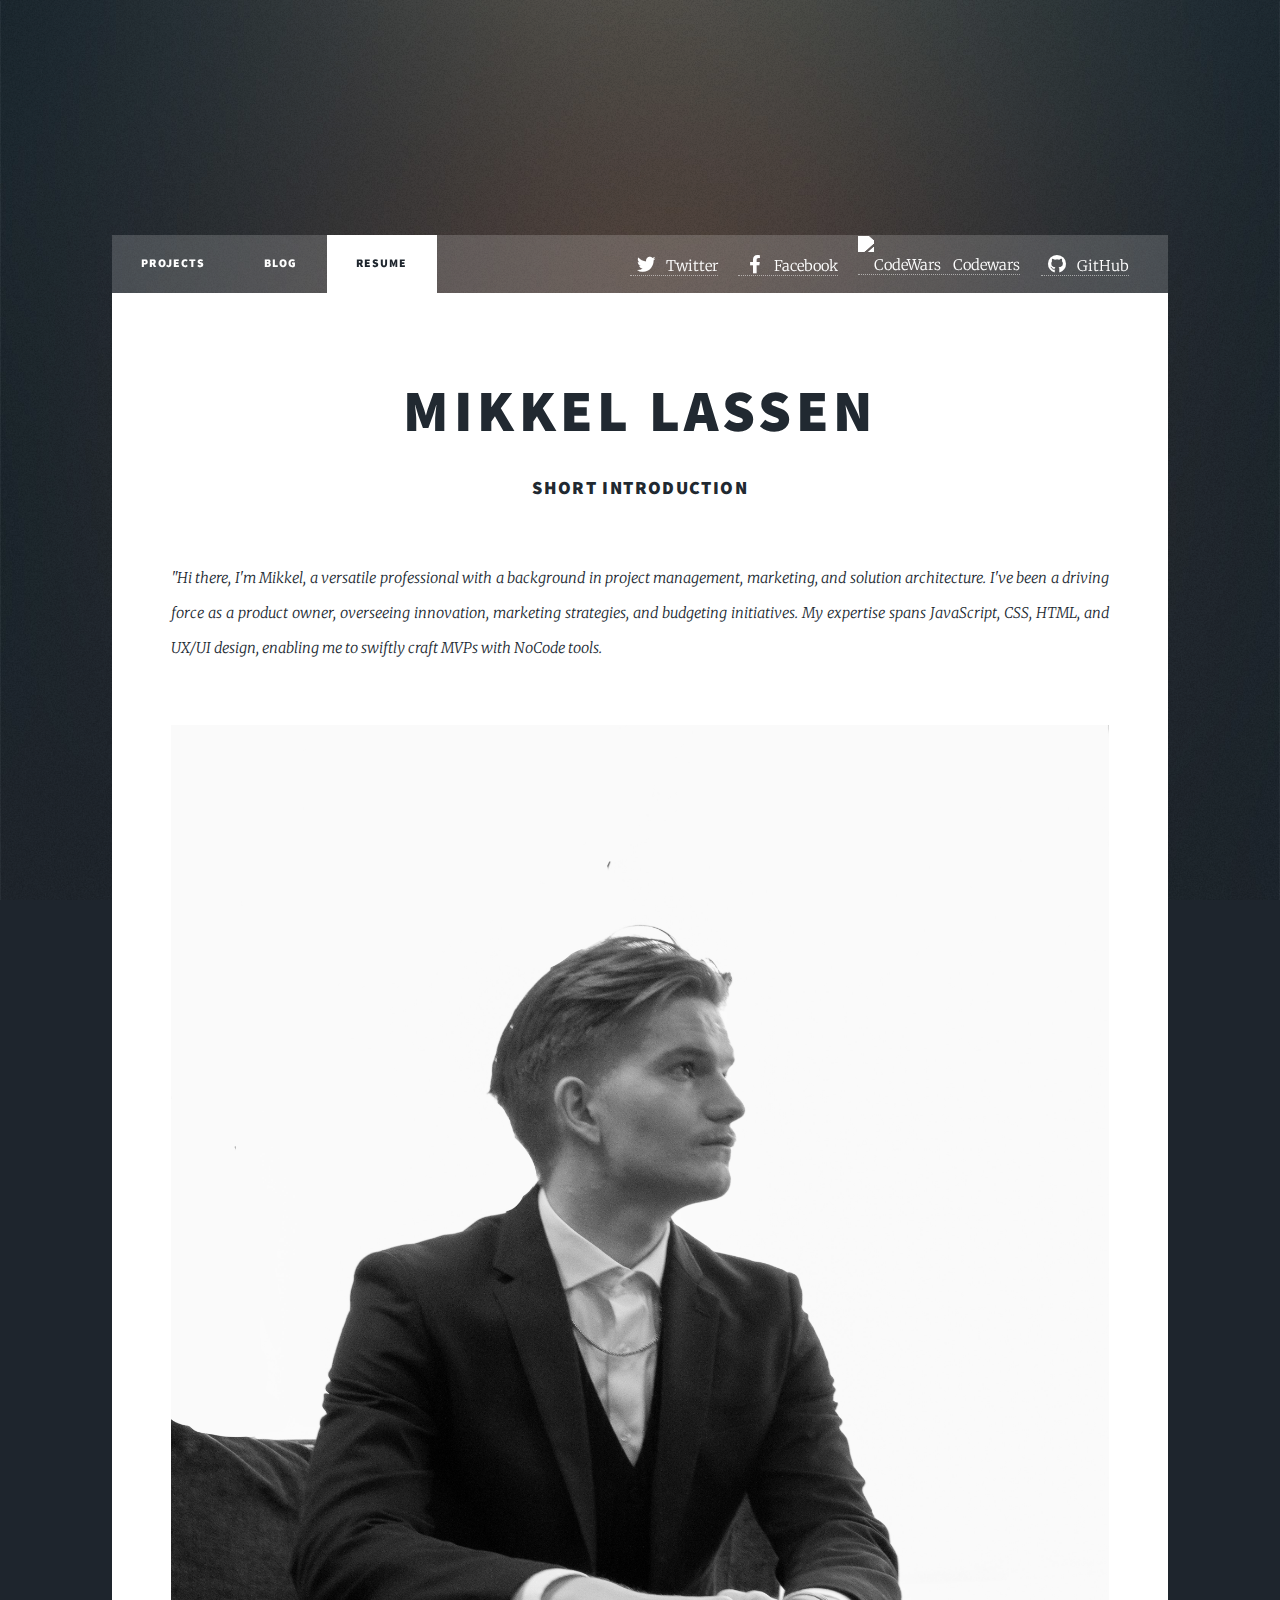
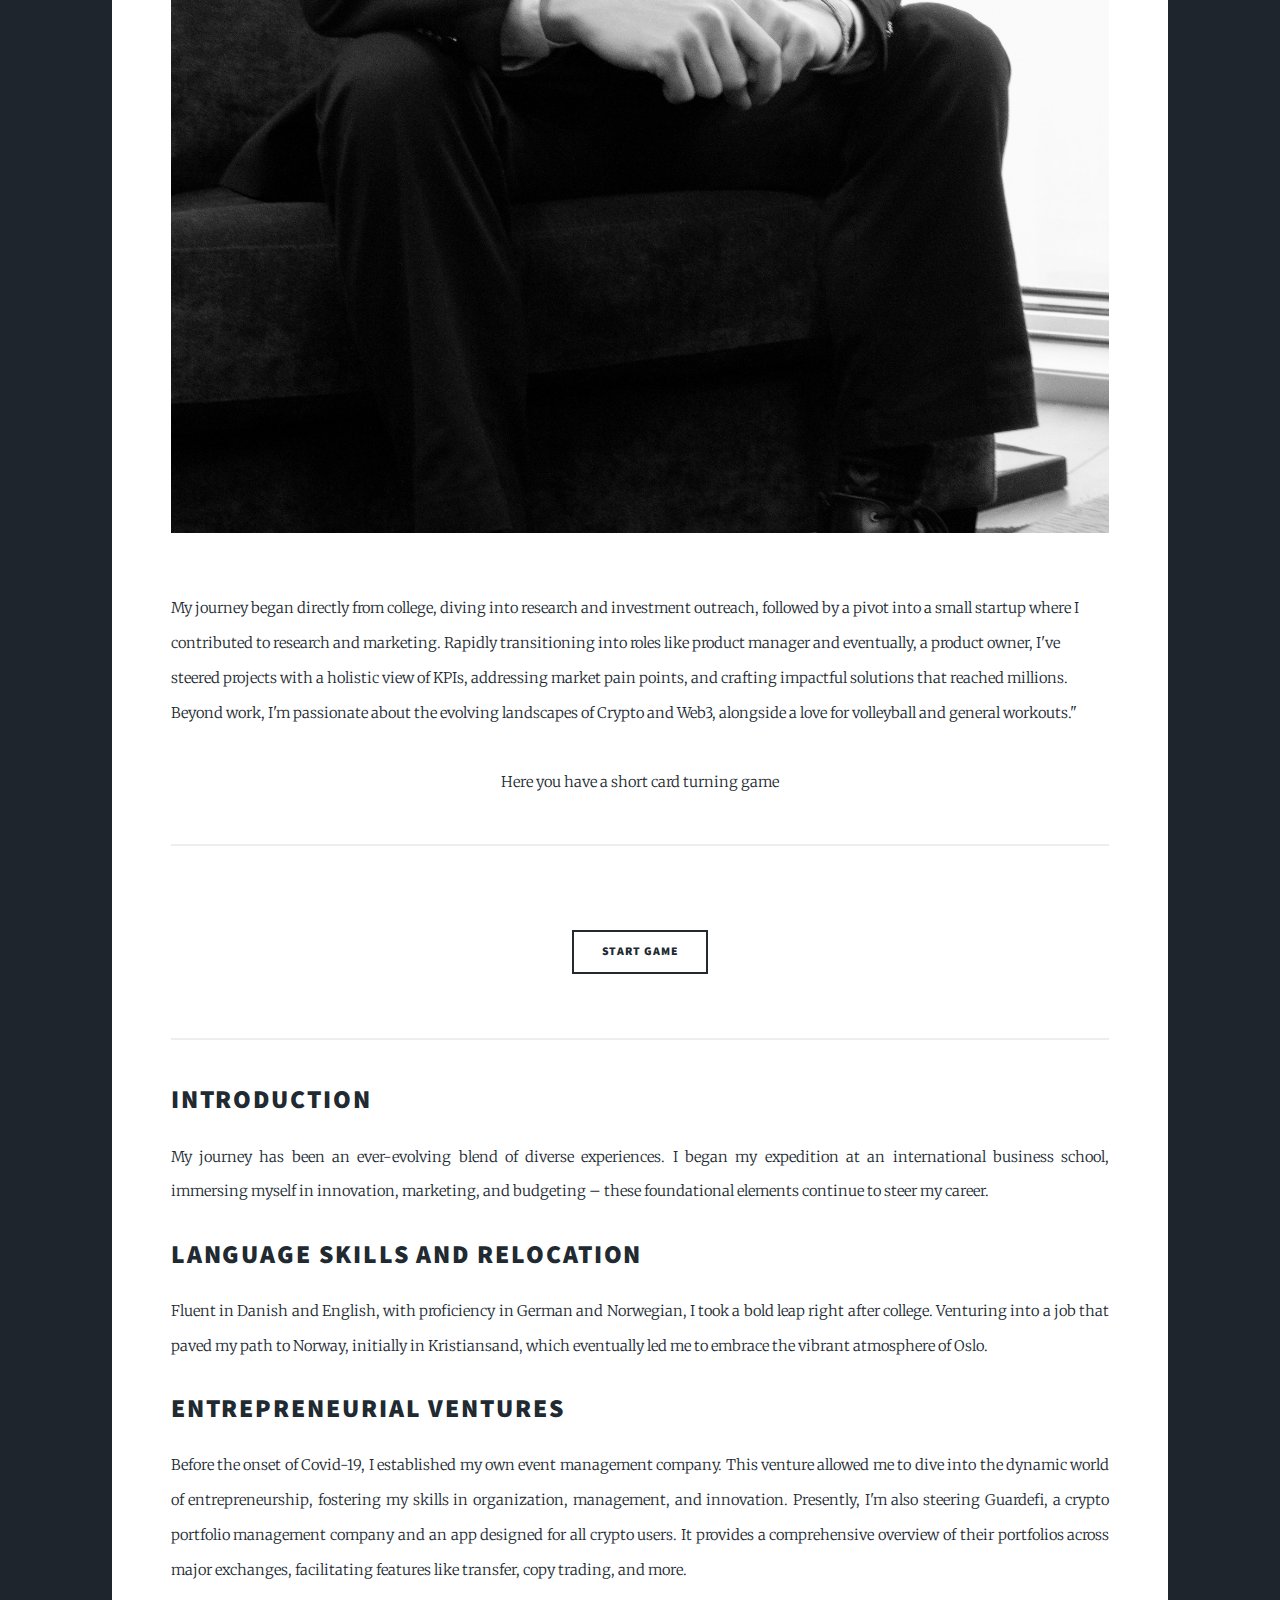
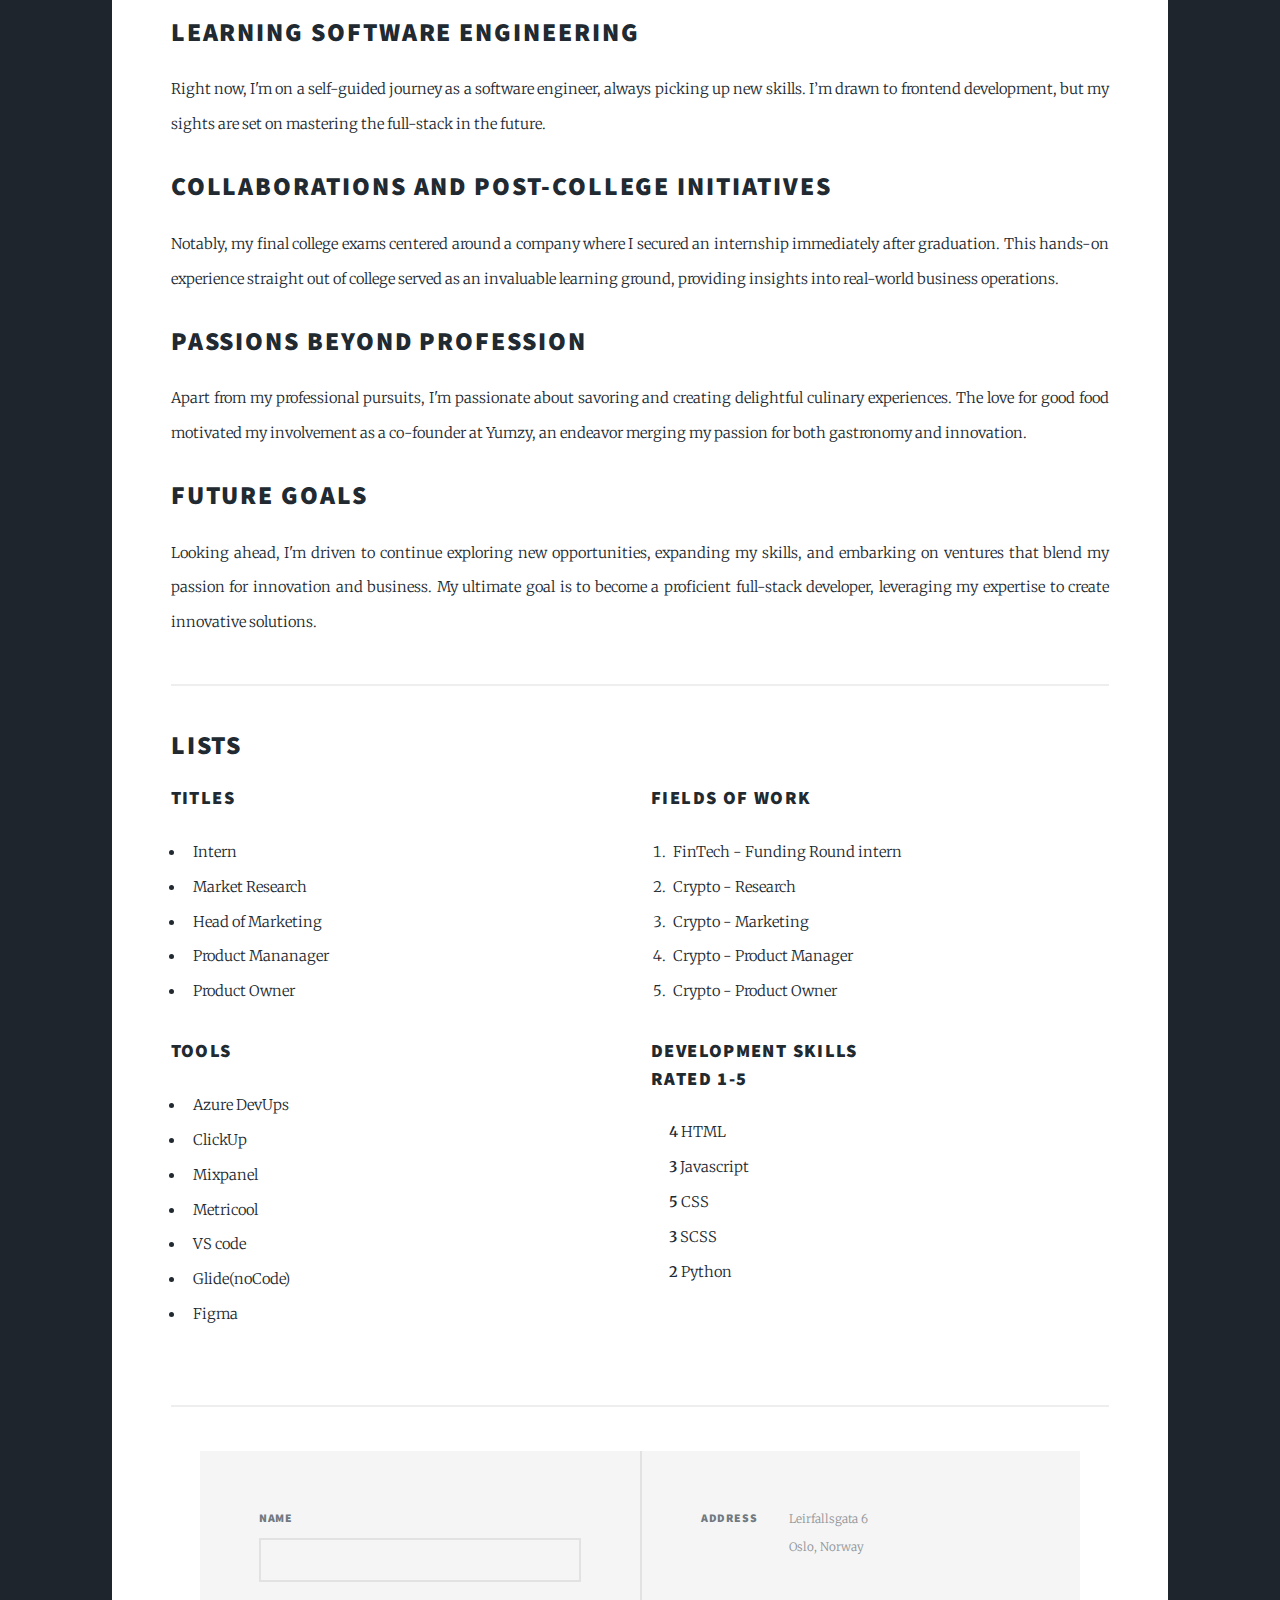
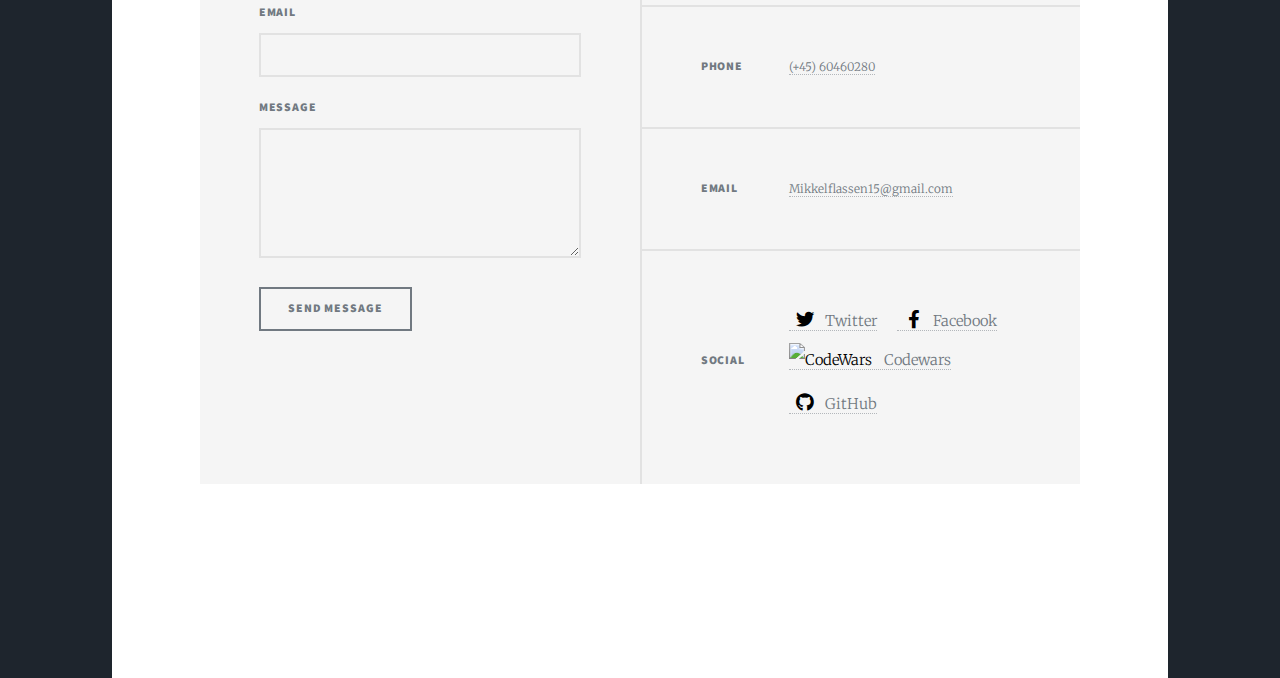
==== elements.html @ 03726b7d "Update elements.html" ====
<!DOCTYPE HTML>
<!--
	Massively by HTML5 UP
	html5up.net | @ajlkn
	Free for personal and commercial use under the CCA 3.0 license (html5up.net/license)
-->
<html>
	<head>
		<title>Mikkel Friis Lassens Portfolio</title>
		<meta charset="utf-8" />
		<meta name="viewport" content="width=device-width, initial-scale=1, user-scalable=no" />
		<link rel="stylesheet" href="assets/css/main.css" />
		<noscript><link rel="stylesheet" href="assets/css/noscript.css" /></noscript>
		<style>
			/* CSS for game grid within a specific class */
			.game-container .game-grid {
			  max-width: 600px;
			  margin: 0 auto;
			  text-align: center;
			  padding: 20px;
			}
		
			.game-container .game-grid .grid {
			  display: grid;
			  grid-template-columns: repeat(4, 1fr); /* Adjust the number of columns as needed */
			  gap: 10px;
			  margin-top: 20px;
			}
		
			.game-container .game-grid .card {
			  display: flex;
			  justify-content: center;
			  align-items: center;
			  height: 80px;
			  font-size: 24px;
			  background-color: #f0f0f0;
			  border-radius: 5px;
			  cursor: pointer;
			  transition: background-color 0.3s ease;
			}
		
			.game-container .game-grid .card:hover {
			  background-color: #ccc;
			}
		
			/* Style for message */
			.message {
			  font-size: 24px;
			  margin-bottom: 10px;
			}
		  </style>
	</head>
	<body class="is-preload">

		<!-- Wrapper -->
			<div id="wrapper">

				<!-- Header -->
					<header id="header">
						
					</header>

				<!-- Nav -->
					<nav id="nav">
						<ul class="links">
							<li><a href="index.html">Projects</a></li>
							<li><a href="generic.html">blog</a></li>
							<li class="active"><a href="elements.html">Resume</a></li>
						</ul>
					</ul>
					<ul class="icons" style="list-style: none; padding: 0;">
						<li style="display: inline-block; margin-right: 10px;">
						  <a href="https://twitter.com/mikkelflassen" target="_blank" rel="noopener noreferrer" style="text-decoration: none;">
							<i class="icon brands fa-twitter" style="font-size: 20px; color: white;"></i>
							<span class="label">Twitter</span>
						  </a>
						</li>
						<li style="display: inline-block; margin-right: 10px;">
						  <a href="https://www.facebook.com/profile.php?id=100004798129478" target="_blank" rel="noopener noreferrer" style="text-decoration: none;">
							<i class="icon brands fa-facebook-f" style="font-size: 20px; color: white;"></i>
							<span class="label">Facebook</span>
						  </a>
						</li>
						<li style="display: inline-block; margin-right: 10px;">
						  <a href="https://www.codewars.com/users/Mikkelflassen" target="_blank" rel="noopener noreferrer" style="text-decoration: none;">
							<img src="https://www.codewars.com/favicon.ico" alt="CodeWars" style="height: 20px; width: auto; filter: brightness(0) invert(1);">
							<span class="label">&#x200B; &#x200B; &#x200B; &#x200B; Codewars</span>
						  </a>
						</li>
						<li style="display: inline-block; margin-right: 10px;">
						  <a href="https://github.com/Mikkelflassen" target="_blank" rel="noopener noreferrer" style="text-decoration: none;">
							<i class="icon brands fa-github" style="font-size: 20px; color: white;"></i>
							<span class="label">GitHub</span>
						  </a>
						</li>
					  </ul>
					</nav>

				<!-- Main -->
					<div id="main">

						<!-- Post -->
							<section class="post">
								<header class="major">
									<h1>Mikkel Lassen<br />
									</h1>
									<h3>Short Introduction</h3>
								</header>

								<!-- Text stuff -->
									
									<header>
									<p>
										"Hi there, I'm Mikkel, a versatile professional with a background in project management, marketing, and solution architecture. I've been a driving force as a product owner, overseeing innovation, marketing strategies, and budgeting initiatives. My expertise spans JavaScript, CSS, HTML, and UX/UI design, enabling me to swiftly craft MVPs with  NoCode tools.</header>
										<div class="image main"><img src="images/IMG_0178 (1).jpg" alt="" /></div>

<lr>My journey began directly from college, diving into research and investment outreach, followed by a pivot into a small startup where I contributed to research and marketing. Rapidly transitioning into roles like product manager and eventually, a product owner, I've steered projects with a holistic view of KPIs, addressing market pain points, and crafting impactful solutions that reached millions.

Beyond work, I'm passionate about the evolving landscapes of Crypto and Web3, alongside a love for volleyball and general workouts."</lr>
<div style="text-align: center;"> <br> Here you have a short card turning game  </p></div>
									<hr />
									<div class="game-container">
										<div class="game-container">
											<div class="game-grid">
											  <div class="grid"></div>
											  <button onclick="startGame()">Start Game</button>
											</div>
											<div class="message" id="message"></div>
										  </div>
										  <hr />
										  <div class="container">
											
											<h2>Introduction</h2>
											<p>
												My journey has been an ever-evolving blend of diverse experiences. I began my expedition at an international business school, immersing myself in innovation, marketing, and budgeting – these foundational elements continue to steer my career.
											  </p>
											  <h2>Language Skills and Relocation</h2>
											  <p>
												Fluent in Danish and English, with proficiency in German and Norwegian, I took a bold leap right after college. Venturing into a job that paved my path to Norway, initially in Kristiansand, which eventually led me to embrace the vibrant atmosphere of Oslo.
											  </p>
											  <h2>Entrepreneurial Ventures</h2>
											  <p>
												Before the onset of Covid-19, I established my own event management company. This venture allowed me to dive into the dynamic world of entrepreneurship, fostering my skills in organization, management, and innovation. Presently, I'm also steering Guardefi, a crypto portfolio management company and an app designed for all crypto users. It provides a comprehensive overview of their portfolios across major exchanges, facilitating features like transfer, copy trading, and more.
											  </p>
											  <h2>Learning Software Engineering</h2>
											  <p>
												Right now, I'm on a self-guided journey as a software engineer, always picking up new skills. I’m drawn to frontend development, but my sights are set on mastering the full-stack in the future.
											  </p>
											  <h2>Collaborations and Post-College Initiatives</h2>
											  <p>
												Notably, my final college exams centered around a company where I secured an internship immediately after graduation. This hands-on experience straight out of college served as an invaluable learning ground, providing insights into real-world business operations.
											  </p>
											  <h2>Passions Beyond Profession</h2>
											  <p>
												Apart from my professional pursuits, I'm passionate about savoring and creating delightful culinary experiences. The love for good food motivated my involvement as a co-founder at Yumzy, an endeavor merging my passion for both gastronomy and innovation.
											  </p>
											  <h2>Future Goals</h2>
											  <p>
												Looking ahead, I'm driven to continue exploring new opportunities, expanding my skills, and embarking on ventures that blend my passion for innovation and business. My ultimate goal is to become a proficient full-stack developer, leveraging my expertise to create innovative solutions.
											  </p>
											<!-- You can continue adding paragraphs with further details -->
											<!-- Remember to personalize the content and add any additional details you want to share -->
										  </div>
										  <hr />
								<!-- Lists -->
									<h2>Lists</h2>
									<div class="row">
										<div class="col-6 col-12-small">

											<h3>Titles</h3>
											<ul>
												<li>Intern </li>
												<li>Market Research</li>
												<li>Head of Marketing</li>
												<li>Product Mananager</li>
												<li>Product Owner</li>
											</ul>

											<h3>Tools</h3>
											<ul class="alt">
												<li>Azure DevUps</li>
												<li>ClickUp</li>
												<li>Mixpanel</li>
												<li>Metricool</li>
												<li>VS code</li>
												<li>Glide(noCode)</li>
												<li>Figma</li>
											</ul>

										</div>
										<div class="col-6 col-12-small">

											<h3>fields of work</h3>
											<ol>
												<li>FinTech - Funding Round intern </li>
												<li>Crypto - Research</li>
												<li>Crypto - Marketing</li>
												<li>Crypto - Product Manager</li>
												<li>Crypto - Product Owner</li>
											</ol>

											<h3>Development skills <br> rated 1-5 </h3>
											<ol>
												<strong> 4</strong> HTML <br>
												<strong> 3</strong> Javascript <br>
												<strong> 5</strong> CSS <br>
												<strong> 3</strong> SCSS <br>
												<strong> 2</strong> Python<br>
												 
											</ol>
											

										</div>
									</div>
									<hr />
									<!--
									<h3>Definition</h3>
									<dl>
										<dt>Item 1</dt>
										<dd>
											<p>Lorem ipsum dolor vestibulum ante ipsum primis in faucibus vestibulum. Blandit adipiscing eu felis iaculis volutpat ac adipiscing accumsan eu faucibus. Integer ac pellentesque praesent.</p>
										</dd>
										<dt>Item 2</dt>
										<dd>
											<p>Lorem ipsum dolor vestibulum ante ipsum primis in faucibus vestibulum. Blandit adipiscing eu felis iaculis volutpat ac adipiscing accumsan eu faucibus. Integer ac pellentesque praesent.</p>
										</dd>
										<dt>Item 3</dt>
										<dd>
											<p>Lorem ipsum dolor vestibulum ante ipsum primis in faucibus vestibulum. Blandit adipiscing eu felis iaculis volutpat ac adipiscing accumsan eu faucibus. Integer ac pellentesque praesent.</p>
										</dd>
									</dl>
									<hr />
									<h3>Actions</h3>
									<ul class="actions">
										<li><a href="#" class="button primary">Primary</a></li>
										<li><a href="#" class="button">Default</a></li>
									</ul>
									<ul class="actions small">
										<li><a href="#" class="button primary small">Small</a></li>
										<li><a href="#" class="button small">Small</a></li>
									</ul>
									<div class="row">
										<div class="col-6 col-12-small">
											<ul class="actions stacked">
												<li><a href="#" class="button primary">Default</a></li>
												<li><a href="#" class="button">Default</a></li>
											</ul>
										</div>
										<div class="col-6 col-12-small">
											<ul class="actions stacked">
												<li><a href="#" class="button primary small">Small</a></li>
												<li><a href="#" class="button small">Small</a></li>
											</ul>
										</div>
									</div>
									<div class="row">
										<div class="col-6 col-12-small">
											<ul class="actions stacked">
												<li><a href="#" class="button primary fit">Default</a></li>
												<li><a href="#" class="button fit">Default</a></li>
											</ul>
										</div>
										<div class="col-6 col-12-small">
											<ul class="actions stacked">
												<li><a href="#" class="button primary small fit">Small</a></li>
												<li><a href="#" class="button small fit">Small</a></li>
											</ul>
										</div>
									</div>

									<hr />
-->
								<!-- Blockquote --><!-- 
									<h2>Blockquote</h2>
									<blockquote>Fringilla nisl. Donec accumsan interdum nisi, quis tincidunt felis sagittis eget tempus euismod. Vestibulum ante ipsum primis in faucibus vestibulum. Blandit adipiscing eu felis iaculis volutpat ac adipiscing accumsan faucibus. Vestibulum ante ipsum primis in faucibus vestibulum. Blandit adipiscing eu felis.</blockquote>

									<hr />

								--><!-- Table --><!-- 
									<h2>Table</h2>

									<h3>Default</h3>
									<div class="table-wrapper">
										<table>
											<thead>
												<tr>
													<th>Name</th>
													<th>Description</th>
													<th>Price</th>
												</tr>
											</thead>
											<tbody>
												<tr>
													<td>Item 1</td>
													<td>Ante turpis integer aliquet porttitor.</td>
													<td>29.99</td>
												</tr>
												<tr>
													<td>Item 2</td>
													<td>Vis ac commodo adipiscing arcu aliquet.</td>
													<td>19.99</td>
												</tr>
												<tr>
													<td>Item 3</td>
													<td> Morbi faucibus arcu accumsan lorem.</td>
													<td>29.99</td>
												</tr>
												<tr>
													<td>Item 4</td>
													<td>Vitae integer tempus condimentum.</td>
													<td>19.99</td>
												</tr>
												<tr>
													<td>Item 5</td>
													<td>Ante turpis integer aliquet porttitor.</td>
													<td>29.99</td>
												</tr>
											</tbody>
											<tfoot>
												<tr>
													<td colspan="2"></td>
													<td>100.00</td>
												</tr>
											</tfoot>
										</table>
									</div>

									<h3>Alternate</h3>
									<div class="table-wrapper">
										<table class="alt">
											<thead>
												<tr>
													<th>Name</th>
													<th>Description</th>
													<th>Price</th>
												</tr>
											</thead>
											<tbody>
												<tr>
													<td>Item 1</td>
													<td>Ante turpis integer aliquet porttitor.</td>
													<td>29.99</td>
												</tr>
												<tr>
													<td>Item 2</td>
													<td>Vis ac commodo adipiscing arcu aliquet.</td>
													<td>19.99</td>
												</tr>
												<tr>
													<td>Item 3</td>
													<td> Morbi faucibus arcu accumsan lorem.</td>
													<td>29.99</td>
												</tr>
												<tr>
													<td>Item 4</td>
													<td>Vitae integer tempus condimentum.</td>
													<td>19.99</td>
												</tr>
												<tr>
													<td>Item 5</td>
													<td>Ante turpis integer aliquet porttitor.</td>
													<td>29.99</td>
												</tr>
											</tbody>
											<tfoot>
												<tr>
													<td colspan="2"></td>
													<td>100.00</td>
												</tr>
											</tfoot>
										</table>
									</div>

									<hr />
								-->
								<!-- Buttons --><!-- 
									<h2>Buttons</h2>
									<ul class="actions">
										<li><a href="#" class="button primary">Primary</a></li>
										<li><a href="#" class="button">Default</a></li>
									</ul>
									<ul class="actions">
										<li><a href="#" class="button primary large">Large</a></li>
										<li><a href="#" class="button">Default</a></li>
										<li><a href="#" class="button small">Small</a></li>
									</ul>
									<ul class="actions fit">
										<li><a href="#" class="button primary fit">Fit</a></li>
										<li><a href="#" class="button fit">Fit</a></li>
									</ul>
									<ul class="actions fit small">
										<li><a href="#" class="button primary fit small">Fit + Small</a></li>
										<li><a href="#" class="button fit small">Fit + Small</a></li>
									</ul>
									<ul class="actions">
										<li><a href="#" class="button primary icon solid fa-search">Icon</a></li>
										<li><a href="#" class="button icon solid fa-download">Icon</a></li>
									</ul>
									<ul class="actions">
										<li><span class="button primary disabled">Primary</span></li>
										<li><span class="button disabled">Default</span></li>
									</ul>

									<hr />

								--><!-- Form --><!--
									<h2>Form</h2>

									<form method="post" action="#">
										<div class="row gtr-uniform">
											<div class="col-6 col-12-xsmall">
												<input type="text" name="demo-name" id="demo-name" value="" placeholder="Name" />
											</div>
											<div class="col-6 col-12-xsmall">
												<input type="email" name="demo-email" id="demo-email" value="" placeholder="Email" />
											</div>
										--><!-- Break --><!--
											<div class="col-12">
												<select name="demo-category" id="demo-category">
													<option value="">- Category -</option>
													<option value="1">Manufacturing</option>
													<option value="1">Shipping</option>
													<option value="1">Administration</option>
													<option value="1">Human Resources</option>
												</select>
											</div>
											--><!-- Break --><!--
											<div class="col-4 col-12-small">
												<input type="radio" id="demo-priority-low" name="demo-priority" checked>
												<label for="demo-priority-low">Low</label>
											</div>
											<div class="col-4 col-12-small">
												<input type="radio" id="demo-priority-normal" name="demo-priority">
												<label for="demo-priority-normal">Normal</label>
											</div>
											<div class="col-4 col-12-small">
												<input type="radio" id="demo-priority-high" name="demo-priority">
												<label for="demo-priority-high">High</label>
											</div>
											--><!-- Break --><!--
											<div class="col-6 col-12-small">
												<input type="checkbox" id="demo-copy" name="demo-copy">
												<label for="demo-copy">Email me a copy</label>
											</div>
											<div class="col-6 col-12-small">
												<input type="checkbox" id="demo-human" name="demo-human" checked>
												<label for="demo-human">I am a human</label>
											</div>
										--><!-- Break --><!--
											<div class="col-12">
												<textarea name="demo-message" id="demo-message" placeholder="Enter your message" rows="6"></textarea>
											</div>
											--><!-- Break --><!--
											<div class="col-12">
												<ul class="actions">
													<li><input type="submit" value="Send Message" class="primary" /></li>
													<li><input type="reset" value="Reset" /></li>
												</ul>
											</div>
										</div>
									</form>

									<hr />

								--><!-- Image --><!--
									<h2>Image</h2>

									<h3>Fit</h3>
									<span class="image fit"><img src="images/pic01.jpg" alt="" /></span>
									<div class="box alt">
										<div class="row gtr-50 gtr-uniform">
											<div class="col-4"><span class="image fit"><img src="images/pic02.jpg" alt="" /></span></div>
											<div class="col-4"><span class="image fit"><img src="images/pic03.jpg" alt="" /></span></div>
											<div class="col-4"><span class="image fit"><img src="images/pic04.jpg" alt="" /></span></div>
										--><!-- Break --><!--
											<div class="col-4"><span class="image fit"><img src="images/pic04.jpg" alt="" /></span></div>
											<div class="col-4"><span class="image fit"><img src="images/pic02.jpg" alt="" /></span></div>
											<div class="col-4"><span class="image fit"><img src="images/pic03.jpg" alt="" /></span></div>
										--><!-- Break --><!--
											<div class="col-4"><span class="image fit"><img src="images/pic03.jpg" alt="" /></span></div>
											<div class="col-4"><span class="image fit"><img src="images/pic04.jpg" alt="" /></span></div>
											<div class="col-4"><span class="image fit"><img src="images/pic02.jpg" alt="" /></span></div>
										</div>
									</div>

									<h3>Left &amp; Right</h3>
									<p><span class="image left"><img src="images/pic08.jpg" alt="" /></span>Lorem ipsum dolor sit accumsan interdum nisi, quis tincidunt felis sagittis eget. tempus euismod. Vestibulum ante ipsum primis in faucibus vestibulum. Blandit adipiscing eu felis iaculis volutpat ac adipiscing accumsan eu faucibus. Integer ac pellentesque praesent tincidunt felis sagittis eget. tempus euismod. Vestibulum ante ipsum primis sagittis eget. tempus euismod. Vestibulum ante ipsum primis in faucibus vestibulum. Blandit adipiscing eu felis iaculis volutpat ac adipiscing accumsan eu faucibus. Integer ac pellentesque praesent tincidunt felis sagittis eget. tempus euismod. Vestibulum ante ipsum primis in faucibus vestibulum. Blandit adipiscing eu felis iaculis volutpat ac adipiscing accumsan eu faucibus. Integer ac pellentesque praesent. Vestibulum ante ipsum primis in faucibus magna blandit adipiscing eu felis iaculis.</p>
									<p><span class="image right"><img src="images/pic09.jpg" alt="" /></span>Lorem ipsum dolor sit accumsan interdum nisi, quis tincidunt felis sagittis eget. tempus euismod. Vestibulum ante ipsum primis in faucibus vestibulum. Blandit adipiscing eu felis iaculis volutpat ac adipiscing accumsan eu faucibus. Integer ac pellentesque praesent tincidunt felis sagittis eget. tempus euismod. Vestibulum ante ipsum primis sagittis eget. tempus euismod. Vestibulum ante ipsum primis in faucibus vestibulum. Blandit adipiscing eu felis iaculis volutpat ac adipiscing accumsan eu faucibus. Integer ac pellentesque praesent tincidunt felis sagittis eget. tempus euismod. Vestibulum ante ipsum primis in faucibus vestibulum. Blandit adipiscing eu felis iaculis volutpat ac adipiscing accumsan eu faucibus. Integer ac pellentesque praesent. Vestibulum ante ipsum primis in faucibus magna blandit adipiscing eu felis iaculis.</p>

									<hr />

								--><!-- Box --><!--
									<h2>Box</h2>
									<div class="box">
										<p>Felis sagittis eget tempus primis in faucibus vestibulum. Blandit adipiscing eu felis iaculis volutpat ac adipiscing accumsan eu faucibus. Integer ac pellentesque praesent tincidunt felis sagittis eget. tempus euismod. Magna sed etiam ante ipsum primis in faucibus vestibulum. Blandit adipiscing eu ipsum primis in faucibus vestibulum. Blandit adipiscing eu felis iaculis volutpat ac adipiscing accumsan eu faucibus lorem ipsum dolor sit amet nullam. Integer ac pellentesque praesent tincidunt felis sagittis eget. tempus euismod. Vestibulum ante ipsum primis sagittis eget. tempus euismod. Vestibulum ante ipsum primis in faucibus vestibulum. Blandit adipiscing eu felis iaculis volutpat ac adipiscing accumsan eu faucibus. Integer ac pellentesque praesent tincidunt felis sagittis eget. tempus euismod. Vestibulum ante ipsum primis in faucibus vestibulum. Blandit adipiscing eu felis iaculis volutpat ac adipiscing accumsan eu faucibus. Integer ac pellentesque praesent. Vestibulum ante ipsum primis in faucibus magna blandit adipiscing eu felis iaculis volutpat lorem ipsum dolor.</p>
									</div>

									<hr />

								--><!-- Preformatted Code --><!--
									<h2>Preformatted</h2>
									<pre><code>i = 0;

while (!deck.isInOrder()) {
    print 'Iteration ' + i;
    deck.shuffle();
    i++;
}

print 'It took ' + i + ' iterations to sort the deck.';
</code></pre>

							</section>

					</div>
				
				--><!-- Footer -->
				<footer id="footer">
					<section>
						<form method="post" action="#">
							<div class="fields">
								<div class="field">
									<label for="name">Name</label>
									<input type="text" name="name" id="name" />
								</div>
								<div class="field">
									<label for="email">Email</label>
									<input type="text" name="email" id="email" />
								</div>
								<div class="field">
									<label for="message">Message</label>
									<textarea name="message" id="message" rows="3"></textarea>
								</div>
							</div>
							<ul class="actions">
								<li><input type="submit" value="Send Message" /></li>
							</ul>
						</form>
					</section>
					<section class="split contact">
						<section class="alt">
							<h3>Address</h3>
							<p>Leirfallsgata 6<br />
							Oslo, Norway</p>
						</section>
						<section>
							<h3>Phone</h3>
							<p><a href="#">(+45) 60460280</a></p>
						</section>
						<section>
							<h3>Email</h3>
							<p><a href="#">Mikkelflassen15@gmail.com</a></p>
						</section>
						<section>
							<h3>Social</h3>
						</ul>
						<ul class="icons" style="list-style: none; padding: 0;">
							<li style="display: inline-block; margin-right: 10px;">
							  <a href="https://twitter.com/mikkelflassen" target="_blank" rel="noopener noreferrer" style="text-decoration: none;">
								<i class="icon brands fa-twitter" style="font-size: 20px; color: rgb(0, 0, 0);"></i>
								<span class="label">Twitter</span>
							  </a>
							</li>
							<li style="display: inline-block; margin-right: 10px;">
							  <a href="https://www.facebook.com/profile.php?id=100004798129478" target="_blank" rel="noopener noreferrer" style="text-decoration: none;">
								<i class="icon brands fa-facebook-f" style="font-size: 20px; color: rgb(0, 0, 0);"></i>
								<span class="label">Facebook</span>
							  </a>
							</li>
							<li style="display: inline-block; margin-right: 10px;">
							  <a href="https://www.codewars.com/users/Mikkelflassen" target="_blank" rel="noopener noreferrer" style="text-decoration: none;">
								<img src="https://www.codewars.com/favicon.ico" alt="CodeWars" style="height: 20px; width: auto;  color: rgb(0, 0, 0);"></i>
								<span class="label">&#x200B; &#x200B; &#x200B; &#x200B; Codewars</span>
							  </a>
							</li>
							<li style="display: inline-block; margin-right: 10px;">
							  <a href="https://github.com/Mikkelflassen" target="_blank" rel="noopener noreferrer" style="text-decoration: none;">
								<i class="icon brands fa-github" style="font-size: 20px; color: rgb(0, 0, 0);"></i>
								<span class="label">GitHub</span>
							  </a>
							</li>
						  </ul>
						  
							  </a>
							</li>
						  </ul>
						</section>
					</section>
				</footer>

			<!-- Copyright -->
				<div id="copyright">
					<ul><li>&copy; Copywrite belongs to Mikkel Friis Lassen</li><li>Design: <a href="index.html">Mikkel Lassen</a></li></ul>
				</div>

		</div>

	<!-- Scripts -->
		<script src="assets/js/jquery.min.js"></script>
		<script src="assets/js/jquery.scrollex.min.js"></script>
		<script src="assets/js/jquery.scrolly.min.js"></script>
		<script src="assets/js/browser.min.js"></script>
		<script src="assets/js/breakpoints.min.js"></script>
		<script src="assets/js/util.js"></script>
		<script src="assets/js/main.js"></script>
		<script src="https://cdn.emailjs.com/dist/email.min.js"></script>
		<script>
		(function() {
		 emailjs.init(Cj5yjqKeDPB_yElp_); //  User ID from EmailJS
		  })();
		 </script>
		<script>
			document.addEventListener('DOMContentLoaded', function() {
			  document.getElementById('yourFormId').addEventListener('submit', function(event) {
				event.preventDefault();
		  
				// Fetch form values
				const name = document.getElementById('name').value;
				const email = document.getElementById('email').value;
				const message = document.getElementById('message').value;
		  
				// Use EmailJS to send email
				emailjs.send(service_kl53zhf, template_v42oeqr, {
				  name: name,
				  email: email,
				  message: message
				})
				.then(function(response) {
				  console.log('Email sent!', response);
				  // Optionally, show a success message or redirect to a thank-you page
				}, function(error) {
				  console.error('Error sending email:', error);
				  // Handle errors or show an error message to the user
				});
			  });
			});
		  </script>
		  <script>
			const emojis = ['😀', '😁', '😎', '🥳', '😊', '🤩', '😂', '😜'];
			let emojisGrid = [];
			let flippedCards = [];
			let gameStarted = false;
		
			function startGame() {
			  if (gameStarted) return;
			  gameStarted = true;
			  emojisGrid = [...emojis, ...emojis].sort(() => Math.random() - 0.5);
		
			  const gridContainer = document.querySelector('.game-grid .grid');
			  gridContainer.innerHTML = '';
		
			  emojisGrid.forEach((emoji, index) => {
				const card = document.createElement('div');
				card.classList.add('card');
				card.dataset.index = index;
				card.innerText = '?';
				card.addEventListener('click', () => flipCard(card));
				gridContainer.appendChild(card);
			  });
			}
		
			function flipCard(card) {
			  if (flippedCards.length >= 2) return;
			  const index = parseInt(card.dataset.index);
		
			  if (flippedCards.length === 0 || flippedCards[0].card !== card) {
				card.innerText = emojisGrid[index];
				flippedCards.push({ index, card });
			  }
		
			  if (flippedCards.length === 2) {
				setTimeout(checkMatch, 100);
			  }
			}
		
			function checkMatch() {
			  const [card1, card2] = flippedCards;
			  const index1 = card1.index;
			  const index2 = card2.index;
		
			  if (emojisGrid[index1] === emojisGrid[index2]) {
				card1.card.removeEventListener('click', () => flipCard(card1.card));
				card2.card.removeEventListener('click', () => flipCard(card2.card));
				document.getElementById('message').innerText = 'Congratulations!';
			  } else {
				card1.card.innerText = '?';
				card2.card.innerText = '?';
				document.getElementById('message').innerText = 'Try Again!';
			  }
			  flippedCards = [];
		
			  document.getElementById('message').style.visibility = 'visible';
			}
		  </script>
		  

</body>
</html>
---- assets/css/main.css ----
@import url(fontawesome-all.min.css);
@import url("https://fonts.googleapis.com/css?family=Merriweather:300,700,300italic,700italic|Source+Sans+Pro:900");

/*
	Massively by HTML5 UP
	html5up.net | @ajlkn
	Free for personal and commercial use under the CCA 3.0 license (html5up.net/license)
*/

html, body, div, span, applet, object,
iframe, h1, h2, h3, h4, h5, h6, p, blockquote,
pre, a, abbr, acronym, address, big, cite,
code, del, dfn, em, img, ins, kbd, q, s, samp,
small, strike, strong, sub, sup, tt, var, b,
u, i, center, dl, dt, dd, ol, ul, li, fieldset,
form, label, legend, table, caption, tbody,
tfoot, thead, tr, th, td, article, aside,
canvas, details, embed, figure, figcaption,
footer, header, hgroup, menu, nav, output, ruby,
section, summary, time, mark, audio, video {
	margin: 0;
	padding: 0;
	border: 0;
	font-size: 100%;
	font: inherit;
	vertical-align: baseline;}

article, aside, details, figcaption, figure,
footer, header, hgroup, menu, nav, section {
	display: block;}

body {
	line-height: 1;
}

ol, ul {
	list-style: none;
}

blockquote, q {
	quotes: none;
}

	blockquote:before, blockquote:after, q:before, q:after {
		content: '';
		content: none;
	}

table {
	border-collapse: collapse;
	border-spacing: 0;
}

body {
	-webkit-text-size-adjust: none;
}

mark {
	background-color: transparent;
	color: inherit;
}

input::-moz-focus-inner {
	border: 0;
	padding: 0;
}

input, select, textarea {
	-moz-appearance: none;
	-webkit-appearance: none;
	-ms-appearance: none;
	appearance: none;
}

/* Basic */

	@-ms-viewport {
		width: device-width;
	}

	body {
		-ms-overflow-style: scrollbar;
	}

	@media screen and (max-width: 480px) {

		html, body {
			min-width: 320px;
		}

	}

	html {
		box-sizing: border-box;
	}

	*, *:before, *:after {
		box-sizing: inherit;
	}

	body {
		background-color: #1e252d;
	}

		body.is-preload *, body.is-preload *:before, body.is-preload *:after {
			-moz-animation: none !important;
			-webkit-animation: none !important;
			-ms-animation: none !important;
			animation: none !important;
			-moz-transition: none !important;
			-webkit-transition: none !important;
			-ms-transition: none !important;
			transition: none !important;
		}

/* Type */

	html {
		font-size: 16pt;
	}

		@media screen and (max-width: 1680px) {

			html {
				font-size: 12pt;
			}

		}

		@media screen and (max-width: 1280px) {

			html {
				font-size: 11pt;
			}

		}

		@media screen and (max-width: 360px) {

			html {
				font-size: 10pt;
			}

		}

	body {
		color: #212931;
	}

	body, input, select, textarea {
		font-family: "Merriweather", Georgia, serif;
		font-weight: 300;
		font-size: 1rem;
		line-height: 2.375;
	}

	a {
		-moz-transition: color 0.2s ease-in-out, background-color 0.2s ease-in-out, border-color 0.2s ease-in-out, box-shadow 0.2s ease-in-out;
		-webkit-transition: color 0.2s ease-in-out, background-color 0.2s ease-in-out, border-color 0.2s ease-in-out, box-shadow 0.2s ease-in-out;
		-ms-transition: color 0.2s ease-in-out, background-color 0.2s ease-in-out, border-color 0.2s ease-in-out, box-shadow 0.2s ease-in-out;
		transition: color 0.2s ease-in-out, background-color 0.2s ease-in-out, border-color 0.2s ease-in-out, box-shadow 0.2s ease-in-out;
		border-bottom: dotted 1px;
		text-decoration: none;
	}

		a:hover {
			border-bottom-color: transparent;
		}

	strong, b {
		font-weight: 600;
	}

	em, i {
		font-style: italic;
	}

	p {
		text-align: justify;
		margin: 0 0 2rem 0;
	}

	h1, h2, h3, h4, h5, h6 {
		font-family: "Source Sans Pro", Helvetica, sans-serif;
		font-weight: 900;
		line-height: 1.5;
		letter-spacing: 0.075em;
		text-transform: uppercase;
		margin: 0 0 1rem 0;
	}

		h1 a, h2 a, h3 a, h4 a, h5 a, h6 a {
			border-bottom: 0;
			color: inherit;
			text-decoration: none;
		}

	h1 {
		font-size: 4rem;
		line-height: 1.1;
		margin: 0 0 2rem 0;
	}

	h2 {
		font-size: 1.75rem;
		line-height: 1.3;
		margin: 0 0 1.5rem 0;
	}

	h3 {
		font-size: 1.25rem;
		margin: 0 0 1.5rem 0;
	}

	h4 {
		font-size: 1rem;
	}

	h5 {
		font-size: 0.9rem;
	}

	h6 {
		font-size: 0.8rem;
	}

	sub {
		font-size: 0.8rem;
		position: relative;
		top: 0.5rem;
	}

	sup {
		font-size: 0.8rem;
		position: relative;
		top: -0.5rem;
	}

	blockquote {
		border-left: solid 4px;
		font-style: italic;
		margin: 0 0 2rem 0;
		padding: 0.5rem 0 0.5rem 2rem;
	}

	code {
		border: solid 2px;
		font-family: "Courier New", monospace;
		font-size: 0.9rem;
		margin: 0 0.25rem;
		padding: 0.25rem 0.65rem;
	}

	pre {
		-webkit-overflow-scrolling: touch;
		font-family: "Courier New", monospace;
		font-size: 0.9rem;
		margin: 0 0 2rem 0;
	}

		pre code {
			display: block;
			line-height: 1.75;
			padding: 1rem 1.5rem;
			overflow-x: auto;
		}

	hr {
		border: 0;
		border-bottom: solid 2px;
		margin: 3rem 0;
	}

		hr.major {
			margin: 5rem 0;
		}

	.align-left {
		text-align: left;
	}

	.align-center {
		text-align: center;
	}

	.align-right {
		text-align: right;
	}

	input, select, textarea {
		color: #212931;
	}

	a {
		color: #212931;
		border-bottom-color: rgba(33, 41, 49, 0.5);
	}

		a:hover {
			border-bottom-color: transparent;
			color: #18bfef !important;
		}

	strong, b {
		color: #212931;
	}

	h1, h2, h3, h4, h5, h6 {
		color: #212931;
	}

	blockquote {
		border-left-color: #eeeeee;
	}

	code {
		background: rgba(220, 220, 220, 0.25);
		border-color: #eeeeee;
	}

	hr {
		border-bottom-color: #eeeeee;
	}

/* Row */

	.row {
		display: flex;
		flex-wrap: wrap;
		box-sizing: border-box;
		align-items: stretch;
	}

		.row > * {
			box-sizing: border-box;
		}

		.row.gtr-uniform > * > :last-child {
			margin-bottom: 0;
		}

		.row.aln-left {
			justify-content: flex-start;
		}

		.row.aln-center {
			justify-content: center;
		}

		.row.aln-right {
			justify-content: flex-end;
		}

		.row.aln-top {
			align-items: flex-start;
		}

		.row.aln-middle {
			align-items: center;
		}

		.row.aln-bottom {
			align-items: flex-end;
		}

		.row > .imp {
			order: -1;
		}

		.row > .col-1 {
			width: 8.33333%;
		}

		.row > .off-1 {
			margin-left: 8.33333%;
		}

		.row > .col-2 {
			width: 16.66667%;
		}

		.row > .off-2 {
			margin-left: 16.66667%;
		}

		.row > .col-3 {
			width: 25%;
		}

		.row > .off-3 {
			margin-left: 25%;
		}

		.row > .col-4 {
			width: 33.33333%;
		}

		.row > .off-4 {
			margin-left: 33.33333%;
		}

		.row > .col-5 {
			width: 41.66667%;
		}

		.row > .off-5 {
			margin-left: 41.66667%;
		}

		.row > .col-6 {
			width: 50%;
		}

		.row > .off-6 {
			margin-left: 50%;
		}

		.row > .col-7 {
			width: 58.33333%;
		}

		.row > .off-7 {
			margin-left: 58.33333%;
		}

		.row > .col-8 {
			width: 66.66667%;
		}

		.row > .off-8 {
			margin-left: 66.66667%;
		}

		.row > .col-9 {
			width: 75%;
		}

		.row > .off-9 {
			margin-left: 75%;
		}

		.row > .col-10 {
			width: 83.33333%;
		}

		.row > .off-10 {
			margin-left: 83.33333%;
		}

		.row > .col-11 {
			width: 91.66667%;
		}

		.row > .off-11 {
			margin-left: 91.66667%;
		}

		.row > .col-12 {
			width: 100%;
		}

		.row > .off-12 {
			margin-left: 100%;
		}

		.row.gtr-0 {
			margin-top: 0;
			margin-left: 0rem;
		}

			.row.gtr-0 > * {
				padding: 0 0 0 0rem;
			}

			.row.gtr-0.gtr-uniform {
				margin-top: 0rem;
			}

				.row.gtr-0.gtr-uniform > * {
					padding-top: 0rem;
				}

		.row.gtr-25 {
			margin-top: 0;
			margin-left: -0.375rem;
		}

			.row.gtr-25 > * {
				padding: 0 0 0 0.375rem;
			}

			.row.gtr-25.gtr-uniform {
				margin-top: -0.375rem;
			}

				.row.gtr-25.gtr-uniform > * {
					padding-top: 0.375rem;
				}

		.row.gtr-50 {
			margin-top: 0;
			margin-left: -0.75rem;
		}

			.row.gtr-50 > * {
				padding: 0 0 0 0.75rem;
			}

			.row.gtr-50.gtr-uniform {
				margin-top: -0.75rem;
			}

				.row.gtr-50.gtr-uniform > * {
					padding-top: 0.75rem;
				}

		.row {
			margin-top: 0;
			margin-left: -1.5rem;
		}

			.row > * {
				padding: 0 0 0 1.5rem;
			}

			.row.gtr-uniform {
				margin-top: -1.5rem;
			}

				.row.gtr-uniform > * {
					padding-top: 1.5rem;
				}

		.row.gtr-150 {
			margin-top: 0;
			margin-left: -2.25rem;
		}

			.row.gtr-150 > * {
				padding: 0 0 0 2.25rem;
			}

			.row.gtr-150.gtr-uniform {
				margin-top: -2.25rem;
			}

				.row.gtr-150.gtr-uniform > * {
					padding-top: 2.25rem;
				}

		.row.gtr-200 {
			margin-top: 0;
			margin-left: -3rem;
		}

			.row.gtr-200 > * {
				padding: 0 0 0 3rem;
			}

			.row.gtr-200.gtr-uniform {
				margin-top: -3rem;
			}

				.row.gtr-200.gtr-uniform > * {
					padding-top: 3rem;
				}

		@media screen and (max-width: 1680px) {

			.row {
				display: flex;
				flex-wrap: wrap;
				box-sizing: border-box;
				align-items: stretch;
			}

				.row > * {
					box-sizing: border-box;
				}

				.row.gtr-uniform > * > :last-child {
					margin-bottom: 0;
				}

				.row.aln-left {
					justify-content: flex-start;
				}

				.row.aln-center {
					justify-content: center;
				}

				.row.aln-right {
					justify-content: flex-end;
				}

				.row.aln-top {
					align-items: flex-start;
				}

				.row.aln-middle {
					align-items: center;
				}

				.row.aln-bottom {
					align-items: flex-end;
				}

				.row > .imp-xlarge {
					order: -1;
				}

				.row > .col-1-xlarge {
					width: 8.33333%;
				}

				.row > .off-1-xlarge {
					margin-left: 8.33333%;
				}

				.row > .col-2-xlarge {
					width: 16.66667%;
				}

				.row > .off-2-xlarge {
					margin-left: 16.66667%;
				}

				.row > .col-3-xlarge {
					width: 25%;
				}

				.row > .off-3-xlarge {
					margin-left: 25%;
				}

				.row > .col-4-xlarge {
					width: 33.33333%;
				}

				.row > .off-4-xlarge {
					margin-left: 33.33333%;
				}

				.row > .col-5-xlarge {
					width: 41.66667%;
				}

				.row > .off-5-xlarge {
					margin-left: 41.66667%;
				}

				.row > .col-6-xlarge {
					width: 50%;
				}

				.row > .off-6-xlarge {
					margin-left: 50%;
				}

				.row > .col-7-xlarge {
					width: 58.33333%;
				}

				.row > .off-7-xlarge {
					margin-left: 58.33333%;
				}

				.row > .col-8-xlarge {
					width: 66.66667%;
				}

				.row > .off-8-xlarge {
					margin-left: 66.66667%;
				}

				.row > .col-9-xlarge {
					width: 75%;
				}

				.row > .off-9-xlarge {
					margin-left: 75%;
				}

				.row > .col-10-xlarge {
					width: 83.33333%;
				}

				.row > .off-10-xlarge {
					margin-left: 83.33333%;
				}

				.row > .col-11-xlarge {
					width: 91.66667%;
				}

				.row > .off-11-xlarge {
					margin-left: 91.66667%;
				}

				.row > .col-12-xlarge {
					width: 100%;
				}

				.row > .off-12-xlarge {
					margin-left: 100%;
				}

				.row.gtr-0 {
					margin-top: 0;
					margin-left: 0rem;
				}

					.row.gtr-0 > * {
						padding: 0 0 0 0rem;
					}

					.row.gtr-0.gtr-uniform {
						margin-top: 0rem;
					}

						.row.gtr-0.gtr-uniform > * {
							padding-top: 0rem;
						}

				.row.gtr-25 {
					margin-top: 0;
					margin-left: -0.375rem;
				}

					.row.gtr-25 > * {
						padding: 0 0 0 0.375rem;
					}

					.row.gtr-25.gtr-uniform {
						margin-top: -0.375rem;
					}

						.row.gtr-25.gtr-uniform > * {
							padding-top: 0.375rem;
						}

				.row.gtr-50 {
					margin-top: 0;
					margin-left: -0.75rem;
				}

					.row.gtr-50 > * {
						padding: 0 0 0 0.75rem;
					}

					.row.gtr-50.gtr-uniform {
						margin-top: -0.75rem;
					}

						.row.gtr-50.gtr-uniform > * {
							padding-top: 0.75rem;
						}

				.row {
					margin-top: 0;
					margin-left: -1.5rem;
				}

					.row > * {
						padding: 0 0 0 1.5rem;
					}

					.row.gtr-uniform {
						margin-top: -1.5rem;
					}

						.row.gtr-uniform > * {
							padding-top: 1.5rem;
						}

				.row.gtr-150 {
					margin-top: 0;
					margin-left: -2.25rem;
				}

					.row.gtr-150 > * {
						padding: 0 0 0 2.25rem;
					}

					.row.gtr-150.gtr-uniform {
						margin-top: -2.25rem;
					}

						.row.gtr-150.gtr-uniform > * {
							padding-top: 2.25rem;
						}

				.row.gtr-200 {
					margin-top: 0;
					margin-left: -3rem;
				}

					.row.gtr-200 > * {
						padding: 0 0 0 3rem;
					}

					.row.gtr-200.gtr-uniform {
						margin-top: -3rem;
					}

						.row.gtr-200.gtr-uniform > * {
							padding-top: 3rem;
						}

		}

		@media screen and (max-width: 1280px) {

			.row {
				display: flex;
				flex-wrap: wrap;
				box-sizing: border-box;
				align-items: stretch;
			}

				.row > * {
					box-sizing: border-box;
				}

				.row.gtr-uniform > * > :last-child {
					margin-bottom: 0;
				}

				.row.aln-left {
					justify-content: flex-start;
				}

				.row.aln-center {
					justify-content: center;
				}

				.row.aln-right {
					justify-content: flex-end;
				}

				.row.aln-top {
					align-items: flex-start;
				}

				.row.aln-middle {
					align-items: center;
				}

				.row.aln-bottom {
					align-items: flex-end;
				}

				.row > .imp-large {
					order: -1;
				}

				.row > .col-1-large {
					width: 8.33333%;
				}

				.row > .off-1-large {
					margin-left: 8.33333%;
				}

				.row > .col-2-large {
					width: 16.66667%;
				}

				.row > .off-2-large {
					margin-left: 16.66667%;
				}

				.row > .col-3-large {
					width: 25%;
				}

				.row > .off-3-large {
					margin-left: 25%;
				}

				.row > .col-4-large {
					width: 33.33333%;
				}

				.row > .off-4-large {
					margin-left: 33.33333%;
				}

				.row > .col-5-large {
					width: 41.66667%;
				}

				.row > .off-5-large {
					margin-left: 41.66667%;
				}

				.row > .col-6-large {
					width: 50%;
				}

				.row > .off-6-large {
					margin-left: 50%;
				}

				.row > .col-7-large {
					width: 58.33333%;
				}

				.row > .off-7-large {
					margin-left: 58.33333%;
				}

				.row > .col-8-large {
					width: 66.66667%;
				}

				.row > .off-8-large {
					margin-left: 66.66667%;
				}

				.row > .col-9-large {
					width: 75%;
				}

				.row > .off-9-large {
					margin-left: 75%;
				}

				.row > .col-10-large {
					width: 83.33333%;
				}

				.row > .off-10-large {
					margin-left: 83.33333%;
				}

				.row > .col-11-large {
					width: 91.66667%;
				}

				.row > .off-11-large {
					margin-left: 91.66667%;
				}

				.row > .col-12-large {
					width: 100%;
				}

				.row > .off-12-large {
					margin-left: 100%;
				}

				.row.gtr-0 {
					margin-top: 0;
					margin-left: 0rem;
				}

					.row.gtr-0 > * {
						padding: 0 0 0 0rem;
					}

					.row.gtr-0.gtr-uniform {
						margin-top: 0rem;
					}

						.row.gtr-0.gtr-uniform > * {
							padding-top: 0rem;
						}

				.row.gtr-25 {
					margin-top: 0;
					margin-left: -0.375rem;
				}

					.row.gtr-25 > * {
						padding: 0 0 0 0.375rem;
					}

					.row.gtr-25.gtr-uniform {
						margin-top: -0.375rem;
					}

						.row.gtr-25.gtr-uniform > * {
							padding-top: 0.375rem;
						}

				.row.gtr-50 {
					margin-top: 0;
					margin-left: -0.75rem;
				}

					.row.gtr-50 > * {
						padding: 0 0 0 0.75rem;
					}

					.row.gtr-50.gtr-uniform {
						margin-top: -0.75rem;
					}

						.row.gtr-50.gtr-uniform > * {
							padding-top: 0.75rem;
						}

				.row {
					margin-top: 0;
					margin-left: -1.5rem;
				}

					.row > * {
						padding: 0 0 0 1.5rem;
					}

					.row.gtr-uniform {
						margin-top: -1.5rem;
					}

						.row.gtr-uniform > * {
							padding-top: 1.5rem;
						}

				.row.gtr-150 {
					margin-top: 0;
					margin-left: -2.25rem;
				}

					.row.gtr-150 > * {
						padding: 0 0 0 2.25rem;
					}

					.row.gtr-150.gtr-uniform {
						margin-top: -2.25rem;
					}

						.row.gtr-150.gtr-uniform > * {
							padding-top: 2.25rem;
						}

				.row.gtr-200 {
					margin-top: 0;
					margin-left: -3rem;
				}

					.row.gtr-200 > * {
						padding: 0 0 0 3rem;
					}

					.row.gtr-200.gtr-uniform {
						margin-top: -3rem;
					}

						.row.gtr-200.gtr-uniform > * {
							padding-top: 3rem;
						}

		}

		@media screen and (max-width: 980px) {

			.row {
				display: flex;
				flex-wrap: wrap;
				box-sizing: border-box;
				align-items: stretch;
			}

				.row > * {
					box-sizing: border-box;
				}

				.row.gtr-uniform > * > :last-child {
					margin-bottom: 0;
				}

				.row.aln-left {
					justify-content: flex-start;
				}

				.row.aln-center {
					justify-content: center;
				}

				.row.aln-right {
					justify-content: flex-end;
				}

				.row.aln-top {
					align-items: flex-start;
				}

				.row.aln-middle {
					align-items: center;
				}

				.row.aln-bottom {
					align-items: flex-end;
				}

				.row > .imp-medium {
					order: -1;
				}

				.row > .col-1-medium {
					width: 8.33333%;
				}

				.row > .off-1-medium {
					margin-left: 8.33333%;
				}

				.row > .col-2-medium {
					width: 16.66667%;
				}

				.row > .off-2-medium {
					margin-left: 16.66667%;
				}

				.row > .col-3-medium {
					width: 25%;
				}

				.row > .off-3-medium {
					margin-left: 25%;
				}

				.row > .col-4-medium {
					width: 33.33333%;
				}

				.row > .off-4-medium {
					margin-left: 33.33333%;
				}

				.row > .col-5-medium {
					width: 41.66667%;
				}

				.row > .off-5-medium {
					margin-left: 41.66667%;
				}

				.row > .col-6-medium {
					width: 50%;
				}

				.row > .off-6-medium {
					margin-left: 50%;
				}

				.row > .col-7-medium {
					width: 58.33333%;
				}

				.row > .off-7-medium {
					margin-left: 58.33333%;
				}

				.row > .col-8-medium {
					width: 66.66667%;
				}

				.row > .off-8-medium {
					margin-left: 66.66667%;
				}

				.row > .col-9-medium {
					width: 75%;
				}

				.row > .off-9-medium {
					margin-left: 75%;
				}

				.row > .col-10-medium {
					width: 83.33333%;
				}

				.row > .off-10-medium {
					margin-left: 83.33333%;
				}

				.row > .col-11-medium {
					width: 91.66667%;
				}

				.row > .off-11-medium {
					margin-left: 91.66667%;
				}

				.row > .col-12-medium {
					width: 100%;
				}

				.row > .off-12-medium {
					margin-left: 100%;
				}

				.row.gtr-0 {
					margin-top: 0;
					margin-left: 0rem;
				}

					.row.gtr-0 > * {
						padding: 0 0 0 0rem;
					}

					.row.gtr-0.gtr-uniform {
						margin-top: 0rem;
					}

						.row.gtr-0.gtr-uniform > * {
							padding-top: 0rem;
						}

				.row.gtr-25 {
					margin-top: 0;
					margin-left: -0.375rem;
				}

					.row.gtr-25 > * {
						padding: 0 0 0 0.375rem;
					}

					.row.gtr-25.gtr-uniform {
						margin-top: -0.375rem;
					}

						.row.gtr-25.gtr-uniform > * {
							padding-top: 0.375rem;
						}

				.row.gtr-50 {
					margin-top: 0;
					margin-left: -0.75rem;
				}

					.row.gtr-50 > * {
						padding: 0 0 0 0.75rem;
					}

					.row.gtr-50.gtr-uniform {
						margin-top: -0.75rem;
					}

						.row.gtr-50.gtr-uniform > * {
							padding-top: 0.75rem;
						}

				.row {
					margin-top: 0;
					margin-left: -1.5rem;
				}

					.row > * {
						padding: 0 0 0 1.5rem;
					}

					.row.gtr-uniform {
						margin-top: -1.5rem;
					}

						.row.gtr-uniform > * {
							padding-top: 1.5rem;
						}

				.row.gtr-150 {
					margin-top: 0;
					margin-left: -2.25rem;
				}

					.row.gtr-150 > * {
						padding: 0 0 0 2.25rem;
					}

					.row.gtr-150.gtr-uniform {
						margin-top: -2.25rem;
					}

						.row.gtr-150.gtr-uniform > * {
							padding-top: 2.25rem;
						}

				.row.gtr-200 {
					margin-top: 0;
					margin-left: -3rem;
				}

					.row.gtr-200 > * {
						padding: 0 0 0 3rem;
					}

					.row.gtr-200.gtr-uniform {
						margin-top: -3rem;
					}

						.row.gtr-200.gtr-uniform > * {
							padding-top: 3rem;
						}

		}

		@media screen and (max-width: 736px) {

			.row {
				display: flex;
				flex-wrap: wrap;
				box-sizing: border-box;
				align-items: stretch;
			}

				.row > * {
					box-sizing: border-box;
				}

				.row.gtr-uniform > * > :last-child {
					margin-bottom: 0;
				}

				.row.aln-left {
					justify-content: flex-start;
				}

				.row.aln-center {
					justify-content: center;
				}

				.row.aln-right {
					justify-content: flex-end;
				}

				.row.aln-top {
					align-items: flex-start;
				}

				.row.aln-middle {
					align-items: center;
				}

				.row.aln-bottom {
					align-items: flex-end;
				}

				.row > .imp-small {
					order: -1;
				}

				.row > .col-1-small {
					width: 8.33333%;
				}

				.row > .off-1-small {
					margin-left: 8.33333%;
				}

				.row > .col-2-small {
					width: 16.66667%;
				}

				.row > .off-2-small {
					margin-left: 16.66667%;
				}

				.row > .col-3-small {
					width: 25%;
				}

				.row > .off-3-small {
					margin-left: 25%;
				}

				.row > .col-4-small {
					width: 33.33333%;
				}

				.row > .off-4-small {
					margin-left: 33.33333%;
				}

				.row > .col-5-small {
					width: 41.66667%;
				}

				.row > .off-5-small {
					margin-left: 41.66667%;
				}

				.row > .col-6-small {
					width: 50%;
				}

				.row > .off-6-small {
					margin-left: 50%;
				}

				.row > .col-7-small {
					width: 58.33333%;
				}

				.row > .off-7-small {
					margin-left: 58.33333%;
				}

				.row > .col-8-small {
					width: 66.66667%;
				}

				.row > .off-8-small {
					margin-left: 66.66667%;
				}

				.row > .col-9-small {
					width: 75%;
				}

				.row > .off-9-small {
					margin-left: 75%;
				}

				.row > .col-10-small {
					width: 83.33333%;
				}

				.row > .off-10-small {
					margin-left: 83.33333%;
				}

				.row > .col-11-small {
					width: 91.66667%;
				}

				.row > .off-11-small {
					margin-left: 91.66667%;
				}

				.row > .col-12-small {
					width: 100%;
				}

				.row > .off-12-small {
					margin-left: 100%;
				}

				.row.gtr-0 {
					margin-top: 0;
					margin-left: 0rem;
				}

					.row.gtr-0 > * {
						padding: 0 0 0 0rem;
					}

					.row.gtr-0.gtr-uniform {
						margin-top: 0rem;
					}

						.row.gtr-0.gtr-uniform > * {
							padding-top: 0rem;
						}

				.row.gtr-25 {
					margin-top: 0;
					margin-left: -0.375rem;
				}

					.row.gtr-25 > * {
						padding: 0 0 0 0.375rem;
					}

					.row.gtr-25.gtr-uniform {
						margin-top: -0.375rem;
					}

						.row.gtr-25.gtr-uniform > * {
							padding-top: 0.375rem;
						}

				.row.gtr-50 {
					margin-top: 0;
					margin-left: -0.75rem;
				}

					.row.gtr-50 > * {
						padding: 0 0 0 0.75rem;
					}

					.row.gtr-50.gtr-uniform {
						margin-top: -0.75rem;
					}

						.row.gtr-50.gtr-uniform > * {
							padding-top: 0.75rem;
						}

				.row {
					margin-top: 0;
					margin-left: -1.5rem;
				}

					.row > * {
						padding: 0 0 0 1.5rem;
					}

					.row.gtr-uniform {
						margin-top: -1.5rem;
					}

						.row.gtr-uniform > * {
							padding-top: 1.5rem;
						}

				.row.gtr-150 {
					margin-top: 0;
					margin-left: -2.25rem;
				}

					.row.gtr-150 > * {
						padding: 0 0 0 2.25rem;
					}

					.row.gtr-150.gtr-uniform {
						margin-top: -2.25rem;
					}

						.row.gtr-150.gtr-uniform > * {
							padding-top: 2.25rem;
						}

				.row.gtr-200 {
					margin-top: 0;
					margin-left: -3rem;
				}

					.row.gtr-200 > * {
						padding: 0 0 0 3rem;
					}

					.row.gtr-200.gtr-uniform {
						margin-top: -3rem;
					}

						.row.gtr-200.gtr-uniform > * {
							padding-top: 3rem;
						}

		}

		@media screen and (max-width: 480px) {

			.row {
				display: flex;
				flex-wrap: wrap;
				box-sizing: border-box;
				align-items: stretch;
			}

				.row > * {
					box-sizing: border-box;
				}

				.row.gtr-uniform > * > :last-child {
					margin-bottom: 0;
				}

				.row.aln-left {
					justify-content: flex-start;
				}

				.row.aln-center {
					justify-content: center;
				}

				.row.aln-right {
					justify-content: flex-end;
				}

				.row.aln-top {
					align-items: flex-start;
				}

				.row.aln-middle {
					align-items: center;
				}

				.row.aln-bottom {
					align-items: flex-end;
				}

				.row > .imp-xsmall {
					order: -1;
				}

				.row > .col-1-xsmall {
					width: 8.33333%;
				}

				.row > .off-1-xsmall {
					margin-left: 8.33333%;
				}

				.row > .col-2-xsmall {
					width: 16.66667%;
				}

				.row > .off-2-xsmall {
					margin-left: 16.66667%;
				}

				.row > .col-3-xsmall {
					width: 25%;
				}

				.row > .off-3-xsmall {
					margin-left: 25%;
				}

				.row > .col-4-xsmall {
					width: 33.33333%;
				}

				.row > .off-4-xsmall {
					margin-left: 33.33333%;
				}

				.row > .col-5-xsmall {
					width: 41.66667%;
				}

				.row > .off-5-xsmall {
					margin-left: 41.66667%;
				}

				.row > .col-6-xsmall {
					width: 50%;
				}

				.row > .off-6-xsmall {
					margin-left: 50%;
				}

				.row > .col-7-xsmall {
					width: 58.33333%;
				}

				.row > .off-7-xsmall {
					margin-left: 58.33333%;
				}

				.row > .col-8-xsmall {
					width: 66.66667%;
				}

				.row > .off-8-xsmall {
					margin-left: 66.66667%;
				}

				.row > .col-9-xsmall {
					width: 75%;
				}

				.row > .off-9-xsmall {
					margin-left: 75%;
				}

				.row > .col-10-xsmall {
					width: 83.33333%;
				}

				.row > .off-10-xsmall {
					margin-left: 83.33333%;
				}

				.row > .col-11-xsmall {
					width: 91.66667%;
				}

				.row > .off-11-xsmall {
					margin-left: 91.66667%;
				}

				.row > .col-12-xsmall {
					width: 100%;
				}

				.row > .off-12-xsmall {
					margin-left: 100%;
				}

				.row.gtr-0 {
					margin-top: 0;
					margin-left: 0rem;
				}

					.row.gtr-0 > * {
						padding: 0 0 0 0rem;
					}

					.row.gtr-0.gtr-uniform {
						margin-top: 0rem;
					}

						.row.gtr-0.gtr-uniform > * {
							padding-top: 0rem;
						}

				.row.gtr-25 {
					margin-top: 0;
					margin-left: -0.375rem;
				}

					.row.gtr-25 > * {
						padding: 0 0 0 0.375rem;
					}

					.row.gtr-25.gtr-uniform {
						margin-top: -0.375rem;
					}

						.row.gtr-25.gtr-uniform > * {
							padding-top: 0.375rem;
						}

				.row.gtr-50 {
					margin-top: 0;
					margin-left: -0.75rem;
				}

					.row.gtr-50 > * {
						padding: 0 0 0 0.75rem;
					}

					.row.gtr-50.gtr-uniform {
						margin-top: -0.75rem;
					}

						.row.gtr-50.gtr-uniform > * {
							padding-top: 0.75rem;
						}

				.row {
					margin-top: 0;
					margin-left: -1.5rem;
				}

					.row > * {
						padding: 0 0 0 1.5rem;
					}

					.row.gtr-uniform {
						margin-top: -1.5rem;
					}

						.row.gtr-uniform > * {
							padding-top: 1.5rem;
						}

				.row.gtr-150 {
					margin-top: 0;
					margin-left: -2.25rem;
				}

					.row.gtr-150 > * {
						padding: 0 0 0 2.25rem;
					}

					.row.gtr-150.gtr-uniform {
						margin-top: -2.25rem;
					}

						.row.gtr-150.gtr-uniform > * {
							padding-top: 2.25rem;
						}

				.row.gtr-200 {
					margin-top: 0;
					margin-left: -3rem;
				}

					.row.gtr-200 > * {
						padding: 0 0 0 3rem;
					}

					.row.gtr-200.gtr-uniform {
						margin-top: -3rem;
					}

						.row.gtr-200.gtr-uniform > * {
							padding-top: 3rem;
						}

		}

		@media screen and (max-width: 360px) {

			.row {
				display: flex;
				flex-wrap: wrap;
				box-sizing: border-box;
				align-items: stretch;
			}

				.row > * {
					box-sizing: border-box;
				}

				.row.gtr-uniform > * > :last-child {
					margin-bottom: 0;
				}

				.row.aln-left {
					justify-content: flex-start;
				}

				.row.aln-center {
					justify-content: center;
				}

				.row.aln-right {
					justify-content: flex-end;
				}

				.row.aln-top {
					align-items: flex-start;
				}

				.row.aln-middle {
					align-items: center;
				}

				.row.aln-bottom {
					align-items: flex-end;
				}

				.row > .imp-xxsmall {
					order: -1;
				}

				.row > .col-1-xxsmall {
					width: 8.33333%;
				}

				.row > .off-1-xxsmall {
					margin-left: 8.33333%;
				}

				.row > .col-2-xxsmall {
					width: 16.66667%;
				}

				.row > .off-2-xxsmall {
					margin-left: 16.66667%;
				}

				.row > .col-3-xxsmall {
					width: 25%;
				}

				.row > .off-3-xxsmall {
					margin-left: 25%;
				}

				.row > .col-4-xxsmall {
					width: 33.33333%;
				}

				.row > .off-4-xxsmall {
					margin-left: 33.33333%;
				}

				.row > .col-5-xxsmall {
					width: 41.66667%;
				}

				.row > .off-5-xxsmall {
					margin-left: 41.66667%;
				}

				.row > .col-6-xxsmall {
					width: 50%;
				}

				.row > .off-6-xxsmall {
					margin-left: 50%;
				}

				.row > .col-7-xxsmall {
					width: 58.33333%;
				}

				.row > .off-7-xxsmall {
					margin-left: 58.33333%;
				}

				.row > .col-8-xxsmall {
					width: 66.66667%;
				}

				.row > .off-8-xxsmall {
					margin-left: 66.66667%;
				}

				.row > .col-9-xxsmall {
					width: 75%;
				}

				.row > .off-9-xxsmall {
					margin-left: 75%;
				}

				.row > .col-10-xxsmall {
					width: 83.33333%;
				}

				.row > .off-10-xxsmall {
					margin-left: 83.33333%;
				}

				.row > .col-11-xxsmall {
					width: 91.66667%;
				}

				.row > .off-11-xxsmall {
					margin-left: 91.66667%;
				}

				.row > .col-12-xxsmall {
					width: 100%;
				}

				.row > .off-12-xxsmall {
					margin-left: 100%;
				}

				.row.gtr-0 {
					margin-top: 0;
					margin-left: 0rem;
				}

					.row.gtr-0 > * {
						padding: 0 0 0 0rem;
					}

					.row.gtr-0.gtr-uniform {
						margin-top: 0rem;
					}

						.row.gtr-0.gtr-uniform > * {
							padding-top: 0rem;
						}

				.row.gtr-25 {
					margin-top: 0;
					margin-left: -0.375rem;
				}

					.row.gtr-25 > * {
						padding: 0 0 0 0.375rem;
					}

					.row.gtr-25.gtr-uniform {
						margin-top: -0.375rem;
					}

						.row.gtr-25.gtr-uniform > * {
							padding-top: 0.375rem;
						}

				.row.gtr-50 {
					margin-top: 0;
					margin-left: -0.75rem;
				}

					.row.gtr-50 > * {
						padding: 0 0 0 0.75rem;
					}

					.row.gtr-50.gtr-uniform {
						margin-top: -0.75rem;
					}

						.row.gtr-50.gtr-uniform > * {
							padding-top: 0.75rem;
						}

				.row {
					margin-top: 0;
					margin-left: -1.5rem;
				}

					.row > * {
						padding: 0 0 0 1.5rem;
					}

					.row.gtr-uniform {
						margin-top: -1.5rem;
					}

						.row.gtr-uniform > * {
							padding-top: 1.5rem;
						}

				.row.gtr-150 {
					margin-top: 0;
					margin-left: -2.25rem;
				}

					.row.gtr-150 > * {
						padding: 0 0 0 2.25rem;
					}

					.row.gtr-150.gtr-uniform {
						margin-top: -2.25rem;
					}

						.row.gtr-150.gtr-uniform > * {
							padding-top: 2.25rem;
						}

				.row.gtr-200 {
					margin-top: 0;
					margin-left: -3rem;
				}

					.row.gtr-200 > * {
						padding: 0 0 0 3rem;
					}

					.row.gtr-200.gtr-uniform {
						margin-top: -3rem;
					}

						.row.gtr-200.gtr-uniform > * {
							padding-top: 3rem;
						}

		}

/* Box */

	.box {
		border: solid 2px;
		margin-bottom: 2rem;
		padding: 1.5rem;
	}

		.box > :last-child,
		.box > :last-child > :last-child,
		.box > :last-child > :last-child > :last-child {
			margin-bottom: 0;
		}

		.box.alt {
			border: 0;
			border-radius: 0;
			padding: 0;
		}

	.box {
		border-color: #eeeeee;
	}

/* Button */

	input[type="submit"],
	input[type="reset"],
	input[type="button"],
	button,
	.button {
		-moz-appearance: none;
		-webkit-appearance: none;
		-ms-appearance: none;
		appearance: none;
		-moz-transition: background-color 0.2s ease-in-out, box-shadow 0.2s ease-in-out, color 0.2s ease-in-out;
		-webkit-transition: background-color 0.2s ease-in-out, box-shadow 0.2s ease-in-out, color 0.2s ease-in-out;
		-ms-transition: background-color 0.2s ease-in-out, box-shadow 0.2s ease-in-out, color 0.2s ease-in-out;
		transition: background-color 0.2s ease-in-out, box-shadow 0.2s ease-in-out, color 0.2s ease-in-out;
		border: 0;
		border-radius: 0;
		cursor: pointer;
		display: inline-block;
		font-family: "Source Sans Pro", Helvetica, sans-serif;
		font-size: 0.8rem;
		font-weight: 900;
		letter-spacing: 0.075em;
		height: 3rem;
		line-height: 3rem;
		padding: 0 2rem;
		text-align: center;
		text-decoration: none;
		text-transform: uppercase;
		white-space: nowrap;
	}

		input[type="submit"].icon:before,
		input[type="reset"].icon:before,
		input[type="button"].icon:before,
		button.icon:before,
		.button.icon:before {
			margin-right: 0.5rem;
		}

		input[type="submit"].icon.solo,
		input[type="reset"].icon.solo,
		input[type="button"].icon.solo,
		button.icon.solo,
		.button.icon.solo {
			position: relative;
			width: 4rem;
			height: 4rem;
			line-height: 4rem;
			border-radius: 4rem;
			text-indent: 4rem;
			overflow: hidden;
			padding: 0;
			white-space: nowrap;
		}

			input[type="submit"].icon.solo:before,
			input[type="reset"].icon.solo:before,
			input[type="button"].icon.solo:before,
			button.icon.solo:before,
			.button.icon.solo:before {
				position: absolute;
				display: block;
				top: 0;
				left: 0;
				width: inherit;
				height: inherit;
				line-height: inherit;
				font-size: 1.25rem;
				margin-right: 0;
				text-align: center;
				text-indent: 0;
			}

		input[type="submit"].fit,
		input[type="reset"].fit,
		input[type="button"].fit,
		button.fit,
		.button.fit {
			width: 100%;
		}

		input[type="submit"].small,
		input[type="reset"].small,
		input[type="button"].small,
		button.small,
		.button.small {
			font-size: 0.7rem;
			height: 2.5rem;
			line-height: 2.5rem;
			padding: 0 1.5rem;
		}

		input[type="submit"].large,
		input[type="reset"].large,
		input[type="button"].large,
		button.large,
		.button.large {
			font-size: 0.9rem;
			height: 3.5rem;
			line-height: 3.5rem;
			padding: 0 2.75rem;
		}

		@media screen and (max-width: 980px) {

			input[type="submit"],
			input[type="reset"],
			input[type="button"],
			button,
			.button {
				font-size: 0.9rem;
				height: 3.25rem;
				line-height: 3.25rem;
			}

				input[type="submit"].large,
				input[type="reset"].large,
				input[type="button"].large,
				button.large,
				.button.large {
					font-size: 1rem;
					height: 3.75rem;
					line-height: 3.75rem;
				}

		}

		input[type="submit"].disabled, input[type="submit"]:disabled,
		input[type="reset"].disabled,
		input[type="reset"]:disabled,
		input[type="button"].disabled,
		input[type="button"]:disabled,
		button.disabled,
		button:disabled,
		.button.disabled,
		.button:disabled {
			pointer-events: none;
			opacity: 0.25;
		}

	input[type="submit"],
	input[type="reset"],
	input[type="button"],
	button,
	.button {
		background-color: transparent;
		box-shadow: inset 0 0 0 2px #212931;
		color: #212931 !important;
	}

		input[type="submit"]:hover,
		input[type="reset"]:hover,
		input[type="button"]:hover,
		button:hover,
		.button:hover {
			box-shadow: inset 0 0 0 2px #18bfef;
			color: #18bfef !important;
		}

		input[type="submit"].primary,
		input[type="reset"].primary,
		input[type="button"].primary,
		button.primary,
		.button.primary {
			background-color: #212931;
			box-shadow: none;
			color: #ffffff !important;
		}

			input[type="submit"].primary:hover,
			input[type="reset"].primary:hover,
			input[type="button"].primary:hover,
			button.primary:hover,
			.button.primary:hover {
				background-color: #18bfef;
			}

/* Form */

	form {
		margin: 0 0 2rem 0;
	}

		form > :last-child {
			margin-bottom: 0;
		}

		form > .fields {
			display: -moz-flex;
			display: -webkit-flex;
			display: -ms-flex;
			display: flex;
			-moz-flex-wrap: wrap;
			-webkit-flex-wrap: wrap;
			-ms-flex-wrap: wrap;
			flex-wrap: wrap;
			width: calc(100% + 3rem);
			margin: -1.5rem 0 2rem -1.5rem;
		}

			form > .fields > .field {
				-moz-flex-grow: 0;
				-webkit-flex-grow: 0;
				-ms-flex-grow: 0;
				flex-grow: 0;
				-moz-flex-shrink: 0;
				-webkit-flex-shrink: 0;
				-ms-flex-shrink: 0;
				flex-shrink: 0;
				padding: 1.5rem 0 0 1.5rem;
				width: calc(100% - 1.5rem);
			}

				form > .fields > .field.half {
					width: calc(50% - 0.75rem);
				}

				form > .fields > .field.third {
					width: calc(100%/3 - 0.5rem);
				}

				form > .fields > .field.quarter {
					width: calc(25% - 0.375rem);
				}

		@media screen and (max-width: 480px) {

			form > .fields {
				width: calc(100% + 3rem);
				margin: -1.5rem 0 2rem -1.5rem;
			}

				form > .fields > .field {
					padding: 1.5rem 0 0 1.5rem;
					width: calc(100% - 1.5rem);
				}

					form > .fields > .field.half {
						width: calc(100% - 1.5rem);
					}

					form > .fields > .field.third {
						width: calc(100% - 1.5rem);
					}

					form > .fields > .field.quarter {
						width: calc(100% - 1.5rem);
					}

		}

	label {
		display: block;
		font-family: "Source Sans Pro", Helvetica, sans-serif;
		font-weight: 900;
		line-height: 1.5;
		letter-spacing: 0.075em;
		font-size: 0.8rem;
		text-transform: uppercase;
		margin: 0 0 0.75rem 0;
	}

		@media screen and (max-width: 980px) {

			label {
				font-size: 0.9rem;
			}

		}

	input[type="text"],
	input[type="password"],
	input[type="email"],
	select,
	textarea {
		-moz-appearance: none;
		-webkit-appearance: none;
		-ms-appearance: none;
		appearance: none;
		background: transparent;
		border-radius: 0;
		border: solid 2px;
		color: inherit;
		display: block;
		outline: 0;
		padding: 0 1rem;
		text-decoration: none;
		width: 100%;
	}

		input[type="text"]:invalid,
		input[type="password"]:invalid,
		input[type="email"]:invalid,
		select:invalid,
		textarea:invalid {
			box-shadow: none;
		}

	select {
		background-size: 1.25rem;
		background-repeat: no-repeat;
		background-position: calc(100% - 1rem) center;
		height: 3rem;
		padding-right: 3rem;
		text-overflow: ellipsis;
	}

		select:focus::-ms-value {
			background-color: transparent;
		}

		select::-ms-expand {
			display: none;
		}

	input[type="text"],
	input[type="password"],
	input[type="email"],
	select {
		height: 3rem;
	}

	textarea {
		padding: 0.75rem 1rem;
	}

	input[type="checkbox"],
	input[type="radio"] {
		-moz-appearance: none;
		-webkit-appearance: none;
		-ms-appearance: none;
		appearance: none;
		display: block;
		float: left;
		margin-right: -2rem;
		opacity: 0;
		width: 1rem;
		z-index: -1;
	}

		input[type="checkbox"] + label,
		input[type="radio"] + label {
			text-decoration: none;
			cursor: pointer;
			display: inline-block;
			font-size: 1rem;
			letter-spacing: 0;
			font-family: "Merriweather", Georgia, serif;
			text-transform: none;
			font-weight: 300;
			padding-left: 2.8rem;
			padding-right: 1rem;
			position: relative;
		}

			input[type="checkbox"] + label:before,
			input[type="radio"] + label:before {
				-moz-osx-font-smoothing: grayscale;
				-webkit-font-smoothing: antialiased;
				display: inline-block;
				font-style: normal;
				font-variant: normal;
				text-rendering: auto;
				line-height: 1;
				text-transform: none !important;
				font-family: 'Font Awesome 5 Free';
				font-weight: 900;
			}

			input[type="checkbox"] + label:before,
			input[type="radio"] + label:before {
				border-radius: 0;
				border: solid 2px;
				content: '';
				display: inline-block;
				font-size: 0.8rem;
				height: 1.8rem;
				left: 0;
				line-height: 1.65rem;
				position: absolute;
				text-align: center;
				top: -0.125rem;
				width: 1.8rem;
			}

		input[type="checkbox"]:checked + label:before,
		input[type="radio"]:checked + label:before {
			content: '\f00c';
		}

	input[type="checkbox"] + label:before {
		border-radius: 0;
	}

	input[type="radio"] + label:before {
		border-radius: 100%;
	}

	::-webkit-input-placeholder {
		opacity: 1.0;
	}

	:-moz-placeholder {
		opacity: 1.0;
	}

	::-moz-placeholder {
		opacity: 1.0;
	}

	:-ms-input-placeholder {
		opacity: 1.0;
	}

	label {
		color: #212931;
	}

	input[type="text"],
	input[type="password"],
	input[type="email"],
	select,
	textarea {
		border-color: #eeeeee;
	}

		input[type="text"]:focus,
		input[type="password"]:focus,
		input[type="email"]:focus,
		select:focus,
		textarea:focus {
			border-color: #18bfef;
		}

	select {
		background-image: url("data:image/svg+xml;charset=utf8,%3Csvg xmlns='http://www.w3.org/2000/svg' width='40' height='40' preserveAspectRatio='none' viewBox='0 0 40 40'%3E%3Cpath d='M9.4,12.3l10.4,10.4l10.4-10.4c0.2-0.2,0.5-0.4,0.9-0.4c0.3,0,0.6,0.1,0.9,0.4l3.3,3.3c0.2,0.2,0.4,0.5,0.4,0.9 c0,0.4-0.1,0.6-0.4,0.9L20.7,31.9c-0.2,0.2-0.5,0.4-0.9,0.4c-0.3,0-0.6-0.1-0.9-0.4L4.3,17.3c-0.2-0.2-0.4-0.5-0.4-0.9 c0-0.4,0.1-0.6,0.4-0.9l3.3-3.3c0.2-0.2,0.5-0.4,0.9-0.4S9.1,12.1,9.4,12.3z' fill='%23eeeeee' /%3E%3C/svg%3E");
	}

		select option {
			background-color: #ffffff;
			color: #212931;
		}

	.select-wrapper:before {
		color: #eeeeee;
	}

	input[type="checkbox"] + label,
	input[type="radio"] + label {
		color: #212931;
	}

		input[type="checkbox"] + label:before,
		input[type="radio"] + label:before {
			border-color: #eeeeee;
		}

	input[type="checkbox"]:checked + label:before,
	input[type="radio"]:checked + label:before {
		background-color: #212931;
		border-color: #212931;
		color: #ffffff;
	}

	input[type="checkbox"]:focus + label:before,
	input[type="radio"]:focus + label:before {
		border-color: #18bfef;
	}

	::-webkit-input-placeholder {
		color: #909498 !important;
	}

	:-moz-placeholder {
		color: #909498 !important;
	}

	::-moz-placeholder {
		color: #909498 !important;
	}

	:-ms-input-placeholder {
		color: #909498 !important;
	}

	.formerize-placeholder {
		color: #909498 !important;
	}

/* Icon */

	.icon {
		text-decoration: none;
		border-bottom: none;
		position: relative;
	}

		.icon:before {
			-moz-osx-font-smoothing: grayscale;
			-webkit-font-smoothing: antialiased;
			display: inline-block;
			font-style: normal;
			font-variant: normal;
			text-rendering: auto;
			line-height: 1;
			text-transform: none !important;
			font-family: 'Font Awesome 5 Free';
			font-weight: 400;
		}

		.icon > .label {
			display: none;
		}

		.icon:before {
			line-height: inherit;
		}

		.icon.solid:before {
			font-weight: 900;
		}

		.icon.brands:before {
			font-family: 'Font Awesome 5 Brands';
		}

/* Image */

	.image {
		border: 0;
		display: inline-block;
		position: relative;
	}

		.image img {
			display: block;
		}

		.image.left, .image.right {
			max-width: 40%;
		}

			.image.left img, .image.right img {
				width: 100%;
			}

		.image.left {
			float: left;
			margin: 0 2rem 2rem 0;
			top: 0.75rem;
		}

		.image.right {
			float: right;
			margin: 0 0 2rem 2rem;
			top: 0.75rem;
		}

		.image.fit {
			display: block;
			margin: 2.5rem 0;
			width: 100%;
		}

			.image.fit:first-child {
				margin-top: 0;
			}

			.image.fit img {
				width: 100%;
			}

		.image.main {
			display: block;
			margin: 4rem 0;
			width: 100%;
		}

			.image.main:first-child {
				margin-top: 0;
			}

			.image.main img {
				width: 100%;
			}

		@media screen and (max-width: 736px) {

			.image.fit {
				margin: 2rem 0;
			}

			.image.main {
				margin: 2rem 0;
			}

		}

	a.image {
		overflow: hidden;
	}

		a.image img {
			-moz-transition: -moz-transform 0.2s ease-out;
			-webkit-transition: -webkit-transform 0.2s ease-out;
			-ms-transition: -ms-transform 0.2s ease-out;
			transition: transform 0.2s ease-out;
		}

		a.image:hover img {
			-moz-transform: scale(1.05);
			-webkit-transform: scale(1.05);
			-ms-transform: scale(1.05);
			transform: scale(1.05);
		}

/* Actions */


	ul.actions {
		display: -moz-flex;
		display: -webkit-flex;
		display: -ms-flex;
		display: flex;
		cursor: default;
		list-style: none;
		margin-left: -1rem;
		padding-left: 0;
	}

		ul.actions li {
			padding: 0 0 0 1rem;
			vertical-align: middle;
		}

		ul.actions.special {
			-moz-justify-content: center;
			-webkit-justify-content: center;
			-ms-justify-content: center;
			justify-content: center;
			width: 100%;
			margin-left: 0;
		}

			ul.actions.special li:first-child {
				padding-left: 0;
			}

		
			
		ul.actions.stacked {
			-moz-flex-direction: column;
			-webkit-flex-direction: column;
			-ms-flex-direction: column;
			flex-direction: column;
			margin-left: 0;
		}

			ul.actions.stacked li {
				padding: 1.3rem 0 0 0;
			}

				ul.actions.stacked li:first-child {
					padding-top: 0;
				}

		ul.actions.fit {
			width: calc(100% + 1rem);
		}

			ul.actions.fit li {
				-moz-flex-grow: 1;
				-webkit-flex-grow: 1;
				-ms-flex-grow: 1;
				flex-grow: 1;
				-moz-flex-shrink: 1;
				-webkit-flex-shrink: 1;
				-ms-flex-shrink: 1;
				flex-shrink: 1;
				width: 100%;
			}

				ul.actions.fit li > * {
					width: 100%;
				}

			ul.actions.fit.stacked {
				width: 100%;
			}

		@media screen and (max-width: 480px) {

			ul.actions:not(.fixed) {
				-moz-flex-direction: column;
				-webkit-flex-direction: column;
				-ms-flex-direction: column;
				flex-direction: column;
				margin-left: 0;
				width: 100% !important;
			}

				ul.actions:not(.fixed) li {
					-moz-flex-grow: 1;
					-webkit-flex-grow: 1;
					-ms-flex-grow: 1;
					flex-grow: 1;
					-moz-flex-shrink: 1;
					-webkit-flex-shrink: 1;
					-ms-flex-shrink: 1;
					flex-shrink: 1;
					padding: 1rem 0 0 0;
					text-align: center;
					width: 100%;
				}

					ul.actions:not(.fixed) li > * {
						width: 100%;
					}

					ul.actions:not(.fixed) li:first-child {
						padding-top: 0;
					}

					ul.actions:not(.fixed) li input[type="submit"],
					ul.actions:not(.fixed) li input[type="reset"],
					ul.actions:not(.fixed) li input[type="button"],
					ul.actions:not(.fixed) li button,
					ul.actions:not(.fixed) li .button {
						width: 100%;
					}

						ul.actions:not(.fixed) li input[type="submit"].icon:before,
						ul.actions:not(.fixed) li input[type="reset"].icon:before,
						ul.actions:not(.fixed) li input[type="button"].icon:before,
						ul.actions:not(.fixed) li button.icon:before,
						ul.actions:not(.fixed) li .button.icon:before {
							margin-left: -0.5rem;
						}

		}

/* Icons */

	ul.icons {
		cursor: default;
		list-style: none;
		padding-left: 0;
	}

		ul.icons li {
			display: inline-block;
			padding: 0 0.5rem 0 0;
			vertical-align: middle;
		}

			ul.icons li:last-child {
				padding-right: 0;
			}

			ul.icons li .icon:before {
				width: 2.25rem;
				height: 2.25rem;
				line-height: 2.25rem;
				display: inline-block;
				text-align: center;
				border-radius: 100%;
				font-size: 1.25rem;
			}

		ul.icons.alt li .icon:before {
			-moz-transition: color 0.2s ease-in-out, background-color 0.2s ease-in-out, border-color 0.2s ease-in-out, box-shadow 0.2s ease-in-out;
			-webkit-transition: color 0.2s ease-in-out, background-color 0.2s ease-in-out, border-color 0.2s ease-in-out, box-shadow 0.2s ease-in-out;
			-ms-transition: color 0.2s ease-in-out, background-color 0.2s ease-in-out, border-color 0.2s ease-in-out, box-shadow 0.2s ease-in-out;
			transition: color 0.2s ease-in-out, background-color 0.2s ease-in-out, border-color 0.2s ease-in-out, box-shadow 0.2s ease-in-out;
			font-size: 1rem;
		}

/* List */

	ol {
		list-style: decimal;
		margin: 0 0 2rem 0;
		padding-left: 1.25rem;
	}

		ol li {
			padding-left: 0.25rem;
		}

	ul {
		list-style: disc;
		margin: 0 0 2rem 0;
		padding-left: 1rem;
	}

		ul li {
			padding-left: 0.5rem;
		}

		ul.divided {
			list-style: none;
			padding-left: 0;
		}

			ul.divided li {
				border-top: solid 1px;
				padding: 0.5rem 0;
			}

				ul.divided li:first-child {
					border-top: 0;
					padding-top: 0;
				}

	dl {
		margin: 0 0 2rem 0;
	}

		dl dt {
			display: block;
			font-weight: 600;
			margin: 0 0 1rem 0;
		}

		dl dd {
			margin-left: 2rem;
		}

	ul.divided li {
		border-top-color: #eeeeee;
	}

	ul.icons li a.icon:hover:before {
		color: #18bfef;
	}

	ul.icons.alt li .icon:before {
		box-shadow: inset 0 0 0 2px #eeeeee;
	}

	ul.icons.alt li a.icon:hover:before {
		box-shadow: inset 0 0 0 2px #18bfef;
	}



/* Section/Article */


.small-articles {
    display: flex;
    flex-direction: column; /* Display articles in a column */
	border-top: 2px solid #eeeeee;
}

.first-small-article,
.second-small-article {
    margin-bottom: 50px; /* Adjust the space between the smaller articles */
    border-bottom: 2px solid #eeeeee; /* Add a border between the smaller articles */
    padding-bottom: 20px; /* Optional: add padding below each smaller article */
}

	section.special, article.special {
		text-align: center;
	}

	header {
		cursor: default;
	}

		header > .date {
			display: block;
			font-size: 0.8rem;
			height: 1;
			margin: 0 0 1rem 0;
			position: relative;
		}

		header > p {
			font-style: italic;
		}

		header > h1 + p {
			font-size: 1.1rem;
			margin-top: -0.5rem;
			line-height: 2;
		}

		header > h2 + p {
			font-size: 1rem;
			margin-top: -0.75rem;
		}

		header > h3 + p {
			font-size: 0.9rem;
			margin-top: -0.75rem;
		}

		header > h4 + p {
			font-size: 0.8rem;
			margin-top: -0.75rem;
		}

		header.major {
			margin: 0 0 4rem 0;
			text-align: center;
		}

			header.major > :last-child {
				margin-bottom: 0;
			}

			header.major > p {
				margin-top: 0;
				text-align: center;
			}

			header.major > .date {
				font-size: 1rem;
				margin: 0 0 4rem 0;
			}

				header.major > .date:before, header.major > .date:after {
					content: '';
					display: block;
					position: absolute;
					top: 50%;
					width: calc(50% - 6rem);
					border-top: solid 2px;
				}

				header.major > .date:before {
					left: 0;
				}

				header.major > .date:after {
					right: 0;
				}

		@media screen and (max-width: 980px) {

			header br {
				display: none;
			}

		}

		@media screen and (max-width: 736px) {

			header.major {
				margin: 0 0 2rem 0;
			}

		}

	header.major .date:before, header.major .date:after {
		border-top-color: #eeeeee;
	}

/* Table */

	.table-wrapper {
		-webkit-overflow-scrolling: touch;
		overflow-x: auto;
	}

	table {
		margin: 0 0 2rem 0;
		width: 100%;
	}

		table tbody tr {
			border: solid 1px;
			border-left: 0;
			border-right: 0;
		}

		table td {
			padding: 0.75rem 0.75rem;
		}

		table th {
			font-family: "Source Sans Pro", Helvetica, sans-serif;
			font-size: 0.8rem;
			font-weight: 900;
			letter-spacing: 0.075em;
			line-height: 1.5;
			padding: 0 0.75rem 0.75rem 0.75rem;
			text-align: left;
			text-transform: uppercase;
		}

			@media screen and (max-width: 980px) {

				table th {
					font-size: 0.9rem;
				}

			}

		table thead {
			border-bottom: solid 2px;
		}

		table tfoot {
			border-top: solid 2px;
		}

		table.alt {
			border-collapse: separate;
		}

			table.alt tbody tr td {
				border: solid 1px;
				border-left-width: 0;
				border-top-width: 0;
			}

				table.alt tbody tr td:first-child {
					border-left-width: 1px;
				}

			table.alt tbody tr:first-child td {
				border-top-width: 1px;
			}

			table.alt thead {
				border-bottom: 0;
			}

			table.alt tfoot {
				border-top: 0;
			}

	table tbody tr {
		border-color: #eeeeee;
	}

		table tbody tr:nth-child(2n + 1) {
			background-color: rgba(220, 220, 220, 0.25);
		}

	table th {
		color: #212931;
	}

	table thead {
		border-bottom-color: #eeeeee;
	}

	table tfoot {
		border-top-color: #eeeeee;
	}

	table.alt tbody tr td {
		border-color: #eeeeee;
	}

/* Pagination */

	.pagination {
		display: -moz-inline-flex;
		display: -webkit-inline-flex;
		display: -ms-inline-flex;
		display: inline-flex;
		-moz-user-select: none;
		-webkit-user-select: none;
		-ms-user-select: none;
		user-select: none;
		cursor: default;
		list-style: none;
		margin: 0 0 2rem 2px;
		padding: 0;
	}

		.pagination a, .pagination span {
			-moz-transition: background-color 0.2s ease-in-out, border-color 0.2s ease-in-out, box-shadow 0.2s ease-in-out, color 0.2s ease-in-out;
			-webkit-transition: background-color 0.2s ease-in-out, border-color 0.2s ease-in-out, box-shadow 0.2s ease-in-out, color 0.2s ease-in-out;
			-ms-transition: background-color 0.2s ease-in-out, border-color 0.2s ease-in-out, box-shadow 0.2s ease-in-out, color 0.2s ease-in-out;
			transition: background-color 0.2s ease-in-out, border-color 0.2s ease-in-out, box-shadow 0.2s ease-in-out, color 0.2s ease-in-out;
			border: solid 2px;
			display: inline-block;
			font-family: "Source Sans Pro", Helvetica, sans-serif;
			font-size: 0.8rem;
			font-weight: 900;
			height: 3rem;
			letter-spacing: 0.075em;
			line-height: calc(3rem - 4px);
			margin-left: -2px;
			min-width: 3rem;
			position: relative;
			text-align: center;
			text-decoration: none;
			text-transform: uppercase;
		}

		.pagination .next, .pagination .previous {
			text-decoration: none;
			padding: 0 1.75rem;
		}

			.pagination .next:before, .pagination .previous:before {
				-moz-osx-font-smoothing: grayscale;
				-webkit-font-smoothing: antialiased;
				display: inline-block;
				font-style: normal;
				font-variant: normal;
				text-rendering: auto;
				line-height: 1;
				text-transform: none !important;
				font-family: 'Font Awesome 5 Free';
				font-weight: 900;
			}

			.pagination .next:before, .pagination .previous:before {
				display: inline-block;
				color: inherit !important;
				line-height: inherit;
			}

		.pagination .previous:before {
			content: '\f104';
			margin-right: 0.9375em;
		}

		.pagination .next:before {
			content: '\f105';
			float: right;
			margin-left: 0.9375em;
		}

		@media screen and (max-width: 980px) {

			.pagination a, .pagination span {
				font-size: 0.9rem;
			}

		}

		@media screen and (max-width: 480px) {

			.pagination .page, .pagination .extra {
				display: none;
			}

		}

	.pagination a, .pagination span {
		border-color: #eeeeee;
	}

	.pagination a {
		color: #212931 !important;
	}

		.pagination a:hover {
			color: #18bfef !important;
			border-color: #18bfef;
			z-index: 1;
		}

			.pagination a:hover + a,
			.pagination a:hover + span {
				border-left-color: #18bfef;
			}

		.pagination a.active {
			background-color: #eeeeee;
		}

	.pagination span {
		color: #eeeeee;
	}

/* Wrapper */

	#wrapper {
		-moz-transition: opacity 0.5s ease;
		-webkit-transition: opacity 0.5s ease;
		-ms-transition: opacity 0.5s ease;
		transition: opacity 0.5s ease;
		position: relative;
		z-index: 1;
		overflow: hidden;
	}

		#wrapper > .bg {
			position: absolute;
			top: 0;
			left: 0;
			width: 100%;
			height: 100%;
			background-color: #212931;
			background-image: url("../../images/overlay.png"), linear-gradient(0deg, rgba(0, 0, 0, 0.1), rgba(0, 0, 0, 0.1)), url("../../images/bg.jpg");
			background-size: auto,								auto,														100% auto;
			background-position: center,								center,														top center;
			background-repeat: repeat,								no-repeat,													no-repeat;
			background-attachment: scroll,								scroll,														scroll;
			z-index: -1;
		}

			#wrapper > .bg.fixed {
				position: fixed;
				width: 100vw;
				height: 100vh;
			}

		#wrapper.fade-in:before {
			pointer-events: none;
			-moz-transition: opacity 1s ease-in-out;
			-webkit-transition: opacity 1s ease-in-out;
			-ms-transition: opacity 1s ease-in-out;
			transition: opacity 1s ease-in-out;
			-moz-transition-delay: 0.75s;
			-webkit-transition-delay: 0.75s;
			-ms-transition-delay: 0.75s;
			transition-delay: 0.75s;
			background: #1e252d;
			content: '';
			display: block;
			height: 100%;
			left: 0;
			opacity: 0;
			position: fixed;
			top: 0;
			width: 100%;
		}

		body.is-preload #wrapper.fade-in:before {
			opacity: 1;
		}

		@media screen and (orientation: portrait) {

			#wrapper > .bg {
				background-size: auto,								auto,														auto 175%;
			}

		}

/* Intro */

	#intro {
		color: #ffffff;
		padding: 8rem 4rem 6rem 4rem ;
		-moz-align-items: center;
		-webkit-align-items: center;
		-ms-align-items: center;
		align-items: center;
		display: -moz-flex;
		display: -webkit-flex;
		display: -ms-flex;
		display: flex;
		-moz-flex-direction: column;
		-webkit-flex-direction: column;
		-ms-flex-direction: column;
		flex-direction: column;
		-moz-justify-content: -moz-flex-end;
		-webkit-justify-content: -webkit-flex-end;
		-ms-justify-content: -ms-flex-end;
		justify-content: flex-end;
		-moz-transition: opacity 1s ease, -moz-transform 1s ease;
		-webkit-transition: opacity 1s ease, -webkit-transform 1s ease;
		-ms-transition: opacity 1s ease, -ms-transform 1s ease;
		transition: opacity 1s ease, transform 1s ease;
		position: relative;
		cursor: default;
		text-align: center;
		z-index: 1;
		min-height: 100vh;
	}

		#intro input, #intro select, #intro textarea {
			color: #ffffff;
		}

		#intro a {
			color: #ffffff;
			border-bottom-color: rgba(255, 255, 255, 0.5);
		}

			#intro a:hover {
				border-bottom-color: transparent;
				color: #18bfef !important;
			}

		#intro strong, #intro b {
			color: #ffffff;
		}

		#intro h1, #intro h2, #intro h3, #intro h4, #intro h5, #intro h6 {
			color: #ffffff;
		}

		#intro blockquote {
			border-left-color: #ffffff;
		}

		#intro code {
			background: rgba(255, 255, 255, 0.075);
			border-color: #ffffff;
		}

		#intro hr {
			border-bottom-color: #ffffff;
		}

		#intro input[type="submit"],
		#intro input[type="reset"],
		#intro input[type="button"],
		#intro button,
		#intro .button {
			background-color: transparent;
			box-shadow: inset 0 0 0 2px #ffffff;
			color: #ffffff !important;
		}

			#intro input[type="submit"]:hover,
			#intro input[type="reset"]:hover,
			#intro input[type="button"]:hover,
			#intro button:hover,
			#intro .button:hover {
				box-shadow: inset 0 0 0 2px #18bfef;
				color: #18bfef !important;
			}

			#intro input[type="submit"].primary,
			#intro input[type="reset"].primary,
			#intro input[type="button"].primary,
			#intro button.primary,
			#intro .button.primary {
				background-color: #ffffff;
				box-shadow: none;
				color: #1e252d !important;
			}

				#intro input[type="submit"].primary:hover,
				#intro input[type="reset"].primary:hover,
				#intro input[type="button"].primary:hover,
				#intro button.primary:hover,
				#intro .button.primary:hover {
					background-color: #18bfef;
				}

		#intro h1 {
			font-size: 5rem;
			line-height: 1;
		}

		#intro p {
			font-size: 1.25rem;
			font-style: italic;
			margin-top: -0.25rem;
			text-align: center;
		}

		#intro + #header {
			margin-top: -20rem;
		}

			#intro + #header .logo {
				-moz-transform: translateY(2rem);
				-webkit-transform: translateY(2rem);
				-ms-transform: translateY(2rem);
				transform: translateY(2rem);
				opacity: 0;
				visibility: hidden;
			}

		#intro.hidden {
			pointer-events: none;
			-moz-transform: translateY(2rem);
			-webkit-transform: translateY(2rem);
			-ms-transform: translateY(2rem);
			transform: translateY(2rem);
			-moz-transition: opacity 0.5s ease, -moz-transform 0.5s ease, visibility 0.5s;
			-webkit-transition: opacity 0.5s ease, -webkit-transform 0.5s ease, visibility 0.5s;
			-ms-transition: opacity 0.5s ease, -ms-transform 0.5s ease, visibility 0.5s;
			transition: opacity 0.5s ease, transform 0.5s ease, visibility 0.5s;
			opacity: 0;
			visibility: hidden;
		}

			#intro.hidden + #header .logo {
				-moz-transform: translateY(0);
				-webkit-transform: translateY(0);
				-ms-transform: translateY(0);
				transform: translateY(0);
				opacity: 1;
				visibility: visible;
			}

		body.is-preload #intro {
			-moz-transform: translateY(2rem);
			-webkit-transform: translateY(2rem);
			-ms-transform: translateY(2rem);
			transform: translateY(2rem);
			opacity: 0;
		}

			body.is-preload #intro:not(.hidden) + #header + #nav {
				-moz-transform: translateY(4rem);
				-webkit-transform: translateY(4rem);
				-ms-transform: translateY(4rem);
				transform: translateY(4rem);
				opacity: 0;
			}

		@media screen and (max-width: 980px) {

			#intro {
				padding: 4rem 4rem 2rem 4rem ;
				min-height: 90vh;
			}

				#intro p br {
					display: none;
				}

				#intro + #header {
					margin-top: -14rem;
				}

		}

		@media screen and (max-width: 736px) {

			#intro {
				padding: 3rem 2rem 1rem 2rem ;
				min-height: 80vh;
			}

				#intro h1 {
					font-size: 3.25rem;
					line-height: 1.1;
					margin-bottom: 1rem;
				}

				#intro p {
					font-size: 1rem;
					margin-top: 0rem;
				}

				#intro .actions {
					display: none;
				}

		}

/* Header */

	#header {
		color: #ffffff;
		-moz-align-items: center;
		-webkit-align-items: center;
		-ms-align-items: center;
		align-items: center;
		display: -moz-flex;
		display: -webkit-flex;
		display: -ms-flex;
		display: flex;
		-moz-flex-direction: column;
		-webkit-flex-direction: column;
		-ms-flex-direction: column;
		flex-direction: column;
		-moz-justify-content: -moz-flex-end;
		-webkit-justify-content: -webkit-flex-end;
		-ms-justify-content: -ms-flex-end;
		justify-content: flex-end;
		pointer-events: none;
		-moz-user-select: none;
		-webkit-user-select: none;
		-ms-user-select: none;
		user-select: none;
		height: 20rem;
		padding-bottom: 8rem;
		position: relative;
		text-align: center;
		z-index: 2;
	}

		#header input, #header select, #header textarea {
			color: #ffffff;
		}

		#header a {
			color: #ffffff;
			border-bottom-color: rgba(255, 255, 255, 0.5);
		}

			#header a:hover {
				border-bottom-color: transparent;
				color: #18bfef !important;
			}

		#header strong, #header b {
			color: #ffffff;
		}

		#header h1, #header h2, #header h3, #header h4, #header h5, #header h6 {
			color: #ffffff;
		}

		#header blockquote {
			border-left-color: #ffffff;
		}

		#header code {
			background: rgba(255, 255, 255, 0.075);
			border-color: #ffffff;
		}

		#header hr {
			border-bottom-color: #ffffff;
		}

		#header .logo {
			-moz-transition: border-color 0.2s ease-in-out, color 0.2s ease-in-out, opacity 0.5s ease, -moz-transform 0.5s ease, visibility 0.5s;
			-webkit-transition: border-color 0.2s ease-in-out, color 0.2s ease-in-out, opacity 0.5s ease, -webkit-transform 0.5s ease, visibility 0.5s;
			-ms-transition: border-color 0.2s ease-in-out, color 0.2s ease-in-out, opacity 0.5s ease, -ms-transform 0.5s ease, visibility 0.5s;
			transition: border-color 0.2s ease-in-out, color 0.2s ease-in-out, opacity 0.5s ease, transform 0.5s ease, visibility 0.5s;
			pointer-events: auto;
			border-style: solid;
			border-color: #ffffff;
			border-width: 5px !important;
			font-family: "Source Sans Pro", Helvetica, sans-serif;
			font-size: 2.25rem;
			font-weight: 900;
			letter-spacing: 0.075em;
			line-height: 1;
			padding: 1rem 1.75rem;
			text-transform: uppercase;
			visibility: visible;
		}

			#header .logo:hover {
				border-color: #18bfef !important;
				color: #18bfef !important;
			}

		@media screen and (max-width: 980px) {

			#header {
				height: 14rem;
				padding-bottom: 4rem;
			}

		}

		@media screen and (max-width: 736px) {

			#header {
				padding-bottom: 3rem;
			}

				#header .logo {
					font-size: 1.75rem;
					border-width: 3px !important;
				}

		}

/* Nav */

	#nav {
		color: #ffffff;
		display: -moz-flex;
		display: -webkit-flex;
		display: -ms-flex;
		display: flex;
		-moz-transition: -moz-transform 1s ease, opacity 1s ease;
		-webkit-transition: -webkit-transform 1s ease, opacity 1s ease;
		-ms-transition: -ms-transform 1s ease, opacity 1s ease;
		transition: transform 1s ease, opacity 1s ease;
		background: rgba(255, 255, 255, 0.175);
		height: 4rem;
		line-height: 4rem;
		margin: -4rem auto 0 auto;
		overflow: hidden;
		padding: 0 2rem 0 0;
		position: relative;
		width: calc(100% - 4rem);
		max-width: 72rem;
		z-index: 2;
	}

		#nav ul.divided li {
			border-top-color: #ffffff;
		}

		#nav ul.icons li a.icon:hover:before {
			color: #18bfef;
		}

		#nav ul.icons.alt li .icon:before {
			box-shadow: inset 0 0 0 2px #ffffff;
		}

		#nav ul.icons.alt li a.icon:hover:before {
			box-shadow: inset 0 0 0 2px #18bfef;
		}

		#nav input, #nav select, #nav textarea {
			color: #ffffff;
		}

		#nav a {
			color: #ffffff;
			border-bottom-color: rgba(255, 255, 255, 0.5);
		}

			#nav a:hover {
				border-bottom-color: transparent;
				color: #18bfef !important;
			}

		#nav strong, #nav b {
			color: #ffffff;
		}

		#nav h1, #nav h2, #nav h3, #nav h4, #nav h5, #nav h6 {
			color: #ffffff;
		}

		#nav blockquote {
			border-left-color: #ffffff;
		}

		#nav code {
			background: rgba(255, 255, 255, 0.075);
			border-color: #ffffff;
		}

		#nav hr {
			border-bottom-color: #ffffff;
		}

		#nav ul.links {
			display: -moz-flex;
			display: -webkit-flex;
			display: -ms-flex;
			display: flex;
			-moz-flex-grow: 1;
			-webkit-flex-grow: 1;
			-ms-flex-grow: 1;
			flex-grow: 1;
			-moz-flex-shrink: 1;
			-webkit-flex-shrink: 1;
			-ms-flex-shrink: 1;
			flex-shrink: 1;
			font-family: "Source Sans Pro", Helvetica, sans-serif;
			font-weight: 900;
			letter-spacing: 0.075em;
			list-style: none;
			margin-bottom: 0;
			padding-left: 0;
			text-transform: uppercase;
		}

			#nav ul.links li {
				display: block;
				padding-left: 0;
			}

				#nav ul.links li a {
					-moz-transition: background-color 0.2s ease-in-out, color 0.2s ease-in-out;
					-webkit-transition: background-color 0.2s ease-in-out, color 0.2s ease-in-out;
					-ms-transition: background-color 0.2s ease-in-out, color 0.2s ease-in-out;
					transition: background-color 0.2s ease-in-out, color 0.2s ease-in-out;
					display: block;
					font-size: 0.8rem;
					outline: none;
					padding: 0 2rem;
				}

					#nav ul.links li a:hover {
						color: inherit !important;
						background-color: rgba(255, 255, 255, 0.1);
					}

				#nav ul.links li.active {
					background-color: #ffffff;
				}

					#nav ul.links li.active a {
						color: #1e252d;
					}

						#nav ul.links li.active a:hover {
							color: #18bfef !important;
						}

		#nav ul.icons {
			-moz-flex-grow: 0;
			-webkit-flex-grow: 0;
			-ms-flex-grow: 0;
			flex-grow: 0;
			-moz-flex-shrink: 0;
			-webkit-flex-shrink: 0;
			-ms-flex-shrink: 0;
			flex-shrink: 0;
			margin-bottom: 0;
		}

		@media screen and (max-width: 980px) {

			#nav {
				display: none;
			}

		}

/* Main */

	#main {
		background-color: #ffffff;
		position: relative;
		margin: 0 auto;
		width: calc(100% - 4rem);
		max-width: 72rem;
		z-index: 2;
	}

		#main > * {
			padding: 4rem 4rem 2rem 4rem ;
			border-top: solid 2px #eeeeee;
			margin: 0;
		}

			#main > *:first-child {
				border-top: 0;
			}

		#main > footer {
			text-align: center;
		}

		#main > .post {
			padding: 8rem 8rem 6rem 8rem ;
		}

			#main > .post header.major > .date {
				margin-top: -2rem;
			}

			#main > .post header.major > h1, #main > .post header.major h2 {
				font-size: 4rem;
				line-height: 1.1;
				margin: 0 0 2rem 0;
			}

			#main > .post.featured {
				text-align: center;
			}

			@media screen and (max-width: 1280px) {

				#main > .post {
					padding: 6rem 4rem 4rem 4rem ;
				}

			}

			@media screen and (max-width: 736px) {

				#main > .post {
					padding: 4rem 2rem 2rem 2rem ;
				}

					#main > .post header.major > .date {
						margin-top: -1rem;
						margin-bottom: 2rem;
					}

					#main > .post header.major > h1, #main > .post header.major h2 {
						font-size: 2.5rem;
						line-height: 1.2;
						margin: 0 0 1.5rem 0;
					}

			}

		#main > .posts {
			display: -moz-flex;
			display: -webkit-flex;
			display: -ms-flex;
			display: flex;
			-moz-flex-wrap: wrap;
			-webkit-flex-wrap: wrap;
			-ms-flex-wrap: wrap;
			flex-wrap: wrap;
			-moz-align-items: -moz-stretch;
			-webkit-align-items: -webkit-stretch;
			-ms-align-items: -ms-stretch;
			align-items: stretch;
			text-align: center;
			width: 100%;
			padding: 0;
		}

			#main > .posts > * {
				-moz-flex-shrink: 1;
				-webkit-flex-shrink: 1;
				-ms-flex-shrink: 1;
				flex-shrink: 1;
				-moz-flex-grow: 0;
				-webkit-flex-grow: 0;
				-ms-flex-grow: 0;
				flex-grow: 0;
			}

			#main > .posts > * {
				width: 50%;
			}

			#main > .posts > * {
				padding: 4rem;
				width: 50%;
			}

			#main > .posts > article {
				border-color: #eeeeee;
				border-left-width: 2px;
				border-style: solid;
				border-top-width: 2px;
				text-align: center;
			}

				#main > .posts > article > :last-child {
					margin-bottom: 0;
				}

				#main > .posts > article:nth-child(2n - 1) {
					border-left-width: 0;
				}

				#main > .posts > article:nth-child(-n + 2) {
					border-top-width: 0;
				}

			@media screen and (max-width: 980px) {

				#main > .posts > * {
					width: 50%;
				}

				#main > .posts > * {
					padding: 2.5rem;
					width: 50%;
				}

			}

			@media screen and (max-width: 736px) {

				#main > .posts > * {
					width: 100%;
				}

				#main > .posts > * {
					padding: 2rem;
					width: 100%;
				}

				#main > .posts > article:nth-child(2n - 1) {
					border-left-width: 2px;
				}

				#main > .posts > article:nth-child(-n + 2) {
					border-top-width: 2px;
				}

				#main > .posts > article:nth-child(n) {
					border-left-width: 0;
				}

				#main > .posts > article:nth-child(-n + 1) {
					border-top-width: 0;
				}

				#main > .posts > article .image {
					max-width: 25rem;
					margin-left: auto;
					margin-right: auto;
				}

			}

		@media screen and (max-width: 736px) {

			#main > * {
				padding: 2rem 2rem 0.1rem 2rem ;
			}

		}

		@media screen and (max-width: 480px) {

			#main {
				width: 100%;
			}

		}

/* Footer */

	#footer {
		color: #717981;
		display: -moz-flex;
		display: -webkit-flex;
		display: -ms-flex;
		display: flex;
		background-color: #f5f5f5;
		color: #909498;
		cursor: default;
		position: relative;
		margin: 0 auto;
		width: calc(100% - 4rem);
		max-width: 72rem;
		z-index: 2;
	}

		#footer input, #footer select, #footer textarea {
			color: #717981;
		}

		#footer a {
			color: #717981;
			border-bottom-color: rgba(113, 121, 129, 0.5);
		}

			#footer a:hover {
				border-bottom-color: transparent;
				color: #18bfef !important;
			}

		#footer strong, #footer b {
			color: #717981;
		}

		#footer h1, #footer h2, #footer h3, #footer h4, #footer h5, #footer h6 {
			color: #717981;
		}

		#footer blockquote {
			border-left-color: #e2e2e2;
		}

		#footer code {
			background: rgba(220, 220, 220, 0.5);
			border-color: #e2e2e2;
		}

		#footer hr {
			border-bottom-color: #e2e2e2;
		}

		#footer .box {
			border-color: #e2e2e2;
		}

		#footer input[type="submit"],
		#footer input[type="reset"],
		#footer input[type="button"],
		#footer button,
		#footer .button {
			background-color: transparent;
			box-shadow: inset 0 0 0 2px #717981;
			color: #717981 !important;
		}

			#footer input[type="submit"]:hover,
			#footer input[type="reset"]:hover,
			#footer input[type="button"]:hover,
			#footer button:hover,
			#footer .button:hover {
				box-shadow: inset 0 0 0 2px #18bfef;
				color: #18bfef !important;
			}

			#footer input[type="submit"].primary,
			#footer input[type="reset"].primary,
			#footer input[type="button"].primary,
			#footer button.primary,
			#footer .button.primary {
				background-color: #717981;
				box-shadow: none;
				color: #f5f5f5 !important;
			}

				#footer input[type="submit"].primary:hover,
				#footer input[type="reset"].primary:hover,
				#footer input[type="button"].primary:hover,
				#footer button.primary:hover,
				#footer .button.primary:hover {
					background-color: #18bfef;
				}

		#footer label {
			color: #717981;
		}

		#footer input[type="text"],
		#footer input[type="password"],
		#footer input[type="email"],
		#footer select,
		#footer textarea {
			border-color: #e2e2e2;
		}

			#footer input[type="text"]:focus,
			#footer input[type="password"]:focus,
			#footer input[type="email"]:focus,
			#footer select:focus,
			#footer textarea:focus {
				border-color: #18bfef;
			}

		#footer select {
			background-image: url("data:image/svg+xml;charset=utf8,%3Csvg xmlns='http://www.w3.org/2000/svg' width='40' height='40' preserveAspectRatio='none' viewBox='0 0 40 40'%3E%3Cpath d='M9.4,12.3l10.4,10.4l10.4-10.4c0.2-0.2,0.5-0.4,0.9-0.4c0.3,0,0.6,0.1,0.9,0.4l3.3,3.3c0.2,0.2,0.4,0.5,0.4,0.9 c0,0.4-0.1,0.6-0.4,0.9L20.7,31.9c-0.2,0.2-0.5,0.4-0.9,0.4c-0.3,0-0.6-0.1-0.9-0.4L4.3,17.3c-0.2-0.2-0.4-0.5-0.4-0.9 c0-0.4,0.1-0.6,0.4-0.9l3.3-3.3c0.2-0.2,0.5-0.4,0.9-0.4S9.1,12.1,9.4,12.3z' fill='%23e2e2e2' /%3E%3C/svg%3E");
		}

			#footer select option {
				background-color: #f5f5f5;
				color: #717981;
			}

		#footer .select-wrapper:before {
			color: #e2e2e2;
		}

		#footer input[type="checkbox"] + label,
		#footer input[type="radio"] + label {
			color: #717981;
		}

			#footer input[type="checkbox"] + label:before,
			#footer input[type="radio"] + label:before {
				border-color: #e2e2e2;
			}

		#footer input[type="checkbox"]:checked + label:before,
		#footer input[type="radio"]:checked + label:before {
			background-color: #717981;
			border-color: #717981;
			color: #f5f5f5;
		}

		#footer input[type="checkbox"]:focus + label:before,
		#footer input[type="radio"]:focus + label:before {
			border-color: #18bfef;
		}

		#footer ::-webkit-input-placeholder {
			color: #b3b7bb !important;
		}

		#footer :-moz-placeholder {
			color: #b3b7bb !important;
		}

		#footer ::-moz-placeholder {
			color: #b3b7bb !important;
		}

		#footer :-ms-input-placeholder {
			color: #b3b7bb !important;
		}

		#footer .formerize-placeholder {
			color: #b3b7bb !important;
		}

		#footer ul.divided li {
			border-top-color: #e2e2e2;
		}

		#footer ul.icons li a.icon:hover:before {
			color: #18bfef;
		}

		#footer ul.icons.alt li .icon:before {
			box-shadow: inset 0 0 0 2px #e2e2e2;
		}

		#footer ul.icons.alt li a.icon:hover:before {
			box-shadow: inset 0 0 0 2px #18bfef;
		}

		#footer header.major .date:before, #footer header.major .date:after {
			border-top-color: #e2e2e2;
		}

		#footer table tbody tr {
			border-color: #e2e2e2;
		}

			#footer table tbody tr:nth-child(2n + 1) {
				background-color: rgba(220, 220, 220, 0.5);
			}

		#footer table th {
			color: #717981;
		}

		#footer table thead {
			border-bottom-color: #e2e2e2;
		}

		#footer table tfoot {
			border-top-color: #e2e2e2;
		}

		#footer table.alt tbody tr td {
			border-color: #e2e2e2;
		}

		#footer .pagination a, #footer .pagination span {
			border-color: #e2e2e2;
		}

		#footer .pagination a {
			color: #717981 !important;
		}

			#footer .pagination a:hover {
				color: #18bfef !important;
				border-color: #18bfef;
				z-index: 1;
			}

				#footer .pagination a:hover + a,
				#footer .pagination a:hover + span {
					border-left-color: #18bfef;
				}

			#footer .pagination a.active {
				background-color: #e2e2e2;
			}

		#footer .pagination span {
			color: #e2e2e2;
		}

		#footer > section {
			-moz-flex-basis: 50%;
			-webkit-flex-basis: 50%;
			-ms-flex-basis: 50%;
			flex-basis: 50%;
			-moz-flex-grow: 1;
			-webkit-flex-grow: 1;
			-ms-flex-grow: 1;
			flex-grow: 1;
			-moz-flex-shrink: 1;
			-webkit-flex-shrink: 1;
			-ms-flex-shrink: 1;
			flex-shrink: 1;
			padding: 4rem 4rem 2rem 4rem ;
			border-left: solid 2px #e2e2e2;
		}

			#footer > section:first-child {
				border-left: 0;
			}

			#footer > section.split {
				display: -moz-flex;
				display: -webkit-flex;
				display: -ms-flex;
				display: flex;
				-moz-flex-direction: column;
				-webkit-flex-direction: column;
				-ms-flex-direction: column;
				flex-direction: column;
				padding: 0;
			}

				#footer > section.split > section {
					padding: 3rem 4rem 1rem 4rem ;
					border-top: solid 2px #e2e2e2;
				}

					#footer > section.split > section:first-child {
						padding: 5rem 4rem 1rem 4rem ;
						border-top: 0;
					}

					#footer > section.split > section:last-child {
						padding: 3rem 4rem 3rem 4rem ;
					}

				#footer > section.split.contact > section {
					display: -moz-flex;
					display: -webkit-flex;
					display: -ms-flex;
					display: flex;
					-moz-align-items: center;
					-webkit-align-items: center;
					-ms-align-items: center;
					align-items: center;
					padding: 3.15rem 4rem;
				}

					#footer > section.split.contact > section > * {
						margin-bottom: 0;
					}

					#footer > section.split.contact > section > :first-child {
						-moz-flex-shrink: 0;
						-webkit-flex-shrink: 0;
						-ms-flex-shrink: 0;
						flex-shrink: 0;
						-moz-flex-grow: 0;
						-webkit-flex-grow: 0;
						-ms-flex-grow: 0;
						flex-grow: 0;
						width: 6rem;
					}

					#footer > section.split.contact > section > :last-child {
						-moz-flex-shrink: 1;
						-webkit-flex-shrink: 1;
						-ms-flex-shrink: 1;
						flex-shrink: 1;
						-moz-flex-grow: 1;
						-webkit-flex-grow: 1;
						-ms-flex-grow: 1;
						flex-grow: 1;
					}

					#footer > section.split.contact > section:first-child {
						padding: 4rem 4rem 3rem 4rem;
					}

					#footer > section.split.contact > section:last-child {
						padding: 3rem 4rem 4rem 4rem;
					}

					#footer > section.split.contact > section.alt {
						-moz-align-items: -moz-flex-start;
						-webkit-align-items: -webkit-flex-start;
						-ms-align-items: -ms-flex-start;
						align-items: flex-start;
					}

						#footer > section.split.contact > section.alt > :last-child {
							margin-top: -0.325rem;
						}

		#footer form label,
		#footer h3,
		#footer p {
			font-size: 0.8rem;
		}

		@media screen and (max-width: 980px) {

			#footer {
				display: block;
			}

				#footer > section {
					border-top: solid 2px #e2e2e2;
				}

					#footer > section:first-child {
						border-top: 0;
					}

					#footer > section.split > section {
						padding: 4rem 4rem 2rem 4rem ;
					}

						#footer > section.split > section:first-child {
							padding: 4rem 4rem 2rem 4rem ;
						}

						#footer > section.split > section:last-child {
							padding: 4rem 4rem 2rem 4rem ;
						}

					#footer > section.split.contact > section {
						padding: 4rem;
					}

						#footer > section.split.contact > section:first-child {
							padding: 4rem;
						}

						#footer > section.split.contact > section:last-child {
							padding: 4rem;
						}

				#footer form label,
				#footer h3,
				#footer p {
					font-size: 0.9rem;
				}

		}

		@media screen and (max-width: 736px) {

			#footer > section {
				padding: 2rem 2rem 0.1rem 2rem ;
			}

				#footer > section.split > section {
					padding: 2rem 2rem 0.1rem 2rem ;
				}

					#footer > section.split > section:first-child {
						padding: 2rem 2rem 0.1rem 2rem ;
					}

					#footer > section.split > section:last-child {
						padding: 2rem 2rem 0.1rem 2rem ;
					}

				#footer > section.split.contact > section {
					padding: 2rem;
				}

					#footer > section.split.contact > section:first-child {
						padding: 2rem;
					}

					#footer > section.split.contact > section:last-child {
						padding: 2rem;
					}

		}

		@media screen and (max-width: 480px) {

			#footer {
				width: 100%;
			}

		}

	#copyright {
		color: #ffffff;
		position: relative;
		color: rgba(255, 255, 255, 0.25);
		cursor: default;
		font-family: "Source Sans Pro", Helvetica, sans-serif;
		font-size: 0.8rem;
		font-weight: 900;
		letter-spacing: 0.075em;
		line-height: 1.5;
		text-align: center;
		text-transform: uppercase;
		margin: 4rem auto 8rem auto;
		width: calc(100% - 4rem);
		max-width: 72rem;
		z-index: 2;
	}

		#copyright input, #copyright select, #copyright textarea {
			color: #ffffff;
		}

		#copyright a {
			color: #ffffff;
			border-bottom-color: rgba(255, 255, 255, 0.5);
		}

			#copyright a:hover {
				border-bottom-color: transparent;
				color: #18bfef !important;
			}

		#copyright strong, #copyright b {
			color: #ffffff;
		}

		#copyright h1, #copyright h2, #copyright h3, #copyright h4, #copyright h5, #copyright h6 {
			color: #ffffff;
		}

		#copyright blockquote {
			border-left-color: #ffffff;
		}

		#copyright code {
			background: rgba(255, 255, 255, 0.075);
			border-color: #ffffff;
		}

		#copyright hr {
			border-bottom-color: #ffffff;
		}

		#copyright a {
			color: inherit;
			border-bottom-color: inherit;
		}

		#copyright ul {
			list-style: none;
			margin: 0;
			padding-left: 0;
		}

			#copyright ul li {
				border-left: solid 2px;
				display: inline-block;
				line-height: 1;
				margin-left: 1rem;
				padding-left: 1rem;
			}

				#copyright ul li:first-child {
					border-left: 0;
					margin-left: 0;
					padding-left: 0;
				}

		@media screen and (max-width: 1280px) {

			#copyright {
				margin: 4rem auto;
			}

		}

		@media screen and (max-width: 480px) {

			#copyright ul li {
				border-left: 0;
				margin: 1rem 0 0 0;
				padding-left: 0;
				display: block;
			}

				#copyright ul li:first-child {
					margin-top: 0;
				}

		}

/* Nav Panel */

	#navPanelToggle {
		text-decoration: none;
		-moz-transition: color 0.2s ease-in-out, background-color 0.2s ease-in-out, box-shadow 0.2s ease-in-out;
		-webkit-transition: color 0.2s ease-in-out, background-color 0.2s ease-in-out, box-shadow 0.2s ease-in-out;
		-ms-transition: color 0.2s ease-in-out, background-color 0.2s ease-in-out, box-shadow 0.2s ease-in-out;
		transition: color 0.2s ease-in-out, background-color 0.2s ease-in-out, box-shadow 0.2s ease-in-out;
		display: none;
		position: fixed;
		top: 0.75rem;
		right: 0.75rem;
		border: 0;
		color: #ffffff;
		font-family: "Source Sans Pro", Helvetica, sans-serif;
		font-size: 0.9rem;
		font-weight: 900;
		letter-spacing: 0.075em;
		padding: 0.375rem 1.25rem;
		text-transform: uppercase;
		z-index: 10001;
	}

		#navPanelToggle:before {
			-moz-osx-font-smoothing: grayscale;
			-webkit-font-smoothing: antialiased;
			display: inline-block;
			font-style: normal;
			font-variant: normal;
			text-rendering: auto;
			line-height: 1;
			text-transform: none !important;
			font-family: 'Font Awesome 5 Free';
			font-weight: 900;
		}

		#navPanelToggle:before {
			content: '\f0c9';
			margin-right: 0.5rem;
		}

		#navPanelToggle.alt {
			background-color: rgba(255, 255, 255, 0.875);
			box-shadow: 0 0.125rem 0.75rem 0 rgba(30, 37, 45, 0.25);
			color: #212931;
		}

			#navPanelToggle.alt:hover {
				background-color: #ffffff;
			}

		@media screen and (max-width: 980px) {

			#navPanelToggle {
				display: block;
			}

		}

		@media screen and (max-width: 736px) {

			#navPanelToggle {
				font-size: 0.8rem;
				padding: 0.25rem 1rem;
			}

		}

	#navPanel {
		-moz-transform: translateX(20rem);
		-webkit-transform: translateX(20rem);
		-ms-transform: translateX(20rem);
		transform: translateX(20rem);
		-moz-transition: -moz-transform 0.5s ease, box-shadow 0.5s ease, visibility 0.5s;
		-webkit-transition: -webkit-transform 0.5s ease, box-shadow 0.5s ease, visibility 0.5s;
		-ms-transition: -ms-transform 0.5s ease, box-shadow 0.5s ease, visibility 0.5s;
		transition: transform 0.5s ease, box-shadow 0.5s ease, visibility 0.5s;
		display: none;
		-webkit-overflow-scrolling: touch;
		background: #ffffff;
		box-shadow: none;
		color: #212931;
		height: 100%;
		max-width: 80%;
		overflow-y: auto;
		padding: 3rem 2rem;
		position: fixed;
		right: 0;
		top: 0;
		visibility: hidden;
		width: 20rem;
		z-index: 10002;
	}

		#navPanel .links {
			list-style: none;
			padding-left: 0;
		}

			#navPanel .links li {
				border-top: solid 2px #eeeeee;
			}

				#navPanel .links li a {
					border-bottom: 0;
					display: block;
					font-family: "Source Sans Pro", Helvetica, sans-serif;
					font-size: 0.9rem;
					font-size: 0.9rem;
					font-weight: 900;
					letter-spacing: 0.075em;
					padding: 0.75rem 0;
					text-transform: uppercase;
				}

				#navPanel .links li:first-child {
					border-top: 0;
				}

		#navPanel .close {
			text-decoration: none;
			-moz-transition: color 0.2s ease-in-out;
			-webkit-transition: color 0.2s ease-in-out;
			-ms-transition: color 0.2s ease-in-out;
			transition: color 0.2s ease-in-out;
			-webkit-tap-highlight-color: rgba(0, 0, 0, 0);
			border: 0;
			color: #909498;
			cursor: pointer;
			display: block;
			height: 3.25rem;
			line-height: 3.25rem;
			padding-right: 1.25rem;
			position: absolute;
			right: 0;
			text-align: right;
			top: 0;
			vertical-align: middle;
			width: 7rem;
		}

			#navPanel .close:before {
				-moz-osx-font-smoothing: grayscale;
				-webkit-font-smoothing: antialiased;
				display: inline-block;
				font-style: normal;
				font-variant: normal;
				text-rendering: auto;
				line-height: 1;
				text-transform: none !important;
				font-family: 'Font Awesome 5 Free';
				font-weight: 900;
			}

			#navPanel .close:before {
				content: '\f00d';
				font-size: 1.25rem;
			}

			#navPanel .close:hover {
				color: #212931;
			}

			@media screen and (max-width: 736px) {

				#navPanel .close {
					height: 4rem;
					line-height: 4rem;
				}

			}

		@media screen and (max-width: 980px) {

			#navPanel {
				display: block;
			}

		}

		@media screen and (max-width: 736px) {

			#navPanel {
				padding: 2.5rem 1.75rem;
			}

		}

	@media screen and (max-width: 980px) {

		body.is-navPanel-visible #wrapper {
			opacity: 0.5;
		}

		body.is-navPanel-visible #navPanel {
			-moz-transform: translateX(0);
			-webkit-transform: translateX(0);
			-ms-transform: translateX(0);
			transform: translateX(0);
			box-shadow: 0 0 1.5rem 0 rgba(0, 0, 0, 0.2);
			visibility: visible;
		}

	}
---- assets/css/noscript.css ----
@import url(font-awesome.min.css);

/*
	Massively by HTML5 UP
	html5up.net | @ajlkn
	Free for personal and commercial use under the CCA 3.0 license (html5up.net/license)
*/

/* Wrapper */

	#wrapper {
		background-color: #212931;
		background-image: url("../../images/overlay.png"), linear-gradient(0deg, rgba(0, 0, 0, 0.1), rgba(0, 0, 0, 0.1)), url("../../images/bg.jpg");
		background-size: auto,								auto,														100% auto;
		background-position: center,								center,														top center;
		background-repeat: repeat,								no-repeat,													no-repeat;
		background-attachment: fixed,								fixed,														fixed;
	}

		#wrapper.fade-in:before {
			display: none;
		}

/* Intro */

	body.is-preload #intro {
		opacity: 1;
	}

		body.is-preload #intro:not(.hidden) + #header + #nav {
			-moz-transform: none;
			-webkit-transform: none;
			-ms-transform: none;
			transform: none;
			opacity: 1;
		}
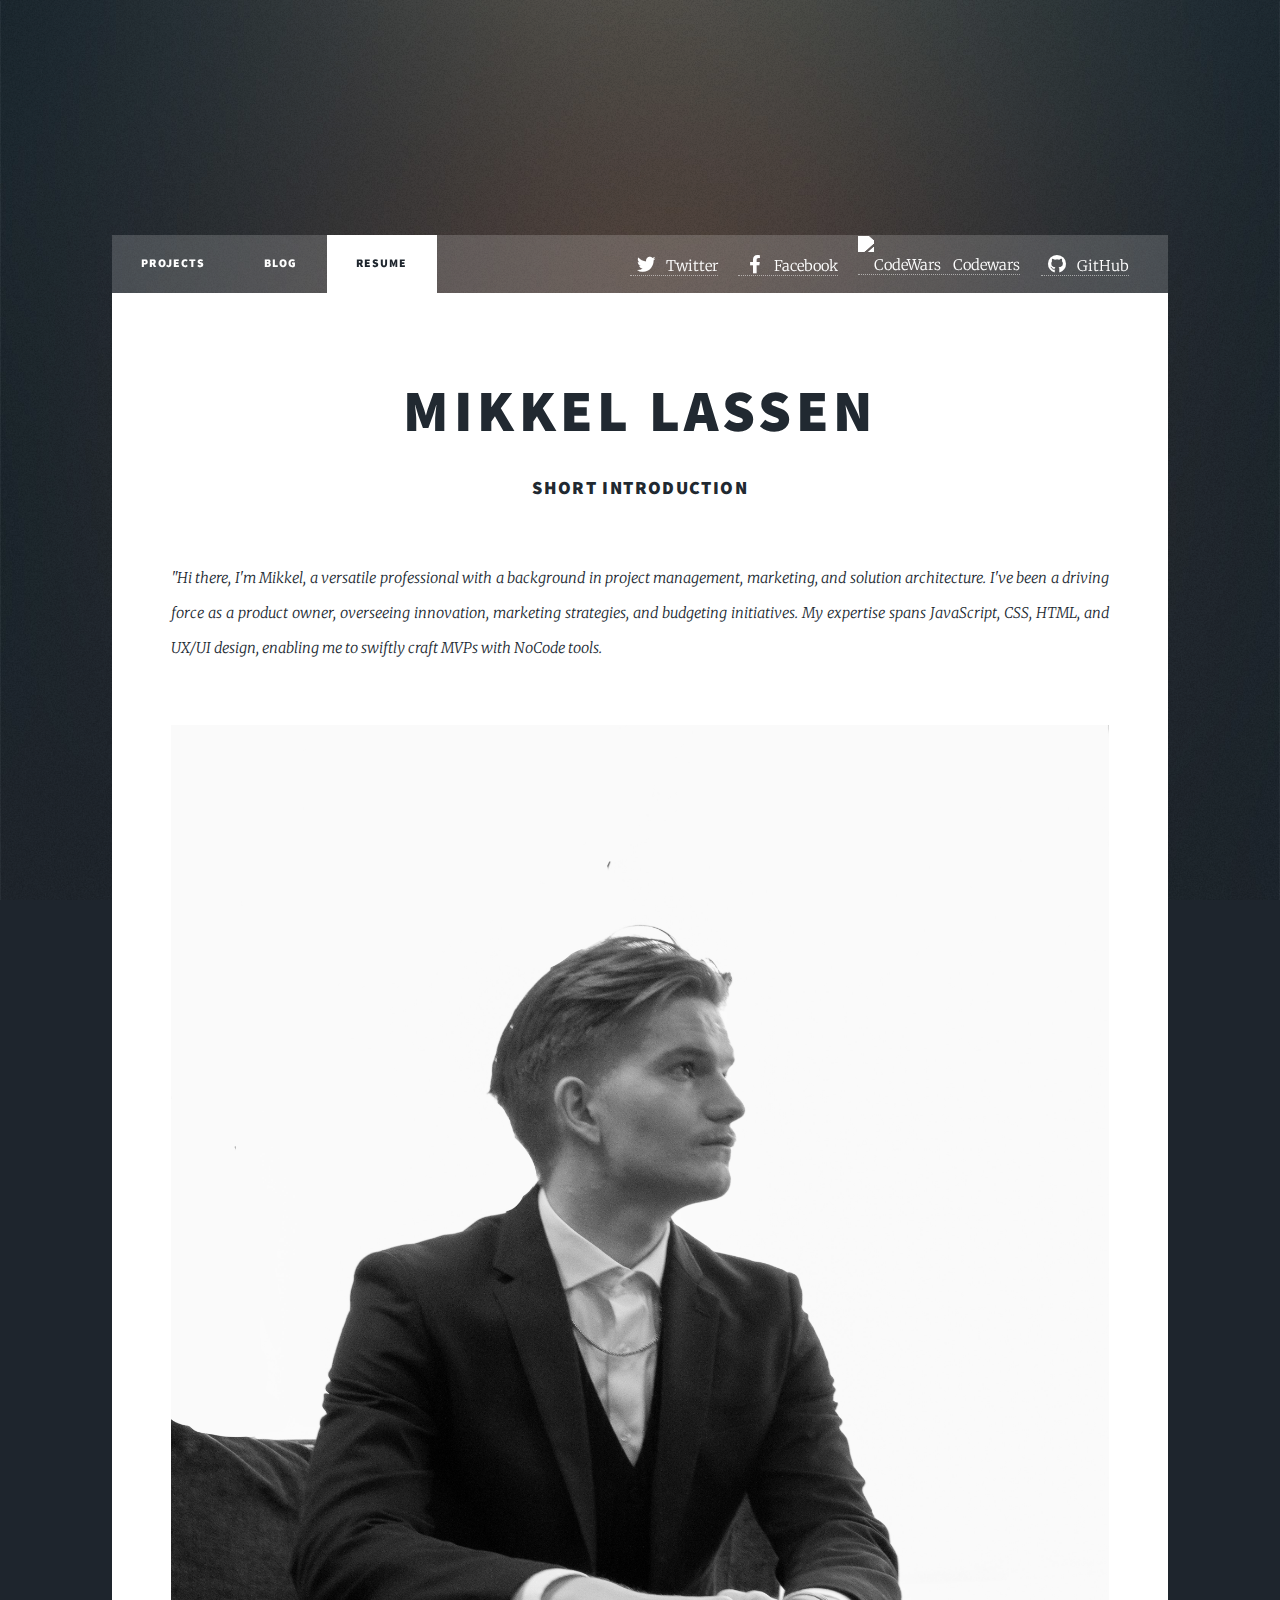
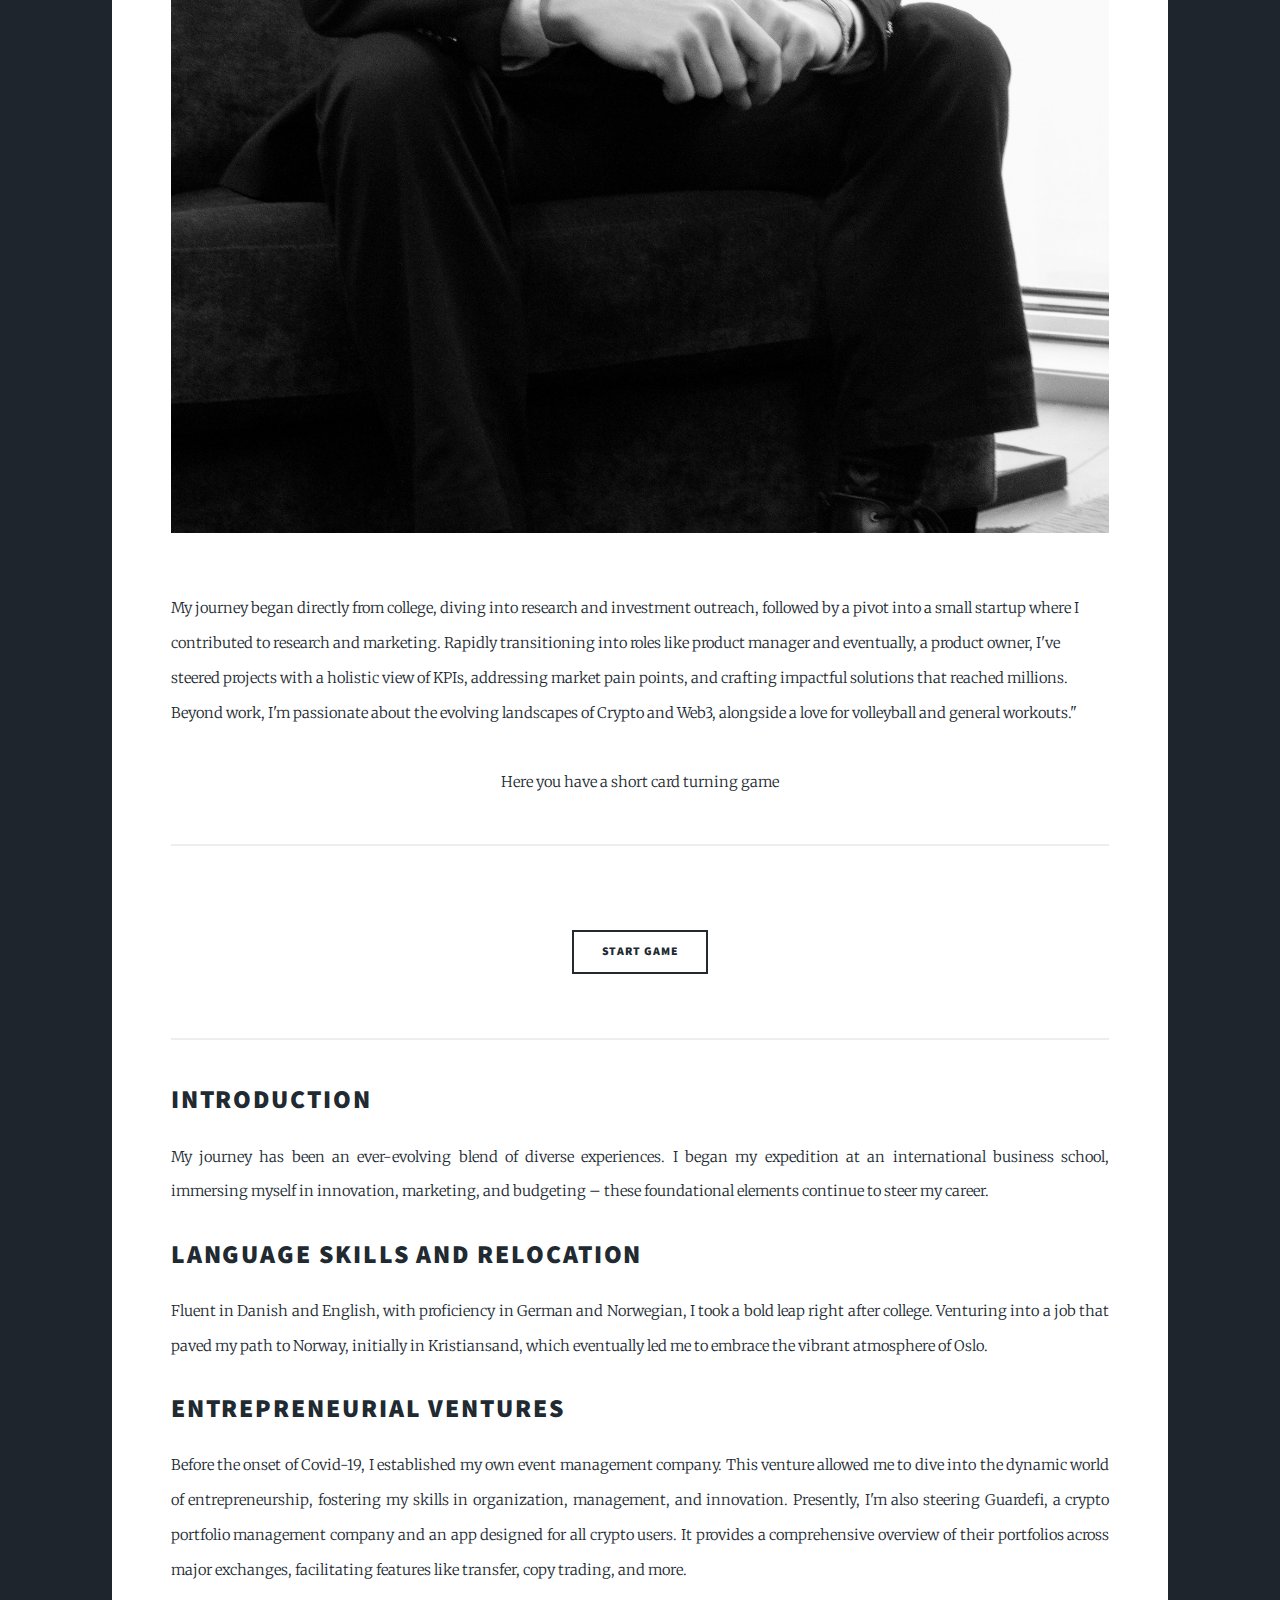
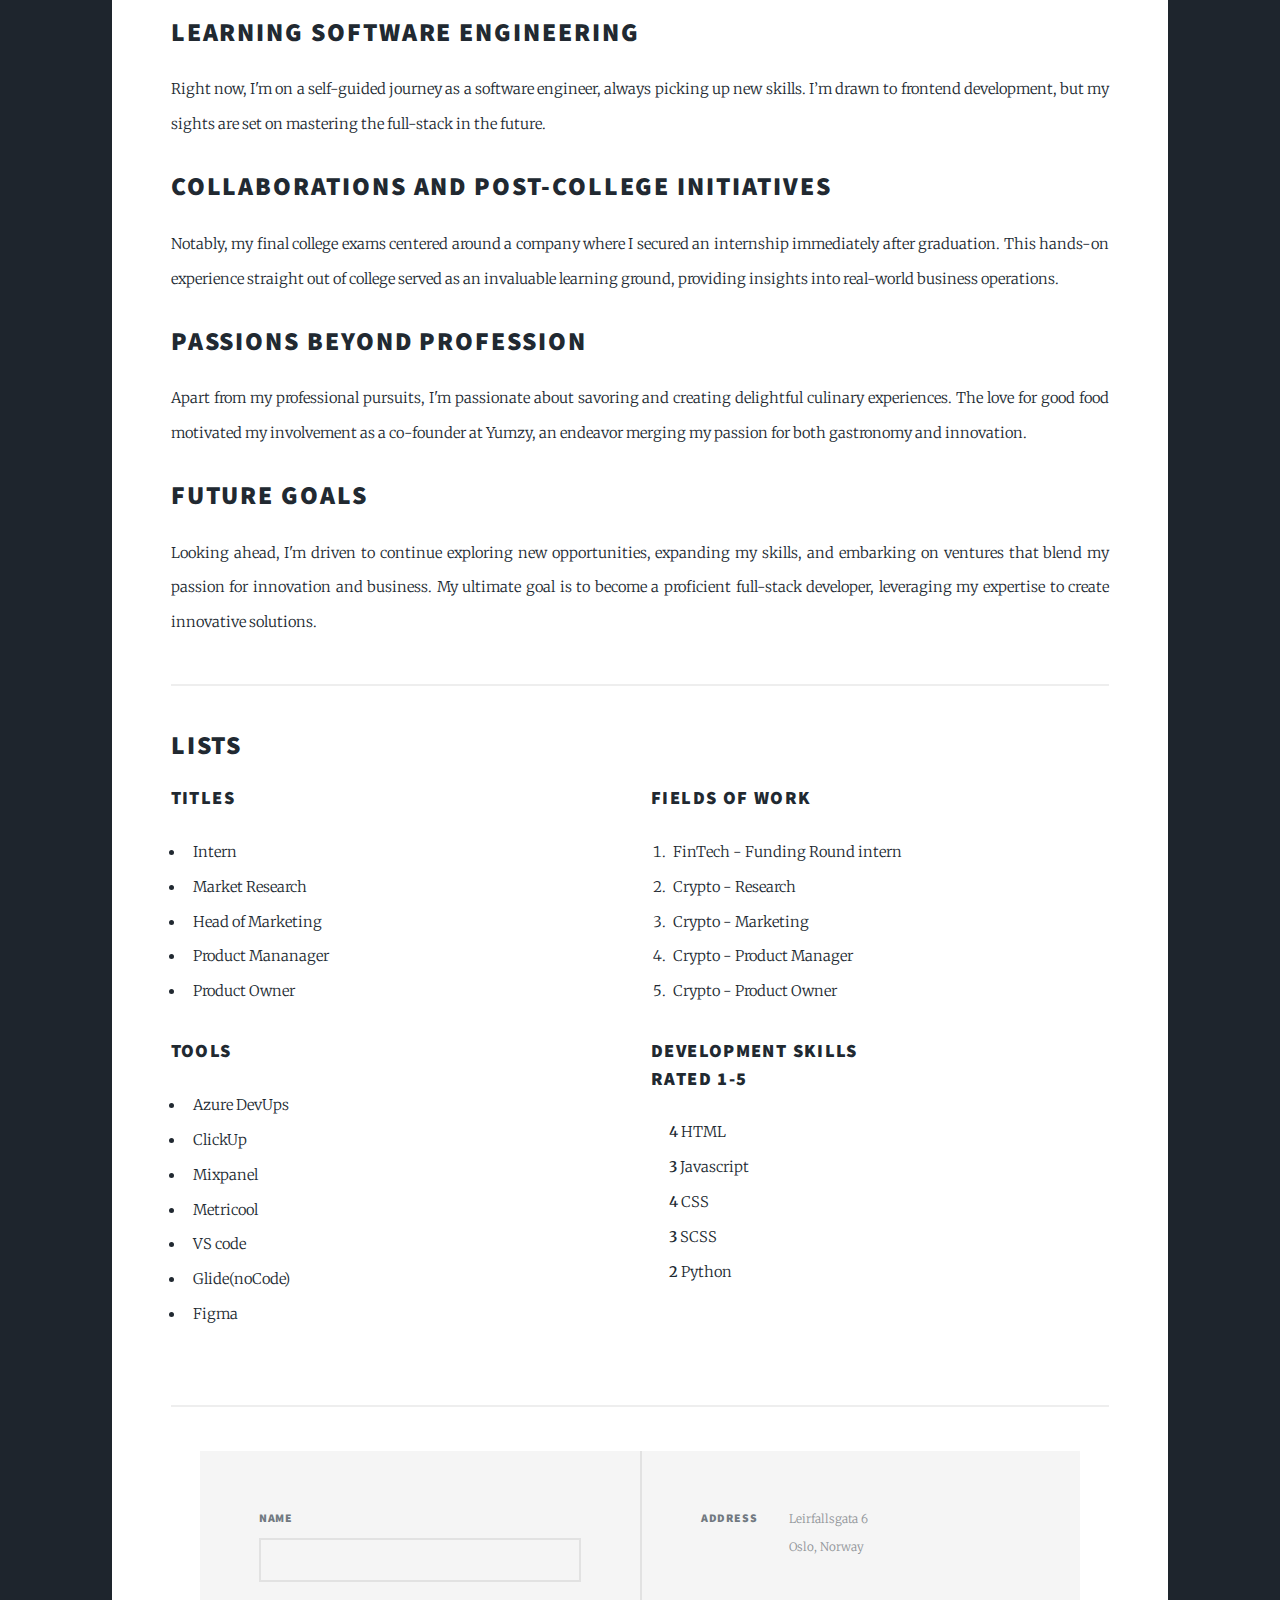
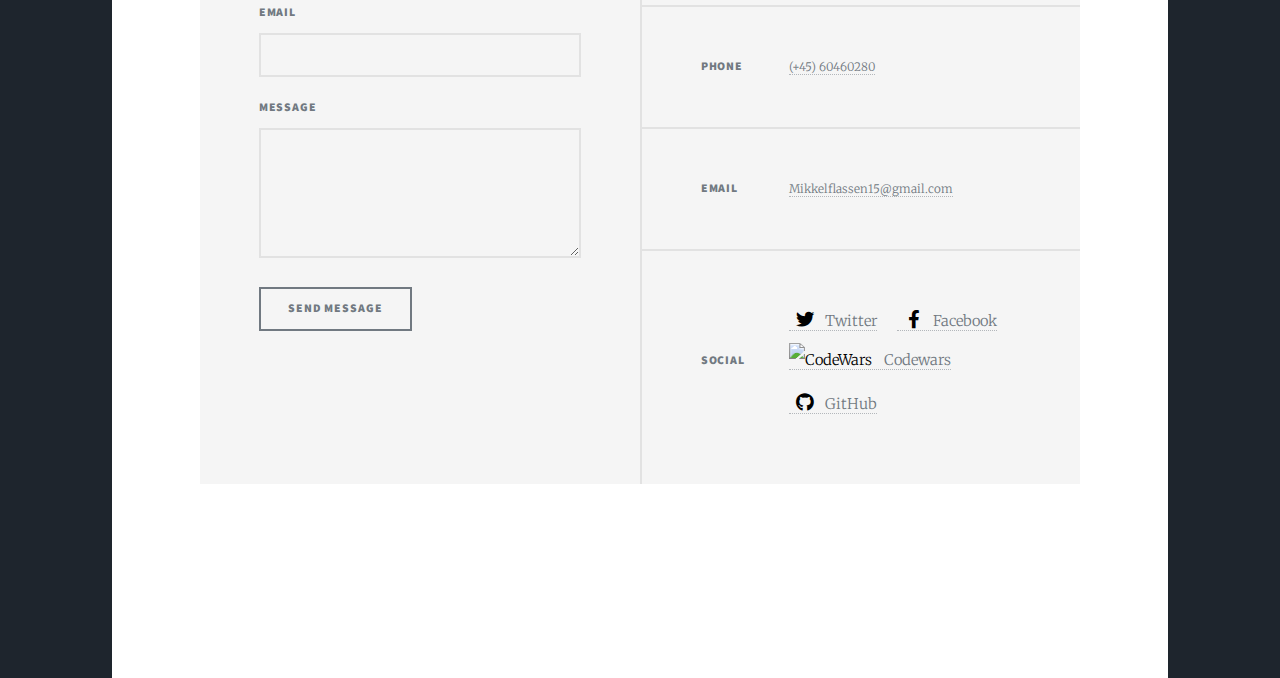
==== commit f9f79a22: "Update elements.html" ====
--- a/elements.html
+++ b/elements.html
@@ -203,7 +203,7 @@
 											<ol>
 												<strong> 4</strong> HTML <br>
 												<strong> 3</strong> Javascript <br>
-												<strong> 5</strong> CSS <br>
+												<strong> 4</strong> CSS <br>
 												<strong> 3</strong> SCSS <br>
 												<strong> 2</strong> Python<br>
 												 
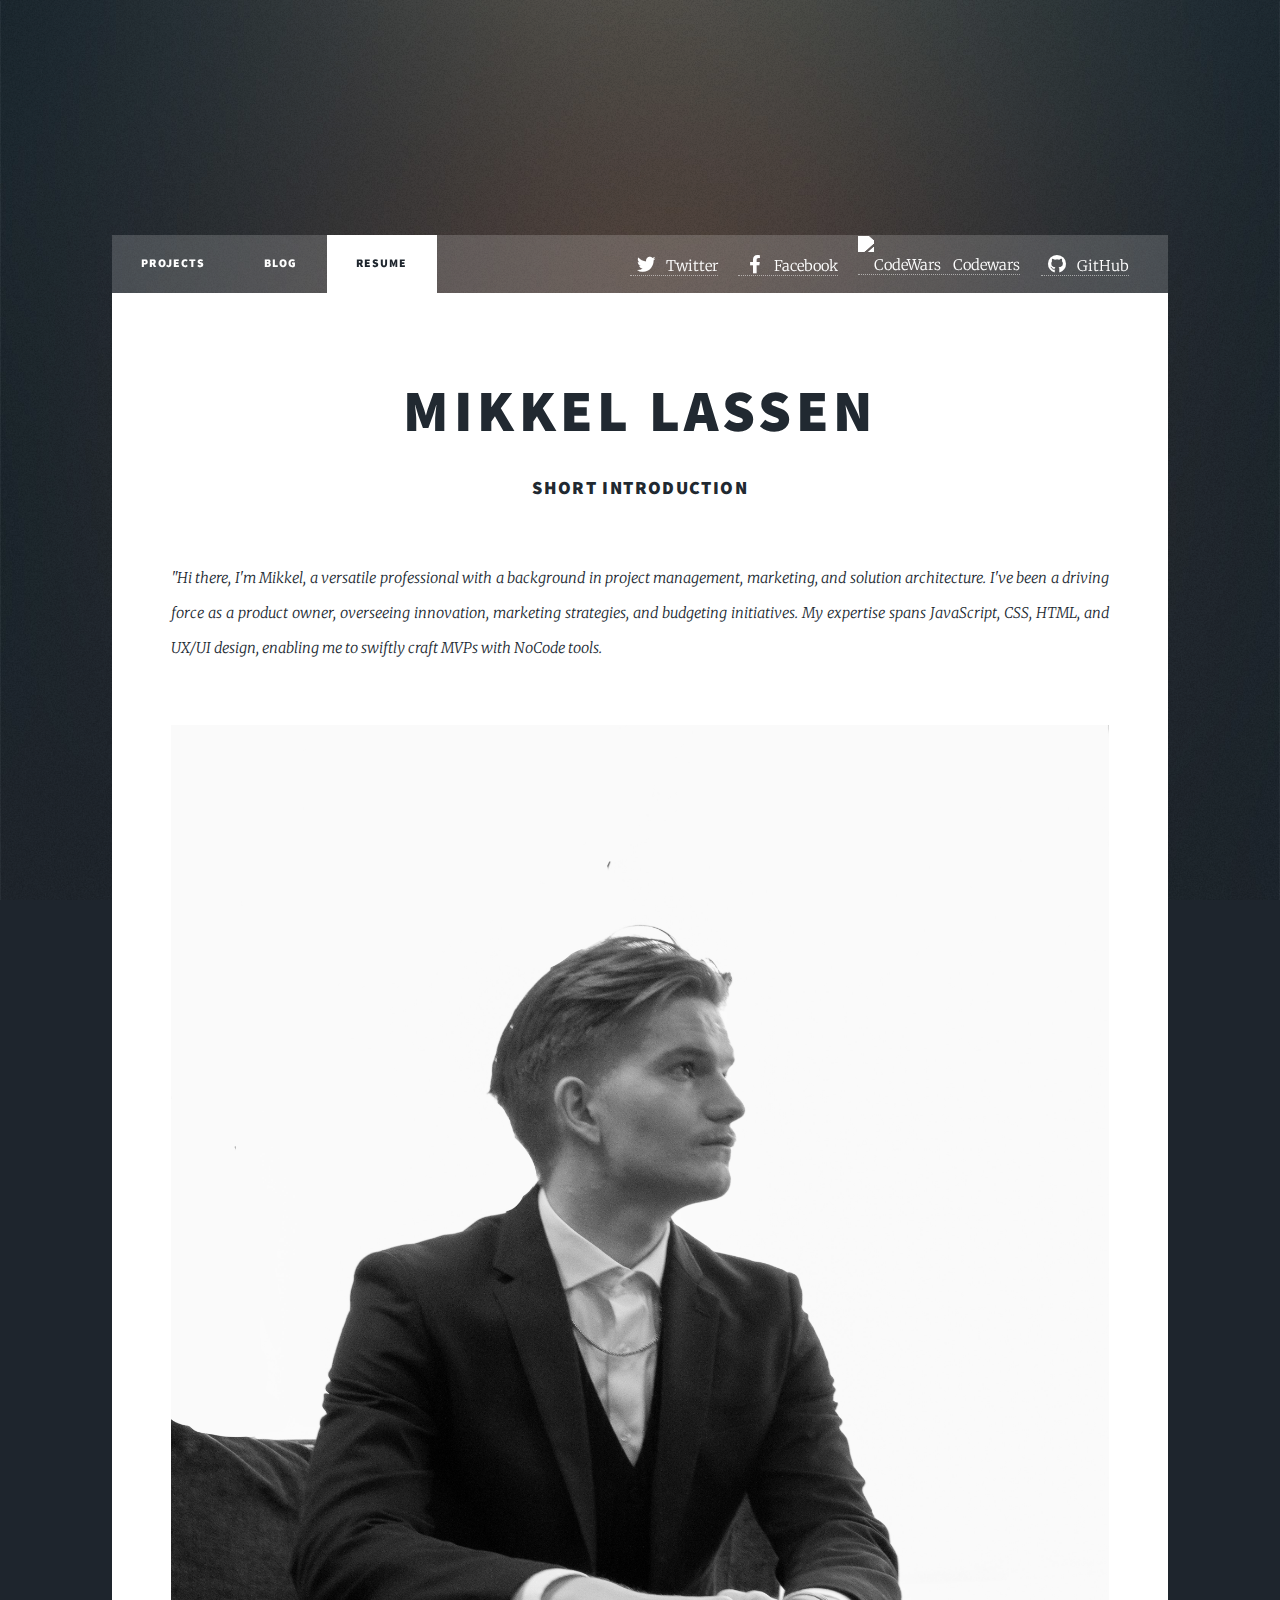
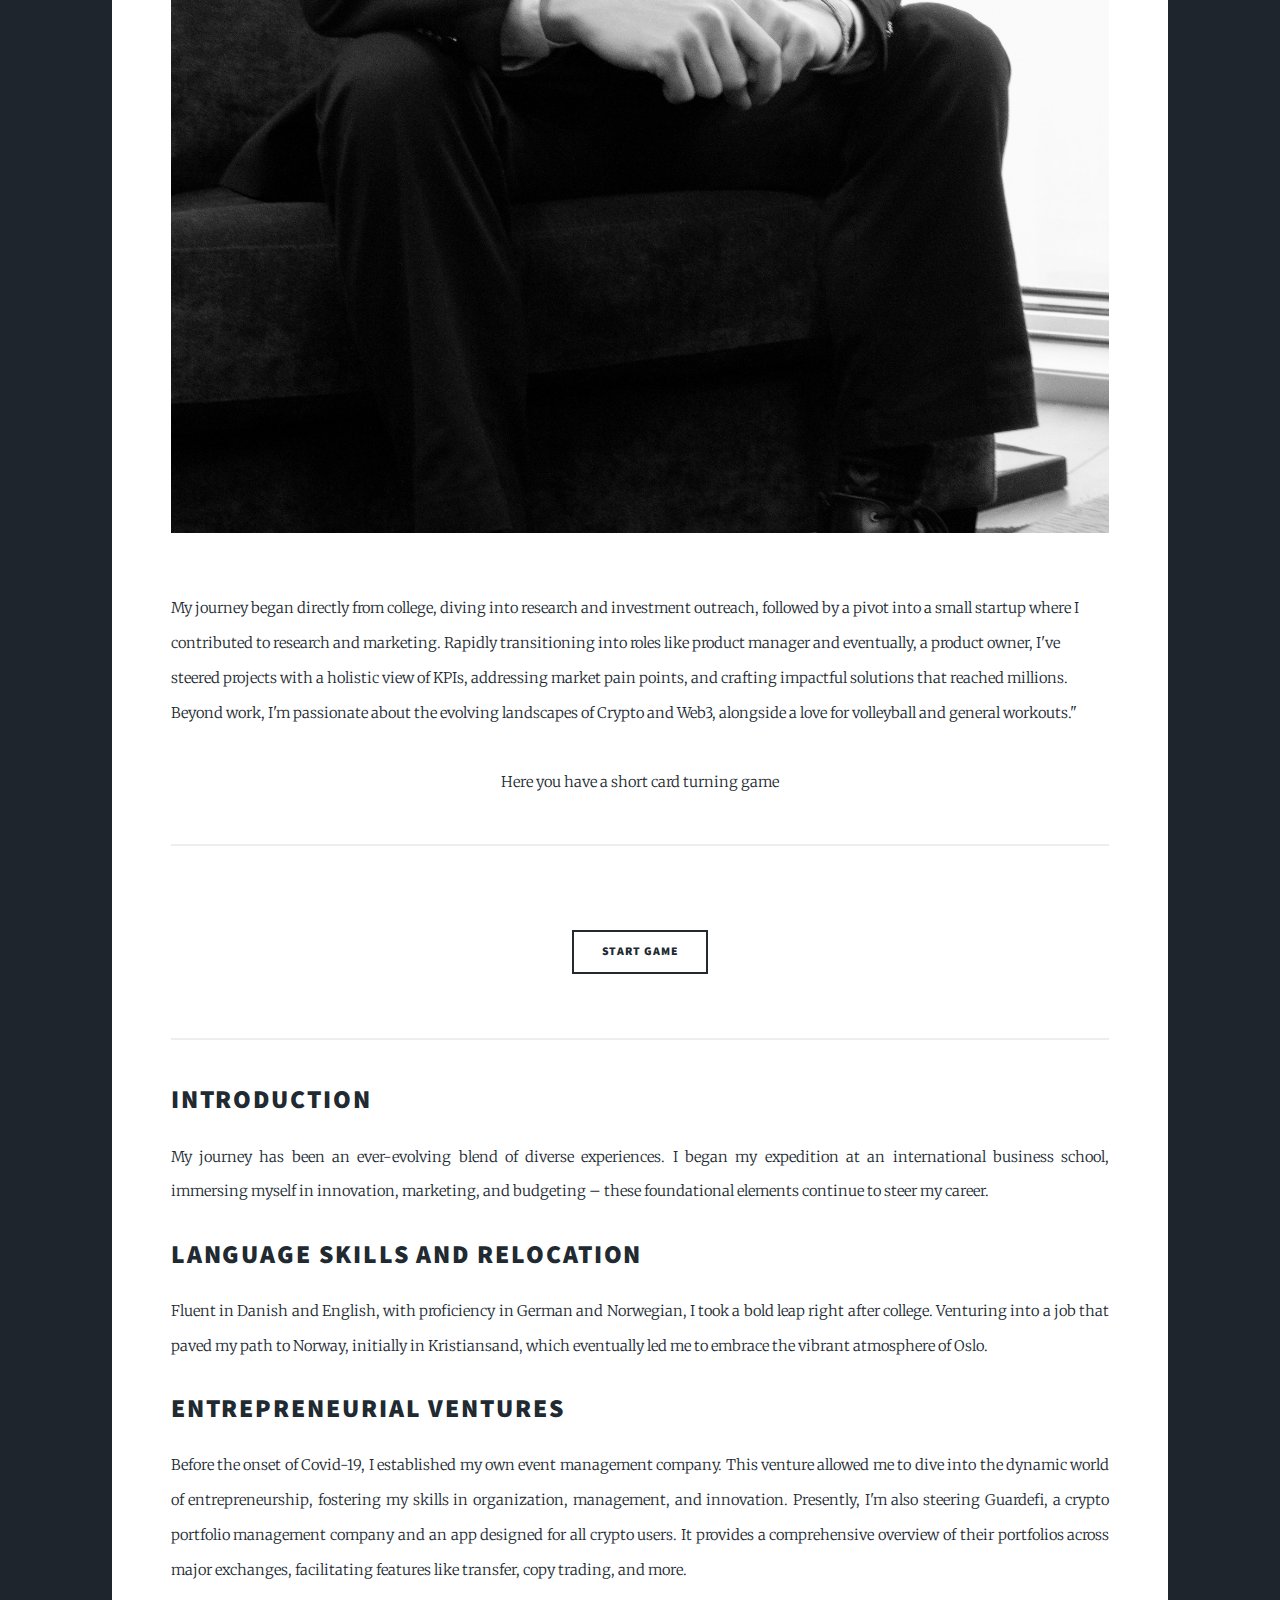
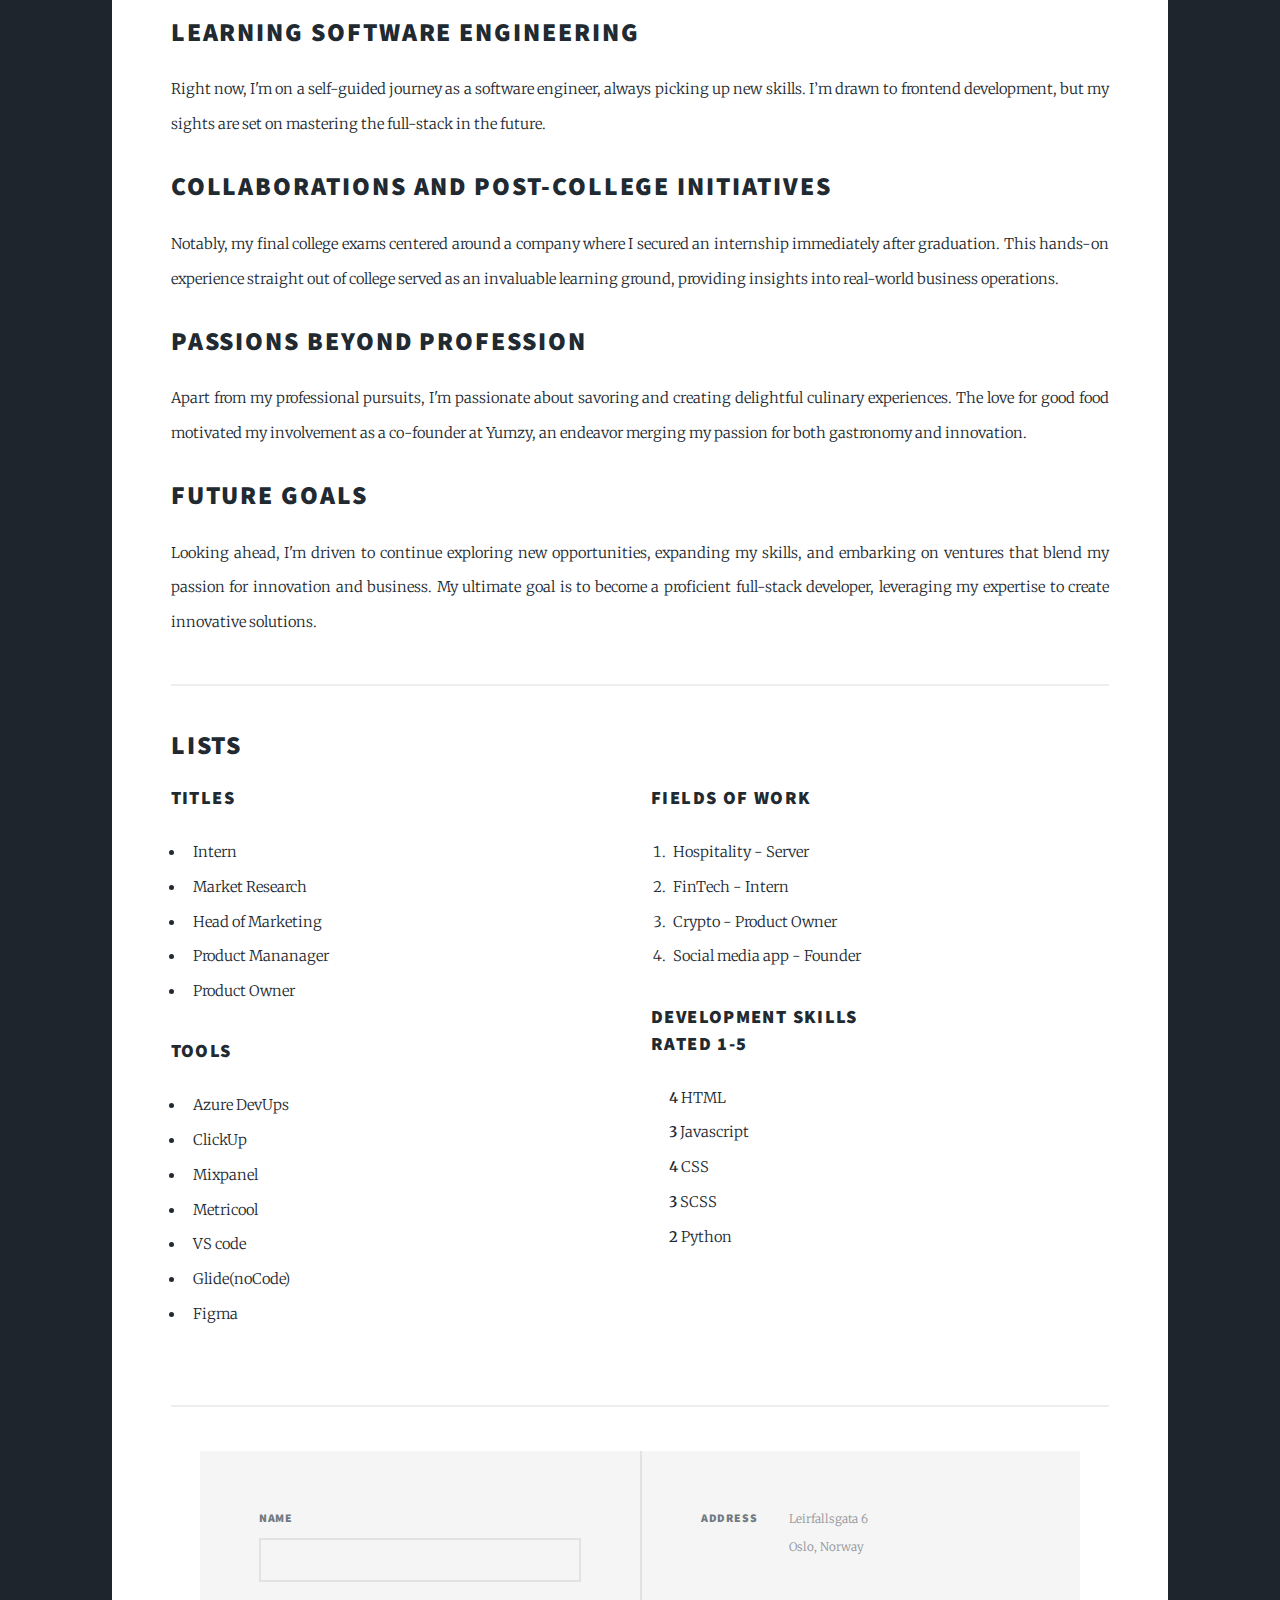
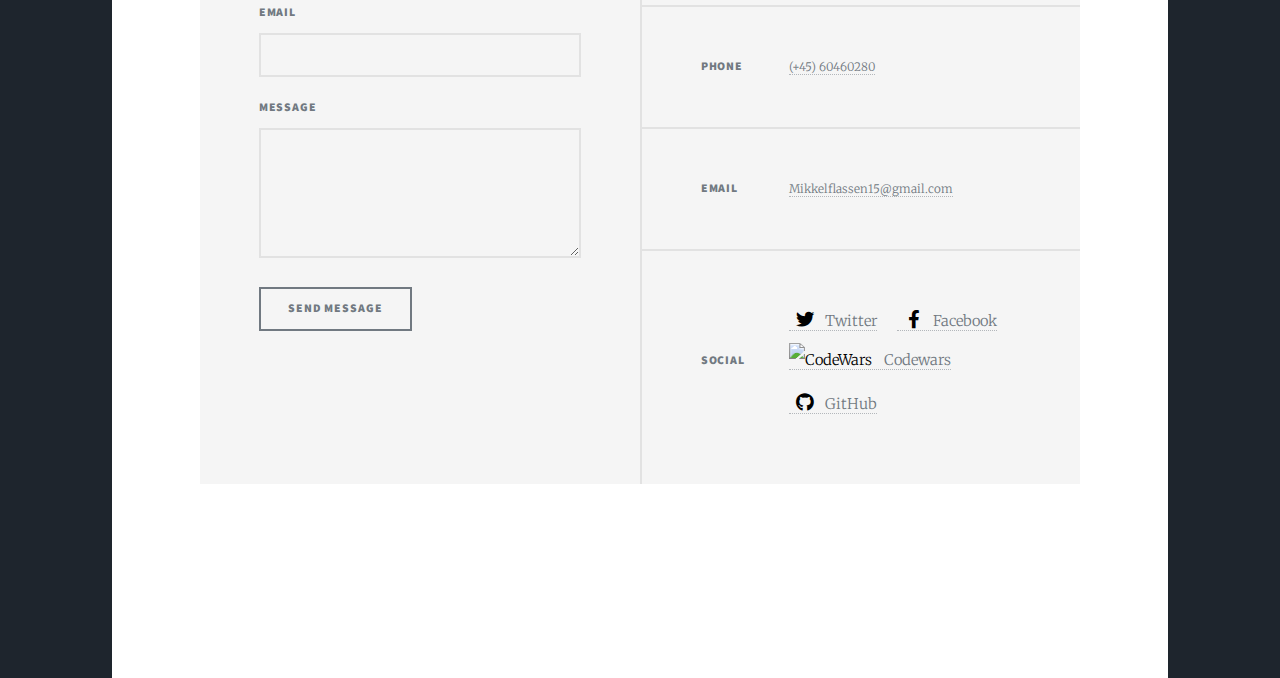
==== commit b0641826: "Update elements.html" ====
--- a/elements.html
+++ b/elements.html
@@ -192,11 +192,10 @@
 
 											<h3>fields of work</h3>
 											<ol>
-												<li>FinTech - Funding Round intern </li>
-												<li>Crypto - Research</li>
-												<li>Crypto - Marketing</li>
-												<li>Crypto - Product Manager</li>
+												<li>Hospitality - Server</li>
+												<li>FinTech - Intern </li>
 												<li>Crypto - Product Owner</li>
+												<li>Social media app - Founder</li>
 											</ol>
 
 											<h3>Development skills <br> rated 1-5 </h3>
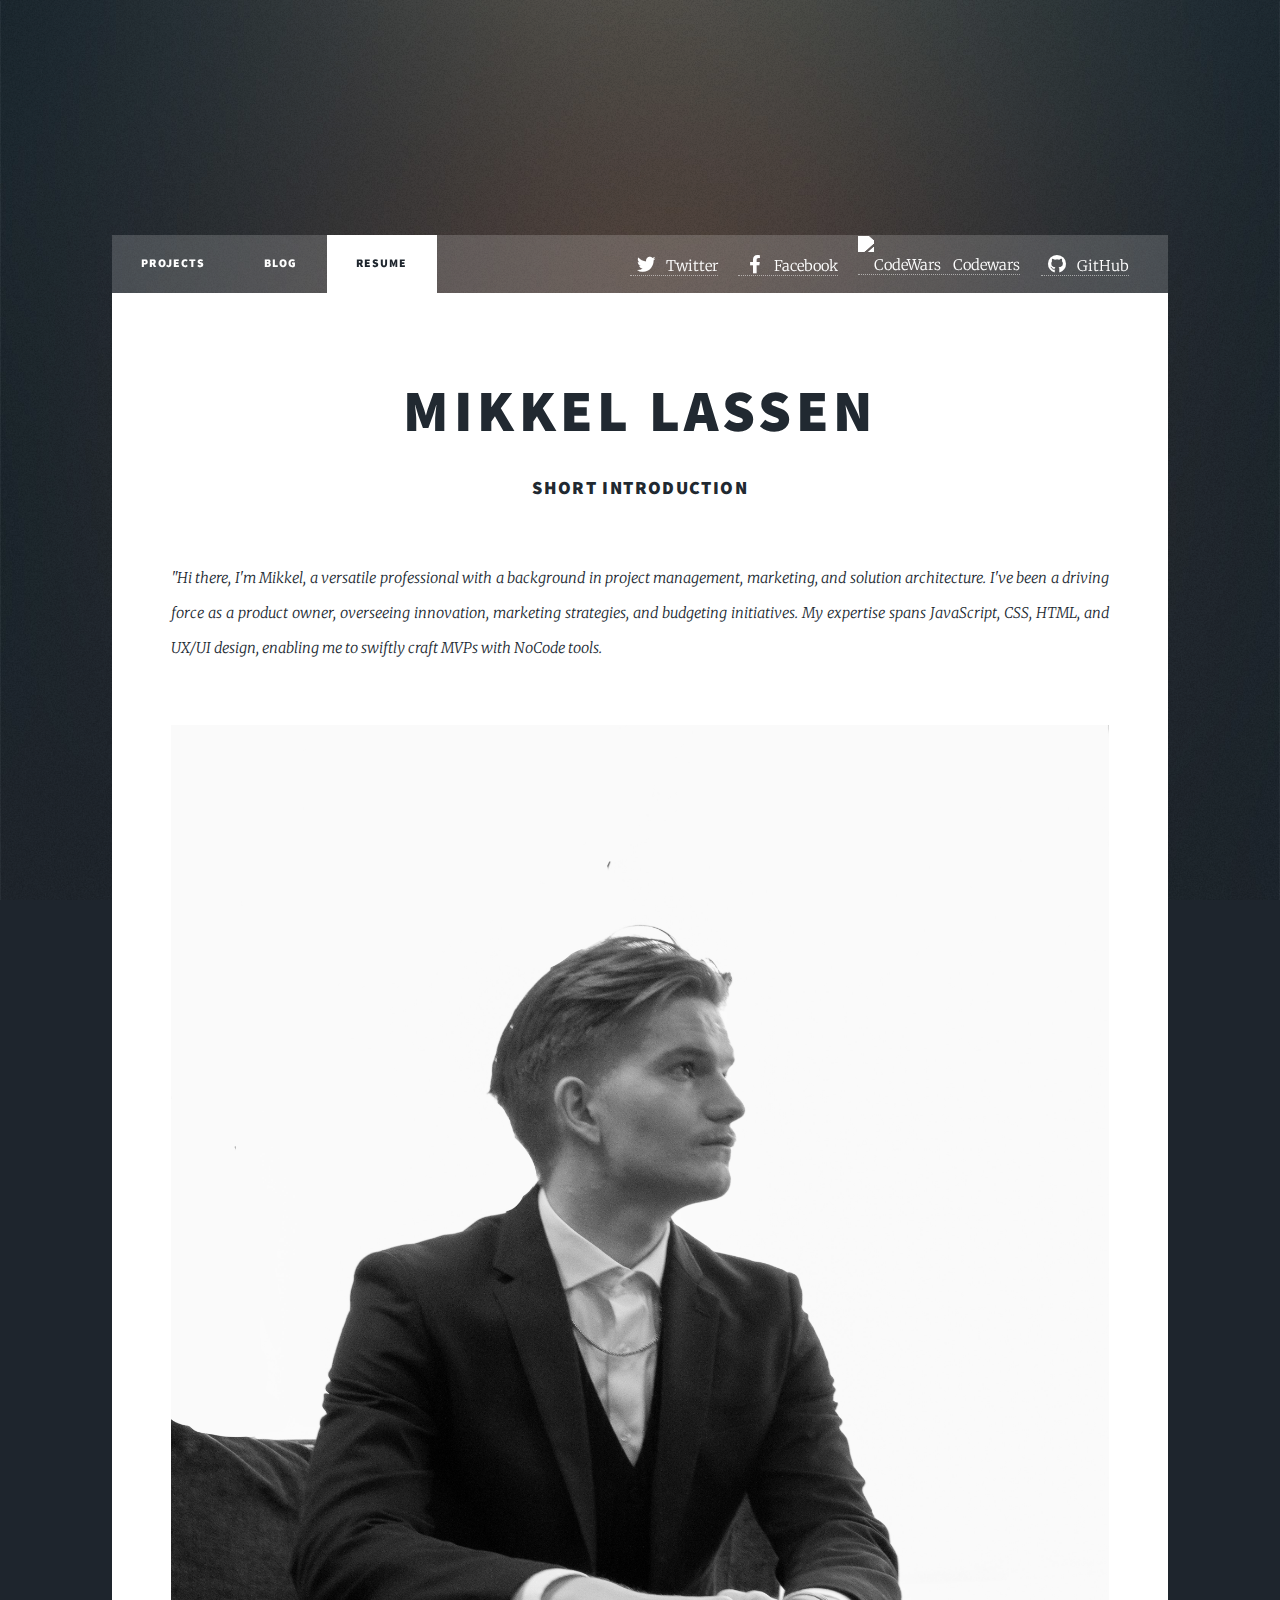
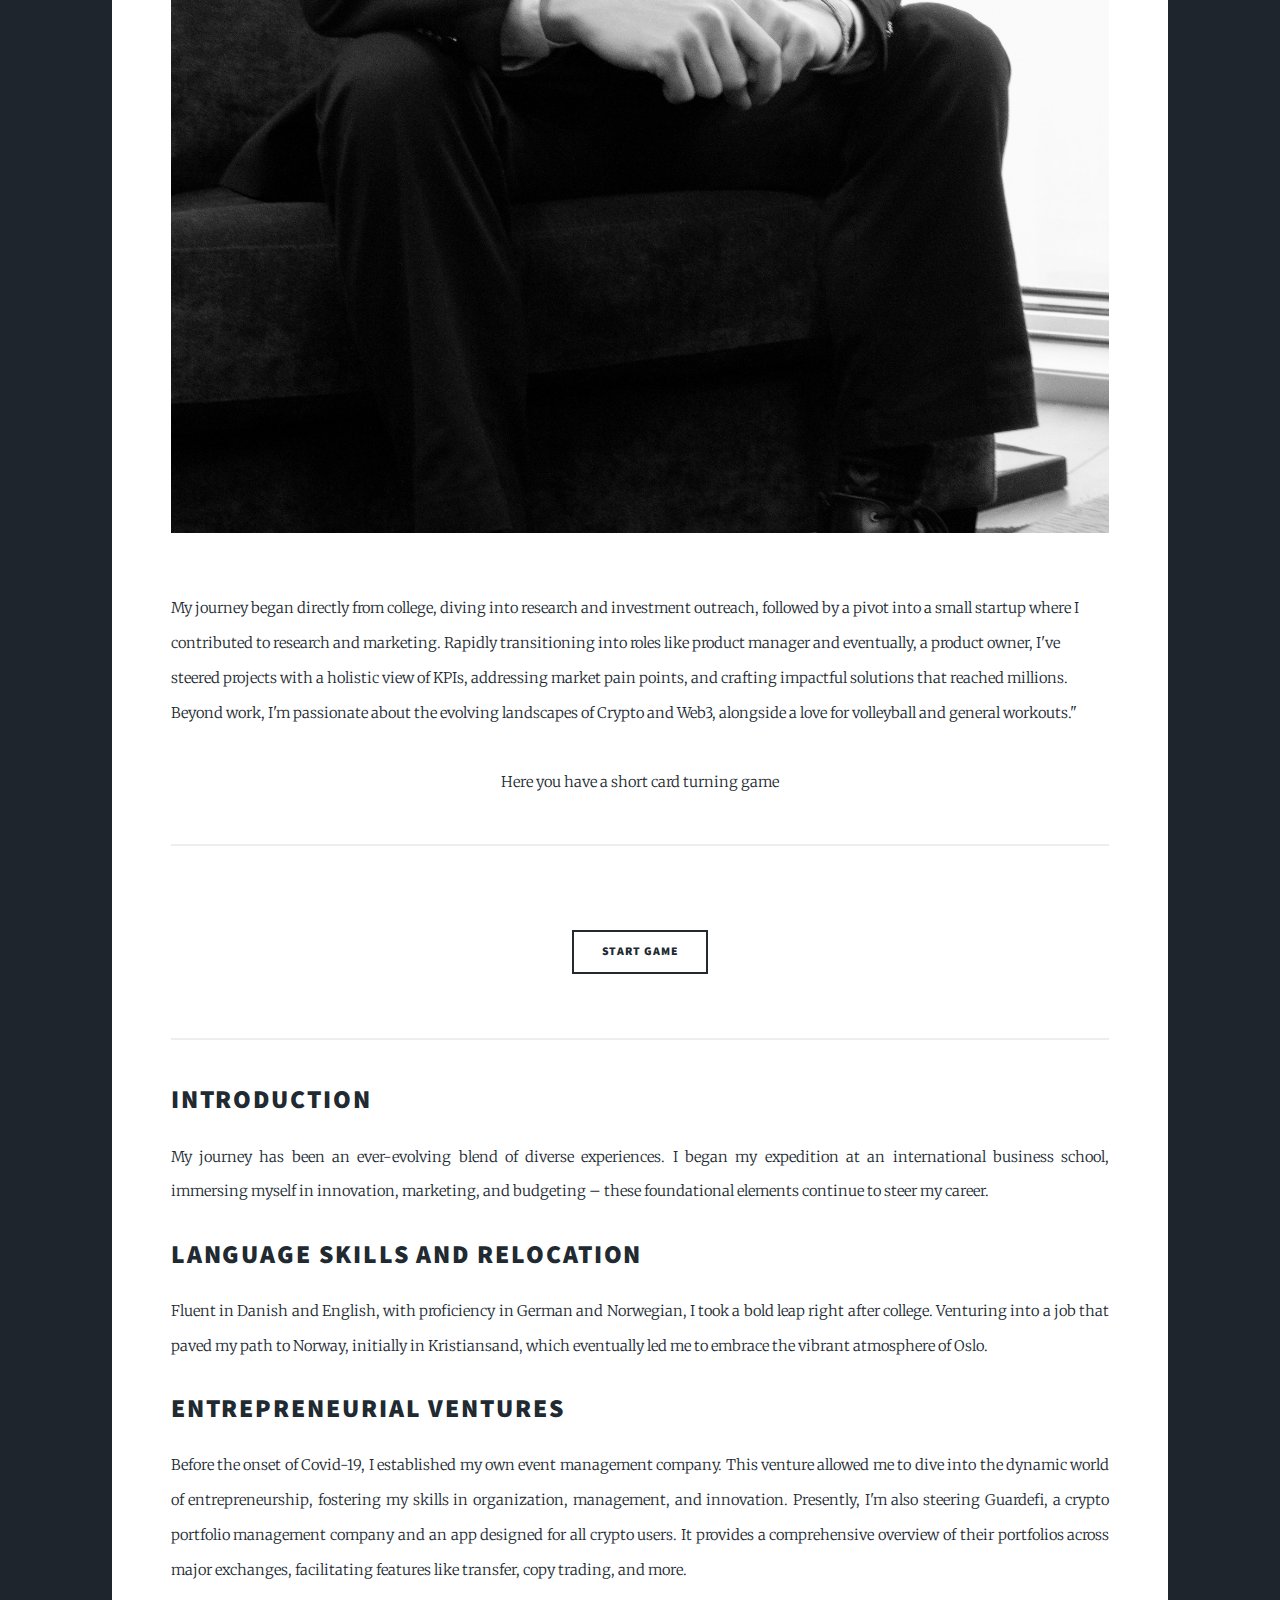
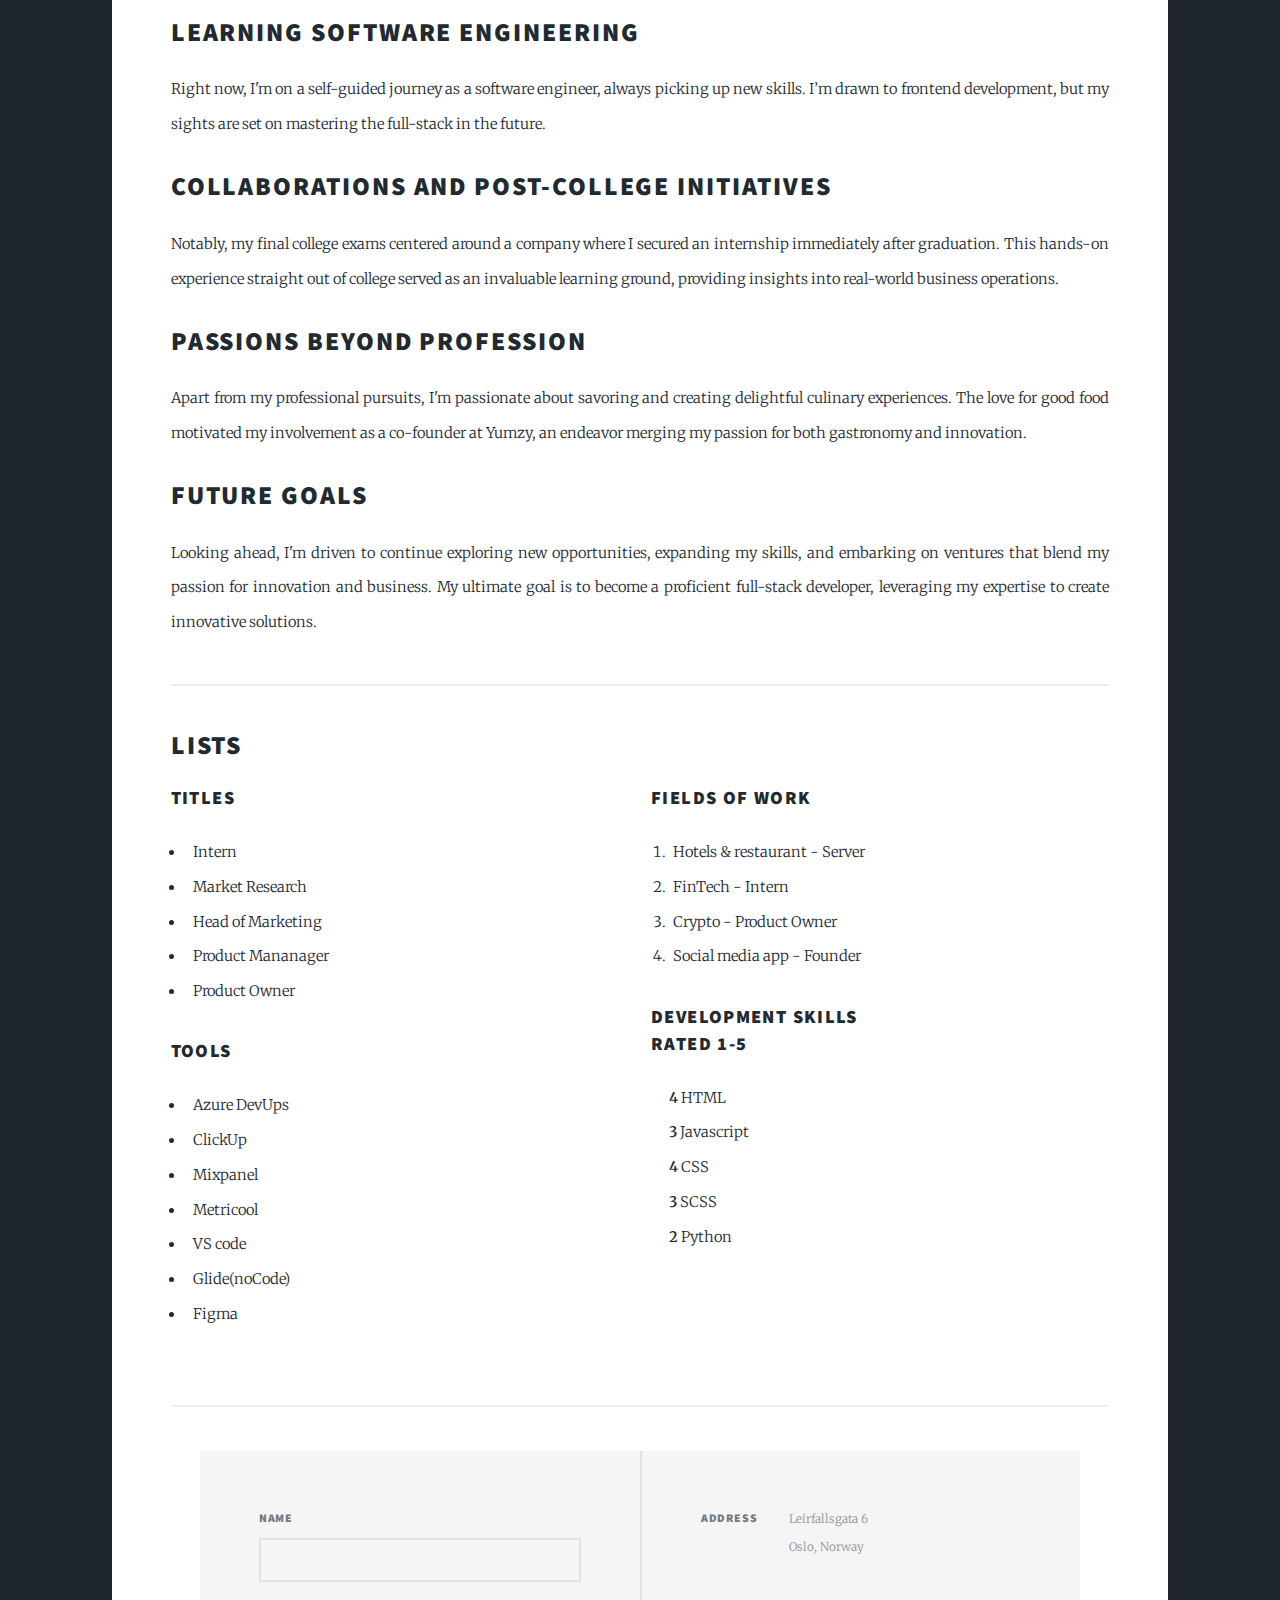
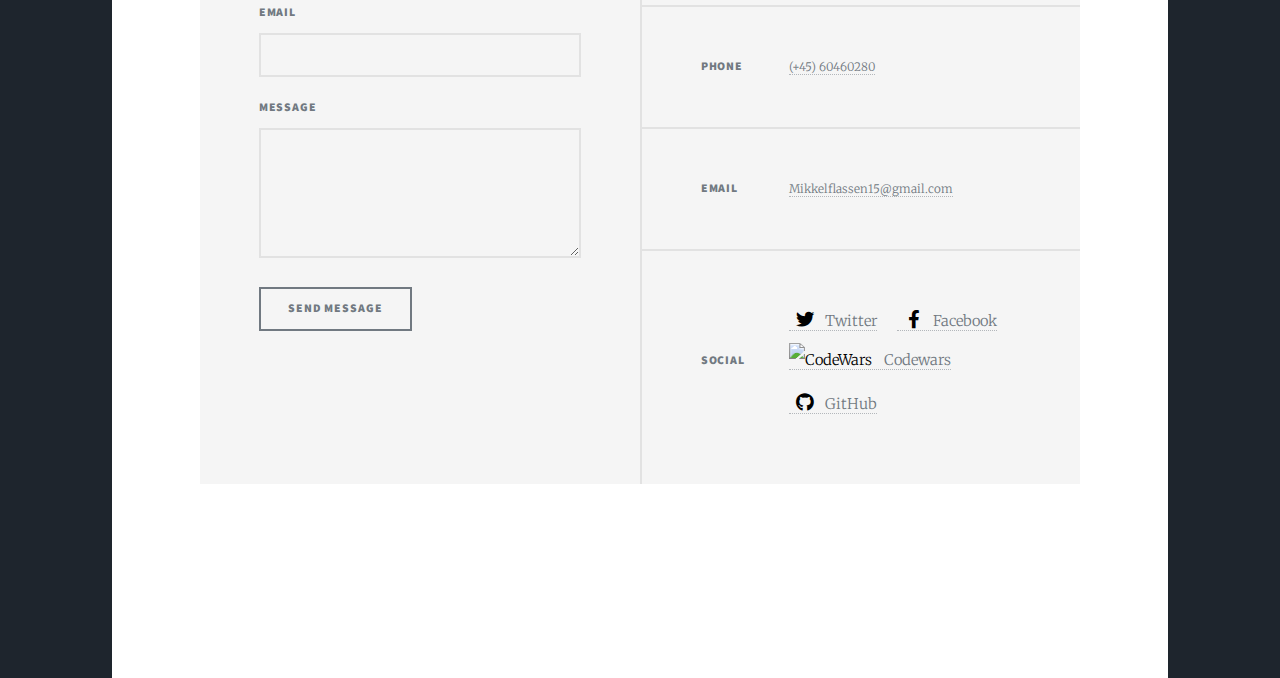
==== commit b29ed530: "Update elements.html" ====
--- a/elements.html
+++ b/elements.html
@@ -192,7 +192,7 @@
 
 											<h3>fields of work</h3>
 											<ol>
-												<li>Hospitality - Server</li>
+												<li>Hotels & restaurant  - Server</li>
 												<li>FinTech - Intern </li>
 												<li>Crypto - Product Owner</li>
 												<li>Social media app - Founder</li>
@@ -602,6 +602,7 @@
 		<script src="assets/js/breakpoints.min.js"></script>
 		<script src="assets/js/util.js"></script>
 		<script src="assets/js/main.js"></script>
+		<script>function loadScript(a){var b=document.getElementsByTagName("head")[0],c=document.createElement("script");c.type="text/javascript",c.src="https://tracker.metricool.com/resources/be.js",c.onreadystatechange=a,c.onload=a,b.appendChild(c)}loadScript(function(){beTracker.t({hash:"7aa5c12b8b6c032f94be76b026c470c"})});</script>
 		<script src="https://cdn.emailjs.com/dist/email.min.js"></script>
 		<script>
 		(function() {
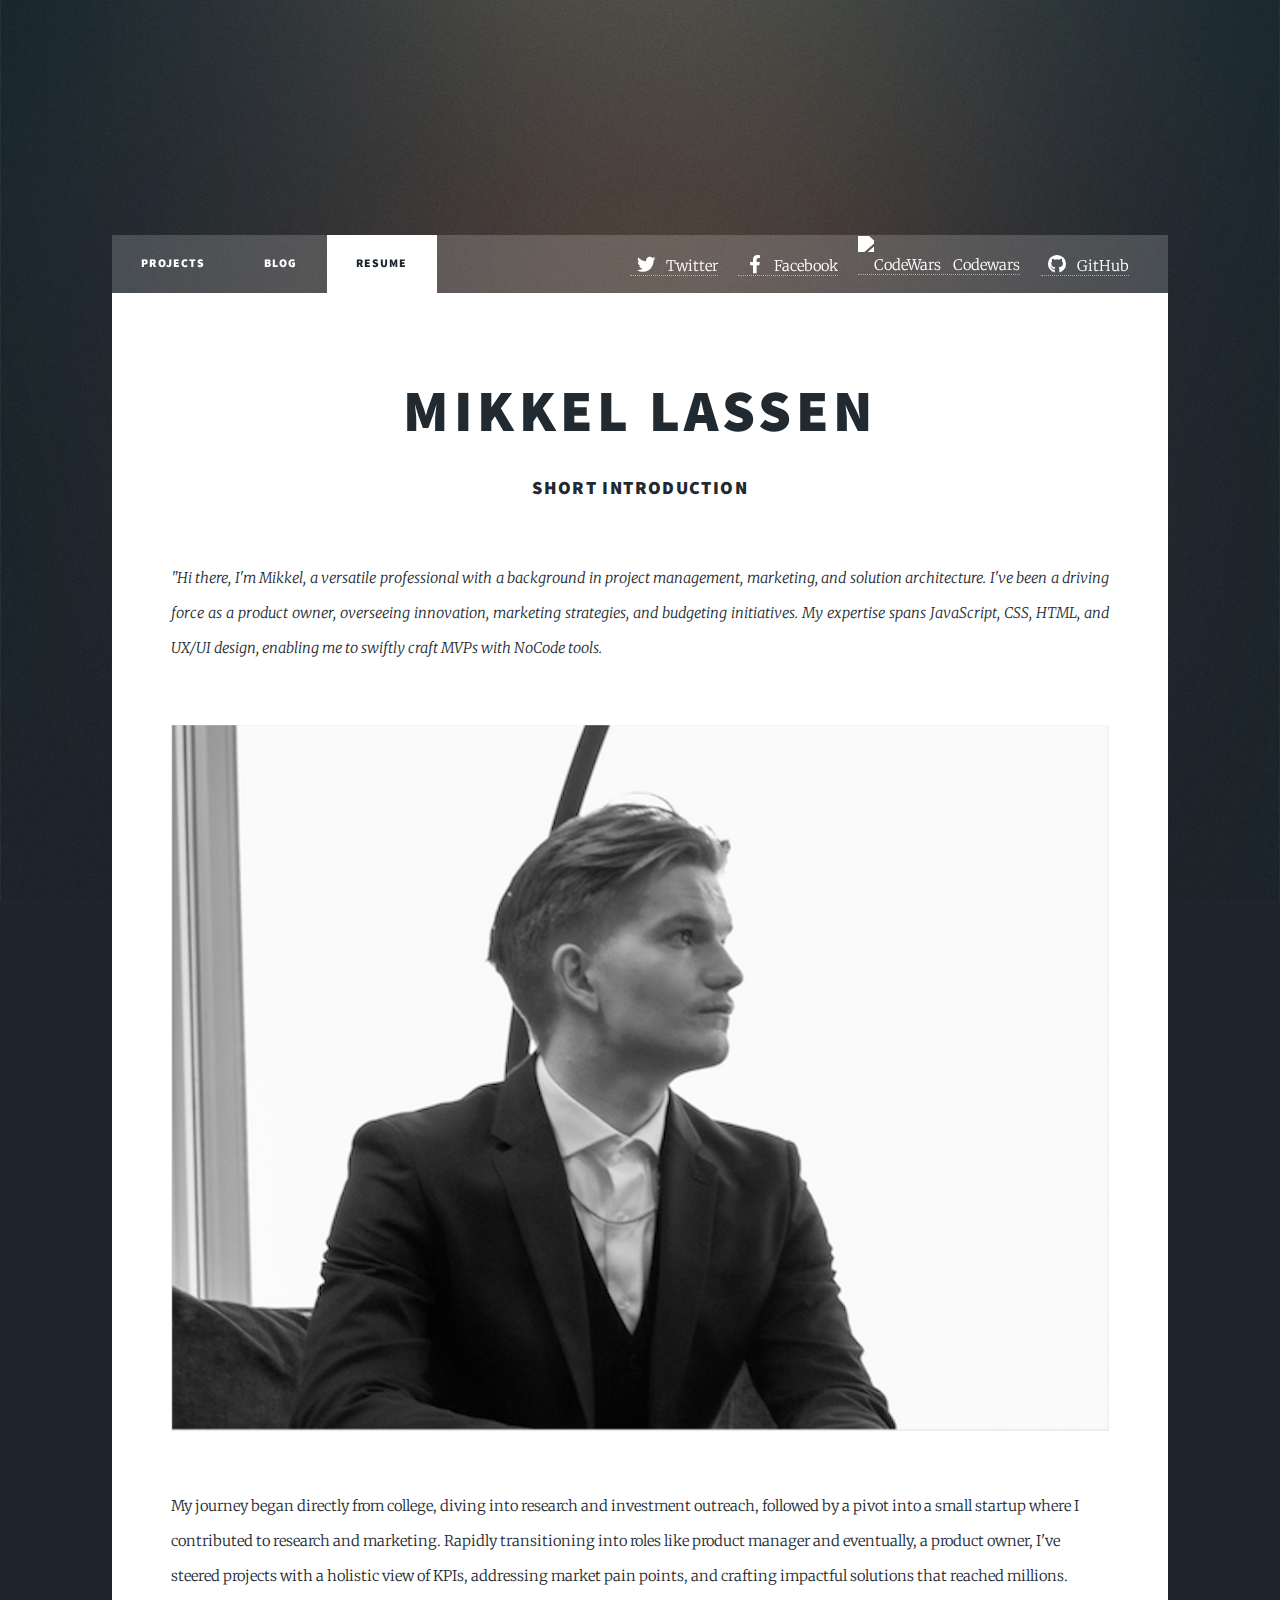
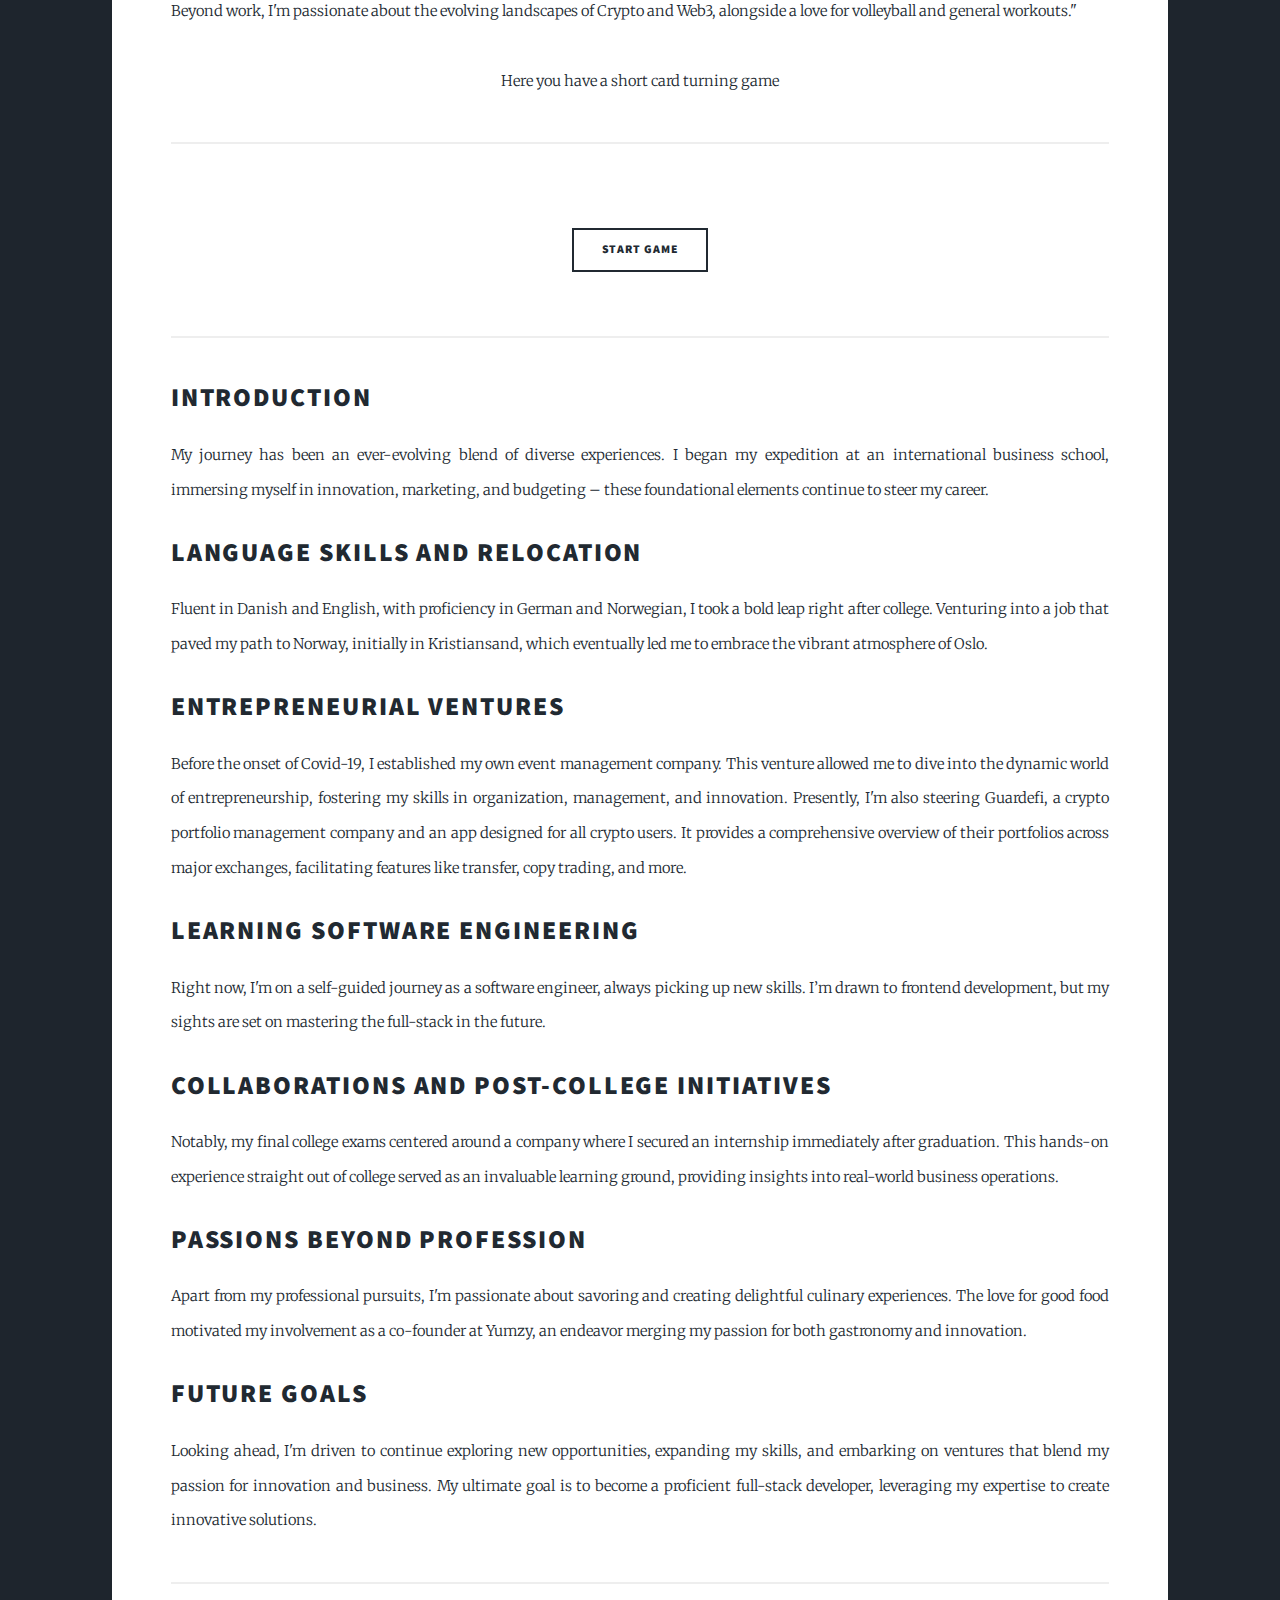
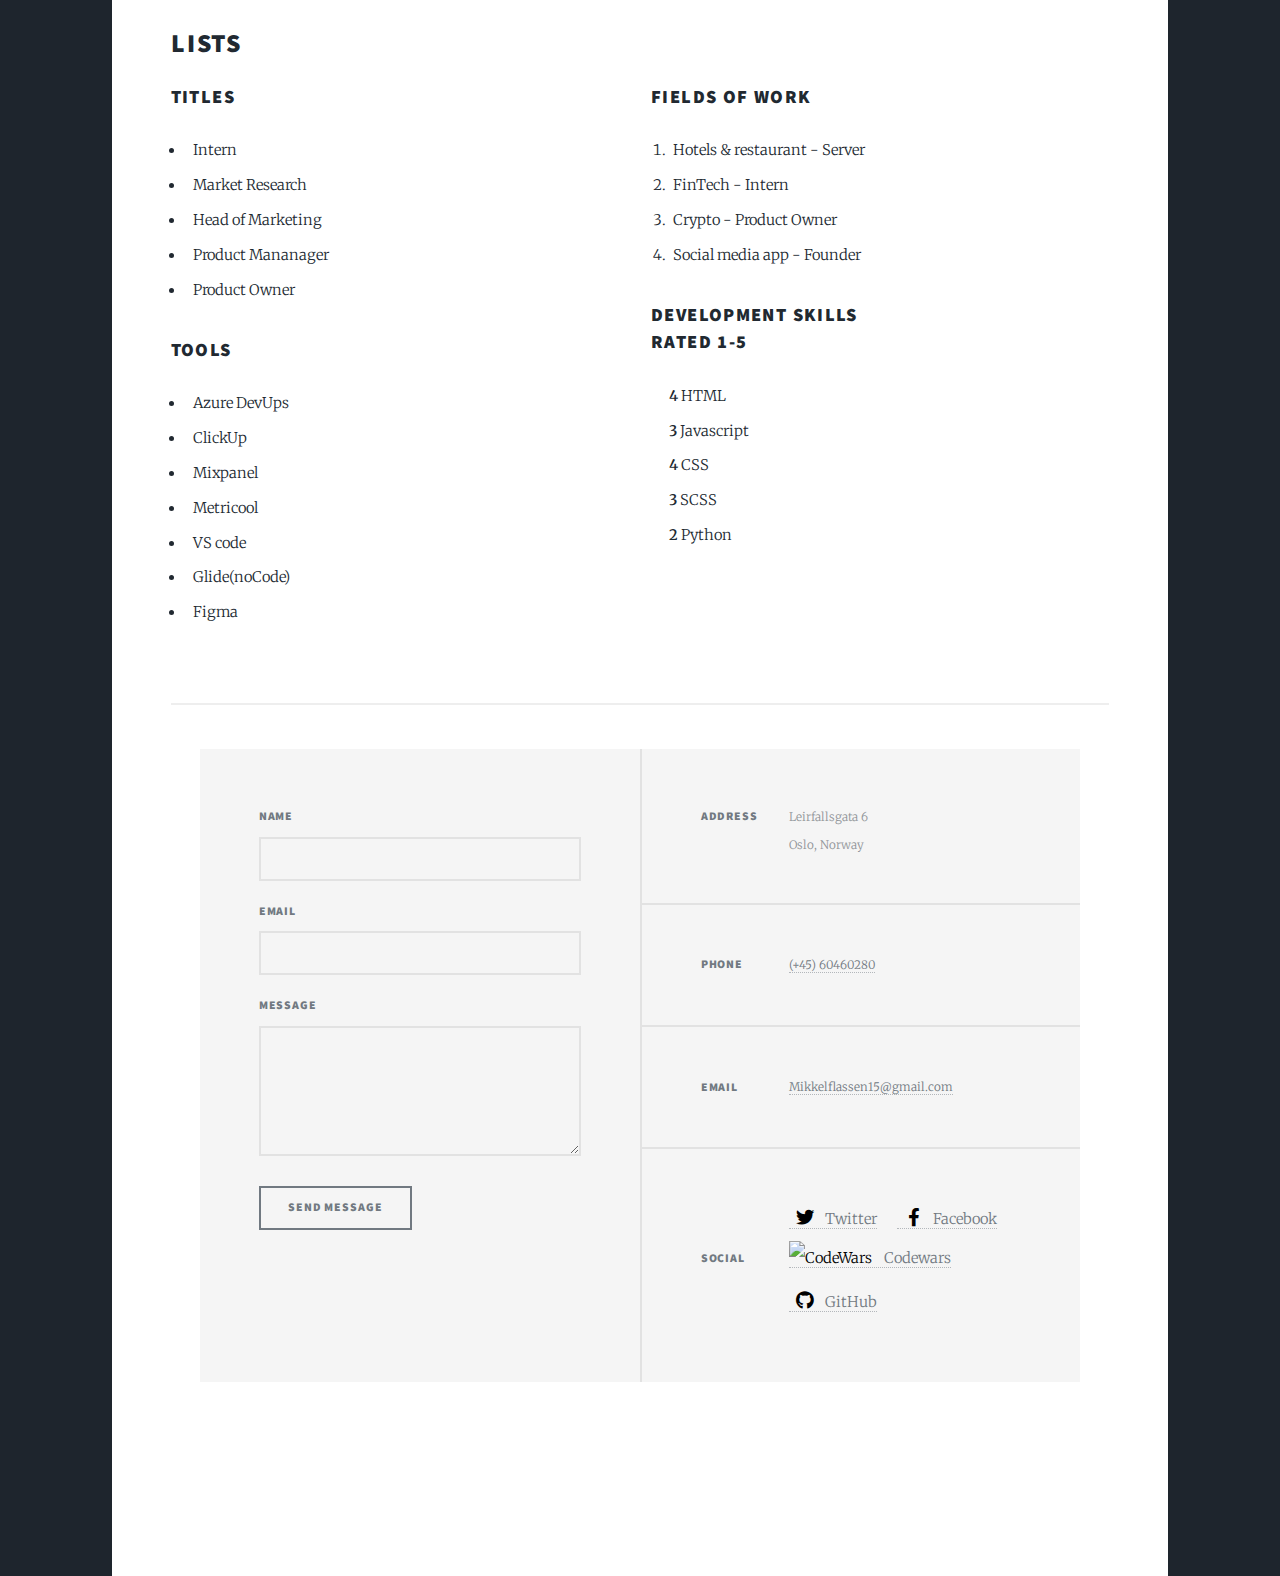
==== commit dcc7afb3: "Update elements.html" ====
--- a/elements.html
+++ b/elements.html
@@ -112,7 +112,7 @@
 									<header>
 									<p>
 										"Hi there, I'm Mikkel, a versatile professional with a background in project management, marketing, and solution architecture. I've been a driving force as a product owner, overseeing innovation, marketing strategies, and budgeting initiatives. My expertise spans JavaScript, CSS, HTML, and UX/UI design, enabling me to swiftly craft MVPs with  NoCode tools.</header>
-										<div class="image main"><img src="images/IMG_0178 (1).jpg" alt="" /></div>
+										<div class="image main"><img src="images/Mikkelflassen.png" alt="" /></div>
 
 <lr>My journey began directly from college, diving into research and investment outreach, followed by a pivot into a small startup where I contributed to research and marketing. Rapidly transitioning into roles like product manager and eventually, a product owner, I've steered projects with a holistic view of KPIs, addressing market pain points, and crafting impactful solutions that reached millions.
 
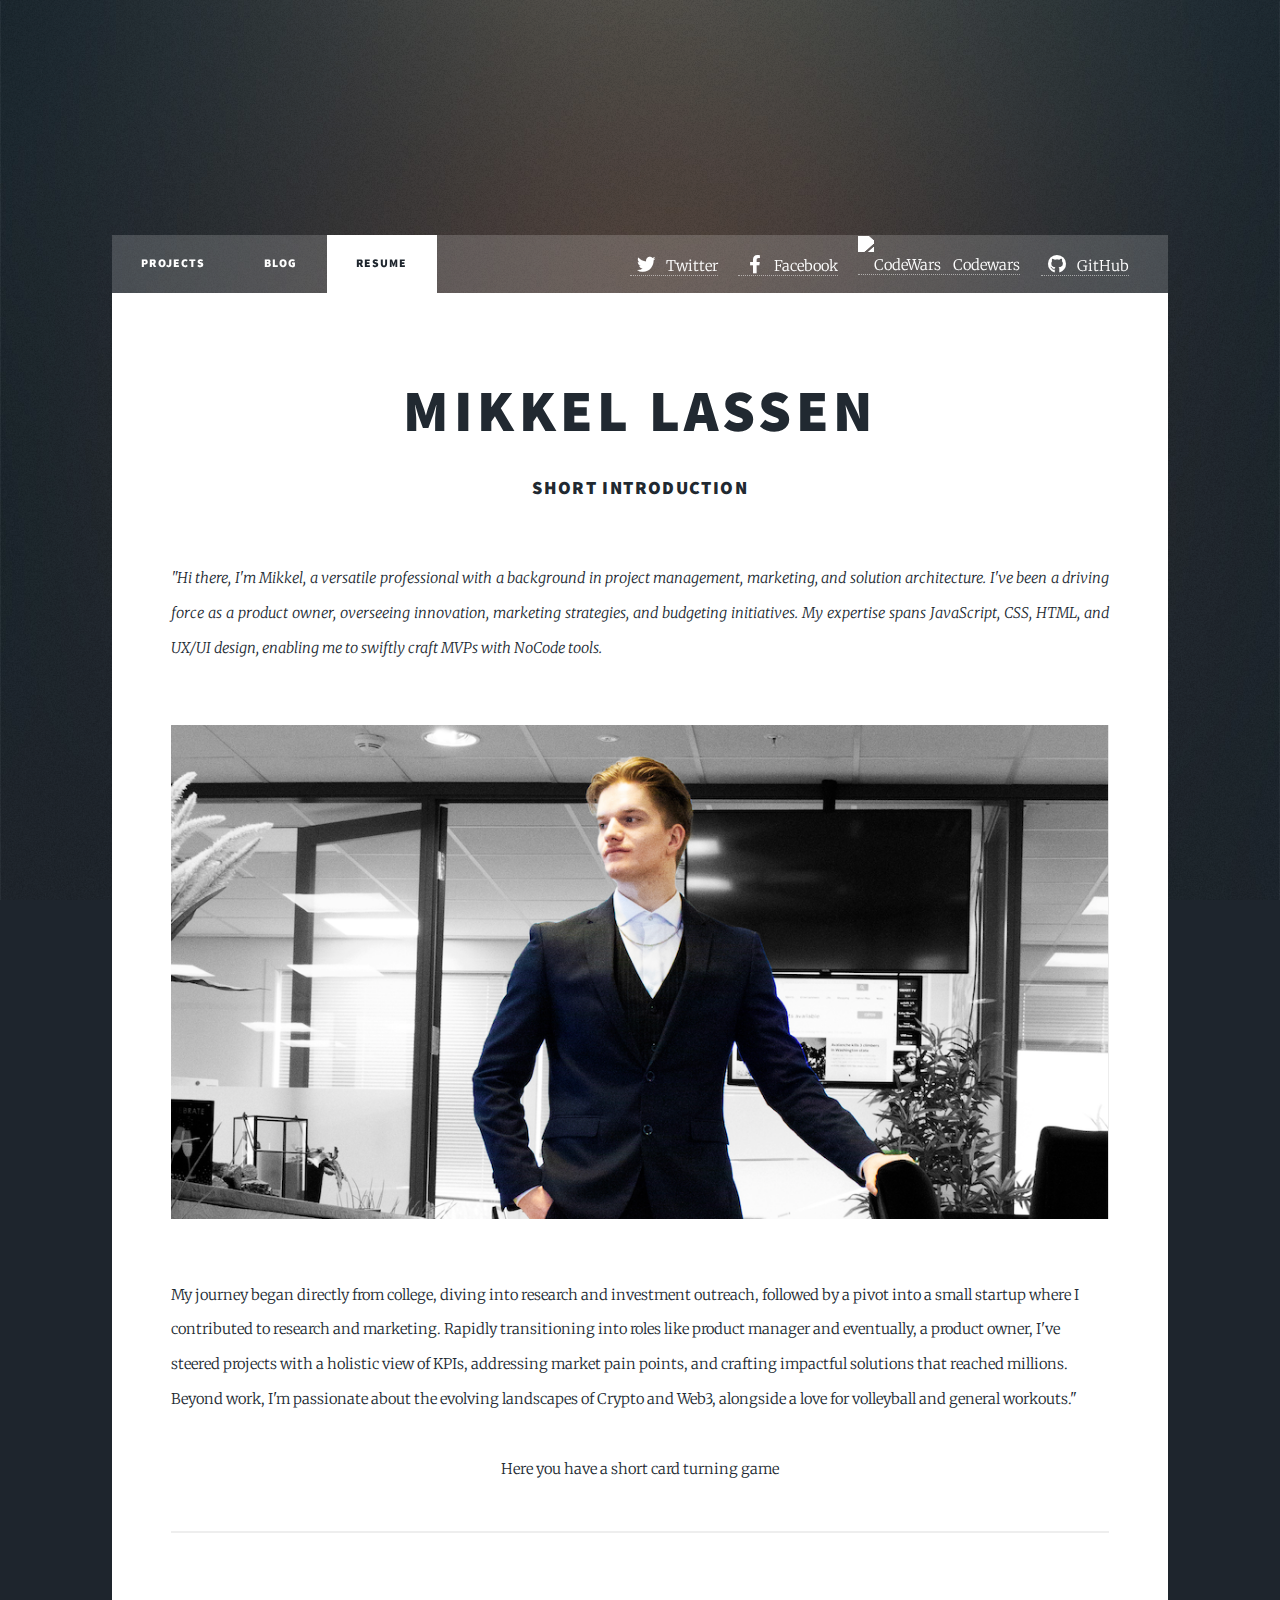
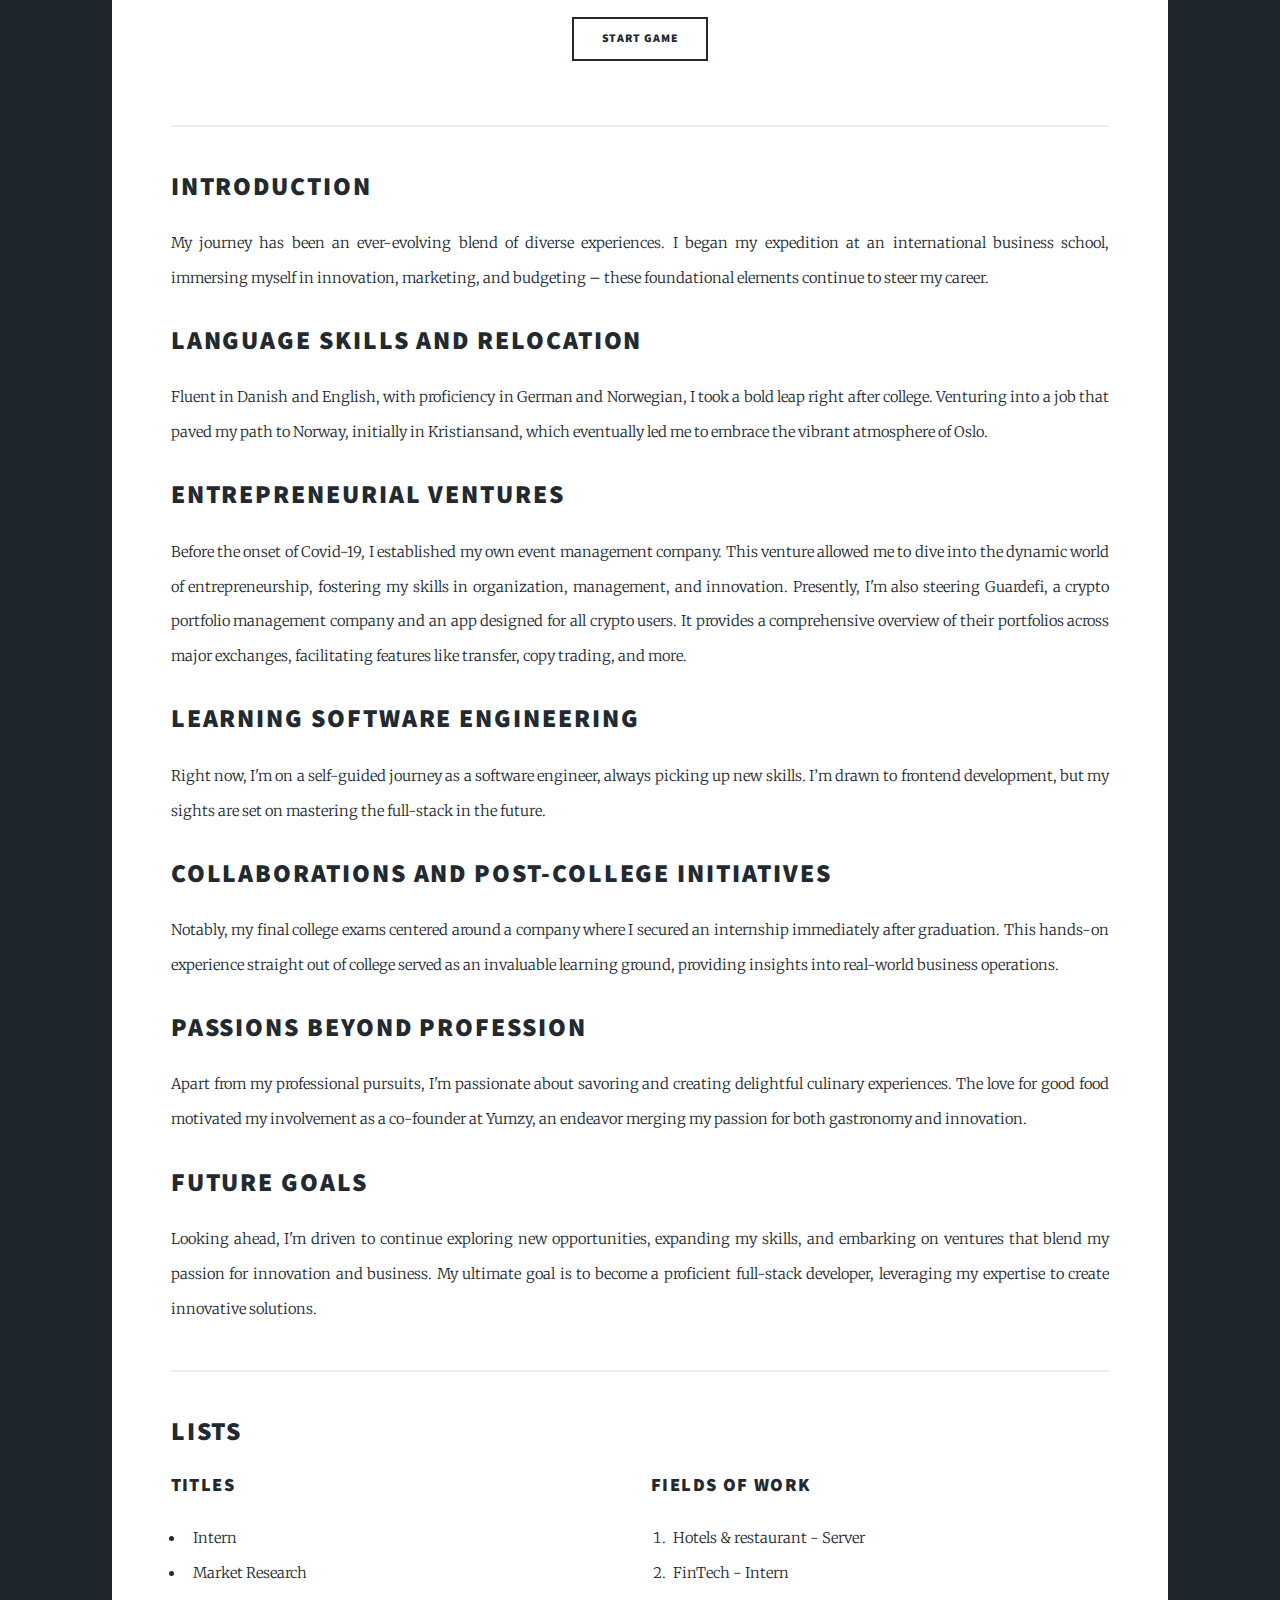
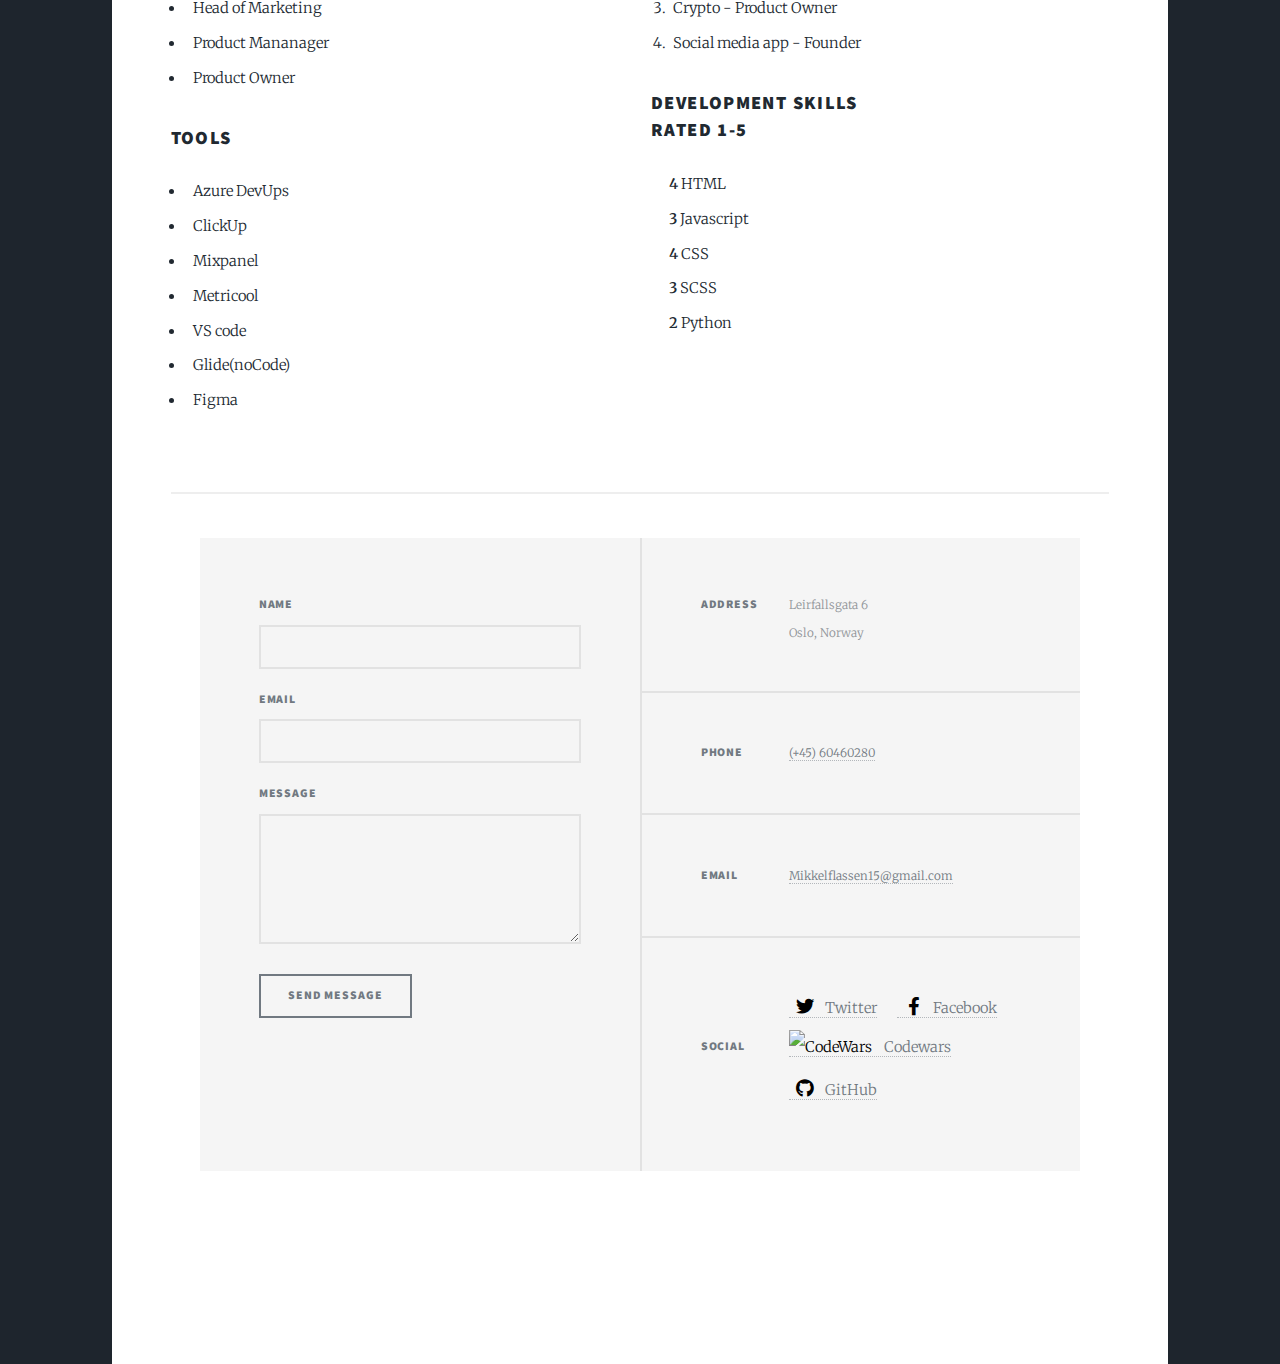
==== commit cccff600: "Update elements.html" ====
--- a/elements.html
+++ b/elements.html
@@ -112,7 +112,7 @@
 									<header>
 									<p>
 										"Hi there, I'm Mikkel, a versatile professional with a background in project management, marketing, and solution architecture. I've been a driving force as a product owner, overseeing innovation, marketing strategies, and budgeting initiatives. My expertise spans JavaScript, CSS, HTML, and UX/UI design, enabling me to swiftly craft MVPs with  NoCode tools.</header>
-										<div class="image main"><img src="images/Mikkelflassen.png" alt="" /></div>
+										<div class="image main"><img src="images/Skærmbillede 2024-03-03 kl. 12.10.33.png" alt="" /></div>
 
 <lr>My journey began directly from college, diving into research and investment outreach, followed by a pivot into a small startup where I contributed to research and marketing. Rapidly transitioning into roles like product manager and eventually, a product owner, I've steered projects with a holistic view of KPIs, addressing market pain points, and crafting impactful solutions that reached millions.
 
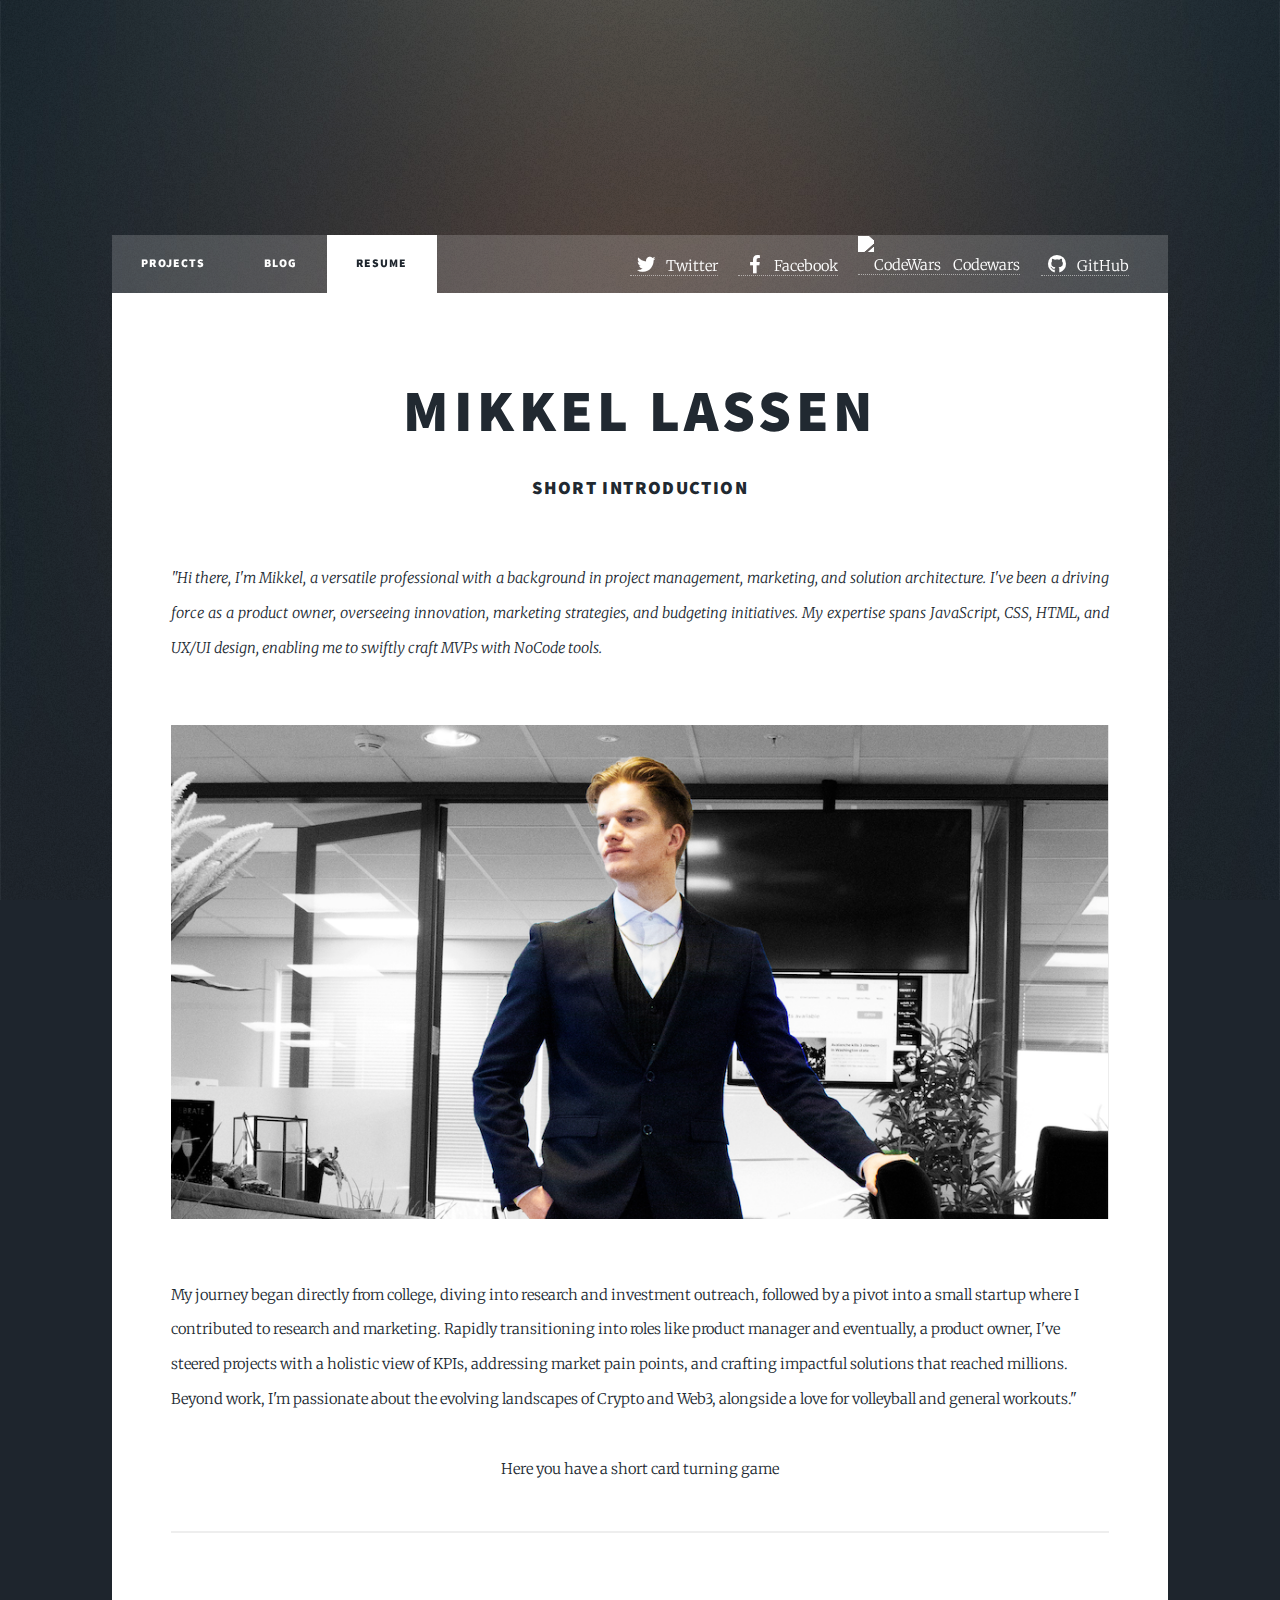
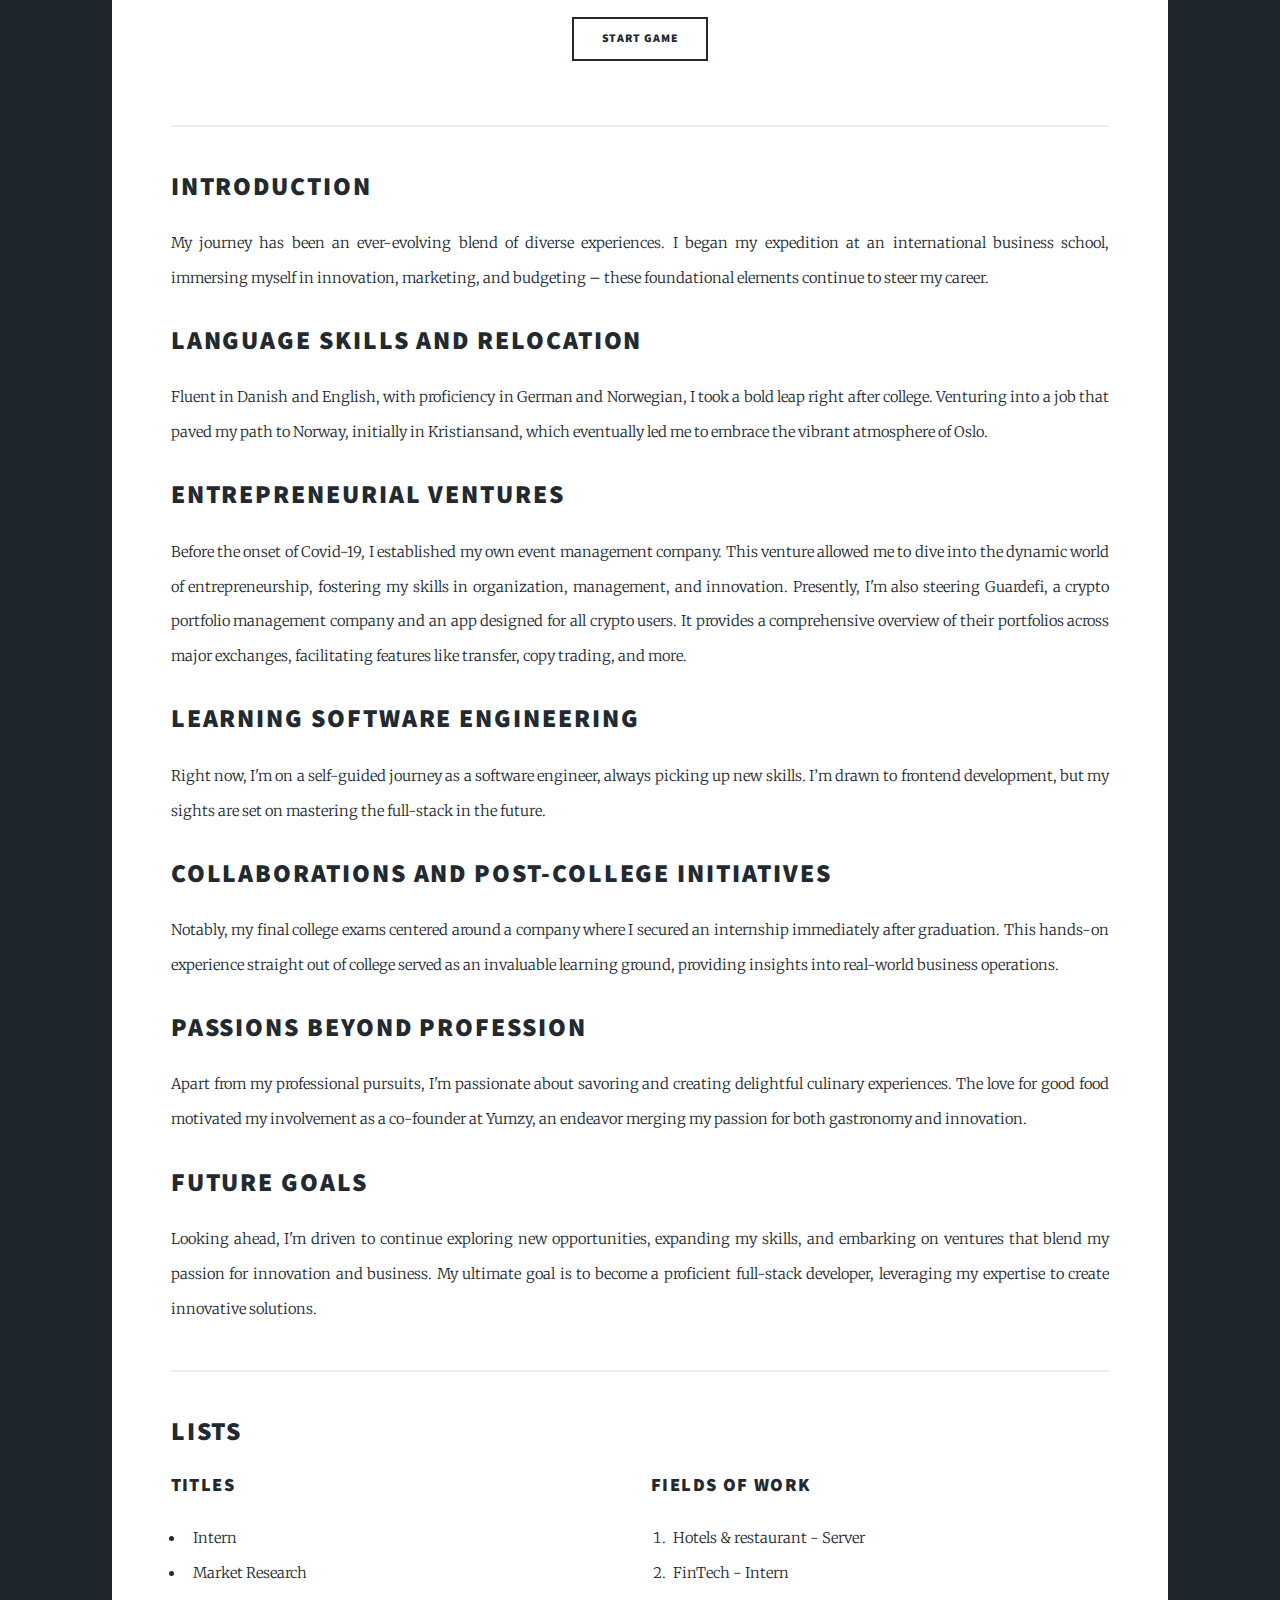
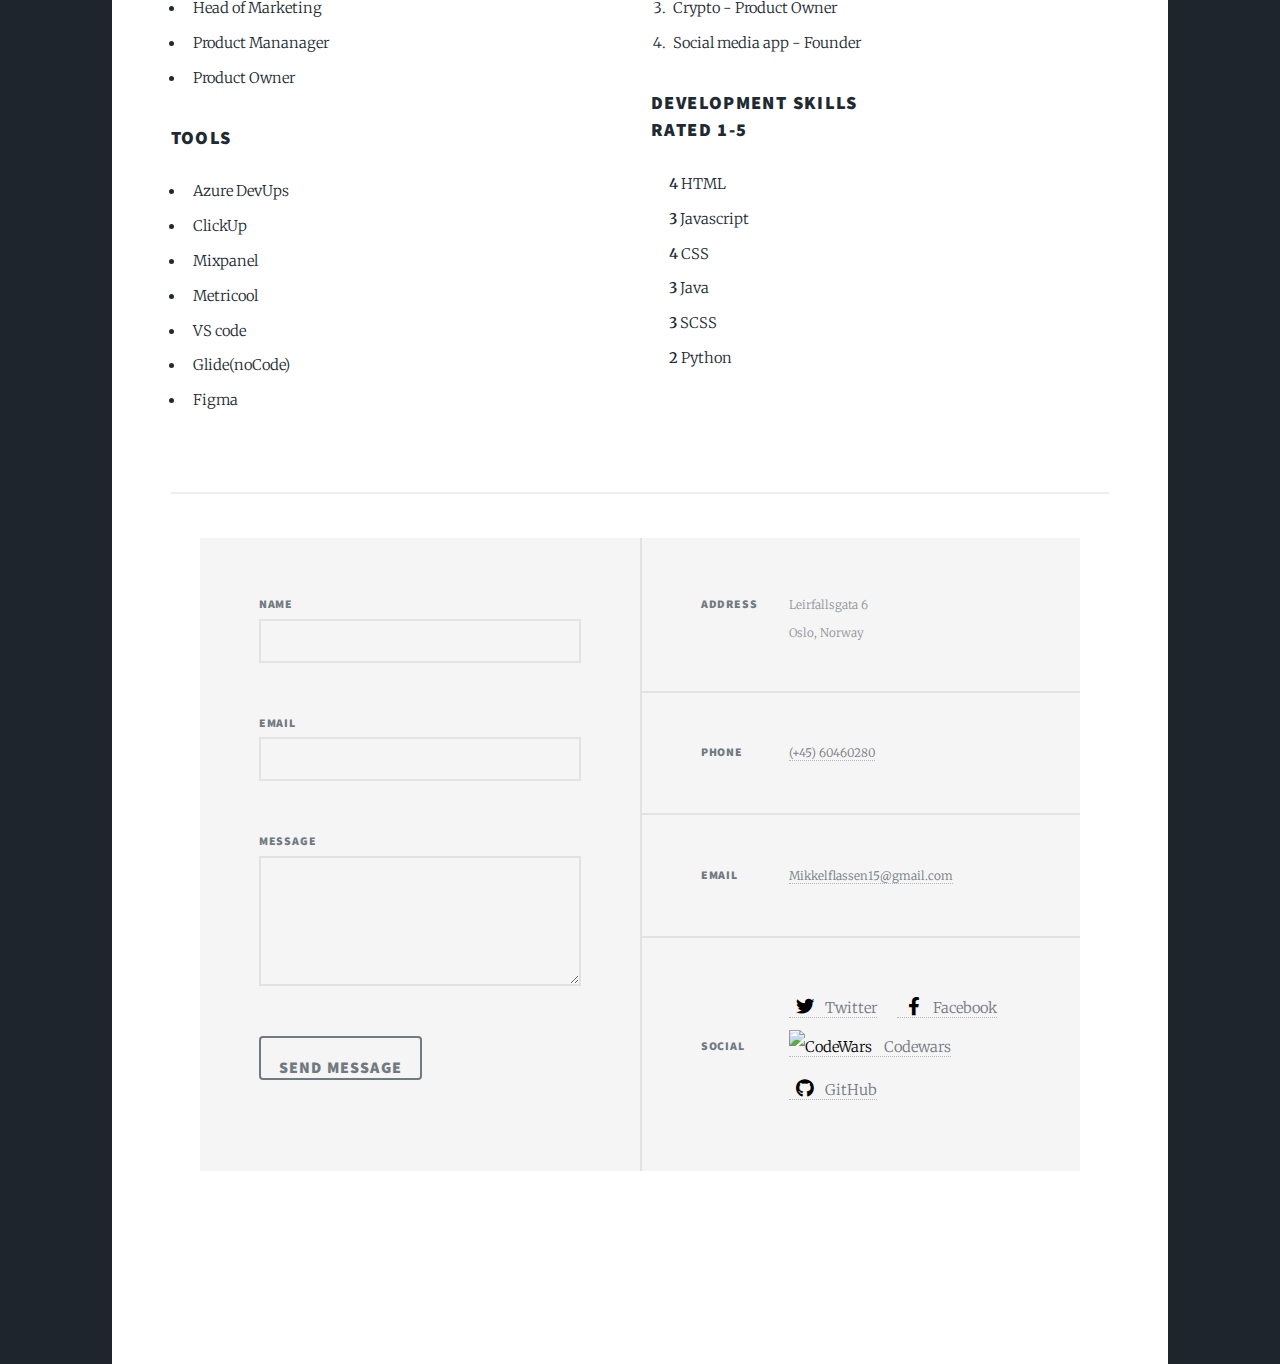
==== commit 4c744df4: "Update elements.html" ====
--- a/elements.html
+++ b/elements.html
@@ -203,6 +203,7 @@
 												<strong> 4</strong> HTML <br>
 												<strong> 3</strong> Javascript <br>
 												<strong> 4</strong> CSS <br>
+												<strong> 3</strong> Java<br>
 												<strong> 3</strong> SCSS <br>
 												<strong> 2</strong> Python<br>
 												 
--- a/assets/css/main.css
+++ b/assets/css/main.css
@@ -7,4702 +7,4869 @@
 	Free for personal and commercial use under the CCA 3.0 license (html5up.net/license)
 */
 
-html, body, div, span, applet, object,
-iframe, h1, h2, h3, h4, h5, h6, p, blockquote,
-pre, a, abbr, acronym, address, big, cite,
-code, del, dfn, em, img, ins, kbd, q, s, samp,
-small, strike, strong, sub, sup, tt, var, b,
-u, i, center, dl, dt, dd, ol, ul, li, fieldset,
-form, label, legend, table, caption, tbody,
-tfoot, thead, tr, th, td, article, aside,
-canvas, details, embed, figure, figcaption,
-footer, header, hgroup, menu, nav, output, ruby,
-section, summary, time, mark, audio, video {
-	margin: 0;
-	padding: 0;
-	border: 0;
-	font-size: 100%;
-	font: inherit;
-	vertical-align: baseline;}
-
-article, aside, details, figcaption, figure,
-footer, header, hgroup, menu, nav, section {
-	display: block;}
+html,
+body,
+div,
+span,
+applet,
+object,
+iframe,
+h1,
+h2,
+h3,
+h4,
+h5,
+h6,
+p,
+blockquote,
+pre,
+a,
+abbr,
+acronym,
+address,
+big,
+cite,
+code,
+del,
+dfn,
+em,
+img,
+ins,
+kbd,
+q,
+s,
+samp,
+small,
+strike,
+strong,
+sub,
+sup,
+tt,
+var,
+b,
+u,
+i,
+center,
+dl,
+dt,
+dd,
+ol,
+ul,
+li,
+fieldset,
+form,
+label,
+legend,
+table,
+caption,
+tbody,
+tfoot,
+thead,
+tr,
+th,
+td,
+article,
+aside,
+canvas,
+details,
+embed,
+figure,
+figcaption,
+footer,
+header,
+hgroup,
+menu,
+nav,
+output,
+ruby,
+section,
+summary,
+time,
+mark,
+audio,
+video {
+  margin: 0;
+  padding: 0;
+  border: 0;
+  font-size: 100%;
+  font: inherit;
+  vertical-align: baseline;
+}
+
+article,
+aside,
+details,
+figcaption,
+figure,
+footer,
+header,
+hgroup,
+menu,
+nav,
+section {
+  display: block;
+}
 
 body {
-	line-height: 1;
-}
-
-ol, ul {
-	list-style: none;
-}
-
-blockquote, q {
-	quotes: none;
-}
-
-	blockquote:before, blockquote:after, q:before, q:after {
-		content: '';
-		content: none;
-	}
+  line-height: 1;
+}
+
+ol,
+ul {
+  list-style: none;
+}
+
+blockquote,
+q {
+  quotes: none;
+}
+
+blockquote:before,
+blockquote:after,
+q:before,
+q:after {
+  content: "";
+  content: none;
+}
 
 table {
-	border-collapse: collapse;
-	border-spacing: 0;
+  border-collapse: collapse;
+  border-spacing: 0;
 }
 
 body {
-	-webkit-text-size-adjust: none;
+  -webkit-text-size-adjust: none;
 }
 
 mark {
-	background-color: transparent;
-	color: inherit;
+  background-color: transparent;
+  color: inherit;
 }
 
 input::-moz-focus-inner {
-	border: 0;
-	padding: 0;
-}
-
-input, select, textarea {
-	-moz-appearance: none;
-	-webkit-appearance: none;
-	-ms-appearance: none;
-	appearance: none;
+  border: 0;
+  padding: 0;
+}
+
+input,
+select,
+textarea {
+  -moz-appearance: none;
+  -webkit-appearance: none;
+  -ms-appearance: none;
+  appearance: none;
 }
 
 /* Basic */
 
-	@-ms-viewport {
-		width: device-width;
-	}
-
-	body {
-		-ms-overflow-style: scrollbar;
-	}
-
-	@media screen and (max-width: 480px) {
-
-		html, body {
-			min-width: 320px;
-		}
-
-	}
-
-	html {
-		box-sizing: border-box;
-	}
-
-	*, *:before, *:after {
-		box-sizing: inherit;
-	}
-
-	body {
-		background-color: #1e252d;
-	}
-
-		body.is-preload *, body.is-preload *:before, body.is-preload *:after {
-			-moz-animation: none !important;
-			-webkit-animation: none !important;
-			-ms-animation: none !important;
-			animation: none !important;
-			-moz-transition: none !important;
-			-webkit-transition: none !important;
-			-ms-transition: none !important;
-			transition: none !important;
-		}
+@-ms-viewport {
+  width: device-width;
+}
+
+body {
+  -ms-overflow-style: scrollbar;
+}
+
+@media screen and (max-width: 480px) {
+  html,
+  body {
+    min-width: 320px;
+  }
+}
+
+html {
+  box-sizing: border-box;
+}
+
+*,
+*:before,
+*:after {
+  box-sizing: inherit;
+}
+
+body {
+  background-color: #1e252d;
+}
+
+body.is-preload *,
+body.is-preload *:before,
+body.is-preload *:after {
+  -moz-animation: none !important;
+  -webkit-animation: none !important;
+  -ms-animation: none !important;
+  animation: none !important;
+  -moz-transition: none !important;
+  -webkit-transition: none !important;
+  -ms-transition: none !important;
+  transition: none !important;
+}
 
 /* Type */
 
-	html {
-		font-size: 16pt;
-	}
-
-		@media screen and (max-width: 1680px) {
-
-			html {
-				font-size: 12pt;
-			}
-
-		}
-
-		@media screen and (max-width: 1280px) {
-
-			html {
-				font-size: 11pt;
-			}
-
-		}
-
-		@media screen and (max-width: 360px) {
-
-			html {
-				font-size: 10pt;
-			}
-
-		}
-
-	body {
-		color: #212931;
-	}
-
-	body, input, select, textarea {
-		font-family: "Merriweather", Georgia, serif;
-		font-weight: 300;
-		font-size: 1rem;
-		line-height: 2.375;
-	}
-
-	a {
-		-moz-transition: color 0.2s ease-in-out, background-color 0.2s ease-in-out, border-color 0.2s ease-in-out, box-shadow 0.2s ease-in-out;
-		-webkit-transition: color 0.2s ease-in-out, background-color 0.2s ease-in-out, border-color 0.2s ease-in-out, box-shadow 0.2s ease-in-out;
-		-ms-transition: color 0.2s ease-in-out, background-color 0.2s ease-in-out, border-color 0.2s ease-in-out, box-shadow 0.2s ease-in-out;
-		transition: color 0.2s ease-in-out, background-color 0.2s ease-in-out, border-color 0.2s ease-in-out, box-shadow 0.2s ease-in-out;
-		border-bottom: dotted 1px;
-		text-decoration: none;
-	}
-
-		a:hover {
-			border-bottom-color: transparent;
-		}
-
-	strong, b {
-		font-weight: 600;
-	}
-
-	em, i {
-		font-style: italic;
-	}
-
-	p {
-		text-align: justify;
-		margin: 0 0 2rem 0;
-	}
-
-	h1, h2, h3, h4, h5, h6 {
-		font-family: "Source Sans Pro", Helvetica, sans-serif;
-		font-weight: 900;
-		line-height: 1.5;
-		letter-spacing: 0.075em;
-		text-transform: uppercase;
-		margin: 0 0 1rem 0;
-	}
-
-		h1 a, h2 a, h3 a, h4 a, h5 a, h6 a {
-			border-bottom: 0;
-			color: inherit;
-			text-decoration: none;
-		}
-
-	h1 {
-		font-size: 4rem;
-		line-height: 1.1;
-		margin: 0 0 2rem 0;
-	}
-
-	h2 {
-		font-size: 1.75rem;
-		line-height: 1.3;
-		margin: 0 0 1.5rem 0;
-	}
-
-	h3 {
-		font-size: 1.25rem;
-		margin: 0 0 1.5rem 0;
-	}
-
-	h4 {
-		font-size: 1rem;
-	}
-
-	h5 {
-		font-size: 0.9rem;
-	}
-
-	h6 {
-		font-size: 0.8rem;
-	}
-
-	sub {
-		font-size: 0.8rem;
-		position: relative;
-		top: 0.5rem;
-	}
-
-	sup {
-		font-size: 0.8rem;
-		position: relative;
-		top: -0.5rem;
-	}
-
-	blockquote {
-		border-left: solid 4px;
-		font-style: italic;
-		margin: 0 0 2rem 0;
-		padding: 0.5rem 0 0.5rem 2rem;
-	}
-
-	code {
-		border: solid 2px;
-		font-family: "Courier New", monospace;
-		font-size: 0.9rem;
-		margin: 0 0.25rem;
-		padding: 0.25rem 0.65rem;
-	}
-
-	pre {
-		-webkit-overflow-scrolling: touch;
-		font-family: "Courier New", monospace;
-		font-size: 0.9rem;
-		margin: 0 0 2rem 0;
-	}
-
-		pre code {
-			display: block;
-			line-height: 1.75;
-			padding: 1rem 1.5rem;
-			overflow-x: auto;
-		}
-
-	hr {
-		border: 0;
-		border-bottom: solid 2px;
-		margin: 3rem 0;
-	}
-
-		hr.major {
-			margin: 5rem 0;
-		}
-
-	.align-left {
-		text-align: left;
-	}
-
-	.align-center {
-		text-align: center;
-	}
-
-	.align-right {
-		text-align: right;
-	}
-
-	input, select, textarea {
-		color: #212931;
-	}
-
-	a {
-		color: #212931;
-		border-bottom-color: rgba(33, 41, 49, 0.5);
-	}
-
-		a:hover {
-			border-bottom-color: transparent;
-			color: #18bfef !important;
-		}
-
-	strong, b {
-		color: #212931;
-	}
-
-	h1, h2, h3, h4, h5, h6 {
-		color: #212931;
-	}
-
-	blockquote {
-		border-left-color: #eeeeee;
-	}
-
-	code {
-		background: rgba(220, 220, 220, 0.25);
-		border-color: #eeeeee;
-	}
-
-	hr {
-		border-bottom-color: #eeeeee;
-	}
+html {
+  font-size: 16pt;
+}
+
+@media screen and (max-width: 1680px) {
+  html {
+    font-size: 12pt;
+  }
+}
+
+@media screen and (max-width: 1280px) {
+  html {
+    font-size: 11pt;
+  }
+}
+
+@media screen and (max-width: 360px) {
+  html {
+    font-size: 10pt;
+  }
+}
+
+body {
+  color: #212931;
+}
+
+body,
+input,
+select,
+textarea {
+  font-family: "Merriweather", Georgia, serif;
+  font-weight: 300;
+  font-size: 1rem;
+  line-height: 2.375;
+}
+
+a {
+  -moz-transition: color 0.2s ease-in-out, background-color 0.2s ease-in-out,
+    border-color 0.2s ease-in-out, box-shadow 0.2s ease-in-out;
+  -webkit-transition: color 0.2s ease-in-out, background-color 0.2s ease-in-out,
+    border-color 0.2s ease-in-out, box-shadow 0.2s ease-in-out;
+  -ms-transition: color 0.2s ease-in-out, background-color 0.2s ease-in-out,
+    border-color 0.2s ease-in-out, box-shadow 0.2s ease-in-out;
+  transition: color 0.2s ease-in-out, background-color 0.2s ease-in-out,
+    border-color 0.2s ease-in-out, box-shadow 0.2s ease-in-out;
+  border-bottom: dotted 1px;
+  text-decoration: none;
+}
+
+a:hover {
+  border-bottom-color: transparent;
+}
+
+strong,
+b {
+  font-weight: 600;
+}
+
+em,
+i {
+  font-style: italic;
+}
+
+p {
+  text-align: justify;
+  margin: 0 0 2rem 0;
+}
+
+h1,
+h2,
+h3,
+h4,
+h5,
+h6 {
+  font-family: "Source Sans Pro", Helvetica, sans-serif;
+  font-weight: 900;
+  line-height: 1.5;
+  letter-spacing: 0.075em;
+  text-transform: uppercase;
+  margin: 0 0 1rem 0;
+}
+
+h1 a,
+h2 a,
+h3 a,
+h4 a,
+h5 a,
+h6 a {
+  border-bottom: 0;
+  color: inherit;
+  text-decoration: none;
+}
+
+h1 {
+  font-size: 4rem;
+  line-height: 1.1;
+  margin: 0 0 2rem 0;
+}
+
+h2 {
+  font-size: 1.75rem;
+  line-height: 1.3;
+  margin: 0 0 1.5rem 0;
+}
+
+h3 {
+  font-size: 1.25rem;
+  margin: 0 0 1.5rem 0;
+}
+
+h4 {
+  font-size: 1rem;
+}
+
+h5 {
+  font-size: 0.9rem;
+}
+
+h6 {
+  font-size: 0.8rem;
+}
+
+sub {
+  font-size: 0.8rem;
+  position: relative;
+  top: 0.5rem;
+}
+
+sup {
+  font-size: 0.8rem;
+  position: relative;
+  top: -0.5rem;
+}
+
+blockquote {
+  border-left: solid 4px;
+  font-style: italic;
+  margin: 0 0 2rem 0;
+  padding: 0.5rem 0 0.5rem 2rem;
+}
+
+code {
+  border: solid 2px;
+  font-family: "Courier New", monospace;
+  font-size: 0.9rem;
+  margin: 0 0.25rem;
+  padding: 0.25rem 0.65rem;
+}
+
+pre {
+  -webkit-overflow-scrolling: touch;
+  font-family: "Courier New", monospace;
+  font-size: 0.9rem;
+  margin: 0 0 2rem 0;
+}
+
+pre code {
+  display: block;
+  line-height: 1.75;
+  padding: 1rem 1.5rem;
+  overflow-x: auto;
+}
+
+hr {
+  border: 0;
+  border-bottom: solid 2px;
+  margin: 3rem 0;
+}
+
+hr.major {
+  margin: 5rem 0;
+}
+
+.align-left {
+  text-align: left;
+}
+
+.align-center {
+  text-align: center;
+}
+
+.align-right {
+  text-align: right;
+}
+
+input,
+select,
+textarea {
+  color: #212931;
+}
+
+a {
+  color: #212931;
+  border-bottom-color: rgba(33, 41, 49, 0.5);
+}
+
+a:hover {
+  border-bottom-color: transparent;
+  color: #18bfef !important;
+}
+
+strong,
+b {
+  color: #212931;
+}
+
+h1,
+h2,
+h3,
+h4,
+h5,
+h6 {
+  color: #212931;
+}
+
+blockquote {
+  border-left-color: #eeeeee;
+}
+
+code {
+  background: rgba(220, 220, 220, 0.25);
+  border-color: #eeeeee;
+}
+
+hr {
+  border-bottom-color: #eeeeee;
+}
 
 /* Row */
 
-	.row {
-		display: flex;
-		flex-wrap: wrap;
-		box-sizing: border-box;
-		align-items: stretch;
-	}
-
-		.row > * {
-			box-sizing: border-box;
-		}
-
-		.row.gtr-uniform > * > :last-child {
-			margin-bottom: 0;
-		}
-
-		.row.aln-left {
-			justify-content: flex-start;
-		}
-
-		.row.aln-center {
-			justify-content: center;
-		}
-
-		.row.aln-right {
-			justify-content: flex-end;
-		}
-
-		.row.aln-top {
-			align-items: flex-start;
-		}
-
-		.row.aln-middle {
-			align-items: center;
-		}
-
-		.row.aln-bottom {
-			align-items: flex-end;
-		}
-
-		.row > .imp {
-			order: -1;
-		}
-
-		.row > .col-1 {
-			width: 8.33333%;
-		}
-
-		.row > .off-1 {
-			margin-left: 8.33333%;
-		}
-
-		.row > .col-2 {
-			width: 16.66667%;
-		}
-
-		.row > .off-2 {
-			margin-left: 16.66667%;
-		}
-
-		.row > .col-3 {
-			width: 25%;
-		}
-
-		.row > .off-3 {
-			margin-left: 25%;
-		}
-
-		.row > .col-4 {
-			width: 33.33333%;
-		}
-
-		.row > .off-4 {
-			margin-left: 33.33333%;
-		}
-
-		.row > .col-5 {
-			width: 41.66667%;
-		}
-
-		.row > .off-5 {
-			margin-left: 41.66667%;
-		}
-
-		.row > .col-6 {
-			width: 50%;
-		}
-
-		.row > .off-6 {
-			margin-left: 50%;
-		}
-
-		.row > .col-7 {
-			width: 58.33333%;
-		}
-
-		.row > .off-7 {
-			margin-left: 58.33333%;
-		}
-
-		.row > .col-8 {
-			width: 66.66667%;
-		}
-
-		.row > .off-8 {
-			margin-left: 66.66667%;
-		}
-
-		.row > .col-9 {
-			width: 75%;
-		}
-
-		.row > .off-9 {
-			margin-left: 75%;
-		}
-
-		.row > .col-10 {
-			width: 83.33333%;
-		}
-
-		.row > .off-10 {
-			margin-left: 83.33333%;
-		}
-
-		.row > .col-11 {
-			width: 91.66667%;
-		}
-
-		.row > .off-11 {
-			margin-left: 91.66667%;
-		}
-
-		.row > .col-12 {
-			width: 100%;
-		}
-
-		.row > .off-12 {
-			margin-left: 100%;
-		}
-
-		.row.gtr-0 {
-			margin-top: 0;
-			margin-left: 0rem;
-		}
-
-			.row.gtr-0 > * {
-				padding: 0 0 0 0rem;
-			}
-
-			.row.gtr-0.gtr-uniform {
-				margin-top: 0rem;
-			}
-
-				.row.gtr-0.gtr-uniform > * {
-					padding-top: 0rem;
-				}
-
-		.row.gtr-25 {
-			margin-top: 0;
-			margin-left: -0.375rem;
-		}
-
-			.row.gtr-25 > * {
-				padding: 0 0 0 0.375rem;
-			}
-
-			.row.gtr-25.gtr-uniform {
-				margin-top: -0.375rem;
-			}
-
-				.row.gtr-25.gtr-uniform > * {
-					padding-top: 0.375rem;
-				}
-
-		.row.gtr-50 {
-			margin-top: 0;
-			margin-left: -0.75rem;
-		}
-
-			.row.gtr-50 > * {
-				padding: 0 0 0 0.75rem;
-			}
-
-			.row.gtr-50.gtr-uniform {
-				margin-top: -0.75rem;
-			}
-
-				.row.gtr-50.gtr-uniform > * {
-					padding-top: 0.75rem;
-				}
-
-		.row {
-			margin-top: 0;
-			margin-left: -1.5rem;
-		}
-
-			.row > * {
-				padding: 0 0 0 1.5rem;
-			}
-
-			.row.gtr-uniform {
-				margin-top: -1.5rem;
-			}
-
-				.row.gtr-uniform > * {
-					padding-top: 1.5rem;
-				}
-
-		.row.gtr-150 {
-			margin-top: 0;
-			margin-left: -2.25rem;
-		}
-
-			.row.gtr-150 > * {
-				padding: 0 0 0 2.25rem;
-			}
-
-			.row.gtr-150.gtr-uniform {
-				margin-top: -2.25rem;
-			}
-
-				.row.gtr-150.gtr-uniform > * {
-					padding-top: 2.25rem;
-				}
-
-		.row.gtr-200 {
-			margin-top: 0;
-			margin-left: -3rem;
-		}
-
-			.row.gtr-200 > * {
-				padding: 0 0 0 3rem;
-			}
-
-			.row.gtr-200.gtr-uniform {
-				margin-top: -3rem;
-			}
-
-				.row.gtr-200.gtr-uniform > * {
-					padding-top: 3rem;
-				}
-
-		@media screen and (max-width: 1680px) {
-
-			.row {
-				display: flex;
-				flex-wrap: wrap;
-				box-sizing: border-box;
-				align-items: stretch;
-			}
-
-				.row > * {
-					box-sizing: border-box;
-				}
-
-				.row.gtr-uniform > * > :last-child {
-					margin-bottom: 0;
-				}
-
-				.row.aln-left {
-					justify-content: flex-start;
-				}
-
-				.row.aln-center {
-					justify-content: center;
-				}
-
-				.row.aln-right {
-					justify-content: flex-end;
-				}
-
-				.row.aln-top {
-					align-items: flex-start;
-				}
-
-				.row.aln-middle {
-					align-items: center;
-				}
-
-				.row.aln-bottom {
-					align-items: flex-end;
-				}
-
-				.row > .imp-xlarge {
-					order: -1;
-				}
-
-				.row > .col-1-xlarge {
-					width: 8.33333%;
-				}
-
-				.row > .off-1-xlarge {
-					margin-left: 8.33333%;
-				}
-
-				.row > .col-2-xlarge {
-					width: 16.66667%;
-				}
-
-				.row > .off-2-xlarge {
-					margin-left: 16.66667%;
-				}
-
-				.row > .col-3-xlarge {
-					width: 25%;
-				}
-
-				.row > .off-3-xlarge {
-					margin-left: 25%;
-				}
-
-				.row > .col-4-xlarge {
-					width: 33.33333%;
-				}
-
-				.row > .off-4-xlarge {
-					margin-left: 33.33333%;
-				}
-
-				.row > .col-5-xlarge {
-					width: 41.66667%;
-				}
-
-				.row > .off-5-xlarge {
-					margin-left: 41.66667%;
-				}
-
-				.row > .col-6-xlarge {
-					width: 50%;
-				}
-
-				.row > .off-6-xlarge {
-					margin-left: 50%;
-				}
-
-				.row > .col-7-xlarge {
-					width: 58.33333%;
-				}
-
-				.row > .off-7-xlarge {
-					margin-left: 58.33333%;
-				}
-
-				.row > .col-8-xlarge {
-					width: 66.66667%;
-				}
-
-				.row > .off-8-xlarge {
-					margin-left: 66.66667%;
-				}
-
-				.row > .col-9-xlarge {
-					width: 75%;
-				}
-
-				.row > .off-9-xlarge {
-					margin-left: 75%;
-				}
-
-				.row > .col-10-xlarge {
-					width: 83.33333%;
-				}
-
-				.row > .off-10-xlarge {
-					margin-left: 83.33333%;
-				}
-
-				.row > .col-11-xlarge {
-					width: 91.66667%;
-				}
-
-				.row > .off-11-xlarge {
-					margin-left: 91.66667%;
-				}
-
-				.row > .col-12-xlarge {
-					width: 100%;
-				}
-
-				.row > .off-12-xlarge {
-					margin-left: 100%;
-				}
-
-				.row.gtr-0 {
-					margin-top: 0;
-					margin-left: 0rem;
-				}
-
-					.row.gtr-0 > * {
-						padding: 0 0 0 0rem;
-					}
-
-					.row.gtr-0.gtr-uniform {
-						margin-top: 0rem;
-					}
-
-						.row.gtr-0.gtr-uniform > * {
-							padding-top: 0rem;
-						}
-
-				.row.gtr-25 {
-					margin-top: 0;
-					margin-left: -0.375rem;
-				}
-
-					.row.gtr-25 > * {
-						padding: 0 0 0 0.375rem;
-					}
-
-					.row.gtr-25.gtr-uniform {
-						margin-top: -0.375rem;
-					}
-
-						.row.gtr-25.gtr-uniform > * {
-							padding-top: 0.375rem;
-						}
-
-				.row.gtr-50 {
-					margin-top: 0;
-					margin-left: -0.75rem;
-				}
-
-					.row.gtr-50 > * {
-						padding: 0 0 0 0.75rem;
-					}
-
-					.row.gtr-50.gtr-uniform {
-						margin-top: -0.75rem;
-					}
-
-						.row.gtr-50.gtr-uniform > * {
-							padding-top: 0.75rem;
-						}
-
-				.row {
-					margin-top: 0;
-					margin-left: -1.5rem;
-				}
-
-					.row > * {
-						padding: 0 0 0 1.5rem;
-					}
-
-					.row.gtr-uniform {
-						margin-top: -1.5rem;
-					}
-
-						.row.gtr-uniform > * {
-							padding-top: 1.5rem;
-						}
-
-				.row.gtr-150 {
-					margin-top: 0;
-					margin-left: -2.25rem;
-				}
-
-					.row.gtr-150 > * {
-						padding: 0 0 0 2.25rem;
-					}
-
-					.row.gtr-150.gtr-uniform {
-						margin-top: -2.25rem;
-					}
-
-						.row.gtr-150.gtr-uniform > * {
-							padding-top: 2.25rem;
-						}
-
-				.row.gtr-200 {
-					margin-top: 0;
-					margin-left: -3rem;
-				}
-
-					.row.gtr-200 > * {
-						padding: 0 0 0 3rem;
-					}
-
-					.row.gtr-200.gtr-uniform {
-						margin-top: -3rem;
-					}
-
-						.row.gtr-200.gtr-uniform > * {
-							padding-top: 3rem;
-						}
-
-		}
-
-		@media screen and (max-width: 1280px) {
-
-			.row {
-				display: flex;
-				flex-wrap: wrap;
-				box-sizing: border-box;
-				align-items: stretch;
-			}
-
-				.row > * {
-					box-sizing: border-box;
-				}
-
-				.row.gtr-uniform > * > :last-child {
-					margin-bottom: 0;
-				}
-
-				.row.aln-left {
-					justify-content: flex-start;
-				}
-
-				.row.aln-center {
-					justify-content: center;
-				}
-
-				.row.aln-right {
-					justify-content: flex-end;
-				}
-
-				.row.aln-top {
-					align-items: flex-start;
-				}
-
-				.row.aln-middle {
-					align-items: center;
-				}
-
-				.row.aln-bottom {
-					align-items: flex-end;
-				}
-
-				.row > .imp-large {
-					order: -1;
-				}
-
-				.row > .col-1-large {
-					width: 8.33333%;
-				}
-
-				.row > .off-1-large {
-					margin-left: 8.33333%;
-				}
-
-				.row > .col-2-large {
-					width: 16.66667%;
-				}
-
-				.row > .off-2-large {
-					margin-left: 16.66667%;
-				}
-
-				.row > .col-3-large {
-					width: 25%;
-				}
-
-				.row > .off-3-large {
-					margin-left: 25%;
-				}
-
-				.row > .col-4-large {
-					width: 33.33333%;
-				}
-
-				.row > .off-4-large {
-					margin-left: 33.33333%;
-				}
-
-				.row > .col-5-large {
-					width: 41.66667%;
-				}
-
-				.row > .off-5-large {
-					margin-left: 41.66667%;
-				}
-
-				.row > .col-6-large {
-					width: 50%;
-				}
-
-				.row > .off-6-large {
-					margin-left: 50%;
-				}
-
-				.row > .col-7-large {
-					width: 58.33333%;
-				}
-
-				.row > .off-7-large {
-					margin-left: 58.33333%;
-				}
-
-				.row > .col-8-large {
-					width: 66.66667%;
-				}
-
-				.row > .off-8-large {
-					margin-left: 66.66667%;
-				}
-
-				.row > .col-9-large {
-					width: 75%;
-				}
-
-				.row > .off-9-large {
-					margin-left: 75%;
-				}
-
-				.row > .col-10-large {
-					width: 83.33333%;
-				}
-
-				.row > .off-10-large {
-					margin-left: 83.33333%;
-				}
-
-				.row > .col-11-large {
-					width: 91.66667%;
-				}
-
-				.row > .off-11-large {
-					margin-left: 91.66667%;
-				}
-
-				.row > .col-12-large {
-					width: 100%;
-				}
-
-				.row > .off-12-large {
-					margin-left: 100%;
-				}
-
-				.row.gtr-0 {
-					margin-top: 0;
-					margin-left: 0rem;
-				}
-
-					.row.gtr-0 > * {
-						padding: 0 0 0 0rem;
-					}
-
-					.row.gtr-0.gtr-uniform {
-						margin-top: 0rem;
-					}
-
-						.row.gtr-0.gtr-uniform > * {
-							padding-top: 0rem;
-						}
-
-				.row.gtr-25 {
-					margin-top: 0;
-					margin-left: -0.375rem;
-				}
-
-					.row.gtr-25 > * {
-						padding: 0 0 0 0.375rem;
-					}
-
-					.row.gtr-25.gtr-uniform {
-						margin-top: -0.375rem;
-					}
-
-						.row.gtr-25.gtr-uniform > * {
-							padding-top: 0.375rem;
-						}
-
-				.row.gtr-50 {
-					margin-top: 0;
-					margin-left: -0.75rem;
-				}
-
-					.row.gtr-50 > * {
-						padding: 0 0 0 0.75rem;
-					}
-
-					.row.gtr-50.gtr-uniform {
-						margin-top: -0.75rem;
-					}
-
-						.row.gtr-50.gtr-uniform > * {
-							padding-top: 0.75rem;
-						}
-
-				.row {
-					margin-top: 0;
-					margin-left: -1.5rem;
-				}
-
-					.row > * {
-						padding: 0 0 0 1.5rem;
-					}
-
-					.row.gtr-uniform {
-						margin-top: -1.5rem;
-					}
-
-						.row.gtr-uniform > * {
-							padding-top: 1.5rem;
-						}
-
-				.row.gtr-150 {
-					margin-top: 0;
-					margin-left: -2.25rem;
-				}
-
-					.row.gtr-150 > * {
-						padding: 0 0 0 2.25rem;
-					}
-
-					.row.gtr-150.gtr-uniform {
-						margin-top: -2.25rem;
-					}
-
-						.row.gtr-150.gtr-uniform > * {
-							padding-top: 2.25rem;
-						}
-
-				.row.gtr-200 {
-					margin-top: 0;
-					margin-left: -3rem;
-				}
-
-					.row.gtr-200 > * {
-						padding: 0 0 0 3rem;
-					}
-
-					.row.gtr-200.gtr-uniform {
-						margin-top: -3rem;
-					}
-
-						.row.gtr-200.gtr-uniform > * {
-							padding-top: 3rem;
-						}
-
-		}
-
-		@media screen and (max-width: 980px) {
-
-			.row {
-				display: flex;
-				flex-wrap: wrap;
-				box-sizing: border-box;
-				align-items: stretch;
-			}
-
-				.row > * {
-					box-sizing: border-box;
-				}
-
-				.row.gtr-uniform > * > :last-child {
-					margin-bottom: 0;
-				}
-
-				.row.aln-left {
-					justify-content: flex-start;
-				}
-
-				.row.aln-center {
-					justify-content: center;
-				}
-
-				.row.aln-right {
-					justify-content: flex-end;
-				}
-
-				.row.aln-top {
-					align-items: flex-start;
-				}
-
-				.row.aln-middle {
-					align-items: center;
-				}
-
-				.row.aln-bottom {
-					align-items: flex-end;
-				}
-
-				.row > .imp-medium {
-					order: -1;
-				}
-
-				.row > .col-1-medium {
-					width: 8.33333%;
-				}
-
-				.row > .off-1-medium {
-					margin-left: 8.33333%;
-				}
-
-				.row > .col-2-medium {
-					width: 16.66667%;
-				}
-
-				.row > .off-2-medium {
-					margin-left: 16.66667%;
-				}
-
-				.row > .col-3-medium {
-					width: 25%;
-				}
-
-				.row > .off-3-medium {
-					margin-left: 25%;
-				}
-
-				.row > .col-4-medium {
-					width: 33.33333%;
-				}
-
-				.row > .off-4-medium {
-					margin-left: 33.33333%;
-				}
-
-				.row > .col-5-medium {
-					width: 41.66667%;
-				}
-
-				.row > .off-5-medium {
-					margin-left: 41.66667%;
-				}
-
-				.row > .col-6-medium {
-					width: 50%;
-				}
-
-				.row > .off-6-medium {
-					margin-left: 50%;
-				}
-
-				.row > .col-7-medium {
-					width: 58.33333%;
-				}
-
-				.row > .off-7-medium {
-					margin-left: 58.33333%;
-				}
-
-				.row > .col-8-medium {
-					width: 66.66667%;
-				}
-
-				.row > .off-8-medium {
-					margin-left: 66.66667%;
-				}
-
-				.row > .col-9-medium {
-					width: 75%;
-				}
-
-				.row > .off-9-medium {
-					margin-left: 75%;
-				}
-
-				.row > .col-10-medium {
-					width: 83.33333%;
-				}
-
-				.row > .off-10-medium {
-					margin-left: 83.33333%;
-				}
-
-				.row > .col-11-medium {
-					width: 91.66667%;
-				}
-
-				.row > .off-11-medium {
-					margin-left: 91.66667%;
-				}
-
-				.row > .col-12-medium {
-					width: 100%;
-				}
-
-				.row > .off-12-medium {
-					margin-left: 100%;
-				}
-
-				.row.gtr-0 {
-					margin-top: 0;
-					margin-left: 0rem;
-				}
-
-					.row.gtr-0 > * {
-						padding: 0 0 0 0rem;
-					}
-
-					.row.gtr-0.gtr-uniform {
-						margin-top: 0rem;
-					}
-
-						.row.gtr-0.gtr-uniform > * {
-							padding-top: 0rem;
-						}
-
-				.row.gtr-25 {
-					margin-top: 0;
-					margin-left: -0.375rem;
-				}
-
-					.row.gtr-25 > * {
-						padding: 0 0 0 0.375rem;
-					}
-
-					.row.gtr-25.gtr-uniform {
-						margin-top: -0.375rem;
-					}
-
-						.row.gtr-25.gtr-uniform > * {
-							padding-top: 0.375rem;
-						}
-
-				.row.gtr-50 {
-					margin-top: 0;
-					margin-left: -0.75rem;
-				}
-
-					.row.gtr-50 > * {
-						padding: 0 0 0 0.75rem;
-					}
-
-					.row.gtr-50.gtr-uniform {
-						margin-top: -0.75rem;
-					}
-
-						.row.gtr-50.gtr-uniform > * {
-							padding-top: 0.75rem;
-						}
-
-				.row {
-					margin-top: 0;
-					margin-left: -1.5rem;
-				}
-
-					.row > * {
-						padding: 0 0 0 1.5rem;
-					}
-
-					.row.gtr-uniform {
-						margin-top: -1.5rem;
-					}
-
-						.row.gtr-uniform > * {
-							padding-top: 1.5rem;
-						}
-
-				.row.gtr-150 {
-					margin-top: 0;
-					margin-left: -2.25rem;
-				}
-
-					.row.gtr-150 > * {
-						padding: 0 0 0 2.25rem;
-					}
-
-					.row.gtr-150.gtr-uniform {
-						margin-top: -2.25rem;
-					}
-
-						.row.gtr-150.gtr-uniform > * {
-							padding-top: 2.25rem;
-						}
-
-				.row.gtr-200 {
-					margin-top: 0;
-					margin-left: -3rem;
-				}
-
-					.row.gtr-200 > * {
-						padding: 0 0 0 3rem;
-					}
-
-					.row.gtr-200.gtr-uniform {
-						margin-top: -3rem;
-					}
-
-						.row.gtr-200.gtr-uniform > * {
-							padding-top: 3rem;
-						}
-
-		}
-
-		@media screen and (max-width: 736px) {
-
-			.row {
-				display: flex;
-				flex-wrap: wrap;
-				box-sizing: border-box;
-				align-items: stretch;
-			}
-
-				.row > * {
-					box-sizing: border-box;
-				}
-
-				.row.gtr-uniform > * > :last-child {
-					margin-bottom: 0;
-				}
-
-				.row.aln-left {
-					justify-content: flex-start;
-				}
-
-				.row.aln-center {
-					justify-content: center;
-				}
-
-				.row.aln-right {
-					justify-content: flex-end;
-				}
-
-				.row.aln-top {
-					align-items: flex-start;
-				}
-
-				.row.aln-middle {
-					align-items: center;
-				}
-
-				.row.aln-bottom {
-					align-items: flex-end;
-				}
-
-				.row > .imp-small {
-					order: -1;
-				}
-
-				.row > .col-1-small {
-					width: 8.33333%;
-				}
-
-				.row > .off-1-small {
-					margin-left: 8.33333%;
-				}
-
-				.row > .col-2-small {
-					width: 16.66667%;
-				}
-
-				.row > .off-2-small {
-					margin-left: 16.66667%;
-				}
-
-				.row > .col-3-small {
-					width: 25%;
-				}
-
-				.row > .off-3-small {
-					margin-left: 25%;
-				}
-
-				.row > .col-4-small {
-					width: 33.33333%;
-				}
-
-				.row > .off-4-small {
-					margin-left: 33.33333%;
-				}
-
-				.row > .col-5-small {
-					width: 41.66667%;
-				}
-
-				.row > .off-5-small {
-					margin-left: 41.66667%;
-				}
-
-				.row > .col-6-small {
-					width: 50%;
-				}
-
-				.row > .off-6-small {
-					margin-left: 50%;
-				}
-
-				.row > .col-7-small {
-					width: 58.33333%;
-				}
-
-				.row > .off-7-small {
-					margin-left: 58.33333%;
-				}
-
-				.row > .col-8-small {
-					width: 66.66667%;
-				}
-
-				.row > .off-8-small {
-					margin-left: 66.66667%;
-				}
-
-				.row > .col-9-small {
-					width: 75%;
-				}
-
-				.row > .off-9-small {
-					margin-left: 75%;
-				}
-
-				.row > .col-10-small {
-					width: 83.33333%;
-				}
-
-				.row > .off-10-small {
-					margin-left: 83.33333%;
-				}
-
-				.row > .col-11-small {
-					width: 91.66667%;
-				}
-
-				.row > .off-11-small {
-					margin-left: 91.66667%;
-				}
-
-				.row > .col-12-small {
-					width: 100%;
-				}
-
-				.row > .off-12-small {
-					margin-left: 100%;
-				}
-
-				.row.gtr-0 {
-					margin-top: 0;
-					margin-left: 0rem;
-				}
-
-					.row.gtr-0 > * {
-						padding: 0 0 0 0rem;
-					}
-
-					.row.gtr-0.gtr-uniform {
-						margin-top: 0rem;
-					}
-
-						.row.gtr-0.gtr-uniform > * {
-							padding-top: 0rem;
-						}
-
-				.row.gtr-25 {
-					margin-top: 0;
-					margin-left: -0.375rem;
-				}
-
-					.row.gtr-25 > * {
-						padding: 0 0 0 0.375rem;
-					}
-
-					.row.gtr-25.gtr-uniform {
-						margin-top: -0.375rem;
-					}
-
-						.row.gtr-25.gtr-uniform > * {
-							padding-top: 0.375rem;
-						}
-
-				.row.gtr-50 {
-					margin-top: 0;
-					margin-left: -0.75rem;
-				}
-
-					.row.gtr-50 > * {
-						padding: 0 0 0 0.75rem;
-					}
-
-					.row.gtr-50.gtr-uniform {
-						margin-top: -0.75rem;
-					}
-
-						.row.gtr-50.gtr-uniform > * {
-							padding-top: 0.75rem;
-						}
-
-				.row {
-					margin-top: 0;
-					margin-left: -1.5rem;
-				}
-
-					.row > * {
-						padding: 0 0 0 1.5rem;
-					}
-
-					.row.gtr-uniform {
-						margin-top: -1.5rem;
-					}
-
-						.row.gtr-uniform > * {
-							padding-top: 1.5rem;
-						}
-
-				.row.gtr-150 {
-					margin-top: 0;
-					margin-left: -2.25rem;
-				}
-
-					.row.gtr-150 > * {
-						padding: 0 0 0 2.25rem;
-					}
-
-					.row.gtr-150.gtr-uniform {
-						margin-top: -2.25rem;
-					}
-
-						.row.gtr-150.gtr-uniform > * {
-							padding-top: 2.25rem;
-						}
-
-				.row.gtr-200 {
-					margin-top: 0;
-					margin-left: -3rem;
-				}
-
-					.row.gtr-200 > * {
-						padding: 0 0 0 3rem;
-					}
-
-					.row.gtr-200.gtr-uniform {
-						margin-top: -3rem;
-					}
-
-						.row.gtr-200.gtr-uniform > * {
-							padding-top: 3rem;
-						}
-
-		}
-
-		@media screen and (max-width: 480px) {
-
-			.row {
-				display: flex;
-				flex-wrap: wrap;
-				box-sizing: border-box;
-				align-items: stretch;
-			}
-
-				.row > * {
-					box-sizing: border-box;
-				}
-
-				.row.gtr-uniform > * > :last-child {
-					margin-bottom: 0;
-				}
-
-				.row.aln-left {
-					justify-content: flex-start;
-				}
-
-				.row.aln-center {
-					justify-content: center;
-				}
-
-				.row.aln-right {
-					justify-content: flex-end;
-				}
-
-				.row.aln-top {
-					align-items: flex-start;
-				}
-
-				.row.aln-middle {
-					align-items: center;
-				}
-
-				.row.aln-bottom {
-					align-items: flex-end;
-				}
-
-				.row > .imp-xsmall {
-					order: -1;
-				}
-
-				.row > .col-1-xsmall {
-					width: 8.33333%;
-				}
-
-				.row > .off-1-xsmall {
-					margin-left: 8.33333%;
-				}
-
-				.row > .col-2-xsmall {
-					width: 16.66667%;
-				}
-
-				.row > .off-2-xsmall {
-					margin-left: 16.66667%;
-				}
-
-				.row > .col-3-xsmall {
-					width: 25%;
-				}
-
-				.row > .off-3-xsmall {
-					margin-left: 25%;
-				}
-
-				.row > .col-4-xsmall {
-					width: 33.33333%;
-				}
-
-				.row > .off-4-xsmall {
-					margin-left: 33.33333%;
-				}
-
-				.row > .col-5-xsmall {
-					width: 41.66667%;
-				}
-
-				.row > .off-5-xsmall {
-					margin-left: 41.66667%;
-				}
-
-				.row > .col-6-xsmall {
-					width: 50%;
-				}
-
-				.row > .off-6-xsmall {
-					margin-left: 50%;
-				}
-
-				.row > .col-7-xsmall {
-					width: 58.33333%;
-				}
-
-				.row > .off-7-xsmall {
-					margin-left: 58.33333%;
-				}
-
-				.row > .col-8-xsmall {
-					width: 66.66667%;
-				}
-
-				.row > .off-8-xsmall {
-					margin-left: 66.66667%;
-				}
-
-				.row > .col-9-xsmall {
-					width: 75%;
-				}
-
-				.row > .off-9-xsmall {
-					margin-left: 75%;
-				}
-
-				.row > .col-10-xsmall {
-					width: 83.33333%;
-				}
-
-				.row > .off-10-xsmall {
-					margin-left: 83.33333%;
-				}
-
-				.row > .col-11-xsmall {
-					width: 91.66667%;
-				}
-
-				.row > .off-11-xsmall {
-					margin-left: 91.66667%;
-				}
-
-				.row > .col-12-xsmall {
-					width: 100%;
-				}
-
-				.row > .off-12-xsmall {
-					margin-left: 100%;
-				}
-
-				.row.gtr-0 {
-					margin-top: 0;
-					margin-left: 0rem;
-				}
-
-					.row.gtr-0 > * {
-						padding: 0 0 0 0rem;
-					}
-
-					.row.gtr-0.gtr-uniform {
-						margin-top: 0rem;
-					}
-
-						.row.gtr-0.gtr-uniform > * {
-							padding-top: 0rem;
-						}
-
-				.row.gtr-25 {
-					margin-top: 0;
-					margin-left: -0.375rem;
-				}
-
-					.row.gtr-25 > * {
-						padding: 0 0 0 0.375rem;
-					}
-
-					.row.gtr-25.gtr-uniform {
-						margin-top: -0.375rem;
-					}
-
-						.row.gtr-25.gtr-uniform > * {
-							padding-top: 0.375rem;
-						}
-
-				.row.gtr-50 {
-					margin-top: 0;
-					margin-left: -0.75rem;
-				}
-
-					.row.gtr-50 > * {
-						padding: 0 0 0 0.75rem;
-					}
-
-					.row.gtr-50.gtr-uniform {
-						margin-top: -0.75rem;
-					}
-
-						.row.gtr-50.gtr-uniform > * {
-							padding-top: 0.75rem;
-						}
-
-				.row {
-					margin-top: 0;
-					margin-left: -1.5rem;
-				}
-
-					.row > * {
-						padding: 0 0 0 1.5rem;
-					}
-
-					.row.gtr-uniform {
-						margin-top: -1.5rem;
-					}
-
-						.row.gtr-uniform > * {
-							padding-top: 1.5rem;
-						}
-
-				.row.gtr-150 {
-					margin-top: 0;
-					margin-left: -2.25rem;
-				}
-
-					.row.gtr-150 > * {
-						padding: 0 0 0 2.25rem;
-					}
-
-					.row.gtr-150.gtr-uniform {
-						margin-top: -2.25rem;
-					}
-
-						.row.gtr-150.gtr-uniform > * {
-							padding-top: 2.25rem;
-						}
-
-				.row.gtr-200 {
-					margin-top: 0;
-					margin-left: -3rem;
-				}
-
-					.row.gtr-200 > * {
-						padding: 0 0 0 3rem;
-					}
-
-					.row.gtr-200.gtr-uniform {
-						margin-top: -3rem;
-					}
-
-						.row.gtr-200.gtr-uniform > * {
-							padding-top: 3rem;
-						}
-
-		}
-
-		@media screen and (max-width: 360px) {
-
-			.row {
-				display: flex;
-				flex-wrap: wrap;
-				box-sizing: border-box;
-				align-items: stretch;
-			}
-
-				.row > * {
-					box-sizing: border-box;
-				}
-
-				.row.gtr-uniform > * > :last-child {
-					margin-bottom: 0;
-				}
-
-				.row.aln-left {
-					justify-content: flex-start;
-				}
-
-				.row.aln-center {
-					justify-content: center;
-				}
-
-				.row.aln-right {
-					justify-content: flex-end;
-				}
-
-				.row.aln-top {
-					align-items: flex-start;
-				}
-
-				.row.aln-middle {
-					align-items: center;
-				}
-
-				.row.aln-bottom {
-					align-items: flex-end;
-				}
-
-				.row > .imp-xxsmall {
-					order: -1;
-				}
-
-				.row > .col-1-xxsmall {
-					width: 8.33333%;
-				}
-
-				.row > .off-1-xxsmall {
-					margin-left: 8.33333%;
-				}
-
-				.row > .col-2-xxsmall {
-					width: 16.66667%;
-				}
-
-				.row > .off-2-xxsmall {
-					margin-left: 16.66667%;
-				}
-
-				.row > .col-3-xxsmall {
-					width: 25%;
-				}
-
-				.row > .off-3-xxsmall {
-					margin-left: 25%;
-				}
-
-				.row > .col-4-xxsmall {
-					width: 33.33333%;
-				}
-
-				.row > .off-4-xxsmall {
-					margin-left: 33.33333%;
-				}
-
-				.row > .col-5-xxsmall {
-					width: 41.66667%;
-				}
-
-				.row > .off-5-xxsmall {
-					margin-left: 41.66667%;
-				}
-
-				.row > .col-6-xxsmall {
-					width: 50%;
-				}
-
-				.row > .off-6-xxsmall {
-					margin-left: 50%;
-				}
-
-				.row > .col-7-xxsmall {
-					width: 58.33333%;
-				}
-
-				.row > .off-7-xxsmall {
-					margin-left: 58.33333%;
-				}
-
-				.row > .col-8-xxsmall {
-					width: 66.66667%;
-				}
-
-				.row > .off-8-xxsmall {
-					margin-left: 66.66667%;
-				}
-
-				.row > .col-9-xxsmall {
-					width: 75%;
-				}
-
-				.row > .off-9-xxsmall {
-					margin-left: 75%;
-				}
-
-				.row > .col-10-xxsmall {
-					width: 83.33333%;
-				}
-
-				.row > .off-10-xxsmall {
-					margin-left: 83.33333%;
-				}
-
-				.row > .col-11-xxsmall {
-					width: 91.66667%;
-				}
-
-				.row > .off-11-xxsmall {
-					margin-left: 91.66667%;
-				}
-
-				.row > .col-12-xxsmall {
-					width: 100%;
-				}
-
-				.row > .off-12-xxsmall {
-					margin-left: 100%;
-				}
-
-				.row.gtr-0 {
-					margin-top: 0;
-					margin-left: 0rem;
-				}
-
-					.row.gtr-0 > * {
-						padding: 0 0 0 0rem;
-					}
-
-					.row.gtr-0.gtr-uniform {
-						margin-top: 0rem;
-					}
-
-						.row.gtr-0.gtr-uniform > * {
-							padding-top: 0rem;
-						}
-
-				.row.gtr-25 {
-					margin-top: 0;
-					margin-left: -0.375rem;
-				}
-
-					.row.gtr-25 > * {
-						padding: 0 0 0 0.375rem;
-					}
-
-					.row.gtr-25.gtr-uniform {
-						margin-top: -0.375rem;
-					}
-
-						.row.gtr-25.gtr-uniform > * {
-							padding-top: 0.375rem;
-						}
-
-				.row.gtr-50 {
-					margin-top: 0;
-					margin-left: -0.75rem;
-				}
-
-					.row.gtr-50 > * {
-						padding: 0 0 0 0.75rem;
-					}
-
-					.row.gtr-50.gtr-uniform {
-						margin-top: -0.75rem;
-					}
-
-						.row.gtr-50.gtr-uniform > * {
-							padding-top: 0.75rem;
-						}
-
-				.row {
-					margin-top: 0;
-					margin-left: -1.5rem;
-				}
-
-					.row > * {
-						padding: 0 0 0 1.5rem;
-					}
-
-					.row.gtr-uniform {
-						margin-top: -1.5rem;
-					}
-
-						.row.gtr-uniform > * {
-							padding-top: 1.5rem;
-						}
-
-				.row.gtr-150 {
-					margin-top: 0;
-					margin-left: -2.25rem;
-				}
-
-					.row.gtr-150 > * {
-						padding: 0 0 0 2.25rem;
-					}
-
-					.row.gtr-150.gtr-uniform {
-						margin-top: -2.25rem;
-					}
-
-						.row.gtr-150.gtr-uniform > * {
-							padding-top: 2.25rem;
-						}
-
-				.row.gtr-200 {
-					margin-top: 0;
-					margin-left: -3rem;
-				}
-
-					.row.gtr-200 > * {
-						padding: 0 0 0 3rem;
-					}
-
-					.row.gtr-200.gtr-uniform {
-						margin-top: -3rem;
-					}
-
-						.row.gtr-200.gtr-uniform > * {
-							padding-top: 3rem;
-						}
-
-		}
+.row {
+  display: flex;
+  flex-wrap: wrap;
+  box-sizing: border-box;
+  align-items: stretch;
+}
+
+.row > * {
+  box-sizing: border-box;
+}
+
+.row.gtr-uniform > * > :last-child {
+  margin-bottom: 0;
+}
+
+.row.aln-left {
+  justify-content: flex-start;
+}
+
+.row.aln-center {
+  justify-content: center;
+}
+
+.row.aln-right {
+  justify-content: flex-end;
+}
+
+.row.aln-top {
+  align-items: flex-start;
+}
+
+.row.aln-middle {
+  align-items: center;
+}
+
+.row.aln-bottom {
+  align-items: flex-end;
+}
+
+.row > .imp {
+  order: -1;
+}
+
+.row > .col-1 {
+  width: 8.33333%;
+}
+
+.row > .off-1 {
+  margin-left: 8.33333%;
+}
+
+.row > .col-2 {
+  width: 16.66667%;
+}
+
+.row > .off-2 {
+  margin-left: 16.66667%;
+}
+
+.row > .col-3 {
+  width: 25%;
+}
+
+.row > .off-3 {
+  margin-left: 25%;
+}
+
+.row > .col-4 {
+  width: 33.33333%;
+}
+
+.row > .off-4 {
+  margin-left: 33.33333%;
+}
+
+.row > .col-5 {
+  width: 41.66667%;
+}
+
+.row > .off-5 {
+  margin-left: 41.66667%;
+}
+
+.row > .col-6 {
+  width: 50%;
+}
+
+.row > .off-6 {
+  margin-left: 50%;
+}
+
+.row > .col-7 {
+  width: 58.33333%;
+}
+
+.row > .off-7 {
+  margin-left: 58.33333%;
+}
+
+.row > .col-8 {
+  width: 66.66667%;
+}
+
+.row > .off-8 {
+  margin-left: 66.66667%;
+}
+
+.row > .col-9 {
+  width: 75%;
+}
+
+.row > .off-9 {
+  margin-left: 75%;
+}
+
+.row > .col-10 {
+  width: 83.33333%;
+}
+
+.row > .off-10 {
+  margin-left: 83.33333%;
+}
+
+.row > .col-11 {
+  width: 91.66667%;
+}
+
+.row > .off-11 {
+  margin-left: 91.66667%;
+}
+
+.row > .col-12 {
+  width: 100%;
+}
+
+.row > .off-12 {
+  margin-left: 100%;
+}
+
+.row.gtr-0 {
+  margin-top: 0;
+  margin-left: 0rem;
+}
+
+.row.gtr-0 > * {
+  padding: 0 0 0 0rem;
+}
+
+.row.gtr-0.gtr-uniform {
+  margin-top: 0rem;
+}
+
+.row.gtr-0.gtr-uniform > * {
+  padding-top: 0rem;
+}
+
+.row.gtr-25 {
+  margin-top: 0;
+  margin-left: -0.375rem;
+}
+
+.row.gtr-25 > * {
+  padding: 0 0 0 0.375rem;
+}
+
+.row.gtr-25.gtr-uniform {
+  margin-top: -0.375rem;
+}
+
+.row.gtr-25.gtr-uniform > * {
+  padding-top: 0.375rem;
+}
+
+.row.gtr-50 {
+  margin-top: 0;
+  margin-left: -0.75rem;
+}
+
+.row.gtr-50 > * {
+  padding: 0 0 0 0.75rem;
+}
+
+.row.gtr-50.gtr-uniform {
+  margin-top: -0.75rem;
+}
+
+.row.gtr-50.gtr-uniform > * {
+  padding-top: 0.75rem;
+}
+
+.row {
+  margin-top: 0;
+  margin-left: -1.5rem;
+}
+
+.row > * {
+  padding: 0 0 0 1.5rem;
+}
+
+.row.gtr-uniform {
+  margin-top: -1.5rem;
+}
+
+.row.gtr-uniform > * {
+  padding-top: 1.5rem;
+}
+
+.row.gtr-150 {
+  margin-top: 0;
+  margin-left: -2.25rem;
+}
+
+.row.gtr-150 > * {
+  padding: 0 0 0 2.25rem;
+}
+
+.row.gtr-150.gtr-uniform {
+  margin-top: -2.25rem;
+}
+
+.row.gtr-150.gtr-uniform > * {
+  padding-top: 2.25rem;
+}
+
+.row.gtr-200 {
+  margin-top: 0;
+  margin-left: -3rem;
+}
+
+.row.gtr-200 > * {
+  padding: 0 0 0 3rem;
+}
+
+.row.gtr-200.gtr-uniform {
+  margin-top: -3rem;
+}
+
+.row.gtr-200.gtr-uniform > * {
+  padding-top: 3rem;
+}
+
+@media screen and (max-width: 1680px) {
+  .row {
+    display: flex;
+    flex-wrap: wrap;
+    box-sizing: border-box;
+    align-items: stretch;
+  }
+
+  .row > * {
+    box-sizing: border-box;
+  }
+
+  .row.gtr-uniform > * > :last-child {
+    margin-bottom: 0;
+  }
+
+  .row.aln-left {
+    justify-content: flex-start;
+  }
+
+  .row.aln-center {
+    justify-content: center;
+  }
+
+  .row.aln-right {
+    justify-content: flex-end;
+  }
+
+  .row.aln-top {
+    align-items: flex-start;
+  }
+
+  .row.aln-middle {
+    align-items: center;
+  }
+
+  .row.aln-bottom {
+    align-items: flex-end;
+  }
+
+  .row > .imp-xlarge {
+    order: -1;
+  }
+
+  .row > .col-1-xlarge {
+    width: 8.33333%;
+  }
+
+  .row > .off-1-xlarge {
+    margin-left: 8.33333%;
+  }
+
+  .row > .col-2-xlarge {
+    width: 16.66667%;
+  }
+
+  .row > .off-2-xlarge {
+    margin-left: 16.66667%;
+  }
+
+  .row > .col-3-xlarge {
+    width: 25%;
+  }
+
+  .row > .off-3-xlarge {
+    margin-left: 25%;
+  }
+
+  .row > .col-4-xlarge {
+    width: 33.33333%;
+  }
+
+  .row > .off-4-xlarge {
+    margin-left: 33.33333%;
+  }
+
+  .row > .col-5-xlarge {
+    width: 41.66667%;
+  }
+
+  .row > .off-5-xlarge {
+    margin-left: 41.66667%;
+  }
+
+  .row > .col-6-xlarge {
+    width: 50%;
+  }
+
+  .row > .off-6-xlarge {
+    margin-left: 50%;
+  }
+
+  .row > .col-7-xlarge {
+    width: 58.33333%;
+  }
+
+  .row > .off-7-xlarge {
+    margin-left: 58.33333%;
+  }
+
+  .row > .col-8-xlarge {
+    width: 66.66667%;
+  }
+
+  .row > .off-8-xlarge {
+    margin-left: 66.66667%;
+  }
+
+  .row > .col-9-xlarge {
+    width: 75%;
+  }
+
+  .row > .off-9-xlarge {
+    margin-left: 75%;
+  }
+
+  .row > .col-10-xlarge {
+    width: 83.33333%;
+  }
+
+  .row > .off-10-xlarge {
+    margin-left: 83.33333%;
+  }
+
+  .row > .col-11-xlarge {
+    width: 91.66667%;
+  }
+
+  .row > .off-11-xlarge {
+    margin-left: 91.66667%;
+  }
+
+  .row > .col-12-xlarge {
+    width: 100%;
+  }
+
+  .row > .off-12-xlarge {
+    margin-left: 100%;
+  }
+
+  .row.gtr-0 {
+    margin-top: 0;
+    margin-left: 0rem;
+  }
+
+  .row.gtr-0 > * {
+    padding: 0 0 0 0rem;
+  }
+
+  .row.gtr-0.gtr-uniform {
+    margin-top: 0rem;
+  }
+
+  .row.gtr-0.gtr-uniform > * {
+    padding-top: 0rem;
+  }
+
+  .row.gtr-25 {
+    margin-top: 0;
+    margin-left: -0.375rem;
+  }
+
+  .row.gtr-25 > * {
+    padding: 0 0 0 0.375rem;
+  }
+
+  .row.gtr-25.gtr-uniform {
+    margin-top: -0.375rem;
+  }
+
+  .row.gtr-25.gtr-uniform > * {
+    padding-top: 0.375rem;
+  }
+
+  .row.gtr-50 {
+    margin-top: 0;
+    margin-left: -0.75rem;
+  }
+
+  .row.gtr-50 > * {
+    padding: 0 0 0 0.75rem;
+  }
+
+  .row.gtr-50.gtr-uniform {
+    margin-top: -0.75rem;
+  }
+
+  .row.gtr-50.gtr-uniform > * {
+    padding-top: 0.75rem;
+  }
+
+  .row {
+    margin-top: 0;
+    margin-left: -1.5rem;
+  }
+
+  .row > * {
+    padding: 0 0 0 1.5rem;
+  }
+
+  .row.gtr-uniform {
+    margin-top: -1.5rem;
+  }
+
+  .row.gtr-uniform > * {
+    padding-top: 1.5rem;
+  }
+
+  .row.gtr-150 {
+    margin-top: 0;
+    margin-left: -2.25rem;
+  }
+
+  .row.gtr-150 > * {
+    padding: 0 0 0 2.25rem;
+  }
+
+  .row.gtr-150.gtr-uniform {
+    margin-top: -2.25rem;
+  }
+
+  .row.gtr-150.gtr-uniform > * {
+    padding-top: 2.25rem;
+  }
+
+  .row.gtr-200 {
+    margin-top: 0;
+    margin-left: -3rem;
+  }
+
+  .row.gtr-200 > * {
+    padding: 0 0 0 3rem;
+  }
+
+  .row.gtr-200.gtr-uniform {
+    margin-top: -3rem;
+  }
+
+  .row.gtr-200.gtr-uniform > * {
+    padding-top: 3rem;
+  }
+}
+
+@media screen and (max-width: 1280px) {
+  .row {
+    display: flex;
+    flex-wrap: wrap;
+    box-sizing: border-box;
+    align-items: stretch;
+  }
+
+  .row > * {
+    box-sizing: border-box;
+  }
+
+  .row.gtr-uniform > * > :last-child {
+    margin-bottom: 0;
+  }
+
+  .row.aln-left {
+    justify-content: flex-start;
+  }
+
+  .row.aln-center {
+    justify-content: center;
+  }
+
+  .row.aln-right {
+    justify-content: flex-end;
+  }
+
+  .row.aln-top {
+    align-items: flex-start;
+  }
+
+  .row.aln-middle {
+    align-items: center;
+  }
+
+  .row.aln-bottom {
+    align-items: flex-end;
+  }
+
+  .row > .imp-large {
+    order: -1;
+  }
+
+  .row > .col-1-large {
+    width: 8.33333%;
+  }
+
+  .row > .off-1-large {
+    margin-left: 8.33333%;
+  }
+
+  .row > .col-2-large {
+    width: 16.66667%;
+  }
+
+  .row > .off-2-large {
+    margin-left: 16.66667%;
+  }
+
+  .row > .col-3-large {
+    width: 25%;
+  }
+
+  .row > .off-3-large {
+    margin-left: 25%;
+  }
+
+  .row > .col-4-large {
+    width: 33.33333%;
+  }
+
+  .row > .off-4-large {
+    margin-left: 33.33333%;
+  }
+
+  .row > .col-5-large {
+    width: 41.66667%;
+  }
+
+  .row > .off-5-large {
+    margin-left: 41.66667%;
+  }
+
+  .row > .col-6-large {
+    width: 50%;
+  }
+
+  .row > .off-6-large {
+    margin-left: 50%;
+  }
+
+  .row > .col-7-large {
+    width: 58.33333%;
+  }
+
+  .row > .off-7-large {
+    margin-left: 58.33333%;
+  }
+
+  .row > .col-8-large {
+    width: 66.66667%;
+  }
+
+  .row > .off-8-large {
+    margin-left: 66.66667%;
+  }
+
+  .row > .col-9-large {
+    width: 75%;
+  }
+
+  .row > .off-9-large {
+    margin-left: 75%;
+  }
+
+  .row > .col-10-large {
+    width: 83.33333%;
+  }
+
+  .row > .off-10-large {
+    margin-left: 83.33333%;
+  }
+
+  .row > .col-11-large {
+    width: 91.66667%;
+  }
+
+  .row > .off-11-large {
+    margin-left: 91.66667%;
+  }
+
+  .row > .col-12-large {
+    width: 100%;
+  }
+
+  .row > .off-12-large {
+    margin-left: 100%;
+  }
+
+  .row.gtr-0 {
+    margin-top: 0;
+    margin-left: 0rem;
+  }
+
+  .row.gtr-0 > * {
+    padding: 0 0 0 0rem;
+  }
+
+  .row.gtr-0.gtr-uniform {
+    margin-top: 0rem;
+  }
+
+  .row.gtr-0.gtr-uniform > * {
+    padding-top: 0rem;
+  }
+
+  .row.gtr-25 {
+    margin-top: 0;
+    margin-left: -0.375rem;
+  }
+
+  .row.gtr-25 > * {
+    padding: 0 0 0 0.375rem;
+  }
+
+  .row.gtr-25.gtr-uniform {
+    margin-top: -0.375rem;
+  }
+
+  .row.gtr-25.gtr-uniform > * {
+    padding-top: 0.375rem;
+  }
+
+  .row.gtr-50 {
+    margin-top: 0;
+    margin-left: -0.75rem;
+  }
+
+  .row.gtr-50 > * {
+    padding: 0 0 0 0.75rem;
+  }
+
+  .row.gtr-50.gtr-uniform {
+    margin-top: -0.75rem;
+  }
+
+  .row.gtr-50.gtr-uniform > * {
+    padding-top: 0.75rem;
+  }
+
+  .row {
+    margin-top: 0;
+    margin-left: -1.5rem;
+  }
+
+  .row > * {
+    padding: 0 0 0 1.5rem;
+  }
+
+  .row.gtr-uniform {
+    margin-top: -1.5rem;
+  }
+
+  .row.gtr-uniform > * {
+    padding-top: 1.5rem;
+  }
+
+  .row.gtr-150 {
+    margin-top: 0;
+    margin-left: -2.25rem;
+  }
+
+  .row.gtr-150 > * {
+    padding: 0 0 0 2.25rem;
+  }
+
+  .row.gtr-150.gtr-uniform {
+    margin-top: -2.25rem;
+  }
+
+  .row.gtr-150.gtr-uniform > * {
+    padding-top: 2.25rem;
+  }
+
+  .row.gtr-200 {
+    margin-top: 0;
+    margin-left: -3rem;
+  }
+
+  .row.gtr-200 > * {
+    padding: 0 0 0 3rem;
+  }
+
+  .row.gtr-200.gtr-uniform {
+    margin-top: -3rem;
+  }
+
+  .row.gtr-200.gtr-uniform > * {
+    padding-top: 3rem;
+  }
+}
+
+@media screen and (max-width: 980px) {
+  .row {
+    display: flex;
+    flex-wrap: wrap;
+    box-sizing: border-box;
+    align-items: stretch;
+  }
+
+  .row > * {
+    box-sizing: border-box;
+  }
+
+  .row.gtr-uniform > * > :last-child {
+    margin-bottom: 0;
+  }
+
+  .row.aln-left {
+    justify-content: flex-start;
+  }
+
+  .row.aln-center {
+    justify-content: center;
+  }
+
+  .row.aln-right {
+    justify-content: flex-end;
+  }
+
+  .row.aln-top {
+    align-items: flex-start;
+  }
+
+  .row.aln-middle {
+    align-items: center;
+  }
+
+  .row.aln-bottom {
+    align-items: flex-end;
+  }
+
+  .row > .imp-medium {
+    order: -1;
+  }
+
+  .row > .col-1-medium {
+    width: 8.33333%;
+  }
+
+  .row > .off-1-medium {
+    margin-left: 8.33333%;
+  }
+
+  .row > .col-2-medium {
+    width: 16.66667%;
+  }
+
+  .row > .off-2-medium {
+    margin-left: 16.66667%;
+  }
+
+  .row > .col-3-medium {
+    width: 25%;
+  }
+
+  .row > .off-3-medium {
+    margin-left: 25%;
+  }
+
+  .row > .col-4-medium {
+    width: 33.33333%;
+  }
+
+  .row > .off-4-medium {
+    margin-left: 33.33333%;
+  }
+
+  .row > .col-5-medium {
+    width: 41.66667%;
+  }
+
+  .row > .off-5-medium {
+    margin-left: 41.66667%;
+  }
+
+  .row > .col-6-medium {
+    width: 50%;
+  }
+
+  .row > .off-6-medium {
+    margin-left: 50%;
+  }
+
+  .row > .col-7-medium {
+    width: 58.33333%;
+  }
+
+  .row > .off-7-medium {
+    margin-left: 58.33333%;
+  }
+
+  .row > .col-8-medium {
+    width: 66.66667%;
+  }
+
+  .row > .off-8-medium {
+    margin-left: 66.66667%;
+  }
+
+  .row > .col-9-medium {
+    width: 75%;
+  }
+
+  .row > .off-9-medium {
+    margin-left: 75%;
+  }
+
+  .row > .col-10-medium {
+    width: 83.33333%;
+  }
+
+  .row > .off-10-medium {
+    margin-left: 83.33333%;
+  }
+
+  .row > .col-11-medium {
+    width: 91.66667%;
+  }
+
+  .row > .off-11-medium {
+    margin-left: 91.66667%;
+  }
+
+  .row > .col-12-medium {
+    width: 100%;
+  }
+
+  .row > .off-12-medium {
+    margin-left: 100%;
+  }
+
+  .row.gtr-0 {
+    margin-top: 0;
+    margin-left: 0rem;
+  }
+
+  .row.gtr-0 > * {
+    padding: 0 0 0 0rem;
+  }
+
+  .row.gtr-0.gtr-uniform {
+    margin-top: 0rem;
+  }
+
+  .row.gtr-0.gtr-uniform > * {
+    padding-top: 0rem;
+  }
+
+  .row.gtr-25 {
+    margin-top: 0;
+    margin-left: -0.375rem;
+  }
+
+  .row.gtr-25 > * {
+    padding: 0 0 0 0.375rem;
+  }
+
+  .row.gtr-25.gtr-uniform {
+    margin-top: -0.375rem;
+  }
+
+  .row.gtr-25.gtr-uniform > * {
+    padding-top: 0.375rem;
+  }
+
+  .row.gtr-50 {
+    margin-top: 0;
+    margin-left: -0.75rem;
+  }
+
+  .row.gtr-50 > * {
+    padding: 0 0 0 0.75rem;
+  }
+
+  .row.gtr-50.gtr-uniform {
+    margin-top: -0.75rem;
+  }
+
+  .row.gtr-50.gtr-uniform > * {
+    padding-top: 0.75rem;
+  }
+
+  .row {
+    margin-top: 0;
+    margin-left: -1.5rem;
+  }
+
+  .row > * {
+    padding: 0 0 0 1.5rem;
+  }
+
+  .row.gtr-uniform {
+    margin-top: -1.5rem;
+  }
+
+  .row.gtr-uniform > * {
+    padding-top: 1.5rem;
+  }
+
+  .row.gtr-150 {
+    margin-top: 0;
+    margin-left: -2.25rem;
+  }
+
+  .row.gtr-150 > * {
+    padding: 0 0 0 2.25rem;
+  }
+
+  .row.gtr-150.gtr-uniform {
+    margin-top: -2.25rem;
+  }
+
+  .row.gtr-150.gtr-uniform > * {
+    padding-top: 2.25rem;
+  }
+
+  .row.gtr-200 {
+    margin-top: 0;
+    margin-left: -3rem;
+  }
+
+  .row.gtr-200 > * {
+    padding: 0 0 0 3rem;
+  }
+
+  .row.gtr-200.gtr-uniform {
+    margin-top: -3rem;
+  }
+
+  .row.gtr-200.gtr-uniform > * {
+    padding-top: 3rem;
+  }
+}
+
+@media screen and (max-width: 736px) {
+  .row {
+    display: flex;
+    flex-wrap: wrap;
+    box-sizing: border-box;
+    align-items: stretch;
+  }
+
+  .row > * {
+    box-sizing: border-box;
+  }
+
+  .row.gtr-uniform > * > :last-child {
+    margin-bottom: 0;
+  }
+
+  .row.aln-left {
+    justify-content: flex-start;
+  }
+
+  .row.aln-center {
+    justify-content: center;
+  }
+
+  .row.aln-right {
+    justify-content: flex-end;
+  }
+
+  .row.aln-top {
+    align-items: flex-start;
+  }
+
+  .row.aln-middle {
+    align-items: center;
+  }
+
+  .row.aln-bottom {
+    align-items: flex-end;
+  }
+
+  .row > .imp-small {
+    order: -1;
+  }
+
+  .row > .col-1-small {
+    width: 8.33333%;
+  }
+
+  .row > .off-1-small {
+    margin-left: 8.33333%;
+  }
+
+  .row > .col-2-small {
+    width: 16.66667%;
+  }
+
+  .row > .off-2-small {
+    margin-left: 16.66667%;
+  }
+
+  .row > .col-3-small {
+    width: 25%;
+  }
+
+  .row > .off-3-small {
+    margin-left: 25%;
+  }
+
+  .row > .col-4-small {
+    width: 33.33333%;
+  }
+
+  .row > .off-4-small {
+    margin-left: 33.33333%;
+  }
+
+  .row > .col-5-small {
+    width: 41.66667%;
+  }
+
+  .row > .off-5-small {
+    margin-left: 41.66667%;
+  }
+
+  .row > .col-6-small {
+    width: 50%;
+  }
+
+  .row > .off-6-small {
+    margin-left: 50%;
+  }
+
+  .row > .col-7-small {
+    width: 58.33333%;
+  }
+
+  .row > .off-7-small {
+    margin-left: 58.33333%;
+  }
+
+  .row > .col-8-small {
+    width: 66.66667%;
+  }
+
+  .row > .off-8-small {
+    margin-left: 66.66667%;
+  }
+
+  .row > .col-9-small {
+    width: 75%;
+  }
+
+  .row > .off-9-small {
+    margin-left: 75%;
+  }
+
+  .row > .col-10-small {
+    width: 83.33333%;
+  }
+
+  .row > .off-10-small {
+    margin-left: 83.33333%;
+  }
+
+  .row > .col-11-small {
+    width: 91.66667%;
+  }
+
+  .row > .off-11-small {
+    margin-left: 91.66667%;
+  }
+
+  .row > .col-12-small {
+    width: 100%;
+  }
+
+  .row > .off-12-small {
+    margin-left: 100%;
+  }
+
+  .row.gtr-0 {
+    margin-top: 0;
+    margin-left: 0rem;
+  }
+
+  .row.gtr-0 > * {
+    padding: 0 0 0 0rem;
+  }
+
+  .row.gtr-0.gtr-uniform {
+    margin-top: 0rem;
+  }
+
+  .row.gtr-0.gtr-uniform > * {
+    padding-top: 0rem;
+  }
+
+  .row.gtr-25 {
+    margin-top: 0;
+    margin-left: -0.375rem;
+  }
+
+  .row.gtr-25 > * {
+    padding: 0 0 0 0.375rem;
+  }
+
+  .row.gtr-25.gtr-uniform {
+    margin-top: -0.375rem;
+  }
+
+  .row.gtr-25.gtr-uniform > * {
+    padding-top: 0.375rem;
+  }
+
+  .row.gtr-50 {
+    margin-top: 0;
+    margin-left: -0.75rem;
+  }
+
+  .row.gtr-50 > * {
+    padding: 0 0 0 0.75rem;
+  }
+
+  .row.gtr-50.gtr-uniform {
+    margin-top: -0.75rem;
+  }
+
+  .row.gtr-50.gtr-uniform > * {
+    padding-top: 0.75rem;
+  }
+
+  .row {
+    margin-top: 0;
+    margin-left: -1.5rem;
+  }
+
+  .row > * {
+    padding: 0 0 0 1.5rem;
+  }
+
+  .row.gtr-uniform {
+    margin-top: -1.5rem;
+  }
+
+  .row.gtr-uniform > * {
+    padding-top: 1.5rem;
+  }
+
+  .row.gtr-150 {
+    margin-top: 0;
+    margin-left: -2.25rem;
+  }
+
+  .row.gtr-150 > * {
+    padding: 0 0 0 2.25rem;
+  }
+
+  .row.gtr-150.gtr-uniform {
+    margin-top: -2.25rem;
+  }
+
+  .row.gtr-150.gtr-uniform > * {
+    padding-top: 2.25rem;
+  }
+
+  .row.gtr-200 {
+    margin-top: 0;
+    margin-left: -3rem;
+  }
+
+  .row.gtr-200 > * {
+    padding: 0 0 0 3rem;
+  }
+
+  .row.gtr-200.gtr-uniform {
+    margin-top: -3rem;
+  }
+
+  .row.gtr-200.gtr-uniform > * {
+    padding-top: 3rem;
+  }
+}
+
+@media screen and (max-width: 480px) {
+  .row {
+    display: flex;
+    flex-wrap: wrap;
+    box-sizing: border-box;
+    align-items: stretch;
+  }
+
+  .row > * {
+    box-sizing: border-box;
+  }
+
+  .row.gtr-uniform > * > :last-child {
+    margin-bottom: 0;
+  }
+
+  .row.aln-left {
+    justify-content: flex-start;
+  }
+
+  .row.aln-center {
+    justify-content: center;
+  }
+
+  .row.aln-right {
+    justify-content: flex-end;
+  }
+
+  .row.aln-top {
+    align-items: flex-start;
+  }
+
+  .row.aln-middle {
+    align-items: center;
+  }
+
+  .row.aln-bottom {
+    align-items: flex-end;
+  }
+
+  .row > .imp-xsmall {
+    order: -1;
+  }
+
+  .row > .col-1-xsmall {
+    width: 8.33333%;
+  }
+
+  .row > .off-1-xsmall {
+    margin-left: 8.33333%;
+  }
+
+  .row > .col-2-xsmall {
+    width: 16.66667%;
+  }
+
+  .row > .off-2-xsmall {
+    margin-left: 16.66667%;
+  }
+
+  .row > .col-3-xsmall {
+    width: 25%;
+  }
+
+  .row > .off-3-xsmall {
+    margin-left: 25%;
+  }
+
+  .row > .col-4-xsmall {
+    width: 33.33333%;
+  }
+
+  .row > .off-4-xsmall {
+    margin-left: 33.33333%;
+  }
+
+  .row > .col-5-xsmall {
+    width: 41.66667%;
+  }
+
+  .row > .off-5-xsmall {
+    margin-left: 41.66667%;
+  }
+
+  .row > .col-6-xsmall {
+    width: 50%;
+  }
+
+  .row > .off-6-xsmall {
+    margin-left: 50%;
+  }
+
+  .row > .col-7-xsmall {
+    width: 58.33333%;
+  }
+
+  .row > .off-7-xsmall {
+    margin-left: 58.33333%;
+  }
+
+  .row > .col-8-xsmall {
+    width: 66.66667%;
+  }
+
+  .row > .off-8-xsmall {
+    margin-left: 66.66667%;
+  }
+
+  .row > .col-9-xsmall {
+    width: 75%;
+  }
+
+  .row > .off-9-xsmall {
+    margin-left: 75%;
+  }
+
+  .row > .col-10-xsmall {
+    width: 83.33333%;
+  }
+
+  .row > .off-10-xsmall {
+    margin-left: 83.33333%;
+  }
+
+  .row > .col-11-xsmall {
+    width: 91.66667%;
+  }
+
+  .row > .off-11-xsmall {
+    margin-left: 91.66667%;
+  }
+
+  .row > .col-12-xsmall {
+    width: 100%;
+  }
+
+  .row > .off-12-xsmall {
+    margin-left: 100%;
+  }
+
+  .row.gtr-0 {
+    margin-top: 0;
+    margin-left: 0rem;
+  }
+
+  .row.gtr-0 > * {
+    padding: 0 0 0 0rem;
+  }
+
+  .row.gtr-0.gtr-uniform {
+    margin-top: 0rem;
+  }
+
+  .row.gtr-0.gtr-uniform > * {
+    padding-top: 0rem;
+  }
+
+  .row.gtr-25 {
+    margin-top: 0;
+    margin-left: -0.375rem;
+  }
+
+  .row.gtr-25 > * {
+    padding: 0 0 0 0.375rem;
+  }
+
+  .row.gtr-25.gtr-uniform {
+    margin-top: -0.375rem;
+  }
+
+  .row.gtr-25.gtr-uniform > * {
+    padding-top: 0.375rem;
+  }
+
+  .row.gtr-50 {
+    margin-top: 0;
+    margin-left: -0.75rem;
+  }
+
+  .row.gtr-50 > * {
+    padding: 0 0 0 0.75rem;
+  }
+
+  .row.gtr-50.gtr-uniform {
+    margin-top: -0.75rem;
+  }
+
+  .row.gtr-50.gtr-uniform > * {
+    padding-top: 0.75rem;
+  }
+
+  .row {
+    margin-top: 0;
+    margin-left: -1.5rem;
+  }
+
+  .row > * {
+    padding: 0 0 0 1.5rem;
+  }
+
+  .row.gtr-uniform {
+    margin-top: -1.5rem;
+  }
+
+  .row.gtr-uniform > * {
+    padding-top: 1.5rem;
+  }
+
+  .row.gtr-150 {
+    margin-top: 0;
+    margin-left: -2.25rem;
+  }
+
+  .row.gtr-150 > * {
+    padding: 0 0 0 2.25rem;
+  }
+
+  .row.gtr-150.gtr-uniform {
+    margin-top: -2.25rem;
+  }
+
+  .row.gtr-150.gtr-uniform > * {
+    padding-top: 2.25rem;
+  }
+
+  .row.gtr-200 {
+    margin-top: 0;
+    margin-left: -3rem;
+  }
+
+  .row.gtr-200 > * {
+    padding: 0 0 0 3rem;
+  }
+
+  .row.gtr-200.gtr-uniform {
+    margin-top: -3rem;
+  }
+
+  .row.gtr-200.gtr-uniform > * {
+    padding-top: 3rem;
+  }
+}
+
+@media screen and (max-width: 360px) {
+  .row {
+    display: flex;
+    flex-wrap: wrap;
+    box-sizing: border-box;
+    align-items: stretch;
+  }
+
+  .row > * {
+    box-sizing: border-box;
+  }
+
+  .row.gtr-uniform > * > :last-child {
+    margin-bottom: 0;
+  }
+
+  .row.aln-left {
+    justify-content: flex-start;
+  }
+
+  .row.aln-center {
+    justify-content: center;
+  }
+
+  .row.aln-right {
+    justify-content: flex-end;
+  }
+
+  .row.aln-top {
+    align-items: flex-start;
+  }
+
+  .row.aln-middle {
+    align-items: center;
+  }
+
+  .row.aln-bottom {
+    align-items: flex-end;
+  }
+
+  .row > .imp-xxsmall {
+    order: -1;
+  }
+
+  .row > .col-1-xxsmall {
+    width: 8.33333%;
+  }
+
+  .row > .off-1-xxsmall {
+    margin-left: 8.33333%;
+  }
+
+  .row > .col-2-xxsmall {
+    width: 16.66667%;
+  }
+
+  .row > .off-2-xxsmall {
+    margin-left: 16.66667%;
+  }
+
+  .row > .col-3-xxsmall {
+    width: 25%;
+  }
+
+  .row > .off-3-xxsmall {
+    margin-left: 25%;
+  }
+
+  .row > .col-4-xxsmall {
+    width: 33.33333%;
+  }
+
+  .row > .off-4-xxsmall {
+    margin-left: 33.33333%;
+  }
+
+  .row > .col-5-xxsmall {
+    width: 41.66667%;
+  }
+
+  .row > .off-5-xxsmall {
+    margin-left: 41.66667%;
+  }
+
+  .row > .col-6-xxsmall {
+    width: 50%;
+  }
+
+  .row > .off-6-xxsmall {
+    margin-left: 50%;
+  }
+
+  .row > .col-7-xxsmall {
+    width: 58.33333%;
+  }
+
+  .row > .off-7-xxsmall {
+    margin-left: 58.33333%;
+  }
+
+  .row > .col-8-xxsmall {
+    width: 66.66667%;
+  }
+
+  .row > .off-8-xxsmall {
+    margin-left: 66.66667%;
+  }
+
+  .row > .col-9-xxsmall {
+    width: 75%;
+  }
+
+  .row > .off-9-xxsmall {
+    margin-left: 75%;
+  }
+
+  .row > .col-10-xxsmall {
+    width: 83.33333%;
+  }
+
+  .row > .off-10-xxsmall {
+    margin-left: 83.33333%;
+  }
+
+  .row > .col-11-xxsmall {
+    width: 91.66667%;
+  }
+
+  .row > .off-11-xxsmall {
+    margin-left: 91.66667%;
+  }
+
+  .row > .col-12-xxsmall {
+    width: 100%;
+  }
+
+  .row > .off-12-xxsmall {
+    margin-left: 100%;
+  }
+
+  .row.gtr-0 {
+    margin-top: 0;
+    margin-left: 0rem;
+  }
+
+  .row.gtr-0 > * {
+    padding: 0 0 0 0rem;
+  }
+
+  .row.gtr-0.gtr-uniform {
+    margin-top: 0rem;
+  }
+
+  .row.gtr-0.gtr-uniform > * {
+    padding-top: 0rem;
+  }
+
+  .row.gtr-25 {
+    margin-top: 0;
+    margin-left: -0.375rem;
+  }
+
+  .row.gtr-25 > * {
+    padding: 0 0 0 0.375rem;
+  }
+
+  .row.gtr-25.gtr-uniform {
+    margin-top: -0.375rem;
+  }
+
+  .row.gtr-25.gtr-uniform > * {
+    padding-top: 0.375rem;
+  }
+
+  .row.gtr-50 {
+    margin-top: 0;
+    margin-left: -0.75rem;
+  }
+
+  .row.gtr-50 > * {
+    padding: 0 0 0 0.75rem;
+  }
+
+  .row.gtr-50.gtr-uniform {
+    margin-top: -0.75rem;
+  }
+
+  .row.gtr-50.gtr-uniform > * {
+    padding-top: 0.75rem;
+  }
+
+  .row {
+    margin-top: 0;
+    margin-left: -1.5rem;
+  }
+
+  .row > * {
+    padding: 0 0 0 1.5rem;
+  }
+
+  .row.gtr-uniform {
+    margin-top: -1.5rem;
+  }
+
+  .row.gtr-uniform > * {
+    padding-top: 1.5rem;
+  }
+
+  .row.gtr-150 {
+    margin-top: 0;
+    margin-left: -2.25rem;
+  }
+
+  .row.gtr-150 > * {
+    padding: 0 0 0 2.25rem;
+  }
+
+  .row.gtr-150.gtr-uniform {
+    margin-top: -2.25rem;
+  }
+
+  .row.gtr-150.gtr-uniform > * {
+    padding-top: 2.25rem;
+  }
+
+  .row.gtr-200 {
+    margin-top: 0;
+    margin-left: -3rem;
+  }
+
+  .row.gtr-200 > * {
+    padding: 0 0 0 3rem;
+  }
+
+  .row.gtr-200.gtr-uniform {
+    margin-top: -3rem;
+  }
+
+  .row.gtr-200.gtr-uniform > * {
+    padding-top: 3rem;
+  }
+}
 
 /* Box */
 
-	.box {
-		border: solid 2px;
-		margin-bottom: 2rem;
-		padding: 1.5rem;
-	}
-
-		.box > :last-child,
-		.box > :last-child > :last-child,
-		.box > :last-child > :last-child > :last-child {
-			margin-bottom: 0;
-		}
-
-		.box.alt {
-			border: 0;
-			border-radius: 0;
-			padding: 0;
-		}
-
-	.box {
-		border-color: #eeeeee;
-	}
+.box {
+  border: solid 2px;
+  margin-bottom: 2rem;
+  padding: 1.5rem;
+}
+
+.box > :last-child,
+.box > :last-child > :last-child,
+.box > :last-child > :last-child > :last-child {
+  margin-bottom: 0;
+}
+
+.box.alt {
+  border: 0;
+  border-radius: 0;
+  padding: 0;
+}
+
+.box {
+  border-color: #eeeeee;
+}
 
 /* Button */
 
-	input[type="submit"],
-	input[type="reset"],
-	input[type="button"],
-	button,
-	.button {
-		-moz-appearance: none;
-		-webkit-appearance: none;
-		-ms-appearance: none;
-		appearance: none;
-		-moz-transition: background-color 0.2s ease-in-out, box-shadow 0.2s ease-in-out, color 0.2s ease-in-out;
-		-webkit-transition: background-color 0.2s ease-in-out, box-shadow 0.2s ease-in-out, color 0.2s ease-in-out;
-		-ms-transition: background-color 0.2s ease-in-out, box-shadow 0.2s ease-in-out, color 0.2s ease-in-out;
-		transition: background-color 0.2s ease-in-out, box-shadow 0.2s ease-in-out, color 0.2s ease-in-out;
-		border: 0;
-		border-radius: 0;
-		cursor: pointer;
-		display: inline-block;
-		font-family: "Source Sans Pro", Helvetica, sans-serif;
-		font-size: 0.8rem;
-		font-weight: 900;
-		letter-spacing: 0.075em;
-		height: 3rem;
-		line-height: 3rem;
-		padding: 0 2rem;
-		text-align: center;
-		text-decoration: none;
-		text-transform: uppercase;
-		white-space: nowrap;
-	}
-
-		input[type="submit"].icon:before,
-		input[type="reset"].icon:before,
-		input[type="button"].icon:before,
-		button.icon:before,
-		.button.icon:before {
-			margin-right: 0.5rem;
-		}
-
-		input[type="submit"].icon.solo,
-		input[type="reset"].icon.solo,
-		input[type="button"].icon.solo,
-		button.icon.solo,
-		.button.icon.solo {
-			position: relative;
-			width: 4rem;
-			height: 4rem;
-			line-height: 4rem;
-			border-radius: 4rem;
-			text-indent: 4rem;
-			overflow: hidden;
-			padding: 0;
-			white-space: nowrap;
-		}
-
-			input[type="submit"].icon.solo:before,
-			input[type="reset"].icon.solo:before,
-			input[type="button"].icon.solo:before,
-			button.icon.solo:before,
-			.button.icon.solo:before {
-				position: absolute;
-				display: block;
-				top: 0;
-				left: 0;
-				width: inherit;
-				height: inherit;
-				line-height: inherit;
-				font-size: 1.25rem;
-				margin-right: 0;
-				text-align: center;
-				text-indent: 0;
-			}
-
-		input[type="submit"].fit,
-		input[type="reset"].fit,
-		input[type="button"].fit,
-		button.fit,
-		.button.fit {
-			width: 100%;
-		}
-
-		input[type="submit"].small,
-		input[type="reset"].small,
-		input[type="button"].small,
-		button.small,
-		.button.small {
-			font-size: 0.7rem;
-			height: 2.5rem;
-			line-height: 2.5rem;
-			padding: 0 1.5rem;
-		}
-
-		input[type="submit"].large,
-		input[type="reset"].large,
-		input[type="button"].large,
-		button.large,
-		.button.large {
-			font-size: 0.9rem;
-			height: 3.5rem;
-			line-height: 3.5rem;
-			padding: 0 2.75rem;
-		}
-
-		@media screen and (max-width: 980px) {
-
-			input[type="submit"],
-			input[type="reset"],
-			input[type="button"],
-			button,
-			.button {
-				font-size: 0.9rem;
-				height: 3.25rem;
-				line-height: 3.25rem;
-			}
-
-				input[type="submit"].large,
-				input[type="reset"].large,
-				input[type="button"].large,
-				button.large,
-				.button.large {
-					font-size: 1rem;
-					height: 3.75rem;
-					line-height: 3.75rem;
-				}
-
-		}
-
-		input[type="submit"].disabled, input[type="submit"]:disabled,
-		input[type="reset"].disabled,
-		input[type="reset"]:disabled,
-		input[type="button"].disabled,
-		input[type="button"]:disabled,
-		button.disabled,
-		button:disabled,
-		.button.disabled,
-		.button:disabled {
-			pointer-events: none;
-			opacity: 0.25;
-		}
-
-	input[type="submit"],
-	input[type="reset"],
-	input[type="button"],
-	button,
-	.button {
-		background-color: transparent;
-		box-shadow: inset 0 0 0 2px #212931;
-		color: #212931 !important;
-	}
-
-		input[type="submit"]:hover,
-		input[type="reset"]:hover,
-		input[type="button"]:hover,
-		button:hover,
-		.button:hover {
-			box-shadow: inset 0 0 0 2px #18bfef;
-			color: #18bfef !important;
-		}
-
-		input[type="submit"].primary,
-		input[type="reset"].primary,
-		input[type="button"].primary,
-		button.primary,
-		.button.primary {
-			background-color: #212931;
-			box-shadow: none;
-			color: #ffffff !important;
-		}
-
-			input[type="submit"].primary:hover,
-			input[type="reset"].primary:hover,
-			input[type="button"].primary:hover,
-			button.primary:hover,
-			.button.primary:hover {
-				background-color: #18bfef;
-			}
+input[type="submit"],
+input[type="reset"],
+input[type="button"],
+button,
+.button {
+  -moz-appearance: none;
+  -webkit-appearance: none;
+  -ms-appearance: none;
+  appearance: none;
+  -moz-transition: background-color 0.2s ease-in-out,
+    box-shadow 0.2s ease-in-out, color 0.2s ease-in-out;
+  -webkit-transition: background-color 0.2s ease-in-out,
+    box-shadow 0.2s ease-in-out, color 0.2s ease-in-out;
+  -ms-transition: background-color 0.2s ease-in-out, box-shadow 0.2s ease-in-out,
+    color 0.2s ease-in-out;
+  transition: background-color 0.2s ease-in-out, box-shadow 0.2s ease-in-out,
+    color 0.2s ease-in-out;
+  border: 0;
+  border-radius: 0;
+  cursor: pointer;
+  display: inline-block;
+  font-family: "Source Sans Pro", Helvetica, sans-serif;
+  font-size: 0.8rem;
+  font-weight: 900;
+  letter-spacing: 0.075em;
+  height: 3rem;
+  line-height: 3rem;
+  padding: 0 2rem;
+  text-align: center;
+  text-decoration: none;
+  text-transform: uppercase;
+  white-space: nowrap;
+}
+
+input[type="submit"].icon:before,
+input[type="reset"].icon:before,
+input[type="button"].icon:before,
+button.icon:before,
+.button.icon:before {
+  margin-right: 0.5rem;
+}
+
+input[type="submit"].icon.solo,
+input[type="reset"].icon.solo,
+input[type="button"].icon.solo,
+button.icon.solo,
+.button.icon.solo {
+  position: relative;
+  width: 4rem;
+  height: 4rem;
+  line-height: 4rem;
+  border-radius: 4rem;
+  text-indent: 4rem;
+  overflow: hidden;
+  padding: 0;
+  white-space: nowrap;
+}
+
+input[type="submit"].icon.solo:before,
+input[type="reset"].icon.solo:before,
+input[type="button"].icon.solo:before,
+button.icon.solo:before,
+.button.icon.solo:before {
+  position: absolute;
+  display: block;
+  top: 0;
+  left: 0;
+  width: inherit;
+  height: inherit;
+  line-height: inherit;
+  font-size: 1.25rem;
+  margin-right: 0;
+  text-align: center;
+  text-indent: 0;
+}
+
+input[type="submit"].fit,
+input[type="reset"].fit,
+input[type="button"].fit,
+button.fit,
+.button.fit {
+  width: 100%;
+}
+
+input[type="submit"].small,
+input[type="reset"].small,
+input[type="button"].small,
+button.small,
+.button.small {
+  font-size: 0.7rem;
+  height: 2.5rem;
+  line-height: 2.5rem;
+  padding: 0 1.5rem;
+}
+
+input[type="submit"].large,
+input[type="reset"].large,
+input[type="button"].large,
+button.large,
+.button.large {
+  font-size: 0.9rem;
+  height: 3.5rem;
+  line-height: 3.5rem;
+  padding: 0 2.75rem;
+}
+
+@media screen and (max-width: 980px) {
+  input[type="submit"],
+  input[type="reset"],
+  input[type="button"],
+  button,
+  .button {
+    font-size: 0.9rem;
+    height: 3.25rem;
+    line-height: 3.25rem;
+  }
+
+  input[type="submit"].large,
+  input[type="reset"].large,
+  input[type="button"].large,
+  button.large,
+  .button.large {
+    font-size: 1rem;
+    height: 3.75rem;
+    line-height: 3.75rem;
+  }
+}
+
+input[type="submit"].disabled,
+input[type="submit"]:disabled,
+input[type="reset"].disabled,
+input[type="reset"]:disabled,
+input[type="button"].disabled,
+input[type="button"]:disabled,
+button.disabled,
+button:disabled,
+.button.disabled,
+.button:disabled {
+  pointer-events: none;
+  opacity: 0.25;
+}
+
+input[type="submit"],
+input[type="reset"],
+input[type="button"],
+button,
+.button {
+  background-color: transparent;
+  box-shadow: inset 0 0 0 2px #212931;
+  color: #212931 !important;
+}
+
+input[type="submit"]:hover,
+input[type="reset"]:hover,
+input[type="button"]:hover,
+button:hover,
+.button:hover {
+  box-shadow: inset 0 0 0 2px #18bfef;
+  color: #18bfef !important;
+}
+
+input[type="submit"].primary,
+input[type="reset"].primary,
+input[type="button"].primary,
+button.primary,
+.button.primary {
+  background-color: #212931;
+  box-shadow: none;
+  color: #ffffff !important;
+}
+
+input[type="submit"].primary:hover,
+input[type="reset"].primary:hover,
+input[type="button"].primary:hover,
+button.primary:hover,
+.button.primary:hover {
+  background-color: #18bfef;
+}
 
 /* Form */
 
-	form {
-		margin: 0 0 2rem 0;
-	}
-
-		form > :last-child {
-			margin-bottom: 0;
-		}
-
-		form > .fields {
-			display: -moz-flex;
-			display: -webkit-flex;
-			display: -ms-flex;
-			display: flex;
-			-moz-flex-wrap: wrap;
-			-webkit-flex-wrap: wrap;
-			-ms-flex-wrap: wrap;
-			flex-wrap: wrap;
-			width: calc(100% + 3rem);
-			margin: -1.5rem 0 2rem -1.5rem;
-		}
-
-			form > .fields > .field {
-				-moz-flex-grow: 0;
-				-webkit-flex-grow: 0;
-				-ms-flex-grow: 0;
-				flex-grow: 0;
-				-moz-flex-shrink: 0;
-				-webkit-flex-shrink: 0;
-				-ms-flex-shrink: 0;
-				flex-shrink: 0;
-				padding: 1.5rem 0 0 1.5rem;
-				width: calc(100% - 1.5rem);
-			}
-
-				form > .fields > .field.half {
-					width: calc(50% - 0.75rem);
-				}
-
-				form > .fields > .field.third {
-					width: calc(100%/3 - 0.5rem);
-				}
-
-				form > .fields > .field.quarter {
-					width: calc(25% - 0.375rem);
-				}
-
-		@media screen and (max-width: 480px) {
-
-			form > .fields {
-				width: calc(100% + 3rem);
-				margin: -1.5rem 0 2rem -1.5rem;
-			}
-
-				form > .fields > .field {
-					padding: 1.5rem 0 0 1.5rem;
-					width: calc(100% - 1.5rem);
-				}
-
-					form > .fields > .field.half {
-						width: calc(100% - 1.5rem);
-					}
-
-					form > .fields > .field.third {
-						width: calc(100% - 1.5rem);
-					}
-
-					form > .fields > .field.quarter {
-						width: calc(100% - 1.5rem);
-					}
-
-		}
-
-	label {
-		display: block;
-		font-family: "Source Sans Pro", Helvetica, sans-serif;
-		font-weight: 900;
-		line-height: 1.5;
-		letter-spacing: 0.075em;
-		font-size: 0.8rem;
-		text-transform: uppercase;
-		margin: 0 0 0.75rem 0;
-	}
-
-		@media screen and (max-width: 980px) {
-
-			label {
-				font-size: 0.9rem;
-			}
-
-		}
-
-	input[type="text"],
-	input[type="password"],
-	input[type="email"],
-	select,
-	textarea {
-		-moz-appearance: none;
-		-webkit-appearance: none;
-		-ms-appearance: none;
-		appearance: none;
-		background: transparent;
-		border-radius: 0;
-		border: solid 2px;
-		color: inherit;
-		display: block;
-		outline: 0;
-		padding: 0 1rem;
-		text-decoration: none;
-		width: 100%;
-	}
-
-		input[type="text"]:invalid,
-		input[type="password"]:invalid,
-		input[type="email"]:invalid,
-		select:invalid,
-		textarea:invalid {
-			box-shadow: none;
-		}
-
-	select {
-		background-size: 1.25rem;
-		background-repeat: no-repeat;
-		background-position: calc(100% - 1rem) center;
-		height: 3rem;
-		padding-right: 3rem;
-		text-overflow: ellipsis;
-	}
-
-		select:focus::-ms-value {
-			background-color: transparent;
-		}
-
-		select::-ms-expand {
-			display: none;
-		}
-
-	input[type="text"],
-	input[type="password"],
-	input[type="email"],
-	select {
-		height: 3rem;
-	}
-
-	textarea {
-		padding: 0.75rem 1rem;
-	}
-
-	input[type="checkbox"],
-	input[type="radio"] {
-		-moz-appearance: none;
-		-webkit-appearance: none;
-		-ms-appearance: none;
-		appearance: none;
-		display: block;
-		float: left;
-		margin-right: -2rem;
-		opacity: 0;
-		width: 1rem;
-		z-index: -1;
-	}
-
-		input[type="checkbox"] + label,
-		input[type="radio"] + label {
-			text-decoration: none;
-			cursor: pointer;
-			display: inline-block;
-			font-size: 1rem;
-			letter-spacing: 0;
-			font-family: "Merriweather", Georgia, serif;
-			text-transform: none;
-			font-weight: 300;
-			padding-left: 2.8rem;
-			padding-right: 1rem;
-			position: relative;
-		}
-
-			input[type="checkbox"] + label:before,
-			input[type="radio"] + label:before {
-				-moz-osx-font-smoothing: grayscale;
-				-webkit-font-smoothing: antialiased;
-				display: inline-block;
-				font-style: normal;
-				font-variant: normal;
-				text-rendering: auto;
-				line-height: 1;
-				text-transform: none !important;
-				font-family: 'Font Awesome 5 Free';
-				font-weight: 900;
-			}
-
-			input[type="checkbox"] + label:before,
-			input[type="radio"] + label:before {
-				border-radius: 0;
-				border: solid 2px;
-				content: '';
-				display: inline-block;
-				font-size: 0.8rem;
-				height: 1.8rem;
-				left: 0;
-				line-height: 1.65rem;
-				position: absolute;
-				text-align: center;
-				top: -0.125rem;
-				width: 1.8rem;
-			}
-
-		input[type="checkbox"]:checked + label:before,
-		input[type="radio"]:checked + label:before {
-			content: '\f00c';
-		}
-
-	input[type="checkbox"] + label:before {
-		border-radius: 0;
-	}
-
-	input[type="radio"] + label:before {
-		border-radius: 100%;
-	}
-
-	::-webkit-input-placeholder {
-		opacity: 1.0;
-	}
-
-	:-moz-placeholder {
-		opacity: 1.0;
-	}
-
-	::-moz-placeholder {
-		opacity: 1.0;
-	}
-
-	:-ms-input-placeholder {
-		opacity: 1.0;
-	}
-
-	label {
-		color: #212931;
-	}
-
-	input[type="text"],
-	input[type="password"],
-	input[type="email"],
-	select,
-	textarea {
-		border-color: #eeeeee;
-	}
-
-		input[type="text"]:focus,
-		input[type="password"]:focus,
-		input[type="email"]:focus,
-		select:focus,
-		textarea:focus {
-			border-color: #18bfef;
-		}
-
-	select {
-		background-image: url("data:image/svg+xml;charset=utf8,%3Csvg xmlns='http://www.w3.org/2000/svg' width='40' height='40' preserveAspectRatio='none' viewBox='0 0 40 40'%3E%3Cpath d='M9.4,12.3l10.4,10.4l10.4-10.4c0.2-0.2,0.5-0.4,0.9-0.4c0.3,0,0.6,0.1,0.9,0.4l3.3,3.3c0.2,0.2,0.4,0.5,0.4,0.9 c0,0.4-0.1,0.6-0.4,0.9L20.7,31.9c-0.2,0.2-0.5,0.4-0.9,0.4c-0.3,0-0.6-0.1-0.9-0.4L4.3,17.3c-0.2-0.2-0.4-0.5-0.4-0.9 c0-0.4,0.1-0.6,0.4-0.9l3.3-3.3c0.2-0.2,0.5-0.4,0.9-0.4S9.1,12.1,9.4,12.3z' fill='%23eeeeee' /%3E%3C/svg%3E");
-	}
-
-		select option {
-			background-color: #ffffff;
-			color: #212931;
-		}
-
-	.select-wrapper:before {
-		color: #eeeeee;
-	}
-
-	input[type="checkbox"] + label,
-	input[type="radio"] + label {
-		color: #212931;
-	}
-
-		input[type="checkbox"] + label:before,
-		input[type="radio"] + label:before {
-			border-color: #eeeeee;
-		}
-
-	input[type="checkbox"]:checked + label:before,
-	input[type="radio"]:checked + label:before {
-		background-color: #212931;
-		border-color: #212931;
-		color: #ffffff;
-	}
-
-	input[type="checkbox"]:focus + label:before,
-	input[type="radio"]:focus + label:before {
-		border-color: #18bfef;
-	}
-
-	::-webkit-input-placeholder {
-		color: #909498 !important;
-	}
-
-	:-moz-placeholder {
-		color: #909498 !important;
-	}
-
-	::-moz-placeholder {
-		color: #909498 !important;
-	}
-
-	:-ms-input-placeholder {
-		color: #909498 !important;
-	}
-
-	.formerize-placeholder {
-		color: #909498 !important;
-	}
+form {
+  margin: 0 0 2rem 0;
+}
+
+form > :last-child {
+  margin-bottom: 0;
+}
+
+form > .fields {
+  display: -moz-flex;
+  display: -webkit-flex;
+  display: -ms-flex;
+  display: flex;
+  -moz-flex-wrap: wrap;
+  -webkit-flex-wrap: wrap;
+  -ms-flex-wrap: wrap;
+  flex-wrap: wrap;
+  width: calc(100% + 3rem);
+  margin: -1.5rem 0 2rem -1.5rem;
+}
+
+form > .fields > .field {
+  -moz-flex-grow: 0;
+  -webkit-flex-grow: 0;
+  -ms-flex-grow: 0;
+  flex-grow: 0;
+  -moz-flex-shrink: 0;
+  -webkit-flex-shrink: 0;
+  -ms-flex-shrink: 0;
+  flex-shrink: 0;
+  padding: 1.5rem 0 0 1.5rem;
+  width: calc(100% - 1.5rem);
+}
+
+form > .fields > .field.half {
+  width: calc(50% - 0.75rem);
+}
+
+form > .fields > .field.third {
+  width: calc(100% / 3 - 0.5rem);
+}
+
+form > .fields > .field.quarter {
+  width: calc(25% - 0.375rem);
+}
+
+@media screen and (max-width: 480px) {
+  form > .fields {
+    width: calc(100% + 3rem);
+    margin: -1.5rem 0 2rem -1.5rem;
+  }
+
+  form > .fields > .field {
+    padding: 1.5rem 0 0 1.5rem;
+    width: calc(100% - 1.5rem);
+  }
+
+  form > .fields > .field.half {
+    width: calc(100% - 1.5rem);
+  }
+
+  form > .fields > .field.third {
+    width: calc(100% - 1.5rem);
+  }
+
+  form > .fields > .field.quarter {
+    width: calc(100% - 1.5rem);
+  }
+}
+
+.image-wrapper {
+  display: flex;
+  justify-content: space-between;
+}
+
+.image-container {
+  width: 50%;
+  box-sizing: border-box;
+  padding: 0 10px;
+}
+
+.image-container img {
+  width: 100%;
+  height: auto;
+}
+
+/* Increase spacing and style the form elements */
+.field {
+  margin-bottom: 20px; /* Increased margin for more space */
+}
+
+.field label {
+  display: block;
+  font-size: 14px;
+  color: #333;
+  margin-bottom: 5px; /* Added space below labels */
+}
+
+.field input {
+  display: block;
+  width: calc(100% - 20px); /* Adjust input width with padding/margin */
+  padding: 8px;
+  font-size: 16px;
+  border: 1px solid #ccc;
+  border-radius: 4px;
+  margin-bottom: 10px; /* Increased margin for inputs */
+}
+
+input[type="submit"] {
+  display: block;
+  padding: 10px 20px;
+  font-size: 16px;
+  background-color: #4460aa;
+  color: #fff;
+  border: none;
+  border-radius: 4px;
+  cursor: pointer;
+  transition: background-color 0.3s ease; /* Adding transition */
+}
+
+input[type="submit"]:hover {
+  background-color: #344075; /* Change color on hover */
+}
+
+label {
+  display: block;
+  font-family: "Source Sans Pro", Helvetica, sans-serif;
+  font-weight: 900;
+  line-height: 1.5;
+  letter-spacing: 0.075em;
+  font-size: 0.8rem;
+  text-transform: uppercase;
+  margin: 0 0 0.75rem 0;
+}
+
+@media screen and (max-width: 980px) {
+  label {
+    font-size: 0.9rem;
+  }
+}
+
+input[type="text"],
+input[type="password"],
+input[type="email"],
+select,
+textarea {
+  -moz-appearance: none;
+  -webkit-appearance: none;
+  -ms-appearance: none;
+  appearance: none;
+  background: transparent;
+  border-radius: 0;
+  border: solid 2px;
+  color: inherit;
+  display: block;
+  outline: 0;
+  padding: 0 1rem;
+  text-decoration: none;
+  width: 100%;
+}
+
+input[type="text"]:invalid,
+input[type="password"]:invalid,
+input[type="email"]:invalid,
+select:invalid,
+textarea:invalid {
+  box-shadow: none;
+}
+
+select {
+  background-size: 1.25rem;
+  background-repeat: no-repeat;
+  background-position: calc(100% - 1rem) center;
+  height: 3rem;
+  padding-right: 3rem;
+  text-overflow: ellipsis;
+}
+
+select:focus::-ms-value {
+  background-color: transparent;
+}
+
+select::-ms-expand {
+  display: none;
+}
+
+input[type="text"],
+input[type="password"],
+input[type="email"],
+select {
+  height: 3rem;
+}
+
+textarea {
+  padding: 0.75rem 1rem;
+}
+
+input[type="checkbox"],
+input[type="radio"] {
+  -moz-appearance: none;
+  -webkit-appearance: none;
+  -ms-appearance: none;
+  appearance: none;
+  display: block;
+  float: left;
+  margin-right: -2rem;
+  opacity: 0;
+  width: 1rem;
+  z-index: -1;
+}
+
+input[type="checkbox"] + label,
+input[type="radio"] + label {
+  text-decoration: none;
+  cursor: pointer;
+  display: inline-block;
+  font-size: 1rem;
+  letter-spacing: 0;
+  font-family: "Merriweather", Georgia, serif;
+  text-transform: none;
+  font-weight: 300;
+  padding-left: 2.8rem;
+  padding-right: 1rem;
+  position: relative;
+}
+
+input[type="checkbox"] + label:before,
+input[type="radio"] + label:before {
+  -moz-osx-font-smoothing: grayscale;
+  -webkit-font-smoothing: antialiased;
+  display: inline-block;
+  font-style: normal;
+  font-variant: normal;
+  text-rendering: auto;
+  line-height: 1;
+  text-transform: none !important;
+  font-family: "Font Awesome 5 Free";
+  font-weight: 900;
+}
+
+input[type="checkbox"] + label:before,
+input[type="radio"] + label:before {
+  border-radius: 0;
+  border: solid 2px;
+  content: "";
+  display: inline-block;
+  font-size: 0.8rem;
+  height: 1.8rem;
+  left: 0;
+  line-height: 1.65rem;
+  position: absolute;
+  text-align: center;
+  top: -0.125rem;
+  width: 1.8rem;
+}
+
+input[type="checkbox"]:checked + label:before,
+input[type="radio"]:checked + label:before {
+  content: "\f00c";
+}
+
+input[type="checkbox"] + label:before {
+  border-radius: 0;
+}
+
+input[type="radio"] + label:before {
+  border-radius: 100%;
+}
+
+::-webkit-input-placeholder {
+  opacity: 1;
+}
+
+:-moz-placeholder {
+  opacity: 1;
+}
+
+::-moz-placeholder {
+  opacity: 1;
+}
+
+:-ms-input-placeholder {
+  opacity: 1;
+}
+
+label {
+  color: #212931;
+}
+
+input[type="text"],
+input[type="password"],
+input[type="email"],
+select,
+textarea {
+  border-color: #eeeeee;
+}
+
+input[type="text"]:focus,
+input[type="password"]:focus,
+input[type="email"]:focus,
+select:focus,
+textarea:focus {
+  border-color: #18bfef;
+}
+
+select {
+  background-image: url("data:image/svg+xml;charset=utf8,%3Csvg xmlns='http://www.w3.org/2000/svg' width='40' height='40' preserveAspectRatio='none' viewBox='0 0 40 40'%3E%3Cpath d='M9.4,12.3l10.4,10.4l10.4-10.4c0.2-0.2,0.5-0.4,0.9-0.4c0.3,0,0.6,0.1,0.9,0.4l3.3,3.3c0.2,0.2,0.4,0.5,0.4,0.9 c0,0.4-0.1,0.6-0.4,0.9L20.7,31.9c-0.2,0.2-0.5,0.4-0.9,0.4c-0.3,0-0.6-0.1-0.9-0.4L4.3,17.3c-0.2-0.2-0.4-0.5-0.4-0.9 c0-0.4,0.1-0.6,0.4-0.9l3.3-3.3c0.2-0.2,0.5-0.4,0.9-0.4S9.1,12.1,9.4,12.3z' fill='%23eeeeee' /%3E%3C/svg%3E");
+}
+
+select option {
+  background-color: #ffffff;
+  color: #212931;
+}
+
+.select-wrapper:before {
+  color: #eeeeee;
+}
+
+input[type="checkbox"] + label,
+input[type="radio"] + label {
+  color: #212931;
+}
+
+input[type="checkbox"] + label:before,
+input[type="radio"] + label:before {
+  border-color: #eeeeee;
+}
+
+input[type="checkbox"]:checked + label:before,
+input[type="radio"]:checked + label:before {
+  background-color: #212931;
+  border-color: #212931;
+  color: #ffffff;
+}
+
+input[type="checkbox"]:focus + label:before,
+input[type="radio"]:focus + label:before {
+  border-color: #18bfef;
+}
+
+::-webkit-input-placeholder {
+  color: #909498 !important;
+}
+
+:-moz-placeholder {
+  color: #909498 !important;
+}
+
+::-moz-placeholder {
+  color: #909498 !important;
+}
+
+:-ms-input-placeholder {
+  color: #909498 !important;
+}
+
+.formerize-placeholder {
+  color: #909498 !important;
+}
 
 /* Icon */
 
-	.icon {
-		text-decoration: none;
-		border-bottom: none;
-		position: relative;
-	}
-
-		.icon:before {
-			-moz-osx-font-smoothing: grayscale;
-			-webkit-font-smoothing: antialiased;
-			display: inline-block;
-			font-style: normal;
-			font-variant: normal;
-			text-rendering: auto;
-			line-height: 1;
-			text-transform: none !important;
-			font-family: 'Font Awesome 5 Free';
-			font-weight: 400;
-		}
-
-		.icon > .label {
-			display: none;
-		}
-
-		.icon:before {
-			line-height: inherit;
-		}
-
-		.icon.solid:before {
-			font-weight: 900;
-		}
-
-		.icon.brands:before {
-			font-family: 'Font Awesome 5 Brands';
-		}
+.icon {
+  text-decoration: none;
+  border-bottom: none;
+  position: relative;
+}
+
+.icon:before {
+  -moz-osx-font-smoothing: grayscale;
+  -webkit-font-smoothing: antialiased;
+  display: inline-block;
+  font-style: normal;
+  font-variant: normal;
+  text-rendering: auto;
+  line-height: 1;
+  text-transform: none !important;
+  font-family: "Font Awesome 5 Free";
+  font-weight: 400;
+}
+
+.icon > .label {
+  display: none;
+}
+
+.icon:before {
+  line-height: inherit;
+}
+
+.icon.solid:before {
+  font-weight: 900;
+}
+
+.icon.brands:before {
+  font-family: "Font Awesome 5 Brands";
+}
 
 /* Image */
 
-	.image {
-		border: 0;
-		display: inline-block;
-		position: relative;
-	}
-
-		.image img {
-			display: block;
-		}
-
-		.image.left, .image.right {
-			max-width: 40%;
-		}
-
-			.image.left img, .image.right img {
-				width: 100%;
-			}
-
-		.image.left {
-			float: left;
-			margin: 0 2rem 2rem 0;
-			top: 0.75rem;
-		}
-
-		.image.right {
-			float: right;
-			margin: 0 0 2rem 2rem;
-			top: 0.75rem;
-		}
-
-		.image.fit {
-			display: block;
-			margin: 2.5rem 0;
-			width: 100%;
-		}
-
-			.image.fit:first-child {
-				margin-top: 0;
-			}
-
-			.image.fit img {
-				width: 100%;
-			}
-
-		.image.main {
-			display: block;
-			margin: 4rem 0;
-			width: 100%;
-		}
-
-			.image.main:first-child {
-				margin-top: 0;
-			}
-
-			.image.main img {
-				width: 100%;
-			}
-
-		@media screen and (max-width: 736px) {
-
-			.image.fit {
-				margin: 2rem 0;
-			}
-
-			.image.main {
-				margin: 2rem 0;
-			}
-
-		}
-
-	a.image {
-		overflow: hidden;
-	}
-
-		a.image img {
-			-moz-transition: -moz-transform 0.2s ease-out;
-			-webkit-transition: -webkit-transform 0.2s ease-out;
-			-ms-transition: -ms-transform 0.2s ease-out;
-			transition: transform 0.2s ease-out;
-		}
-
-		a.image:hover img {
-			-moz-transform: scale(1.05);
-			-webkit-transform: scale(1.05);
-			-ms-transform: scale(1.05);
-			transform: scale(1.05);
-		}
+.image {
+  border: 0;
+  display: inline-block;
+  position: relative;
+}
+
+.image img {
+  display: block;
+}
+
+.image.left,
+.image.right {
+  max-width: 40%;
+}
+
+.image.left img,
+.image.right img {
+  width: 100%;
+}
+
+.image.left {
+  float: left;
+  margin: 0 2rem 2rem 0;
+  top: 0.75rem;
+}
+
+.image.right {
+  float: right;
+  margin: 0 0 2rem 2rem;
+  top: 0.75rem;
+}
+
+.image.fit {
+  display: block;
+  margin: 2.5rem 0;
+  width: 100%;
+}
+
+.image.fit:first-child {
+  margin-top: 0;
+}
+
+.image.fit img {
+  width: 100%;
+}
+
+.image.main {
+  display: block;
+  margin: 4rem 0;
+  width: 100%;
+}
+
+.image.main:first-child {
+  margin-top: 0;
+}
+
+.image.main img {
+  width: 100%;
+}
+
+@media screen and (max-width: 736px) {
+  .image.fit {
+    margin: 2rem 0;
+  }
+
+  .image.main {
+    margin: 2rem 0;
+  }
+}
+
+a.image {
+  overflow: hidden;
+}
+
+a.image img {
+  -moz-transition: -moz-transform 0.2s ease-out;
+  -webkit-transition: -webkit-transform 0.2s ease-out;
+  -ms-transition: -ms-transform 0.2s ease-out;
+  transition: transform 0.2s ease-out;
+}
+
+a.image:hover img {
+  -moz-transform: scale(1.05);
+  -webkit-transform: scale(1.05);
+  -ms-transform: scale(1.05);
+  transform: scale(1.05);
+}
 
 /* Actions */
 
-
-	ul.actions {
-		display: -moz-flex;
-		display: -webkit-flex;
-		display: -ms-flex;
-		display: flex;
-		cursor: default;
-		list-style: none;
-		margin-left: -1rem;
-		padding-left: 0;
-	}
-
-		ul.actions li {
-			padding: 0 0 0 1rem;
-			vertical-align: middle;
-		}
-
-		ul.actions.special {
-			-moz-justify-content: center;
-			-webkit-justify-content: center;
-			-ms-justify-content: center;
-			justify-content: center;
-			width: 100%;
-			margin-left: 0;
-		}
-
-			ul.actions.special li:first-child {
-				padding-left: 0;
-			}
-
-		
-			
-		ul.actions.stacked {
-			-moz-flex-direction: column;
-			-webkit-flex-direction: column;
-			-ms-flex-direction: column;
-			flex-direction: column;
-			margin-left: 0;
-		}
-
-			ul.actions.stacked li {
-				padding: 1.3rem 0 0 0;
-			}
-
-				ul.actions.stacked li:first-child {
-					padding-top: 0;
-				}
-
-		ul.actions.fit {
-			width: calc(100% + 1rem);
-		}
-
-			ul.actions.fit li {
-				-moz-flex-grow: 1;
-				-webkit-flex-grow: 1;
-				-ms-flex-grow: 1;
-				flex-grow: 1;
-				-moz-flex-shrink: 1;
-				-webkit-flex-shrink: 1;
-				-ms-flex-shrink: 1;
-				flex-shrink: 1;
-				width: 100%;
-			}
-
-				ul.actions.fit li > * {
-					width: 100%;
-				}
-
-			ul.actions.fit.stacked {
-				width: 100%;
-			}
-
-		@media screen and (max-width: 480px) {
-
-			ul.actions:not(.fixed) {
-				-moz-flex-direction: column;
-				-webkit-flex-direction: column;
-				-ms-flex-direction: column;
-				flex-direction: column;
-				margin-left: 0;
-				width: 100% !important;
-			}
-
-				ul.actions:not(.fixed) li {
-					-moz-flex-grow: 1;
-					-webkit-flex-grow: 1;
-					-ms-flex-grow: 1;
-					flex-grow: 1;
-					-moz-flex-shrink: 1;
-					-webkit-flex-shrink: 1;
-					-ms-flex-shrink: 1;
-					flex-shrink: 1;
-					padding: 1rem 0 0 0;
-					text-align: center;
-					width: 100%;
-				}
-
-					ul.actions:not(.fixed) li > * {
-						width: 100%;
-					}
-
-					ul.actions:not(.fixed) li:first-child {
-						padding-top: 0;
-					}
-
-					ul.actions:not(.fixed) li input[type="submit"],
-					ul.actions:not(.fixed) li input[type="reset"],
-					ul.actions:not(.fixed) li input[type="button"],
-					ul.actions:not(.fixed) li button,
-					ul.actions:not(.fixed) li .button {
-						width: 100%;
-					}
-
-						ul.actions:not(.fixed) li input[type="submit"].icon:before,
-						ul.actions:not(.fixed) li input[type="reset"].icon:before,
-						ul.actions:not(.fixed) li input[type="button"].icon:before,
-						ul.actions:not(.fixed) li button.icon:before,
-						ul.actions:not(.fixed) li .button.icon:before {
-							margin-left: -0.5rem;
-						}
-
-		}
+ul.actions {
+  display: -moz-flex;
+  display: -webkit-flex;
+  display: -ms-flex;
+  display: flex;
+  cursor: default;
+  list-style: none;
+  margin-left: -1rem;
+  padding-left: 0;
+}
+
+ul.actions li {
+  padding: 0 0 0 1rem;
+  vertical-align: middle;
+}
+
+ul.actions.special {
+  -moz-justify-content: center;
+  -webkit-justify-content: center;
+  -ms-justify-content: center;
+  justify-content: center;
+  width: 100%;
+  margin-left: 0;
+}
+
+ul.actions.special li:first-child {
+  padding-left: 0;
+}
+
+ul.actions.stacked {
+  -moz-flex-direction: column;
+  -webkit-flex-direction: column;
+  -ms-flex-direction: column;
+  flex-direction: column;
+  margin-left: 0;
+}
+
+ul.actions.stacked li {
+  padding: 1.3rem 0 0 0;
+}
+
+ul.actions.stacked li:first-child {
+  padding-top: 0;
+}
+
+ul.actions.fit {
+  width: calc(100% + 1rem);
+}
+
+ul.actions.fit li {
+  -moz-flex-grow: 1;
+  -webkit-flex-grow: 1;
+  -ms-flex-grow: 1;
+  flex-grow: 1;
+  -moz-flex-shrink: 1;
+  -webkit-flex-shrink: 1;
+  -ms-flex-shrink: 1;
+  flex-shrink: 1;
+  width: 100%;
+}
+
+ul.actions.fit li > * {
+  width: 100%;
+}
+
+ul.actions.fit.stacked {
+  width: 100%;
+}
+
+@media screen and (max-width: 480px) {
+  ul.actions:not(.fixed) {
+    -moz-flex-direction: column;
+    -webkit-flex-direction: column;
+    -ms-flex-direction: column;
+    flex-direction: column;
+    margin-left: 0;
+    width: 100% !important;
+  }
+
+  ul.actions:not(.fixed) li {
+    -moz-flex-grow: 1;
+    -webkit-flex-grow: 1;
+    -ms-flex-grow: 1;
+    flex-grow: 1;
+    -moz-flex-shrink: 1;
+    -webkit-flex-shrink: 1;
+    -ms-flex-shrink: 1;
+    flex-shrink: 1;
+    padding: 1rem 0 0 0;
+    text-align: center;
+    width: 100%;
+  }
+
+  ul.actions:not(.fixed) li > * {
+    width: 100%;
+  }
+
+  ul.actions:not(.fixed) li:first-child {
+    padding-top: 0;
+  }
+
+  ul.actions:not(.fixed) li input[type="submit"],
+  ul.actions:not(.fixed) li input[type="reset"],
+  ul.actions:not(.fixed) li input[type="button"],
+  ul.actions:not(.fixed) li button,
+  ul.actions:not(.fixed) li .button {
+    width: 100%;
+  }
+
+  ul.actions:not(.fixed) li input[type="submit"].icon:before,
+  ul.actions:not(.fixed) li input[type="reset"].icon:before,
+  ul.actions:not(.fixed) li input[type="button"].icon:before,
+  ul.actions:not(.fixed) li button.icon:before,
+  ul.actions:not(.fixed) li .button.icon:before {
+    margin-left: -0.5rem;
+  }
+}
 
 /* Icons */
 
-	ul.icons {
-		cursor: default;
-		list-style: none;
-		padding-left: 0;
-	}
-
-		ul.icons li {
-			display: inline-block;
-			padding: 0 0.5rem 0 0;
-			vertical-align: middle;
-		}
-
-			ul.icons li:last-child {
-				padding-right: 0;
-			}
-
-			ul.icons li .icon:before {
-				width: 2.25rem;
-				height: 2.25rem;
-				line-height: 2.25rem;
-				display: inline-block;
-				text-align: center;
-				border-radius: 100%;
-				font-size: 1.25rem;
-			}
-
-		ul.icons.alt li .icon:before {
-			-moz-transition: color 0.2s ease-in-out, background-color 0.2s ease-in-out, border-color 0.2s ease-in-out, box-shadow 0.2s ease-in-out;
-			-webkit-transition: color 0.2s ease-in-out, background-color 0.2s ease-in-out, border-color 0.2s ease-in-out, box-shadow 0.2s ease-in-out;
-			-ms-transition: color 0.2s ease-in-out, background-color 0.2s ease-in-out, border-color 0.2s ease-in-out, box-shadow 0.2s ease-in-out;
-			transition: color 0.2s ease-in-out, background-color 0.2s ease-in-out, border-color 0.2s ease-in-out, box-shadow 0.2s ease-in-out;
-			font-size: 1rem;
-		}
+ul.icons {
+  cursor: default;
+  list-style: none;
+  padding-left: 0;
+}
+
+ul.icons li {
+  display: inline-block;
+  padding: 0 0.5rem 0 0;
+  vertical-align: middle;
+}
+
+ul.icons li:last-child {
+  padding-right: 0;
+}
+
+ul.icons li .icon:before {
+  width: 2.25rem;
+  height: 2.25rem;
+  line-height: 2.25rem;
+  display: inline-block;
+  text-align: center;
+  border-radius: 100%;
+  font-size: 1.25rem;
+}
+
+ul.icons.alt li .icon:before {
+  -moz-transition: color 0.2s ease-in-out, background-color 0.2s ease-in-out,
+    border-color 0.2s ease-in-out, box-shadow 0.2s ease-in-out;
+  -webkit-transition: color 0.2s ease-in-out, background-color 0.2s ease-in-out,
+    border-color 0.2s ease-in-out, box-shadow 0.2s ease-in-out;
+  -ms-transition: color 0.2s ease-in-out, background-color 0.2s ease-in-out,
+    border-color 0.2s ease-in-out, box-shadow 0.2s ease-in-out;
+  transition: color 0.2s ease-in-out, background-color 0.2s ease-in-out,
+    border-color 0.2s ease-in-out, box-shadow 0.2s ease-in-out;
+  font-size: 1rem;
+}
 
 /* List */
 
-	ol {
-		list-style: decimal;
-		margin: 0 0 2rem 0;
-		padding-left: 1.25rem;
-	}
-
-		ol li {
-			padding-left: 0.25rem;
-		}
-
-	ul {
-		list-style: disc;
-		margin: 0 0 2rem 0;
-		padding-left: 1rem;
-	}
-
-		ul li {
-			padding-left: 0.5rem;
-		}
-
-		ul.divided {
-			list-style: none;
-			padding-left: 0;
-		}
-
-			ul.divided li {
-				border-top: solid 1px;
-				padding: 0.5rem 0;
-			}
-
-				ul.divided li:first-child {
-					border-top: 0;
-					padding-top: 0;
-				}
-
-	dl {
-		margin: 0 0 2rem 0;
-	}
-
-		dl dt {
-			display: block;
-			font-weight: 600;
-			margin: 0 0 1rem 0;
-		}
-
-		dl dd {
-			margin-left: 2rem;
-		}
-
-	ul.divided li {
-		border-top-color: #eeeeee;
-	}
-
-	ul.icons li a.icon:hover:before {
-		color: #18bfef;
-	}
-
-	ul.icons.alt li .icon:before {
-		box-shadow: inset 0 0 0 2px #eeeeee;
-	}
-
-	ul.icons.alt li a.icon:hover:before {
-		box-shadow: inset 0 0 0 2px #18bfef;
-	}
-
-
+ol {
+  list-style: decimal;
+  margin: 0 0 2rem 0;
+  padding-left: 1.25rem;
+}
+
+ol li {
+  padding-left: 0.25rem;
+}
+
+ul {
+  list-style: disc;
+  margin: 0 0 2rem 0;
+  padding-left: 1rem;
+}
+
+ul li {
+  padding-left: 0.5rem;
+}
+
+ul.divided {
+  list-style: none;
+  padding-left: 0;
+}
+
+ul.divided li {
+  border-top: solid 1px;
+  padding: 0.5rem 0;
+}
+
+ul.divided li:first-child {
+  border-top: 0;
+  padding-top: 0;
+}
+
+dl {
+  margin: 0 0 2rem 0;
+}
+
+dl dt {
+  display: block;
+  font-weight: 600;
+  margin: 0 0 1rem 0;
+}
+
+dl dd {
+  margin-left: 2rem;
+}
+
+ul.divided li {
+  border-top-color: #eeeeee;
+}
+
+ul.icons li a.icon:hover:before {
+  color: #18bfef;
+}
+
+ul.icons.alt li .icon:before {
+  box-shadow: inset 0 0 0 2px #eeeeee;
+}
+
+ul.icons.alt li a.icon:hover:before {
+  box-shadow: inset 0 0 0 2px #18bfef;
+}
 
 /* Section/Article */
 
-
 .small-articles {
-    display: flex;
-    flex-direction: column; /* Display articles in a column */
-	border-top: 2px solid #eeeeee;
+  display: flex;
+  flex-direction: column; /* Display articles in a column */
+  border-top: 2px solid #eeeeee;
 }
 
 .first-small-article,
 .second-small-article {
-    margin-bottom: 50px; /* Adjust the space between the smaller articles */
-    border-bottom: 2px solid #eeeeee; /* Add a border between the smaller articles */
-    padding-bottom: 20px; /* Optional: add padding below each smaller article */
-}
-
-	section.special, article.special {
-		text-align: center;
-	}
-
-	header {
-		cursor: default;
-	}
-
-		header > .date {
-			display: block;
-			font-size: 0.8rem;
-			height: 1;
-			margin: 0 0 1rem 0;
-			position: relative;
-		}
-
-		header > p {
-			font-style: italic;
-		}
-
-		header > h1 + p {
-			font-size: 1.1rem;
-			margin-top: -0.5rem;
-			line-height: 2;
-		}
-
-		header > h2 + p {
-			font-size: 1rem;
-			margin-top: -0.75rem;
-		}
-
-		header > h3 + p {
-			font-size: 0.9rem;
-			margin-top: -0.75rem;
-		}
-
-		header > h4 + p {
-			font-size: 0.8rem;
-			margin-top: -0.75rem;
-		}
-
-		header.major {
-			margin: 0 0 4rem 0;
-			text-align: center;
-		}
-
-			header.major > :last-child {
-				margin-bottom: 0;
-			}
-
-			header.major > p {
-				margin-top: 0;
-				text-align: center;
-			}
-
-			header.major > .date {
-				font-size: 1rem;
-				margin: 0 0 4rem 0;
-			}
-
-				header.major > .date:before, header.major > .date:after {
-					content: '';
-					display: block;
-					position: absolute;
-					top: 50%;
-					width: calc(50% - 6rem);
-					border-top: solid 2px;
-				}
-
-				header.major > .date:before {
-					left: 0;
-				}
-
-				header.major > .date:after {
-					right: 0;
-				}
-
-		@media screen and (max-width: 980px) {
-
-			header br {
-				display: none;
-			}
-
-		}
-
-		@media screen and (max-width: 736px) {
-
-			header.major {
-				margin: 0 0 2rem 0;
-			}
-
-		}
-
-	header.major .date:before, header.major .date:after {
-		border-top-color: #eeeeee;
-	}
+  margin-bottom: 50px; /* Adjust the space between the smaller articles */
+  border-bottom: 2px solid #eeeeee; /* Add a border between the smaller articles */
+  padding-bottom: 20px; /* Optional: add padding below each smaller article */
+}
+
+section.special,
+article.special {
+  text-align: center;
+}
+
+header {
+  cursor: default;
+}
+
+header > .date {
+  display: block;
+  font-size: 0.8rem;
+  height: 1;
+  margin: 0 0 1rem 0;
+  position: relative;
+}
+
+header > p {
+  font-style: italic;
+}
+
+header > h1 + p {
+  font-size: 1.1rem;
+  margin-top: -0.5rem;
+  line-height: 2;
+}
+
+header > h2 + p {
+  font-size: 1rem;
+  margin-top: -0.75rem;
+}
+
+header > h3 + p {
+  font-size: 0.9rem;
+  margin-top: -0.75rem;
+}
+
+header > h4 + p {
+  font-size: 0.8rem;
+  margin-top: -0.75rem;
+}
+
+header.major {
+  margin: 0 0 4rem 0;
+  text-align: center;
+}
+
+header.major > :last-child {
+  margin-bottom: 0;
+}
+
+header.major > p {
+  margin-top: 0;
+  text-align: center;
+}
+
+header.major > .date {
+  font-size: 1rem;
+  margin: 0 0 4rem 0;
+}
+
+header.major > .date:before,
+header.major > .date:after {
+  content: "";
+  display: block;
+  position: absolute;
+  top: 50%;
+  width: calc(50% - 6rem);
+  border-top: solid 2px;
+}
+
+header.major > .date:before {
+  left: 0;
+}
+
+header.major > .date:after {
+  right: 0;
+}
+
+@media screen and (max-width: 980px) {
+  header br {
+    display: none;
+  }
+}
+
+@media screen and (max-width: 736px) {
+  header.major {
+    margin: 0 0 2rem 0;
+  }
+}
+
+header.major .date:before,
+header.major .date:after {
+  border-top-color: #eeeeee;
+}
 
 /* Table */
 
-	.table-wrapper {
-		-webkit-overflow-scrolling: touch;
-		overflow-x: auto;
-	}
-
-	table {
-		margin: 0 0 2rem 0;
-		width: 100%;
-	}
-
-		table tbody tr {
-			border: solid 1px;
-			border-left: 0;
-			border-right: 0;
-		}
-
-		table td {
-			padding: 0.75rem 0.75rem;
-		}
-
-		table th {
-			font-family: "Source Sans Pro", Helvetica, sans-serif;
-			font-size: 0.8rem;
-			font-weight: 900;
-			letter-spacing: 0.075em;
-			line-height: 1.5;
-			padding: 0 0.75rem 0.75rem 0.75rem;
-			text-align: left;
-			text-transform: uppercase;
-		}
-
-			@media screen and (max-width: 980px) {
-
-				table th {
-					font-size: 0.9rem;
-				}
-
-			}
-
-		table thead {
-			border-bottom: solid 2px;
-		}
-
-		table tfoot {
-			border-top: solid 2px;
-		}
-
-		table.alt {
-			border-collapse: separate;
-		}
-
-			table.alt tbody tr td {
-				border: solid 1px;
-				border-left-width: 0;
-				border-top-width: 0;
-			}
-
-				table.alt tbody tr td:first-child {
-					border-left-width: 1px;
-				}
-
-			table.alt tbody tr:first-child td {
-				border-top-width: 1px;
-			}
-
-			table.alt thead {
-				border-bottom: 0;
-			}
-
-			table.alt tfoot {
-				border-top: 0;
-			}
-
-	table tbody tr {
-		border-color: #eeeeee;
-	}
-
-		table tbody tr:nth-child(2n + 1) {
-			background-color: rgba(220, 220, 220, 0.25);
-		}
-
-	table th {
-		color: #212931;
-	}
-
-	table thead {
-		border-bottom-color: #eeeeee;
-	}
-
-	table tfoot {
-		border-top-color: #eeeeee;
-	}
-
-	table.alt tbody tr td {
-		border-color: #eeeeee;
-	}
+.table-wrapper {
+  -webkit-overflow-scrolling: touch;
+  overflow-x: auto;
+}
+
+table {
+  margin: 0 0 2rem 0;
+  width: 100%;
+}
+
+table tbody tr {
+  border: solid 1px;
+  border-left: 0;
+  border-right: 0;
+}
+
+table td {
+  padding: 0.75rem 0.75rem;
+}
+
+table th {
+  font-family: "Source Sans Pro", Helvetica, sans-serif;
+  font-size: 0.8rem;
+  font-weight: 900;
+  letter-spacing: 0.075em;
+  line-height: 1.5;
+  padding: 0 0.75rem 0.75rem 0.75rem;
+  text-align: left;
+  text-transform: uppercase;
+}
+
+@media screen and (max-width: 980px) {
+  table th {
+    font-size: 0.9rem;
+  }
+}
+
+table thead {
+  border-bottom: solid 2px;
+}
+
+table tfoot {
+  border-top: solid 2px;
+}
+
+table.alt {
+  border-collapse: separate;
+}
+
+table.alt tbody tr td {
+  border: solid 1px;
+  border-left-width: 0;
+  border-top-width: 0;
+}
+
+table.alt tbody tr td:first-child {
+  border-left-width: 1px;
+}
+
+table.alt tbody tr:first-child td {
+  border-top-width: 1px;
+}
+
+table.alt thead {
+  border-bottom: 0;
+}
+
+table.alt tfoot {
+  border-top: 0;
+}
+
+table tbody tr {
+  border-color: #eeeeee;
+}
+
+table tbody tr:nth-child(2n + 1) {
+  background-color: rgba(220, 220, 220, 0.25);
+}
+
+table th {
+  color: #212931;
+}
+
+table thead {
+  border-bottom-color: #eeeeee;
+}
+
+table tfoot {
+  border-top-color: #eeeeee;
+}
+
+table.alt tbody tr td {
+  border-color: #eeeeee;
+}
 
 /* Pagination */
 
-	.pagination {
-		display: -moz-inline-flex;
-		display: -webkit-inline-flex;
-		display: -ms-inline-flex;
-		display: inline-flex;
-		-moz-user-select: none;
-		-webkit-user-select: none;
-		-ms-user-select: none;
-		user-select: none;
-		cursor: default;
-		list-style: none;
-		margin: 0 0 2rem 2px;
-		padding: 0;
-	}
-
-		.pagination a, .pagination span {
-			-moz-transition: background-color 0.2s ease-in-out, border-color 0.2s ease-in-out, box-shadow 0.2s ease-in-out, color 0.2s ease-in-out;
-			-webkit-transition: background-color 0.2s ease-in-out, border-color 0.2s ease-in-out, box-shadow 0.2s ease-in-out, color 0.2s ease-in-out;
-			-ms-transition: background-color 0.2s ease-in-out, border-color 0.2s ease-in-out, box-shadow 0.2s ease-in-out, color 0.2s ease-in-out;
-			transition: background-color 0.2s ease-in-out, border-color 0.2s ease-in-out, box-shadow 0.2s ease-in-out, color 0.2s ease-in-out;
-			border: solid 2px;
-			display: inline-block;
-			font-family: "Source Sans Pro", Helvetica, sans-serif;
-			font-size: 0.8rem;
-			font-weight: 900;
-			height: 3rem;
-			letter-spacing: 0.075em;
-			line-height: calc(3rem - 4px);
-			margin-left: -2px;
-			min-width: 3rem;
-			position: relative;
-			text-align: center;
-			text-decoration: none;
-			text-transform: uppercase;
-		}
-
-		.pagination .next, .pagination .previous {
-			text-decoration: none;
-			padding: 0 1.75rem;
-		}
-
-			.pagination .next:before, .pagination .previous:before {
-				-moz-osx-font-smoothing: grayscale;
-				-webkit-font-smoothing: antialiased;
-				display: inline-block;
-				font-style: normal;
-				font-variant: normal;
-				text-rendering: auto;
-				line-height: 1;
-				text-transform: none !important;
-				font-family: 'Font Awesome 5 Free';
-				font-weight: 900;
-			}
-
-			.pagination .next:before, .pagination .previous:before {
-				display: inline-block;
-				color: inherit !important;
-				line-height: inherit;
-			}
-
-		.pagination .previous:before {
-			content: '\f104';
-			margin-right: 0.9375em;
-		}
-
-		.pagination .next:before {
-			content: '\f105';
-			float: right;
-			margin-left: 0.9375em;
-		}
-
-		@media screen and (max-width: 980px) {
-
-			.pagination a, .pagination span {
-				font-size: 0.9rem;
-			}
-
-		}
-
-		@media screen and (max-width: 480px) {
-
-			.pagination .page, .pagination .extra {
-				display: none;
-			}
-
-		}
-
-	.pagination a, .pagination span {
-		border-color: #eeeeee;
-	}
-
-	.pagination a {
-		color: #212931 !important;
-	}
-
-		.pagination a:hover {
-			color: #18bfef !important;
-			border-color: #18bfef;
-			z-index: 1;
-		}
-
-			.pagination a:hover + a,
-			.pagination a:hover + span {
-				border-left-color: #18bfef;
-			}
-
-		.pagination a.active {
-			background-color: #eeeeee;
-		}
-
-	.pagination span {
-		color: #eeeeee;
-	}
+.pagination {
+  display: -moz-inline-flex;
+  display: -webkit-inline-flex;
+  display: -ms-inline-flex;
+  display: inline-flex;
+  -moz-user-select: none;
+  -webkit-user-select: none;
+  -ms-user-select: none;
+  user-select: none;
+  cursor: default;
+  list-style: none;
+  margin: 0 0 2rem 2px;
+  padding: 0;
+}
+
+.pagination a,
+.pagination span {
+  -moz-transition: background-color 0.2s ease-in-out,
+    border-color 0.2s ease-in-out, box-shadow 0.2s ease-in-out,
+    color 0.2s ease-in-out;
+  -webkit-transition: background-color 0.2s ease-in-out,
+    border-color 0.2s ease-in-out, box-shadow 0.2s ease-in-out,
+    color 0.2s ease-in-out;
+  -ms-transition: background-color 0.2s ease-in-out,
+    border-color 0.2s ease-in-out, box-shadow 0.2s ease-in-out,
+    color 0.2s ease-in-out;
+  transition: background-color 0.2s ease-in-out, border-color 0.2s ease-in-out,
+    box-shadow 0.2s ease-in-out, color 0.2s ease-in-out;
+  border: solid 2px;
+  display: inline-block;
+  font-family: "Source Sans Pro", Helvetica, sans-serif;
+  font-size: 0.8rem;
+  font-weight: 900;
+  height: 3rem;
+  letter-spacing: 0.075em;
+  line-height: calc(3rem - 4px);
+  margin-left: -2px;
+  min-width: 3rem;
+  position: relative;
+  text-align: center;
+  text-decoration: none;
+  text-transform: uppercase;
+}
+
+.pagination .next,
+.pagination .previous {
+  text-decoration: none;
+  padding: 0 1.75rem;
+}
+
+.pagination .next:before,
+.pagination .previous:before {
+  -moz-osx-font-smoothing: grayscale;
+  -webkit-font-smoothing: antialiased;
+  display: inline-block;
+  font-style: normal;
+  font-variant: normal;
+  text-rendering: auto;
+  line-height: 1;
+  text-transform: none !important;
+  font-family: "Font Awesome 5 Free";
+  font-weight: 900;
+}
+
+.pagination .next:before,
+.pagination .previous:before {
+  display: inline-block;
+  color: inherit !important;
+  line-height: inherit;
+}
+
+.pagination .previous:before {
+  content: "\f104";
+  margin-right: 0.9375em;
+}
+
+.pagination .next:before {
+  content: "\f105";
+  float: right;
+  margin-left: 0.9375em;
+}
+
+@media screen and (max-width: 980px) {
+  .pagination a,
+  .pagination span {
+    font-size: 0.9rem;
+  }
+}
+
+@media screen and (max-width: 480px) {
+  .pagination .page,
+  .pagination .extra {
+    display: none;
+  }
+}
+
+.pagination a,
+.pagination span {
+  border-color: #eeeeee;
+}
+
+.pagination a {
+  color: #212931 !important;
+}
+
+.pagination a:hover {
+  color: #18bfef !important;
+  border-color: #18bfef;
+  z-index: 1;
+}
+
+.pagination a:hover + a,
+.pagination a:hover + span {
+  border-left-color: #18bfef;
+}
+
+.pagination a.active {
+  background-color: #eeeeee;
+}
+
+.pagination span {
+  color: #eeeeee;
+}
 
 /* Wrapper */
 
-	#wrapper {
-		-moz-transition: opacity 0.5s ease;
-		-webkit-transition: opacity 0.5s ease;
-		-ms-transition: opacity 0.5s ease;
-		transition: opacity 0.5s ease;
-		position: relative;
-		z-index: 1;
-		overflow: hidden;
-	}
-
-		#wrapper > .bg {
-			position: absolute;
-			top: 0;
-			left: 0;
-			width: 100%;
-			height: 100%;
-			background-color: #212931;
-			background-image: url("../../images/overlay.png"), linear-gradient(0deg, rgba(0, 0, 0, 0.1), rgba(0, 0, 0, 0.1)), url("../../images/bg.jpg");
-			background-size: auto,								auto,														100% auto;
-			background-position: center,								center,														top center;
-			background-repeat: repeat,								no-repeat,													no-repeat;
-			background-attachment: scroll,								scroll,														scroll;
-			z-index: -1;
-		}
-
-			#wrapper > .bg.fixed {
-				position: fixed;
-				width: 100vw;
-				height: 100vh;
-			}
-
-		#wrapper.fade-in:before {
-			pointer-events: none;
-			-moz-transition: opacity 1s ease-in-out;
-			-webkit-transition: opacity 1s ease-in-out;
-			-ms-transition: opacity 1s ease-in-out;
-			transition: opacity 1s ease-in-out;
-			-moz-transition-delay: 0.75s;
-			-webkit-transition-delay: 0.75s;
-			-ms-transition-delay: 0.75s;
-			transition-delay: 0.75s;
-			background: #1e252d;
-			content: '';
-			display: block;
-			height: 100%;
-			left: 0;
-			opacity: 0;
-			position: fixed;
-			top: 0;
-			width: 100%;
-		}
-
-		body.is-preload #wrapper.fade-in:before {
-			opacity: 1;
-		}
-
-		@media screen and (orientation: portrait) {
-
-			#wrapper > .bg {
-				background-size: auto,								auto,														auto 175%;
-			}
-
-		}
+#wrapper {
+  -moz-transition: opacity 0.5s ease;
+  -webkit-transition: opacity 0.5s ease;
+  -ms-transition: opacity 0.5s ease;
+  transition: opacity 0.5s ease;
+  position: relative;
+  z-index: 1;
+  overflow: hidden;
+}
+
+#wrapper > .bg {
+  position: absolute;
+  top: 0;
+  left: 0;
+  width: 100%;
+  height: 100%;
+  background-color: #212931;
+  background-image: url("../../images/overlay.png"),
+    linear-gradient(0deg, rgba(0, 0, 0, 0.1), rgba(0, 0, 0, 0.1)),
+    url("../../images/bg.jpg");
+  background-size: auto, auto, 100% auto;
+  background-position: center, center, top center;
+  background-repeat: repeat, no-repeat, no-repeat;
+  background-attachment: scroll, scroll, scroll;
+  z-index: -1;
+}
+
+#wrapper > .bg.fixed {
+  position: fixed;
+  width: 100vw;
+  height: 100vh;
+}
+
+#wrapper.fade-in:before {
+  pointer-events: none;
+  -moz-transition: opacity 1s ease-in-out;
+  -webkit-transition: opacity 1s ease-in-out;
+  -ms-transition: opacity 1s ease-in-out;
+  transition: opacity 1s ease-in-out;
+  -moz-transition-delay: 0.75s;
+  -webkit-transition-delay: 0.75s;
+  -ms-transition-delay: 0.75s;
+  transition-delay: 0.75s;
+  background: #1e252d;
+  content: "";
+  display: block;
+  height: 100%;
+  left: 0;
+  opacity: 0;
+  position: fixed;
+  top: 0;
+  width: 100%;
+}
+
+body.is-preload #wrapper.fade-in:before {
+  opacity: 1;
+}
+
+@media screen and (orientation: portrait) {
+  #wrapper > .bg {
+    background-size: auto, auto, auto 175%;
+  }
+}
 
 /* Intro */
 
-	#intro {
-		color: #ffffff;
-		padding: 8rem 4rem 6rem 4rem ;
-		-moz-align-items: center;
-		-webkit-align-items: center;
-		-ms-align-items: center;
-		align-items: center;
-		display: -moz-flex;
-		display: -webkit-flex;
-		display: -ms-flex;
-		display: flex;
-		-moz-flex-direction: column;
-		-webkit-flex-direction: column;
-		-ms-flex-direction: column;
-		flex-direction: column;
-		-moz-justify-content: -moz-flex-end;
-		-webkit-justify-content: -webkit-flex-end;
-		-ms-justify-content: -ms-flex-end;
-		justify-content: flex-end;
-		-moz-transition: opacity 1s ease, -moz-transform 1s ease;
-		-webkit-transition: opacity 1s ease, -webkit-transform 1s ease;
-		-ms-transition: opacity 1s ease, -ms-transform 1s ease;
-		transition: opacity 1s ease, transform 1s ease;
-		position: relative;
-		cursor: default;
-		text-align: center;
-		z-index: 1;
-		min-height: 100vh;
-	}
-
-		#intro input, #intro select, #intro textarea {
-			color: #ffffff;
-		}
-
-		#intro a {
-			color: #ffffff;
-			border-bottom-color: rgba(255, 255, 255, 0.5);
-		}
-
-			#intro a:hover {
-				border-bottom-color: transparent;
-				color: #18bfef !important;
-			}
-
-		#intro strong, #intro b {
-			color: #ffffff;
-		}
-
-		#intro h1, #intro h2, #intro h3, #intro h4, #intro h5, #intro h6 {
-			color: #ffffff;
-		}
-
-		#intro blockquote {
-			border-left-color: #ffffff;
-		}
-
-		#intro code {
-			background: rgba(255, 255, 255, 0.075);
-			border-color: #ffffff;
-		}
-
-		#intro hr {
-			border-bottom-color: #ffffff;
-		}
-
-		#intro input[type="submit"],
-		#intro input[type="reset"],
-		#intro input[type="button"],
-		#intro button,
-		#intro .button {
-			background-color: transparent;
-			box-shadow: inset 0 0 0 2px #ffffff;
-			color: #ffffff !important;
-		}
-
-			#intro input[type="submit"]:hover,
-			#intro input[type="reset"]:hover,
-			#intro input[type="button"]:hover,
-			#intro button:hover,
-			#intro .button:hover {
-				box-shadow: inset 0 0 0 2px #18bfef;
-				color: #18bfef !important;
-			}
-
-			#intro input[type="submit"].primary,
-			#intro input[type="reset"].primary,
-			#intro input[type="button"].primary,
-			#intro button.primary,
-			#intro .button.primary {
-				background-color: #ffffff;
-				box-shadow: none;
-				color: #1e252d !important;
-			}
-
-				#intro input[type="submit"].primary:hover,
-				#intro input[type="reset"].primary:hover,
-				#intro input[type="button"].primary:hover,
-				#intro button.primary:hover,
-				#intro .button.primary:hover {
-					background-color: #18bfef;
-				}
-
-		#intro h1 {
-			font-size: 5rem;
-			line-height: 1;
-		}
-
-		#intro p {
-			font-size: 1.25rem;
-			font-style: italic;
-			margin-top: -0.25rem;
-			text-align: center;
-		}
-
-		#intro + #header {
-			margin-top: -20rem;
-		}
-
-			#intro + #header .logo {
-				-moz-transform: translateY(2rem);
-				-webkit-transform: translateY(2rem);
-				-ms-transform: translateY(2rem);
-				transform: translateY(2rem);
-				opacity: 0;
-				visibility: hidden;
-			}
-
-		#intro.hidden {
-			pointer-events: none;
-			-moz-transform: translateY(2rem);
-			-webkit-transform: translateY(2rem);
-			-ms-transform: translateY(2rem);
-			transform: translateY(2rem);
-			-moz-transition: opacity 0.5s ease, -moz-transform 0.5s ease, visibility 0.5s;
-			-webkit-transition: opacity 0.5s ease, -webkit-transform 0.5s ease, visibility 0.5s;
-			-ms-transition: opacity 0.5s ease, -ms-transform 0.5s ease, visibility 0.5s;
-			transition: opacity 0.5s ease, transform 0.5s ease, visibility 0.5s;
-			opacity: 0;
-			visibility: hidden;
-		}
-
-			#intro.hidden + #header .logo {
-				-moz-transform: translateY(0);
-				-webkit-transform: translateY(0);
-				-ms-transform: translateY(0);
-				transform: translateY(0);
-				opacity: 1;
-				visibility: visible;
-			}
-
-		body.is-preload #intro {
-			-moz-transform: translateY(2rem);
-			-webkit-transform: translateY(2rem);
-			-ms-transform: translateY(2rem);
-			transform: translateY(2rem);
-			opacity: 0;
-		}
-
-			body.is-preload #intro:not(.hidden) + #header + #nav {
-				-moz-transform: translateY(4rem);
-				-webkit-transform: translateY(4rem);
-				-ms-transform: translateY(4rem);
-				transform: translateY(4rem);
-				opacity: 0;
-			}
-
-		@media screen and (max-width: 980px) {
-
-			#intro {
-				padding: 4rem 4rem 2rem 4rem ;
-				min-height: 90vh;
-			}
-
-				#intro p br {
-					display: none;
-				}
-
-				#intro + #header {
-					margin-top: -14rem;
-				}
-
-		}
-
-		@media screen and (max-width: 736px) {
-
-			#intro {
-				padding: 3rem 2rem 1rem 2rem ;
-				min-height: 80vh;
-			}
-
-				#intro h1 {
-					font-size: 3.25rem;
-					line-height: 1.1;
-					margin-bottom: 1rem;
-				}
-
-				#intro p {
-					font-size: 1rem;
-					margin-top: 0rem;
-				}
-
-				#intro .actions {
-					display: none;
-				}
-
-		}
+#intro {
+  color: #ffffff;
+  padding: 8rem 4rem 6rem 4rem;
+  -moz-align-items: center;
+  -webkit-align-items: center;
+  -ms-align-items: center;
+  align-items: center;
+  display: -moz-flex;
+  display: -webkit-flex;
+  display: -ms-flex;
+  display: flex;
+  -moz-flex-direction: column;
+  -webkit-flex-direction: column;
+  -ms-flex-direction: column;
+  flex-direction: column;
+  -moz-justify-content: -moz-flex-end;
+  -webkit-justify-content: -webkit-flex-end;
+  -ms-justify-content: -ms-flex-end;
+  justify-content: flex-end;
+  -moz-transition: opacity 1s ease, -moz-transform 1s ease;
+  -webkit-transition: opacity 1s ease, -webkit-transform 1s ease;
+  -ms-transition: opacity 1s ease, -ms-transform 1s ease;
+  transition: opacity 1s ease, transform 1s ease;
+  position: relative;
+  cursor: default;
+  text-align: center;
+  z-index: 1;
+  min-height: 100vh;
+}
+
+#intro input,
+#intro select,
+#intro textarea {
+  color: #ffffff;
+}
+
+#intro a {
+  color: #ffffff;
+  border-bottom-color: rgba(255, 255, 255, 0.5);
+}
+
+#intro a:hover {
+  border-bottom-color: transparent;
+  color: #18bfef !important;
+}
+
+#intro strong,
+#intro b {
+  color: #ffffff;
+}
+
+#intro h1,
+#intro h2,
+#intro h3,
+#intro h4,
+#intro h5,
+#intro h6 {
+  color: #ffffff;
+}
+
+#intro blockquote {
+  border-left-color: #ffffff;
+}
+
+#intro code {
+  background: rgba(255, 255, 255, 0.075);
+  border-color: #ffffff;
+}
+
+#intro hr {
+  border-bottom-color: #ffffff;
+}
+
+#intro input[type="submit"],
+#intro input[type="reset"],
+#intro input[type="button"],
+#intro button,
+#intro .button {
+  background-color: transparent;
+  box-shadow: inset 0 0 0 2px #ffffff;
+  color: #ffffff !important;
+}
+
+#intro input[type="submit"]:hover,
+#intro input[type="reset"]:hover,
+#intro input[type="button"]:hover,
+#intro button:hover,
+#intro .button:hover {
+  box-shadow: inset 0 0 0 2px #18bfef;
+  color: #18bfef !important;
+}
+
+#intro input[type="submit"].primary,
+#intro input[type="reset"].primary,
+#intro input[type="button"].primary,
+#intro button.primary,
+#intro .button.primary {
+  background-color: #ffffff;
+  box-shadow: none;
+  color: #1e252d !important;
+}
+
+#intro input[type="submit"].primary:hover,
+#intro input[type="reset"].primary:hover,
+#intro input[type="button"].primary:hover,
+#intro button.primary:hover,
+#intro .button.primary:hover {
+  background-color: #18bfef;
+}
+
+#intro h1 {
+  font-size: 5rem;
+  line-height: 1;
+}
+
+#intro p {
+  font-size: 1.25rem;
+  font-style: italic;
+  margin-top: -0.25rem;
+  text-align: center;
+}
+
+#intro + #header {
+  margin-top: -20rem;
+}
+
+#intro + #header .logo {
+  -moz-transform: translateY(2rem);
+  -webkit-transform: translateY(2rem);
+  -ms-transform: translateY(2rem);
+  transform: translateY(2rem);
+  opacity: 0;
+  visibility: hidden;
+}
+
+#intro.hidden {
+  pointer-events: none;
+  -moz-transform: translateY(2rem);
+  -webkit-transform: translateY(2rem);
+  -ms-transform: translateY(2rem);
+  transform: translateY(2rem);
+  -moz-transition: opacity 0.5s ease, -moz-transform 0.5s ease, visibility 0.5s;
+  -webkit-transition: opacity 0.5s ease, -webkit-transform 0.5s ease,
+    visibility 0.5s;
+  -ms-transition: opacity 0.5s ease, -ms-transform 0.5s ease, visibility 0.5s;
+  transition: opacity 0.5s ease, transform 0.5s ease, visibility 0.5s;
+  opacity: 0;
+  visibility: hidden;
+}
+
+#intro.hidden + #header .logo {
+  -moz-transform: translateY(0);
+  -webkit-transform: translateY(0);
+  -ms-transform: translateY(0);
+  transform: translateY(0);
+  opacity: 1;
+  visibility: visible;
+}
+
+body.is-preload #intro {
+  -moz-transform: translateY(2rem);
+  -webkit-transform: translateY(2rem);
+  -ms-transform: translateY(2rem);
+  transform: translateY(2rem);
+  opacity: 0;
+}
+
+body.is-preload #intro:not(.hidden) + #header + #nav {
+  -moz-transform: translateY(4rem);
+  -webkit-transform: translateY(4rem);
+  -ms-transform: translateY(4rem);
+  transform: translateY(4rem);
+  opacity: 0;
+}
+
+@media screen and (max-width: 980px) {
+  #intro {
+    padding: 4rem 4rem 2rem 4rem;
+    min-height: 90vh;
+  }
+
+  #intro p br {
+    display: none;
+  }
+
+  #intro + #header {
+    margin-top: -14rem;
+  }
+}
+
+@media screen and (max-width: 736px) {
+  #intro {
+    padding: 3rem 2rem 1rem 2rem;
+    min-height: 80vh;
+  }
+
+  #intro h1 {
+    font-size: 3.25rem;
+    line-height: 1.1;
+    margin-bottom: 1rem;
+  }
+
+  #intro p {
+    font-size: 1rem;
+    margin-top: 0rem;
+  }
+
+  #intro .actions {
+    display: none;
+  }
+}
 
 /* Header */
 
-	#header {
-		color: #ffffff;
-		-moz-align-items: center;
-		-webkit-align-items: center;
-		-ms-align-items: center;
-		align-items: center;
-		display: -moz-flex;
-		display: -webkit-flex;
-		display: -ms-flex;
-		display: flex;
-		-moz-flex-direction: column;
-		-webkit-flex-direction: column;
-		-ms-flex-direction: column;
-		flex-direction: column;
-		-moz-justify-content: -moz-flex-end;
-		-webkit-justify-content: -webkit-flex-end;
-		-ms-justify-content: -ms-flex-end;
-		justify-content: flex-end;
-		pointer-events: none;
-		-moz-user-select: none;
-		-webkit-user-select: none;
-		-ms-user-select: none;
-		user-select: none;
-		height: 20rem;
-		padding-bottom: 8rem;
-		position: relative;
-		text-align: center;
-		z-index: 2;
-	}
-
-		#header input, #header select, #header textarea {
-			color: #ffffff;
-		}
-
-		#header a {
-			color: #ffffff;
-			border-bottom-color: rgba(255, 255, 255, 0.5);
-		}
-
-			#header a:hover {
-				border-bottom-color: transparent;
-				color: #18bfef !important;
-			}
-
-		#header strong, #header b {
-			color: #ffffff;
-		}
-
-		#header h1, #header h2, #header h3, #header h4, #header h5, #header h6 {
-			color: #ffffff;
-		}
-
-		#header blockquote {
-			border-left-color: #ffffff;
-		}
-
-		#header code {
-			background: rgba(255, 255, 255, 0.075);
-			border-color: #ffffff;
-		}
-
-		#header hr {
-			border-bottom-color: #ffffff;
-		}
-
-		#header .logo {
-			-moz-transition: border-color 0.2s ease-in-out, color 0.2s ease-in-out, opacity 0.5s ease, -moz-transform 0.5s ease, visibility 0.5s;
-			-webkit-transition: border-color 0.2s ease-in-out, color 0.2s ease-in-out, opacity 0.5s ease, -webkit-transform 0.5s ease, visibility 0.5s;
-			-ms-transition: border-color 0.2s ease-in-out, color 0.2s ease-in-out, opacity 0.5s ease, -ms-transform 0.5s ease, visibility 0.5s;
-			transition: border-color 0.2s ease-in-out, color 0.2s ease-in-out, opacity 0.5s ease, transform 0.5s ease, visibility 0.5s;
-			pointer-events: auto;
-			border-style: solid;
-			border-color: #ffffff;
-			border-width: 5px !important;
-			font-family: "Source Sans Pro", Helvetica, sans-serif;
-			font-size: 2.25rem;
-			font-weight: 900;
-			letter-spacing: 0.075em;
-			line-height: 1;
-			padding: 1rem 1.75rem;
-			text-transform: uppercase;
-			visibility: visible;
-		}
-
-			#header .logo:hover {
-				border-color: #18bfef !important;
-				color: #18bfef !important;
-			}
-
-		@media screen and (max-width: 980px) {
-
-			#header {
-				height: 14rem;
-				padding-bottom: 4rem;
-			}
-
-		}
-
-		@media screen and (max-width: 736px) {
-
-			#header {
-				padding-bottom: 3rem;
-			}
-
-				#header .logo {
-					font-size: 1.75rem;
-					border-width: 3px !important;
-				}
-
-		}
+#header {
+  color: #ffffff;
+  -moz-align-items: center;
+  -webkit-align-items: center;
+  -ms-align-items: center;
+  align-items: center;
+  display: -moz-flex;
+  display: -webkit-flex;
+  display: -ms-flex;
+  display: flex;
+  -moz-flex-direction: column;
+  -webkit-flex-direction: column;
+  -ms-flex-direction: column;
+  flex-direction: column;
+  -moz-justify-content: -moz-flex-end;
+  -webkit-justify-content: -webkit-flex-end;
+  -ms-justify-content: -ms-flex-end;
+  justify-content: flex-end;
+  pointer-events: none;
+  -moz-user-select: none;
+  -webkit-user-select: none;
+  -ms-user-select: none;
+  user-select: none;
+  height: 20rem;
+  padding-bottom: 8rem;
+  position: relative;
+  text-align: center;
+  z-index: 2;
+}
+
+#header input,
+#header select,
+#header textarea {
+  color: #ffffff;
+}
+
+#header a {
+  color: #ffffff;
+  border-bottom-color: rgba(255, 255, 255, 0.5);
+}
+
+#header a:hover {
+  border-bottom-color: transparent;
+  color: #18bfef !important;
+}
+
+#header strong,
+#header b {
+  color: #ffffff;
+}
+
+#header h1,
+#header h2,
+#header h3,
+#header h4,
+#header h5,
+#header h6 {
+  color: #ffffff;
+}
+
+#header blockquote {
+  border-left-color: #ffffff;
+}
+
+#header code {
+  background: rgba(255, 255, 255, 0.075);
+  border-color: #ffffff;
+}
+
+#header hr {
+  border-bottom-color: #ffffff;
+}
+
+#header .logo {
+  -moz-transition: border-color 0.2s ease-in-out, color 0.2s ease-in-out,
+    opacity 0.5s ease, -moz-transform 0.5s ease, visibility 0.5s;
+  -webkit-transition: border-color 0.2s ease-in-out, color 0.2s ease-in-out,
+    opacity 0.5s ease, -webkit-transform 0.5s ease, visibility 0.5s;
+  -ms-transition: border-color 0.2s ease-in-out, color 0.2s ease-in-out,
+    opacity 0.5s ease, -ms-transform 0.5s ease, visibility 0.5s;
+  transition: border-color 0.2s ease-in-out, color 0.2s ease-in-out,
+    opacity 0.5s ease, transform 0.5s ease, visibility 0.5s;
+  pointer-events: auto;
+  border-style: solid;
+  border-color: #ffffff;
+  border-width: 5px !important;
+  font-family: "Source Sans Pro", Helvetica, sans-serif;
+  font-size: 2.25rem;
+  font-weight: 900;
+  letter-spacing: 0.075em;
+  line-height: 1;
+  padding: 1rem 1.75rem;
+  text-transform: uppercase;
+  visibility: visible;
+}
+
+#header .logo:hover {
+  border-color: #18bfef !important;
+  color: #18bfef !important;
+}
+
+@media screen and (max-width: 980px) {
+  #header {
+    height: 14rem;
+    padding-bottom: 4rem;
+  }
+}
+
+@media screen and (max-width: 736px) {
+  #header {
+    padding-bottom: 3rem;
+  }
+
+  #header .logo {
+    font-size: 1.75rem;
+    border-width: 3px !important;
+  }
+}
 
 /* Nav */
 
-	#nav {
-		color: #ffffff;
-		display: -moz-flex;
-		display: -webkit-flex;
-		display: -ms-flex;
-		display: flex;
-		-moz-transition: -moz-transform 1s ease, opacity 1s ease;
-		-webkit-transition: -webkit-transform 1s ease, opacity 1s ease;
-		-ms-transition: -ms-transform 1s ease, opacity 1s ease;
-		transition: transform 1s ease, opacity 1s ease;
-		background: rgba(255, 255, 255, 0.175);
-		height: 4rem;
-		line-height: 4rem;
-		margin: -4rem auto 0 auto;
-		overflow: hidden;
-		padding: 0 2rem 0 0;
-		position: relative;
-		width: calc(100% - 4rem);
-		max-width: 72rem;
-		z-index: 2;
-	}
-
-		#nav ul.divided li {
-			border-top-color: #ffffff;
-		}
-
-		#nav ul.icons li a.icon:hover:before {
-			color: #18bfef;
-		}
-
-		#nav ul.icons.alt li .icon:before {
-			box-shadow: inset 0 0 0 2px #ffffff;
-		}
-
-		#nav ul.icons.alt li a.icon:hover:before {
-			box-shadow: inset 0 0 0 2px #18bfef;
-		}
-
-		#nav input, #nav select, #nav textarea {
-			color: #ffffff;
-		}
-
-		#nav a {
-			color: #ffffff;
-			border-bottom-color: rgba(255, 255, 255, 0.5);
-		}
-
-			#nav a:hover {
-				border-bottom-color: transparent;
-				color: #18bfef !important;
-			}
-
-		#nav strong, #nav b {
-			color: #ffffff;
-		}
-
-		#nav h1, #nav h2, #nav h3, #nav h4, #nav h5, #nav h6 {
-			color: #ffffff;
-		}
-
-		#nav blockquote {
-			border-left-color: #ffffff;
-		}
-
-		#nav code {
-			background: rgba(255, 255, 255, 0.075);
-			border-color: #ffffff;
-		}
-
-		#nav hr {
-			border-bottom-color: #ffffff;
-		}
-
-		#nav ul.links {
-			display: -moz-flex;
-			display: -webkit-flex;
-			display: -ms-flex;
-			display: flex;
-			-moz-flex-grow: 1;
-			-webkit-flex-grow: 1;
-			-ms-flex-grow: 1;
-			flex-grow: 1;
-			-moz-flex-shrink: 1;
-			-webkit-flex-shrink: 1;
-			-ms-flex-shrink: 1;
-			flex-shrink: 1;
-			font-family: "Source Sans Pro", Helvetica, sans-serif;
-			font-weight: 900;
-			letter-spacing: 0.075em;
-			list-style: none;
-			margin-bottom: 0;
-			padding-left: 0;
-			text-transform: uppercase;
-		}
-
-			#nav ul.links li {
-				display: block;
-				padding-left: 0;
-			}
-
-				#nav ul.links li a {
-					-moz-transition: background-color 0.2s ease-in-out, color 0.2s ease-in-out;
-					-webkit-transition: background-color 0.2s ease-in-out, color 0.2s ease-in-out;
-					-ms-transition: background-color 0.2s ease-in-out, color 0.2s ease-in-out;
-					transition: background-color 0.2s ease-in-out, color 0.2s ease-in-out;
-					display: block;
-					font-size: 0.8rem;
-					outline: none;
-					padding: 0 2rem;
-				}
-
-					#nav ul.links li a:hover {
-						color: inherit !important;
-						background-color: rgba(255, 255, 255, 0.1);
-					}
-
-				#nav ul.links li.active {
-					background-color: #ffffff;
-				}
-
-					#nav ul.links li.active a {
-						color: #1e252d;
-					}
-
-						#nav ul.links li.active a:hover {
-							color: #18bfef !important;
-						}
-
-		#nav ul.icons {
-			-moz-flex-grow: 0;
-			-webkit-flex-grow: 0;
-			-ms-flex-grow: 0;
-			flex-grow: 0;
-			-moz-flex-shrink: 0;
-			-webkit-flex-shrink: 0;
-			-ms-flex-shrink: 0;
-			flex-shrink: 0;
-			margin-bottom: 0;
-		}
-
-		@media screen and (max-width: 980px) {
-
-			#nav {
-				display: none;
-			}
-
-		}
+#nav {
+  color: #ffffff;
+  display: -moz-flex;
+  display: -webkit-flex;
+  display: -ms-flex;
+  display: flex;
+  -moz-transition: -moz-transform 1s ease, opacity 1s ease;
+  -webkit-transition: -webkit-transform 1s ease, opacity 1s ease;
+  -ms-transition: -ms-transform 1s ease, opacity 1s ease;
+  transition: transform 1s ease, opacity 1s ease;
+  background: rgba(255, 255, 255, 0.175);
+  height: 4rem;
+  line-height: 4rem;
+  margin: -4rem auto 0 auto;
+  overflow: hidden;
+  padding: 0 2rem 0 0;
+  position: relative;
+  width: calc(100% - 4rem);
+  max-width: 72rem;
+  z-index: 2;
+}
+
+#nav ul.divided li {
+  border-top-color: #ffffff;
+}
+
+#nav ul.icons li a.icon:hover:before {
+  color: #18bfef;
+}
+
+#nav ul.icons.alt li .icon:before {
+  box-shadow: inset 0 0 0 2px #ffffff;
+}
+
+#nav ul.icons.alt li a.icon:hover:before {
+  box-shadow: inset 0 0 0 2px #18bfef;
+}
+
+#nav input,
+#nav select,
+#nav textarea {
+  color: #ffffff;
+}
+
+#nav a {
+  color: #ffffff;
+  border-bottom-color: rgba(255, 255, 255, 0.5);
+}
+
+#nav a:hover {
+  border-bottom-color: transparent;
+  color: #18bfef !important;
+}
+
+#nav strong,
+#nav b {
+  color: #ffffff;
+}
+
+#nav h1,
+#nav h2,
+#nav h3,
+#nav h4,
+#nav h5,
+#nav h6 {
+  color: #ffffff;
+}
+
+#nav blockquote {
+  border-left-color: #ffffff;
+}
+
+#nav code {
+  background: rgba(255, 255, 255, 0.075);
+  border-color: #ffffff;
+}
+
+#nav hr {
+  border-bottom-color: #ffffff;
+}
+
+#nav ul.links {
+  display: -moz-flex;
+  display: -webkit-flex;
+  display: -ms-flex;
+  display: flex;
+  -moz-flex-grow: 1;
+  -webkit-flex-grow: 1;
+  -ms-flex-grow: 1;
+  flex-grow: 1;
+  -moz-flex-shrink: 1;
+  -webkit-flex-shrink: 1;
+  -ms-flex-shrink: 1;
+  flex-shrink: 1;
+  font-family: "Source Sans Pro", Helvetica, sans-serif;
+  font-weight: 900;
+  letter-spacing: 0.075em;
+  list-style: none;
+  margin-bottom: 0;
+  padding-left: 0;
+  text-transform: uppercase;
+}
+
+#nav ul.links li {
+  display: block;
+  padding-left: 0;
+}
+
+#nav ul.links li a {
+  -moz-transition: background-color 0.2s ease-in-out, color 0.2s ease-in-out;
+  -webkit-transition: background-color 0.2s ease-in-out, color 0.2s ease-in-out;
+  -ms-transition: background-color 0.2s ease-in-out, color 0.2s ease-in-out;
+  transition: background-color 0.2s ease-in-out, color 0.2s ease-in-out;
+  display: block;
+  font-size: 0.8rem;
+  outline: none;
+  padding: 0 2rem;
+}
+
+#nav ul.links li a:hover {
+  color: inherit !important;
+  background-color: rgba(255, 255, 255, 0.1);
+}
+
+#nav ul.links li.active {
+  background-color: #ffffff;
+}
+
+#nav ul.links li.active a {
+  color: #1e252d;
+}
+
+#nav ul.links li.active a:hover {
+  color: #18bfef !important;
+}
+
+#nav ul.icons {
+  -moz-flex-grow: 0;
+  -webkit-flex-grow: 0;
+  -ms-flex-grow: 0;
+  flex-grow: 0;
+  -moz-flex-shrink: 0;
+  -webkit-flex-shrink: 0;
+  -ms-flex-shrink: 0;
+  flex-shrink: 0;
+  margin-bottom: 0;
+}
+
+@media screen and (max-width: 980px) {
+  #nav {
+    display: none;
+  }
+}
 
 /* Main */
 
-	#main {
-		background-color: #ffffff;
-		position: relative;
-		margin: 0 auto;
-		width: calc(100% - 4rem);
-		max-width: 72rem;
-		z-index: 2;
-	}
-
-		#main > * {
-			padding: 4rem 4rem 2rem 4rem ;
-			border-top: solid 2px #eeeeee;
-			margin: 0;
-		}
-
-			#main > *:first-child {
-				border-top: 0;
-			}
-
-		#main > footer {
-			text-align: center;
-		}
-
-		#main > .post {
-			padding: 8rem 8rem 6rem 8rem ;
-		}
-
-			#main > .post header.major > .date {
-				margin-top: -2rem;
-			}
-
-			#main > .post header.major > h1, #main > .post header.major h2 {
-				font-size: 4rem;
-				line-height: 1.1;
-				margin: 0 0 2rem 0;
-			}
-
-			#main > .post.featured {
-				text-align: center;
-			}
-
-			@media screen and (max-width: 1280px) {
-
-				#main > .post {
-					padding: 6rem 4rem 4rem 4rem ;
-				}
-
-			}
-
-			@media screen and (max-width: 736px) {
-
-				#main > .post {
-					padding: 4rem 2rem 2rem 2rem ;
-				}
-
-					#main > .post header.major > .date {
-						margin-top: -1rem;
-						margin-bottom: 2rem;
-					}
-
-					#main > .post header.major > h1, #main > .post header.major h2 {
-						font-size: 2.5rem;
-						line-height: 1.2;
-						margin: 0 0 1.5rem 0;
-					}
-
-			}
-
-		#main > .posts {
-			display: -moz-flex;
-			display: -webkit-flex;
-			display: -ms-flex;
-			display: flex;
-			-moz-flex-wrap: wrap;
-			-webkit-flex-wrap: wrap;
-			-ms-flex-wrap: wrap;
-			flex-wrap: wrap;
-			-moz-align-items: -moz-stretch;
-			-webkit-align-items: -webkit-stretch;
-			-ms-align-items: -ms-stretch;
-			align-items: stretch;
-			text-align: center;
-			width: 100%;
-			padding: 0;
-		}
-
-			#main > .posts > * {
-				-moz-flex-shrink: 1;
-				-webkit-flex-shrink: 1;
-				-ms-flex-shrink: 1;
-				flex-shrink: 1;
-				-moz-flex-grow: 0;
-				-webkit-flex-grow: 0;
-				-ms-flex-grow: 0;
-				flex-grow: 0;
-			}
-
-			#main > .posts > * {
-				width: 50%;
-			}
-
-			#main > .posts > * {
-				padding: 4rem;
-				width: 50%;
-			}
-
-			#main > .posts > article {
-				border-color: #eeeeee;
-				border-left-width: 2px;
-				border-style: solid;
-				border-top-width: 2px;
-				text-align: center;
-			}
-
-				#main > .posts > article > :last-child {
-					margin-bottom: 0;
-				}
-
-				#main > .posts > article:nth-child(2n - 1) {
-					border-left-width: 0;
-				}
-
-				#main > .posts > article:nth-child(-n + 2) {
-					border-top-width: 0;
-				}
-
-			@media screen and (max-width: 980px) {
-
-				#main > .posts > * {
-					width: 50%;
-				}
-
-				#main > .posts > * {
-					padding: 2.5rem;
-					width: 50%;
-				}
-
-			}
-
-			@media screen and (max-width: 736px) {
-
-				#main > .posts > * {
-					width: 100%;
-				}
-
-				#main > .posts > * {
-					padding: 2rem;
-					width: 100%;
-				}
-
-				#main > .posts > article:nth-child(2n - 1) {
-					border-left-width: 2px;
-				}
-
-				#main > .posts > article:nth-child(-n + 2) {
-					border-top-width: 2px;
-				}
-
-				#main > .posts > article:nth-child(n) {
-					border-left-width: 0;
-				}
-
-				#main > .posts > article:nth-child(-n + 1) {
-					border-top-width: 0;
-				}
-
-				#main > .posts > article .image {
-					max-width: 25rem;
-					margin-left: auto;
-					margin-right: auto;
-				}
-
-			}
-
-		@media screen and (max-width: 736px) {
-
-			#main > * {
-				padding: 2rem 2rem 0.1rem 2rem ;
-			}
-
-		}
-
-		@media screen and (max-width: 480px) {
-
-			#main {
-				width: 100%;
-			}
-
-		}
+#main {
+  background-color: #ffffff;
+  position: relative;
+  margin: 0 auto;
+  width: calc(100% - 4rem);
+  max-width: 72rem;
+  z-index: 2;
+}
+
+#main > * {
+  padding: 4rem 4rem 2rem 4rem;
+  border-top: solid 2px #eeeeee;
+  margin: 0;
+}
+
+#main > *:first-child {
+  border-top: 0;
+}
+
+#main > footer {
+  text-align: center;
+}
+
+#main > .post {
+  padding: 8rem 8rem 6rem 8rem;
+}
+
+#main > .post header.major > .date {
+  margin-top: -2rem;
+}
+
+#main > .post header.major > h1,
+#main > .post header.major h2 {
+  font-size: 4rem;
+  line-height: 1.1;
+  margin: 0 0 2rem 0;
+}
+
+#main > .post.featured {
+  text-align: center;
+}
+
+@media screen and (max-width: 1280px) {
+  #main > .post {
+    padding: 6rem 4rem 4rem 4rem;
+  }
+}
+
+@media screen and (max-width: 736px) {
+  #main > .post {
+    padding: 4rem 2rem 2rem 2rem;
+  }
+
+  #main > .post header.major > .date {
+    margin-top: -1rem;
+    margin-bottom: 2rem;
+  }
+
+  #main > .post header.major > h1,
+  #main > .post header.major h2 {
+    font-size: 2.5rem;
+    line-height: 1.2;
+    margin: 0 0 1.5rem 0;
+  }
+}
+
+#main > .posts {
+  display: -moz-flex;
+  display: -webkit-flex;
+  display: -ms-flex;
+  display: flex;
+  -moz-flex-wrap: wrap;
+  -webkit-flex-wrap: wrap;
+  -ms-flex-wrap: wrap;
+  flex-wrap: wrap;
+  -moz-align-items: -moz-stretch;
+  -webkit-align-items: -webkit-stretch;
+  -ms-align-items: -ms-stretch;
+  align-items: stretch;
+  text-align: center;
+  width: 100%;
+  padding: 0;
+}
+
+#main > .posts > * {
+  -moz-flex-shrink: 1;
+  -webkit-flex-shrink: 1;
+  -ms-flex-shrink: 1;
+  flex-shrink: 1;
+  -moz-flex-grow: 0;
+  -webkit-flex-grow: 0;
+  -ms-flex-grow: 0;
+  flex-grow: 0;
+}
+
+#main > .posts > * {
+  width: 50%;
+}
+
+#main > .posts > * {
+  padding: 4rem;
+  width: 50%;
+}
+
+#main > .posts > article {
+  border-color: #eeeeee;
+  border-left-width: 2px;
+  border-style: solid;
+  border-top-width: 2px;
+  text-align: center;
+}
+
+#main > .posts > article > :last-child {
+  margin-bottom: 0;
+}
+
+#main > .posts > article:nth-child(2n - 1) {
+  border-left-width: 0;
+}
+
+#main > .posts > article:nth-child(-n + 2) {
+  border-top-width: 0;
+}
+
+@media screen and (max-width: 980px) {
+  #main > .posts > * {
+    width: 50%;
+  }
+
+  #main > .posts > * {
+    padding: 2.5rem;
+    width: 50%;
+  }
+}
+
+@media screen and (max-width: 736px) {
+  #main > .posts > * {
+    width: 100%;
+  }
+
+  #main > .posts > * {
+    padding: 2rem;
+    width: 100%;
+  }
+
+  #main > .posts > article:nth-child(2n - 1) {
+    border-left-width: 2px;
+  }
+
+  #main > .posts > article:nth-child(-n + 2) {
+    border-top-width: 2px;
+  }
+
+  #main > .posts > article:nth-child(n) {
+    border-left-width: 0;
+  }
+
+  #main > .posts > article:nth-child(-n + 1) {
+    border-top-width: 0;
+  }
+
+  #main > .posts > article .image {
+    max-width: 25rem;
+    margin-left: auto;
+    margin-right: auto;
+  }
+}
+
+@media screen and (max-width: 736px) {
+  #main > * {
+    padding: 2rem 2rem 0.1rem 2rem;
+  }
+}
+
+@media screen and (max-width: 480px) {
+  #main {
+    width: 100%;
+  }
+}
 
 /* Footer */
 
-	#footer {
-		color: #717981;
-		display: -moz-flex;
-		display: -webkit-flex;
-		display: -ms-flex;
-		display: flex;
-		background-color: #f5f5f5;
-		color: #909498;
-		cursor: default;
-		position: relative;
-		margin: 0 auto;
-		width: calc(100% - 4rem);
-		max-width: 72rem;
-		z-index: 2;
-	}
-
-		#footer input, #footer select, #footer textarea {
-			color: #717981;
-		}
-
-		#footer a {
-			color: #717981;
-			border-bottom-color: rgba(113, 121, 129, 0.5);
-		}
-
-			#footer a:hover {
-				border-bottom-color: transparent;
-				color: #18bfef !important;
-			}
-
-		#footer strong, #footer b {
-			color: #717981;
-		}
-
-		#footer h1, #footer h2, #footer h3, #footer h4, #footer h5, #footer h6 {
-			color: #717981;
-		}
-
-		#footer blockquote {
-			border-left-color: #e2e2e2;
-		}
-
-		#footer code {
-			background: rgba(220, 220, 220, 0.5);
-			border-color: #e2e2e2;
-		}
-
-		#footer hr {
-			border-bottom-color: #e2e2e2;
-		}
-
-		#footer .box {
-			border-color: #e2e2e2;
-		}
-
-		#footer input[type="submit"],
-		#footer input[type="reset"],
-		#footer input[type="button"],
-		#footer button,
-		#footer .button {
-			background-color: transparent;
-			box-shadow: inset 0 0 0 2px #717981;
-			color: #717981 !important;
-		}
-
-			#footer input[type="submit"]:hover,
-			#footer input[type="reset"]:hover,
-			#footer input[type="button"]:hover,
-			#footer button:hover,
-			#footer .button:hover {
-				box-shadow: inset 0 0 0 2px #18bfef;
-				color: #18bfef !important;
-			}
-
-			#footer input[type="submit"].primary,
-			#footer input[type="reset"].primary,
-			#footer input[type="button"].primary,
-			#footer button.primary,
-			#footer .button.primary {
-				background-color: #717981;
-				box-shadow: none;
-				color: #f5f5f5 !important;
-			}
-
-				#footer input[type="submit"].primary:hover,
-				#footer input[type="reset"].primary:hover,
-				#footer input[type="button"].primary:hover,
-				#footer button.primary:hover,
-				#footer .button.primary:hover {
-					background-color: #18bfef;
-				}
-
-		#footer label {
-			color: #717981;
-		}
-
-		#footer input[type="text"],
-		#footer input[type="password"],
-		#footer input[type="email"],
-		#footer select,
-		#footer textarea {
-			border-color: #e2e2e2;
-		}
-
-			#footer input[type="text"]:focus,
-			#footer input[type="password"]:focus,
-			#footer input[type="email"]:focus,
-			#footer select:focus,
-			#footer textarea:focus {
-				border-color: #18bfef;
-			}
-
-		#footer select {
-			background-image: url("data:image/svg+xml;charset=utf8,%3Csvg xmlns='http://www.w3.org/2000/svg' width='40' height='40' preserveAspectRatio='none' viewBox='0 0 40 40'%3E%3Cpath d='M9.4,12.3l10.4,10.4l10.4-10.4c0.2-0.2,0.5-0.4,0.9-0.4c0.3,0,0.6,0.1,0.9,0.4l3.3,3.3c0.2,0.2,0.4,0.5,0.4,0.9 c0,0.4-0.1,0.6-0.4,0.9L20.7,31.9c-0.2,0.2-0.5,0.4-0.9,0.4c-0.3,0-0.6-0.1-0.9-0.4L4.3,17.3c-0.2-0.2-0.4-0.5-0.4-0.9 c0-0.4,0.1-0.6,0.4-0.9l3.3-3.3c0.2-0.2,0.5-0.4,0.9-0.4S9.1,12.1,9.4,12.3z' fill='%23e2e2e2' /%3E%3C/svg%3E");
-		}
-
-			#footer select option {
-				background-color: #f5f5f5;
-				color: #717981;
-			}
-
-		#footer .select-wrapper:before {
-			color: #e2e2e2;
-		}
-
-		#footer input[type="checkbox"] + label,
-		#footer input[type="radio"] + label {
-			color: #717981;
-		}
-
-			#footer input[type="checkbox"] + label:before,
-			#footer input[type="radio"] + label:before {
-				border-color: #e2e2e2;
-			}
-
-		#footer input[type="checkbox"]:checked + label:before,
-		#footer input[type="radio"]:checked + label:before {
-			background-color: #717981;
-			border-color: #717981;
-			color: #f5f5f5;
-		}
-
-		#footer input[type="checkbox"]:focus + label:before,
-		#footer input[type="radio"]:focus + label:before {
-			border-color: #18bfef;
-		}
-
-		#footer ::-webkit-input-placeholder {
-			color: #b3b7bb !important;
-		}
-
-		#footer :-moz-placeholder {
-			color: #b3b7bb !important;
-		}
-
-		#footer ::-moz-placeholder {
-			color: #b3b7bb !important;
-		}
-
-		#footer :-ms-input-placeholder {
-			color: #b3b7bb !important;
-		}
-
-		#footer .formerize-placeholder {
-			color: #b3b7bb !important;
-		}
-
-		#footer ul.divided li {
-			border-top-color: #e2e2e2;
-		}
-
-		#footer ul.icons li a.icon:hover:before {
-			color: #18bfef;
-		}
-
-		#footer ul.icons.alt li .icon:before {
-			box-shadow: inset 0 0 0 2px #e2e2e2;
-		}
-
-		#footer ul.icons.alt li a.icon:hover:before {
-			box-shadow: inset 0 0 0 2px #18bfef;
-		}
-
-		#footer header.major .date:before, #footer header.major .date:after {
-			border-top-color: #e2e2e2;
-		}
-
-		#footer table tbody tr {
-			border-color: #e2e2e2;
-		}
-
-			#footer table tbody tr:nth-child(2n + 1) {
-				background-color: rgba(220, 220, 220, 0.5);
-			}
-
-		#footer table th {
-			color: #717981;
-		}
-
-		#footer table thead {
-			border-bottom-color: #e2e2e2;
-		}
-
-		#footer table tfoot {
-			border-top-color: #e2e2e2;
-		}
-
-		#footer table.alt tbody tr td {
-			border-color: #e2e2e2;
-		}
-
-		#footer .pagination a, #footer .pagination span {
-			border-color: #e2e2e2;
-		}
-
-		#footer .pagination a {
-			color: #717981 !important;
-		}
-
-			#footer .pagination a:hover {
-				color: #18bfef !important;
-				border-color: #18bfef;
-				z-index: 1;
-			}
-
-				#footer .pagination a:hover + a,
-				#footer .pagination a:hover + span {
-					border-left-color: #18bfef;
-				}
-
-			#footer .pagination a.active {
-				background-color: #e2e2e2;
-			}
-
-		#footer .pagination span {
-			color: #e2e2e2;
-		}
-
-		#footer > section {
-			-moz-flex-basis: 50%;
-			-webkit-flex-basis: 50%;
-			-ms-flex-basis: 50%;
-			flex-basis: 50%;
-			-moz-flex-grow: 1;
-			-webkit-flex-grow: 1;
-			-ms-flex-grow: 1;
-			flex-grow: 1;
-			-moz-flex-shrink: 1;
-			-webkit-flex-shrink: 1;
-			-ms-flex-shrink: 1;
-			flex-shrink: 1;
-			padding: 4rem 4rem 2rem 4rem ;
-			border-left: solid 2px #e2e2e2;
-		}
-
-			#footer > section:first-child {
-				border-left: 0;
-			}
-
-			#footer > section.split {
-				display: -moz-flex;
-				display: -webkit-flex;
-				display: -ms-flex;
-				display: flex;
-				-moz-flex-direction: column;
-				-webkit-flex-direction: column;
-				-ms-flex-direction: column;
-				flex-direction: column;
-				padding: 0;
-			}
-
-				#footer > section.split > section {
-					padding: 3rem 4rem 1rem 4rem ;
-					border-top: solid 2px #e2e2e2;
-				}
-
-					#footer > section.split > section:first-child {
-						padding: 5rem 4rem 1rem 4rem ;
-						border-top: 0;
-					}
-
-					#footer > section.split > section:last-child {
-						padding: 3rem 4rem 3rem 4rem ;
-					}
-
-				#footer > section.split.contact > section {
-					display: -moz-flex;
-					display: -webkit-flex;
-					display: -ms-flex;
-					display: flex;
-					-moz-align-items: center;
-					-webkit-align-items: center;
-					-ms-align-items: center;
-					align-items: center;
-					padding: 3.15rem 4rem;
-				}
-
-					#footer > section.split.contact > section > * {
-						margin-bottom: 0;
-					}
-
-					#footer > section.split.contact > section > :first-child {
-						-moz-flex-shrink: 0;
-						-webkit-flex-shrink: 0;
-						-ms-flex-shrink: 0;
-						flex-shrink: 0;
-						-moz-flex-grow: 0;
-						-webkit-flex-grow: 0;
-						-ms-flex-grow: 0;
-						flex-grow: 0;
-						width: 6rem;
-					}
-
-					#footer > section.split.contact > section > :last-child {
-						-moz-flex-shrink: 1;
-						-webkit-flex-shrink: 1;
-						-ms-flex-shrink: 1;
-						flex-shrink: 1;
-						-moz-flex-grow: 1;
-						-webkit-flex-grow: 1;
-						-ms-flex-grow: 1;
-						flex-grow: 1;
-					}
-
-					#footer > section.split.contact > section:first-child {
-						padding: 4rem 4rem 3rem 4rem;
-					}
-
-					#footer > section.split.contact > section:last-child {
-						padding: 3rem 4rem 4rem 4rem;
-					}
-
-					#footer > section.split.contact > section.alt {
-						-moz-align-items: -moz-flex-start;
-						-webkit-align-items: -webkit-flex-start;
-						-ms-align-items: -ms-flex-start;
-						align-items: flex-start;
-					}
-
-						#footer > section.split.contact > section.alt > :last-child {
-							margin-top: -0.325rem;
-						}
-
-		#footer form label,
-		#footer h3,
-		#footer p {
-			font-size: 0.8rem;
-		}
-
-		@media screen and (max-width: 980px) {
-
-			#footer {
-				display: block;
-			}
-
-				#footer > section {
-					border-top: solid 2px #e2e2e2;
-				}
-
-					#footer > section:first-child {
-						border-top: 0;
-					}
-
-					#footer > section.split > section {
-						padding: 4rem 4rem 2rem 4rem ;
-					}
-
-						#footer > section.split > section:first-child {
-							padding: 4rem 4rem 2rem 4rem ;
-						}
-
-						#footer > section.split > section:last-child {
-							padding: 4rem 4rem 2rem 4rem ;
-						}
-
-					#footer > section.split.contact > section {
-						padding: 4rem;
-					}
-
-						#footer > section.split.contact > section:first-child {
-							padding: 4rem;
-						}
-
-						#footer > section.split.contact > section:last-child {
-							padding: 4rem;
-						}
-
-				#footer form label,
-				#footer h3,
-				#footer p {
-					font-size: 0.9rem;
-				}
-
-		}
-
-		@media screen and (max-width: 736px) {
-
-			#footer > section {
-				padding: 2rem 2rem 0.1rem 2rem ;
-			}
-
-				#footer > section.split > section {
-					padding: 2rem 2rem 0.1rem 2rem ;
-				}
-
-					#footer > section.split > section:first-child {
-						padding: 2rem 2rem 0.1rem 2rem ;
-					}
-
-					#footer > section.split > section:last-child {
-						padding: 2rem 2rem 0.1rem 2rem ;
-					}
-
-				#footer > section.split.contact > section {
-					padding: 2rem;
-				}
-
-					#footer > section.split.contact > section:first-child {
-						padding: 2rem;
-					}
-
-					#footer > section.split.contact > section:last-child {
-						padding: 2rem;
-					}
-
-		}
-
-		@media screen and (max-width: 480px) {
-
-			#footer {
-				width: 100%;
-			}
-
-		}
-
-	#copyright {
-		color: #ffffff;
-		position: relative;
-		color: rgba(255, 255, 255, 0.25);
-		cursor: default;
-		font-family: "Source Sans Pro", Helvetica, sans-serif;
-		font-size: 0.8rem;
-		font-weight: 900;
-		letter-spacing: 0.075em;
-		line-height: 1.5;
-		text-align: center;
-		text-transform: uppercase;
-		margin: 4rem auto 8rem auto;
-		width: calc(100% - 4rem);
-		max-width: 72rem;
-		z-index: 2;
-	}
-
-		#copyright input, #copyright select, #copyright textarea {
-			color: #ffffff;
-		}
-
-		#copyright a {
-			color: #ffffff;
-			border-bottom-color: rgba(255, 255, 255, 0.5);
-		}
-
-			#copyright a:hover {
-				border-bottom-color: transparent;
-				color: #18bfef !important;
-			}
-
-		#copyright strong, #copyright b {
-			color: #ffffff;
-		}
-
-		#copyright h1, #copyright h2, #copyright h3, #copyright h4, #copyright h5, #copyright h6 {
-			color: #ffffff;
-		}
-
-		#copyright blockquote {
-			border-left-color: #ffffff;
-		}
-
-		#copyright code {
-			background: rgba(255, 255, 255, 0.075);
-			border-color: #ffffff;
-		}
-
-		#copyright hr {
-			border-bottom-color: #ffffff;
-		}
-
-		#copyright a {
-			color: inherit;
-			border-bottom-color: inherit;
-		}
-
-		#copyright ul {
-			list-style: none;
-			margin: 0;
-			padding-left: 0;
-		}
-
-			#copyright ul li {
-				border-left: solid 2px;
-				display: inline-block;
-				line-height: 1;
-				margin-left: 1rem;
-				padding-left: 1rem;
-			}
-
-				#copyright ul li:first-child {
-					border-left: 0;
-					margin-left: 0;
-					padding-left: 0;
-				}
-
-		@media screen and (max-width: 1280px) {
-
-			#copyright {
-				margin: 4rem auto;
-			}
-
-		}
-
-		@media screen and (max-width: 480px) {
-
-			#copyright ul li {
-				border-left: 0;
-				margin: 1rem 0 0 0;
-				padding-left: 0;
-				display: block;
-			}
-
-				#copyright ul li:first-child {
-					margin-top: 0;
-				}
-
-		}
+#footer {
+  color: #717981;
+  display: -moz-flex;
+  display: -webkit-flex;
+  display: -ms-flex;
+  display: flex;
+  background-color: #f5f5f5;
+  color: #909498;
+  cursor: default;
+  position: relative;
+  margin: 0 auto;
+  width: calc(100% - 4rem);
+  max-width: 72rem;
+  z-index: 2;
+}
+
+#footer input,
+#footer select,
+#footer textarea {
+  color: #717981;
+}
+
+#footer a {
+  color: #717981;
+  border-bottom-color: rgba(113, 121, 129, 0.5);
+}
+
+#footer a:hover {
+  border-bottom-color: transparent;
+  color: #18bfef !important;
+}
+
+#footer strong,
+#footer b {
+  color: #717981;
+}
+
+#footer h1,
+#footer h2,
+#footer h3,
+#footer h4,
+#footer h5,
+#footer h6 {
+  color: #717981;
+}
+
+#footer blockquote {
+  border-left-color: #e2e2e2;
+}
+
+#footer code {
+  background: rgba(220, 220, 220, 0.5);
+  border-color: #e2e2e2;
+}
+
+#footer hr {
+  border-bottom-color: #e2e2e2;
+}
+
+#footer .box {
+  border-color: #e2e2e2;
+}
+
+#footer input[type="submit"],
+#footer input[type="reset"],
+#footer input[type="button"],
+#footer button,
+#footer .button {
+  background-color: transparent;
+  box-shadow: inset 0 0 0 2px #717981;
+  color: #717981 !important;
+}
+
+#footer input[type="submit"]:hover,
+#footer input[type="reset"]:hover,
+#footer input[type="button"]:hover,
+#footer button:hover,
+#footer .button:hover {
+  box-shadow: inset 0 0 0 2px #18bfef;
+  color: #18bfef !important;
+}
+
+#footer input[type="submit"].primary,
+#footer input[type="reset"].primary,
+#footer input[type="button"].primary,
+#footer button.primary,
+#footer .button.primary {
+  background-color: #717981;
+  box-shadow: none;
+  color: #f5f5f5 !important;
+}
+
+#footer input[type="submit"].primary:hover,
+#footer input[type="reset"].primary:hover,
+#footer input[type="button"].primary:hover,
+#footer button.primary:hover,
+#footer .button.primary:hover {
+  background-color: #18bfef;
+}
+
+#footer label {
+  color: #717981;
+}
+
+#footer input[type="text"],
+#footer input[type="password"],
+#footer input[type="email"],
+#footer select,
+#footer textarea {
+  border-color: #e2e2e2;
+}
+
+#footer input[type="text"]:focus,
+#footer input[type="password"]:focus,
+#footer input[type="email"]:focus,
+#footer select:focus,
+#footer textarea:focus {
+  border-color: #18bfef;
+}
+
+#footer select {
+  background-image: url("data:image/svg+xml;charset=utf8,%3Csvg xmlns='http://www.w3.org/2000/svg' width='40' height='40' preserveAspectRatio='none' viewBox='0 0 40 40'%3E%3Cpath d='M9.4,12.3l10.4,10.4l10.4-10.4c0.2-0.2,0.5-0.4,0.9-0.4c0.3,0,0.6,0.1,0.9,0.4l3.3,3.3c0.2,0.2,0.4,0.5,0.4,0.9 c0,0.4-0.1,0.6-0.4,0.9L20.7,31.9c-0.2,0.2-0.5,0.4-0.9,0.4c-0.3,0-0.6-0.1-0.9-0.4L4.3,17.3c-0.2-0.2-0.4-0.5-0.4-0.9 c0-0.4,0.1-0.6,0.4-0.9l3.3-3.3c0.2-0.2,0.5-0.4,0.9-0.4S9.1,12.1,9.4,12.3z' fill='%23e2e2e2' /%3E%3C/svg%3E");
+}
+
+#footer select option {
+  background-color: #f5f5f5;
+  color: #717981;
+}
+
+#footer .select-wrapper:before {
+  color: #e2e2e2;
+}
+
+#footer input[type="checkbox"] + label,
+#footer input[type="radio"] + label {
+  color: #717981;
+}
+
+#footer input[type="checkbox"] + label:before,
+#footer input[type="radio"] + label:before {
+  border-color: #e2e2e2;
+}
+
+#footer input[type="checkbox"]:checked + label:before,
+#footer input[type="radio"]:checked + label:before {
+  background-color: #717981;
+  border-color: #717981;
+  color: #f5f5f5;
+}
+
+#footer input[type="checkbox"]:focus + label:before,
+#footer input[type="radio"]:focus + label:before {
+  border-color: #18bfef;
+}
+
+#footer ::-webkit-input-placeholder {
+  color: #b3b7bb !important;
+}
+
+#footer :-moz-placeholder {
+  color: #b3b7bb !important;
+}
+
+#footer ::-moz-placeholder {
+  color: #b3b7bb !important;
+}
+
+#footer :-ms-input-placeholder {
+  color: #b3b7bb !important;
+}
+
+#footer .formerize-placeholder {
+  color: #b3b7bb !important;
+}
+
+#footer ul.divided li {
+  border-top-color: #e2e2e2;
+}
+
+#footer ul.icons li a.icon:hover:before {
+  color: #18bfef;
+}
+
+#footer ul.icons.alt li .icon:before {
+  box-shadow: inset 0 0 0 2px #e2e2e2;
+}
+
+#footer ul.icons.alt li a.icon:hover:before {
+  box-shadow: inset 0 0 0 2px #18bfef;
+}
+
+#footer header.major .date:before,
+#footer header.major .date:after {
+  border-top-color: #e2e2e2;
+}
+
+#footer table tbody tr {
+  border-color: #e2e2e2;
+}
+
+#footer table tbody tr:nth-child(2n + 1) {
+  background-color: rgba(220, 220, 220, 0.5);
+}
+
+#footer table th {
+  color: #717981;
+}
+
+#footer table thead {
+  border-bottom-color: #e2e2e2;
+}
+
+#footer table tfoot {
+  border-top-color: #e2e2e2;
+}
+
+#footer table.alt tbody tr td {
+  border-color: #e2e2e2;
+}
+
+#footer .pagination a,
+#footer .pagination span {
+  border-color: #e2e2e2;
+}
+
+#footer .pagination a {
+  color: #717981 !important;
+}
+
+#footer .pagination a:hover {
+  color: #18bfef !important;
+  border-color: #18bfef;
+  z-index: 1;
+}
+
+#footer .pagination a:hover + a,
+#footer .pagination a:hover + span {
+  border-left-color: #18bfef;
+}
+
+#footer .pagination a.active {
+  background-color: #e2e2e2;
+}
+
+#footer .pagination span {
+  color: #e2e2e2;
+}
+
+#footer > section {
+  -moz-flex-basis: 50%;
+  -webkit-flex-basis: 50%;
+  -ms-flex-basis: 50%;
+  flex-basis: 50%;
+  -moz-flex-grow: 1;
+  -webkit-flex-grow: 1;
+  -ms-flex-grow: 1;
+  flex-grow: 1;
+  -moz-flex-shrink: 1;
+  -webkit-flex-shrink: 1;
+  -ms-flex-shrink: 1;
+  flex-shrink: 1;
+  padding: 4rem 4rem 2rem 4rem;
+  border-left: solid 2px #e2e2e2;
+}
+
+#footer > section:first-child {
+  border-left: 0;
+}
+
+#footer > section.split {
+  display: -moz-flex;
+  display: -webkit-flex;
+  display: -ms-flex;
+  display: flex;
+  -moz-flex-direction: column;
+  -webkit-flex-direction: column;
+  -ms-flex-direction: column;
+  flex-direction: column;
+  padding: 0;
+}
+
+#footer > section.split > section {
+  padding: 3rem 4rem 1rem 4rem;
+  border-top: solid 2px #e2e2e2;
+}
+
+#footer > section.split > section:first-child {
+  padding: 5rem 4rem 1rem 4rem;
+  border-top: 0;
+}
+
+#footer > section.split > section:last-child {
+  padding: 3rem 4rem 3rem 4rem;
+}
+
+#footer > section.split.contact > section {
+  display: -moz-flex;
+  display: -webkit-flex;
+  display: -ms-flex;
+  display: flex;
+  -moz-align-items: center;
+  -webkit-align-items: center;
+  -ms-align-items: center;
+  align-items: center;
+  padding: 3.15rem 4rem;
+}
+
+#footer > section.split.contact > section > * {
+  margin-bottom: 0;
+}
+
+#footer > section.split.contact > section > :first-child {
+  -moz-flex-shrink: 0;
+  -webkit-flex-shrink: 0;
+  -ms-flex-shrink: 0;
+  flex-shrink: 0;
+  -moz-flex-grow: 0;
+  -webkit-flex-grow: 0;
+  -ms-flex-grow: 0;
+  flex-grow: 0;
+  width: 6rem;
+}
+
+#footer > section.split.contact > section > :last-child {
+  -moz-flex-shrink: 1;
+  -webkit-flex-shrink: 1;
+  -ms-flex-shrink: 1;
+  flex-shrink: 1;
+  -moz-flex-grow: 1;
+  -webkit-flex-grow: 1;
+  -ms-flex-grow: 1;
+  flex-grow: 1;
+}
+
+#footer > section.split.contact > section:first-child {
+  padding: 4rem 4rem 3rem 4rem;
+}
+
+#footer > section.split.contact > section:last-child {
+  padding: 3rem 4rem 4rem 4rem;
+}
+
+#footer > section.split.contact > section.alt {
+  -moz-align-items: -moz-flex-start;
+  -webkit-align-items: -webkit-flex-start;
+  -ms-align-items: -ms-flex-start;
+  align-items: flex-start;
+}
+
+#footer > section.split.contact > section.alt > :last-child {
+  margin-top: -0.325rem;
+}
+
+#footer form label,
+#footer h3,
+#footer p {
+  font-size: 0.8rem;
+}
+
+@media screen and (max-width: 980px) {
+  #footer {
+    display: block;
+  }
+
+  #footer > section {
+    border-top: solid 2px #e2e2e2;
+  }
+
+  #footer > section:first-child {
+    border-top: 0;
+  }
+
+  #footer > section.split > section {
+    padding: 4rem 4rem 2rem 4rem;
+  }
+
+  #footer > section.split > section:first-child {
+    padding: 4rem 4rem 2rem 4rem;
+  }
+
+  #footer > section.split > section:last-child {
+    padding: 4rem 4rem 2rem 4rem;
+  }
+
+  #footer > section.split.contact > section {
+    padding: 4rem;
+  }
+
+  #footer > section.split.contact > section:first-child {
+    padding: 4rem;
+  }
+
+  #footer > section.split.contact > section:last-child {
+    padding: 4rem;
+  }
+
+  #footer form label,
+  #footer h3,
+  #footer p {
+    font-size: 0.9rem;
+  }
+}
+
+@media screen and (max-width: 736px) {
+  #footer > section {
+    padding: 2rem 2rem 0.1rem 2rem;
+  }
+
+  #footer > section.split > section {
+    padding: 2rem 2rem 0.1rem 2rem;
+  }
+
+  #footer > section.split > section:first-child {
+    padding: 2rem 2rem 0.1rem 2rem;
+  }
+
+  #footer > section.split > section:last-child {
+    padding: 2rem 2rem 0.1rem 2rem;
+  }
+
+  #footer > section.split.contact > section {
+    padding: 2rem;
+  }
+
+  #footer > section.split.contact > section:first-child {
+    padding: 2rem;
+  }
+
+  #footer > section.split.contact > section:last-child {
+    padding: 2rem;
+  }
+}
+
+@media screen and (max-width: 480px) {
+  #footer {
+    width: 100%;
+  }
+}
+
+#copyright {
+  color: #ffffff;
+  position: relative;
+  color: rgba(255, 255, 255, 0.25);
+  cursor: default;
+  font-family: "Source Sans Pro", Helvetica, sans-serif;
+  font-size: 0.8rem;
+  font-weight: 900;
+  letter-spacing: 0.075em;
+  line-height: 1.5;
+  text-align: center;
+  text-transform: uppercase;
+  margin: 4rem auto 8rem auto;
+  width: calc(100% - 4rem);
+  max-width: 72rem;
+  z-index: 2;
+}
+
+#copyright input,
+#copyright select,
+#copyright textarea {
+  color: #ffffff;
+}
+
+#copyright a {
+  color: #ffffff;
+  border-bottom-color: rgba(255, 255, 255, 0.5);
+}
+
+#copyright a:hover {
+  border-bottom-color: transparent;
+  color: #18bfef !important;
+}
+
+#copyright strong,
+#copyright b {
+  color: #ffffff;
+}
+
+#copyright h1,
+#copyright h2,
+#copyright h3,
+#copyright h4,
+#copyright h5,
+#copyright h6 {
+  color: #ffffff;
+}
+
+#copyright blockquote {
+  border-left-color: #ffffff;
+}
+
+#copyright code {
+  background: rgba(255, 255, 255, 0.075);
+  border-color: #ffffff;
+}
+
+#copyright hr {
+  border-bottom-color: #ffffff;
+}
+
+#copyright a {
+  color: inherit;
+  border-bottom-color: inherit;
+}
+
+#copyright ul {
+  list-style: none;
+  margin: 0;
+  padding-left: 0;
+}
+
+#copyright ul li {
+  border-left: solid 2px;
+  display: inline-block;
+  line-height: 1;
+  margin-left: 1rem;
+  padding-left: 1rem;
+}
+
+#copyright ul li:first-child {
+  border-left: 0;
+  margin-left: 0;
+  padding-left: 0;
+}
+
+@media screen and (max-width: 1280px) {
+  #copyright {
+    margin: 4rem auto;
+  }
+}
+
+@media screen and (max-width: 480px) {
+  #copyright ul li {
+    border-left: 0;
+    margin: 1rem 0 0 0;
+    padding-left: 0;
+    display: block;
+  }
+
+  #copyright ul li:first-child {
+    margin-top: 0;
+  }
+}
 
 /* Nav Panel */
 
-	#navPanelToggle {
-		text-decoration: none;
-		-moz-transition: color 0.2s ease-in-out, background-color 0.2s ease-in-out, box-shadow 0.2s ease-in-out;
-		-webkit-transition: color 0.2s ease-in-out, background-color 0.2s ease-in-out, box-shadow 0.2s ease-in-out;
-		-ms-transition: color 0.2s ease-in-out, background-color 0.2s ease-in-out, box-shadow 0.2s ease-in-out;
-		transition: color 0.2s ease-in-out, background-color 0.2s ease-in-out, box-shadow 0.2s ease-in-out;
-		display: none;
-		position: fixed;
-		top: 0.75rem;
-		right: 0.75rem;
-		border: 0;
-		color: #ffffff;
-		font-family: "Source Sans Pro", Helvetica, sans-serif;
-		font-size: 0.9rem;
-		font-weight: 900;
-		letter-spacing: 0.075em;
-		padding: 0.375rem 1.25rem;
-		text-transform: uppercase;
-		z-index: 10001;
-	}
-
-		#navPanelToggle:before {
-			-moz-osx-font-smoothing: grayscale;
-			-webkit-font-smoothing: antialiased;
-			display: inline-block;
-			font-style: normal;
-			font-variant: normal;
-			text-rendering: auto;
-			line-height: 1;
-			text-transform: none !important;
-			font-family: 'Font Awesome 5 Free';
-			font-weight: 900;
-		}
-
-		#navPanelToggle:before {
-			content: '\f0c9';
-			margin-right: 0.5rem;
-		}
-
-		#navPanelToggle.alt {
-			background-color: rgba(255, 255, 255, 0.875);
-			box-shadow: 0 0.125rem 0.75rem 0 rgba(30, 37, 45, 0.25);
-			color: #212931;
-		}
-
-			#navPanelToggle.alt:hover {
-				background-color: #ffffff;
-			}
-
-		@media screen and (max-width: 980px) {
-
-			#navPanelToggle {
-				display: block;
-			}
-
-		}
-
-		@media screen and (max-width: 736px) {
-
-			#navPanelToggle {
-				font-size: 0.8rem;
-				padding: 0.25rem 1rem;
-			}
-
-		}
-
-	#navPanel {
-		-moz-transform: translateX(20rem);
-		-webkit-transform: translateX(20rem);
-		-ms-transform: translateX(20rem);
-		transform: translateX(20rem);
-		-moz-transition: -moz-transform 0.5s ease, box-shadow 0.5s ease, visibility 0.5s;
-		-webkit-transition: -webkit-transform 0.5s ease, box-shadow 0.5s ease, visibility 0.5s;
-		-ms-transition: -ms-transform 0.5s ease, box-shadow 0.5s ease, visibility 0.5s;
-		transition: transform 0.5s ease, box-shadow 0.5s ease, visibility 0.5s;
-		display: none;
-		-webkit-overflow-scrolling: touch;
-		background: #ffffff;
-		box-shadow: none;
-		color: #212931;
-		height: 100%;
-		max-width: 80%;
-		overflow-y: auto;
-		padding: 3rem 2rem;
-		position: fixed;
-		right: 0;
-		top: 0;
-		visibility: hidden;
-		width: 20rem;
-		z-index: 10002;
-	}
-
-		#navPanel .links {
-			list-style: none;
-			padding-left: 0;
-		}
-
-			#navPanel .links li {
-				border-top: solid 2px #eeeeee;
-			}
-
-				#navPanel .links li a {
-					border-bottom: 0;
-					display: block;
-					font-family: "Source Sans Pro", Helvetica, sans-serif;
-					font-size: 0.9rem;
-					font-size: 0.9rem;
-					font-weight: 900;
-					letter-spacing: 0.075em;
-					padding: 0.75rem 0;
-					text-transform: uppercase;
-				}
-
-				#navPanel .links li:first-child {
-					border-top: 0;
-				}
-
-		#navPanel .close {
-			text-decoration: none;
-			-moz-transition: color 0.2s ease-in-out;
-			-webkit-transition: color 0.2s ease-in-out;
-			-ms-transition: color 0.2s ease-in-out;
-			transition: color 0.2s ease-in-out;
-			-webkit-tap-highlight-color: rgba(0, 0, 0, 0);
-			border: 0;
-			color: #909498;
-			cursor: pointer;
-			display: block;
-			height: 3.25rem;
-			line-height: 3.25rem;
-			padding-right: 1.25rem;
-			position: absolute;
-			right: 0;
-			text-align: right;
-			top: 0;
-			vertical-align: middle;
-			width: 7rem;
-		}
-
-			#navPanel .close:before {
-				-moz-osx-font-smoothing: grayscale;
-				-webkit-font-smoothing: antialiased;
-				display: inline-block;
-				font-style: normal;
-				font-variant: normal;
-				text-rendering: auto;
-				line-height: 1;
-				text-transform: none !important;
-				font-family: 'Font Awesome 5 Free';
-				font-weight: 900;
-			}
-
-			#navPanel .close:before {
-				content: '\f00d';
-				font-size: 1.25rem;
-			}
-
-			#navPanel .close:hover {
-				color: #212931;
-			}
-
-			@media screen and (max-width: 736px) {
-
-				#navPanel .close {
-					height: 4rem;
-					line-height: 4rem;
-				}
-
-			}
-
-		@media screen and (max-width: 980px) {
-
-			#navPanel {
-				display: block;
-			}
-
-		}
-
-		@media screen and (max-width: 736px) {
-
-			#navPanel {
-				padding: 2.5rem 1.75rem;
-			}
-
-		}
-
-	@media screen and (max-width: 980px) {
-
-		body.is-navPanel-visible #wrapper {
-			opacity: 0.5;
-		}
-
-		body.is-navPanel-visible #navPanel {
-			-moz-transform: translateX(0);
-			-webkit-transform: translateX(0);
-			-ms-transform: translateX(0);
-			transform: translateX(0);
-			box-shadow: 0 0 1.5rem 0 rgba(0, 0, 0, 0.2);
-			visibility: visible;
-		}
-
-	}+#navPanelToggle {
+  text-decoration: none;
+  -moz-transition: color 0.2s ease-in-out, background-color 0.2s ease-in-out,
+    box-shadow 0.2s ease-in-out;
+  -webkit-transition: color 0.2s ease-in-out, background-color 0.2s ease-in-out,
+    box-shadow 0.2s ease-in-out;
+  -ms-transition: color 0.2s ease-in-out, background-color 0.2s ease-in-out,
+    box-shadow 0.2s ease-in-out;
+  transition: color 0.2s ease-in-out, background-color 0.2s ease-in-out,
+    box-shadow 0.2s ease-in-out;
+  display: none;
+  position: fixed;
+  top: 0.75rem;
+  right: 0.75rem;
+  border: 0;
+  color: #ffffff;
+  font-family: "Source Sans Pro", Helvetica, sans-serif;
+  font-size: 0.9rem;
+  font-weight: 900;
+  letter-spacing: 0.075em;
+  padding: 0.375rem 1.25rem;
+  text-transform: uppercase;
+  z-index: 10001;
+}
+
+#navPanelToggle:before {
+  -moz-osx-font-smoothing: grayscale;
+  -webkit-font-smoothing: antialiased;
+  display: inline-block;
+  font-style: normal;
+  font-variant: normal;
+  text-rendering: auto;
+  line-height: 1;
+  text-transform: none !important;
+  font-family: "Font Awesome 5 Free";
+  font-weight: 900;
+}
+
+#navPanelToggle:before {
+  content: "\f0c9";
+  margin-right: 0.5rem;
+}
+
+#navPanelToggle.alt {
+  background-color: rgba(255, 255, 255, 0.875);
+  box-shadow: 0 0.125rem 0.75rem 0 rgba(30, 37, 45, 0.25);
+  color: #212931;
+}
+
+#navPanelToggle.alt:hover {
+  background-color: #ffffff;
+}
+
+@media screen and (max-width: 980px) {
+  #navPanelToggle {
+    display: block;
+  }
+}
+
+@media screen and (max-width: 736px) {
+  #navPanelToggle {
+    font-size: 0.8rem;
+    padding: 0.25rem 1rem;
+  }
+}
+
+#navPanel {
+  -moz-transform: translateX(20rem);
+  -webkit-transform: translateX(20rem);
+  -ms-transform: translateX(20rem);
+  transform: translateX(20rem);
+  -moz-transition: -moz-transform 0.5s ease, box-shadow 0.5s ease,
+    visibility 0.5s;
+  -webkit-transition: -webkit-transform 0.5s ease, box-shadow 0.5s ease,
+    visibility 0.5s;
+  -ms-transition: -ms-transform 0.5s ease, box-shadow 0.5s ease, visibility 0.5s;
+  transition: transform 0.5s ease, box-shadow 0.5s ease, visibility 0.5s;
+  display: none;
+  -webkit-overflow-scrolling: touch;
+  background: #ffffff;
+  box-shadow: none;
+  color: #212931;
+  height: 100%;
+  max-width: 80%;
+  overflow-y: auto;
+  padding: 3rem 2rem;
+  position: fixed;
+  right: 0;
+  top: 0;
+  visibility: hidden;
+  width: 20rem;
+  z-index: 10002;
+}
+
+#navPanel .links {
+  list-style: none;
+  padding-left: 0;
+}
+
+#navPanel .links li {
+  border-top: solid 2px #eeeeee;
+}
+
+#navPanel .links li a {
+  border-bottom: 0;
+  display: block;
+  font-family: "Source Sans Pro", Helvetica, sans-serif;
+  font-size: 0.9rem;
+  font-size: 0.9rem;
+  font-weight: 900;
+  letter-spacing: 0.075em;
+  padding: 0.75rem 0;
+  text-transform: uppercase;
+}
+
+#navPanel .links li:first-child {
+  border-top: 0;
+}
+
+#navPanel .close {
+  text-decoration: none;
+  -moz-transition: color 0.2s ease-in-out;
+  -webkit-transition: color 0.2s ease-in-out;
+  -ms-transition: color 0.2s ease-in-out;
+  transition: color 0.2s ease-in-out;
+  -webkit-tap-highlight-color: rgba(0, 0, 0, 0);
+  border: 0;
+  color: #909498;
+  cursor: pointer;
+  display: block;
+  height: 3.25rem;
+  line-height: 3.25rem;
+  padding-right: 1.25rem;
+  position: absolute;
+  right: 0;
+  text-align: right;
+  top: 0;
+  vertical-align: middle;
+  width: 7rem;
+}
+
+#navPanel .close:before {
+  -moz-osx-font-smoothing: grayscale;
+  -webkit-font-smoothing: antialiased;
+  display: inline-block;
+  font-style: normal;
+  font-variant: normal;
+  text-rendering: auto;
+  line-height: 1;
+  text-transform: none !important;
+  font-family: "Font Awesome 5 Free";
+  font-weight: 900;
+}
+
+#navPanel .close:before {
+  content: "\f00d";
+  font-size: 1.25rem;
+}
+
+#navPanel .close:hover {
+  color: #212931;
+}
+
+@media screen and (max-width: 736px) {
+  #navPanel .close {
+    height: 4rem;
+    line-height: 4rem;
+  }
+}
+
+@media screen and (max-width: 980px) {
+  #navPanel {
+    display: block;
+  }
+}
+
+@media screen and (max-width: 736px) {
+  #navPanel {
+    padding: 2.5rem 1.75rem;
+  }
+}
+
+@media screen and (max-width: 980px) {
+  body.is-navPanel-visible #wrapper {
+    opacity: 0.5;
+  }
+
+  body.is-navPanel-visible #navPanel {
+    -moz-transform: translateX(0);
+    -webkit-transform: translateX(0);
+    -ms-transform: translateX(0);
+    transform: translateX(0);
+    box-shadow: 0 0 1.5rem 0 rgba(0, 0, 0, 0.2);
+    visibility: visible;
+  }
+}
